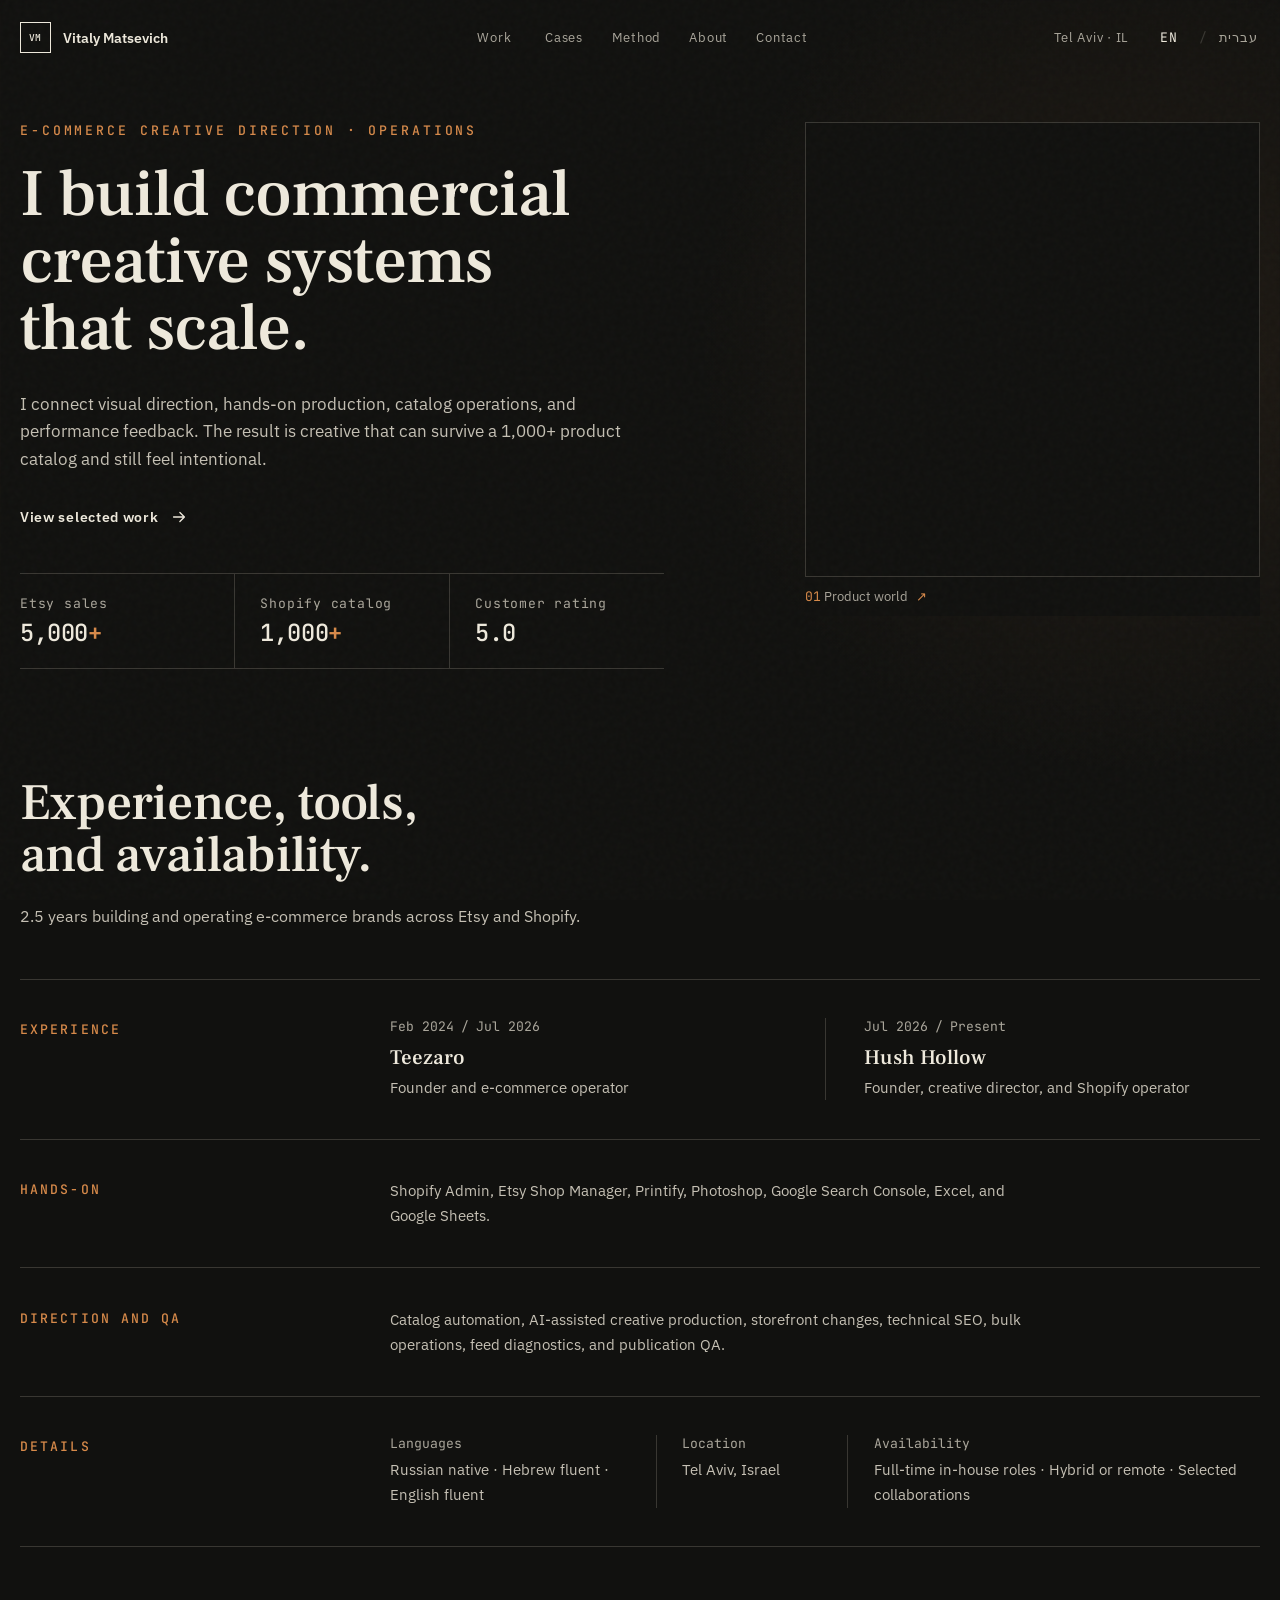
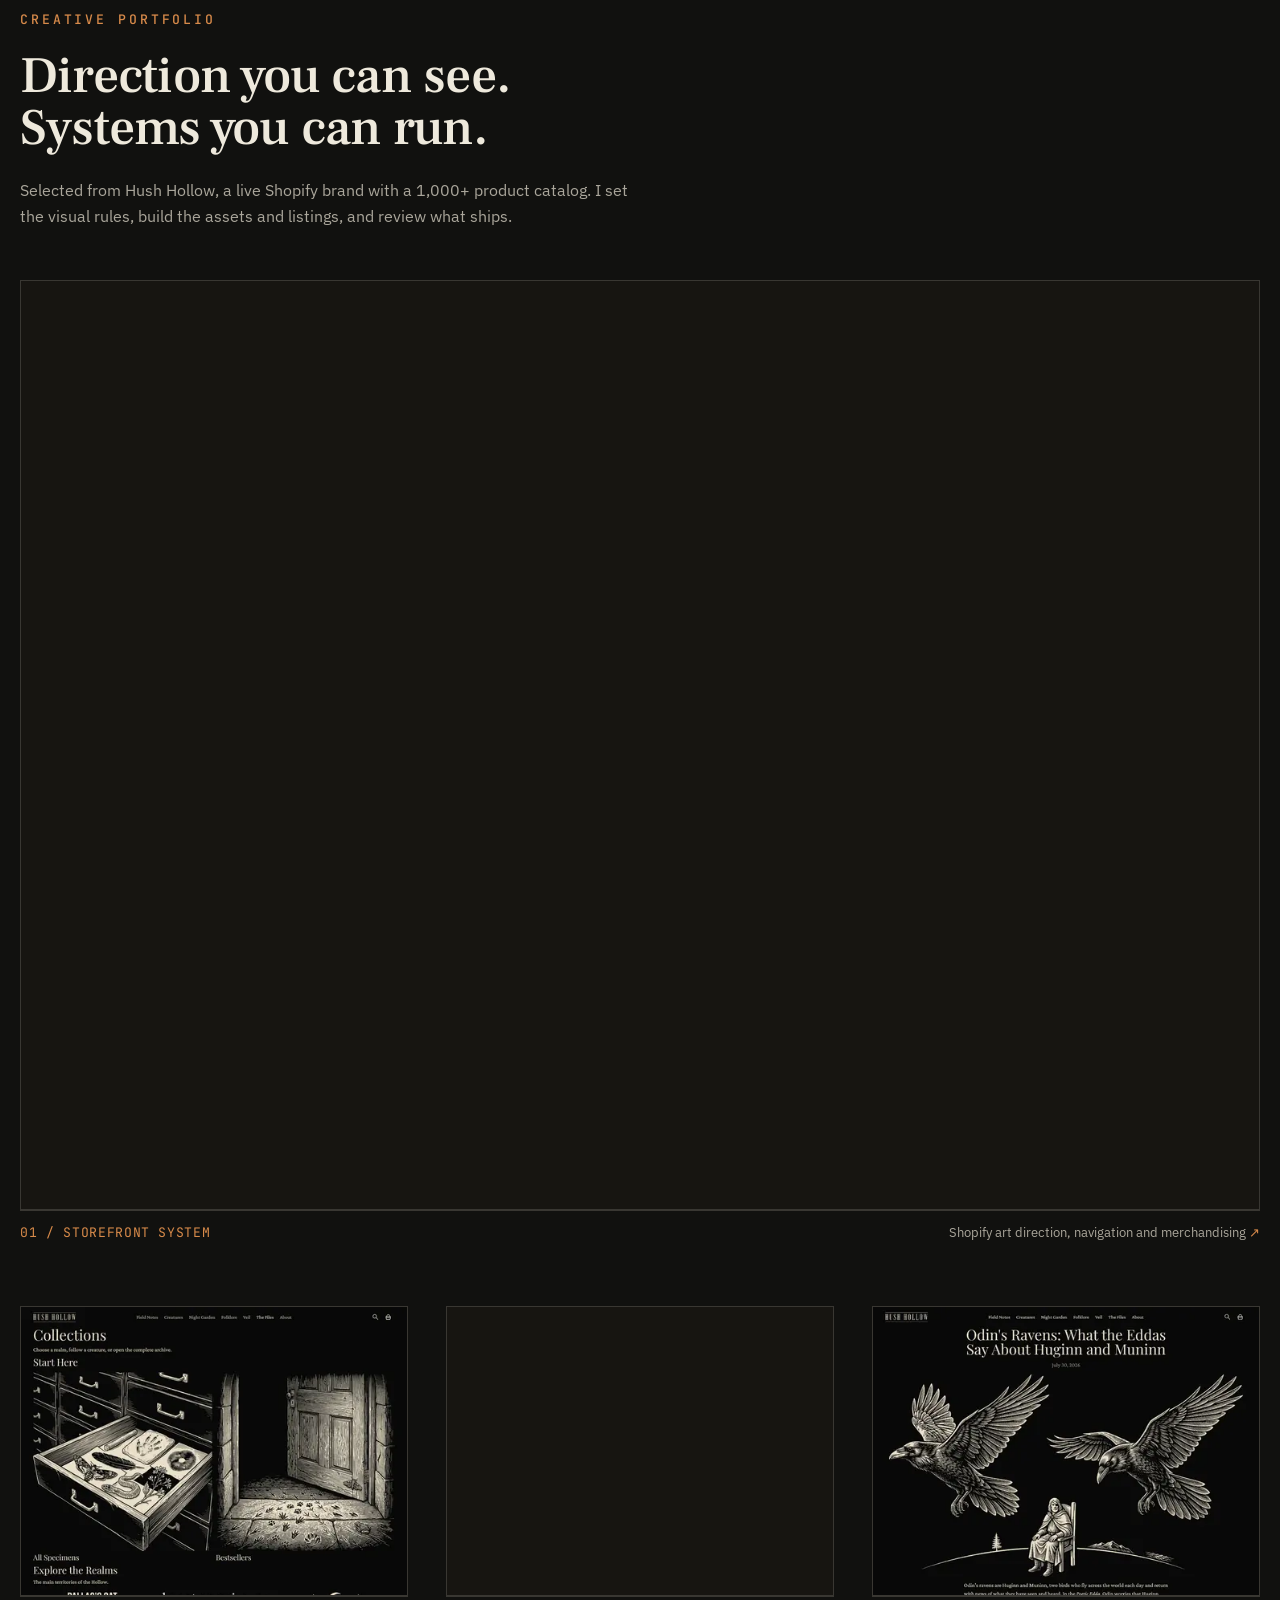
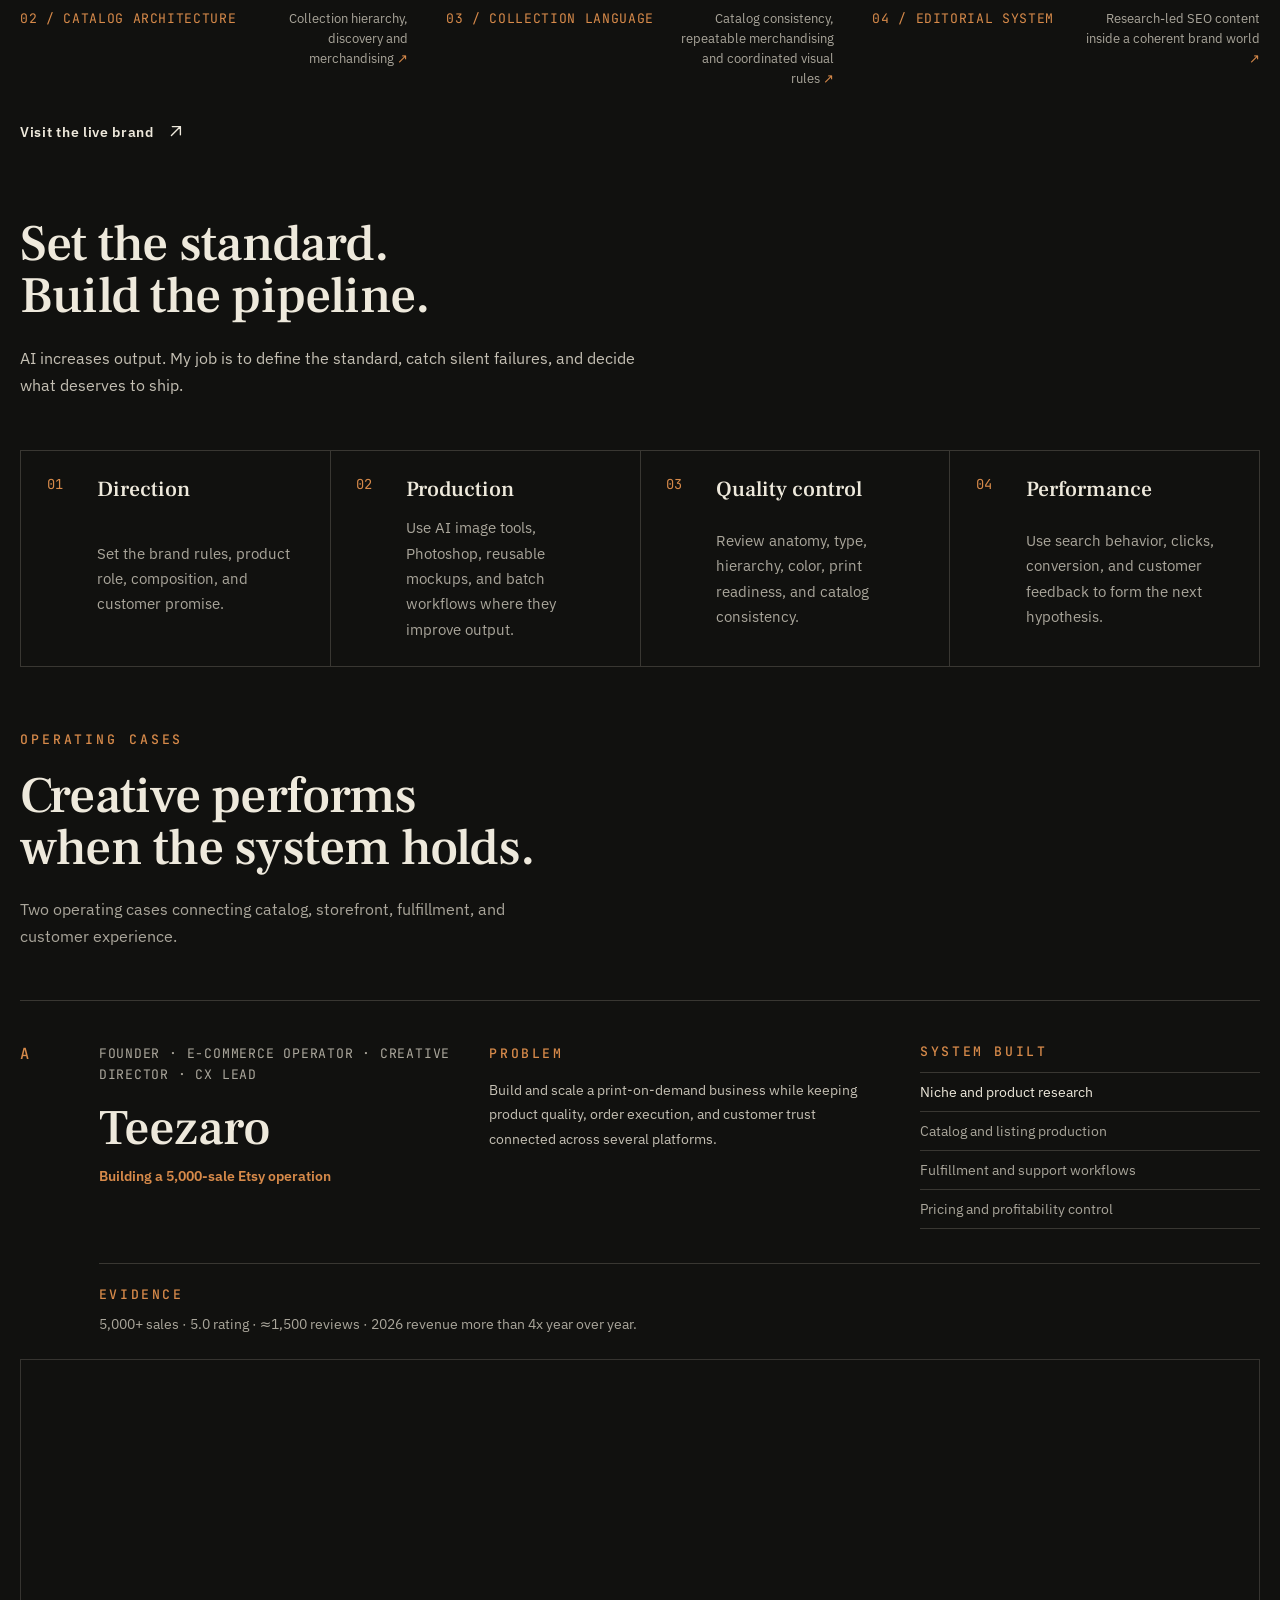
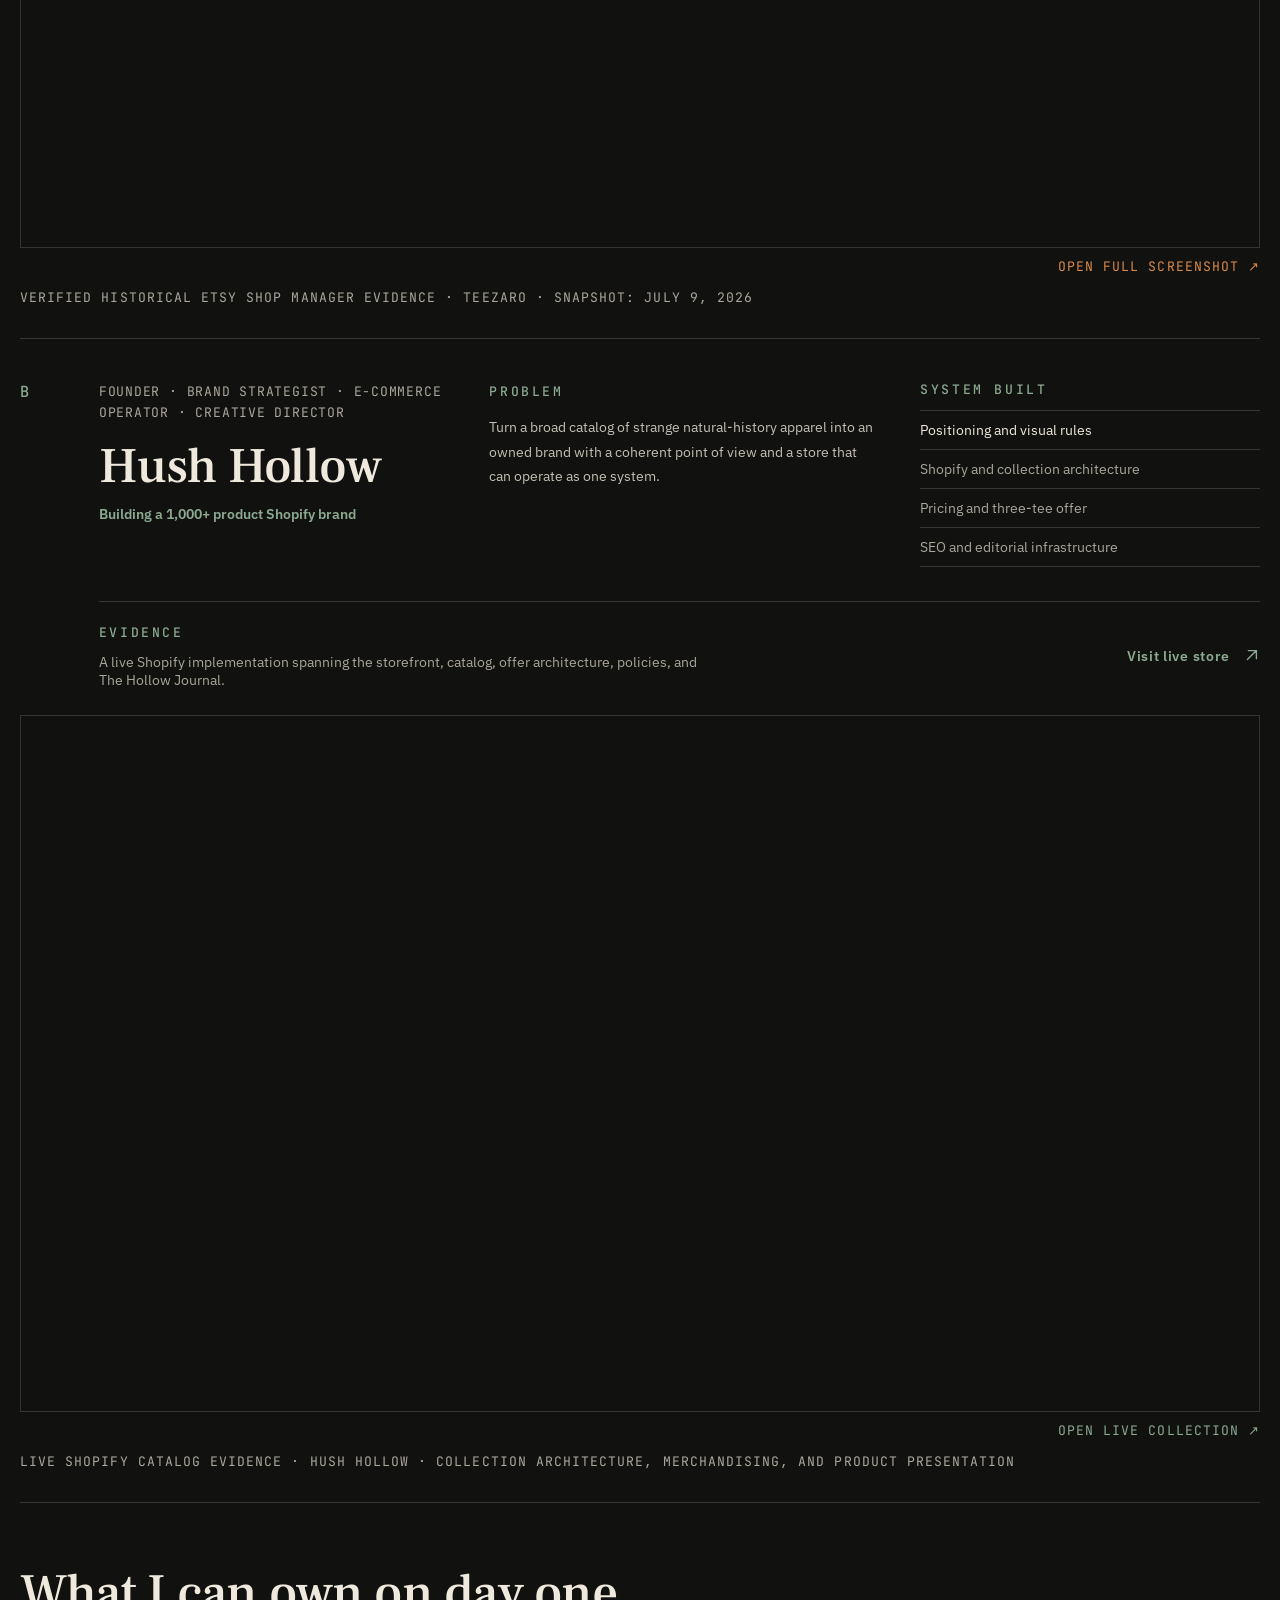
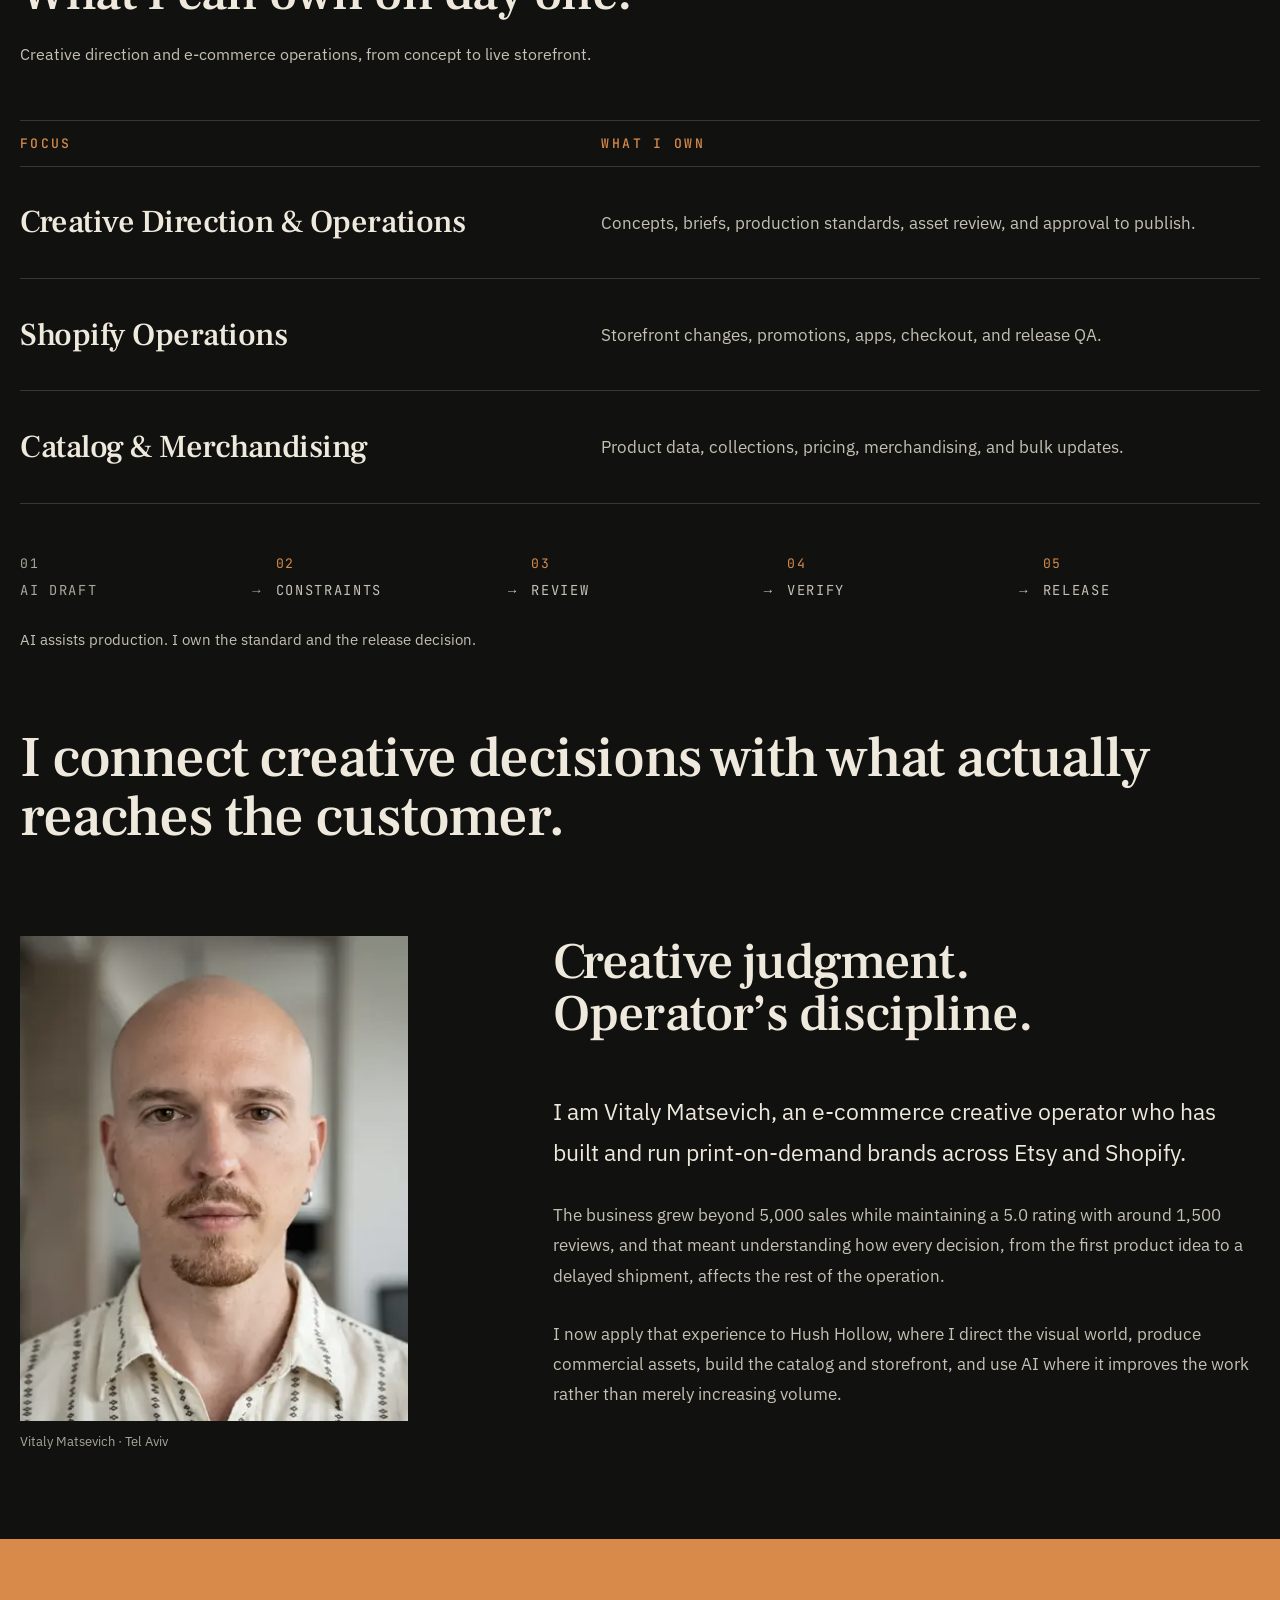
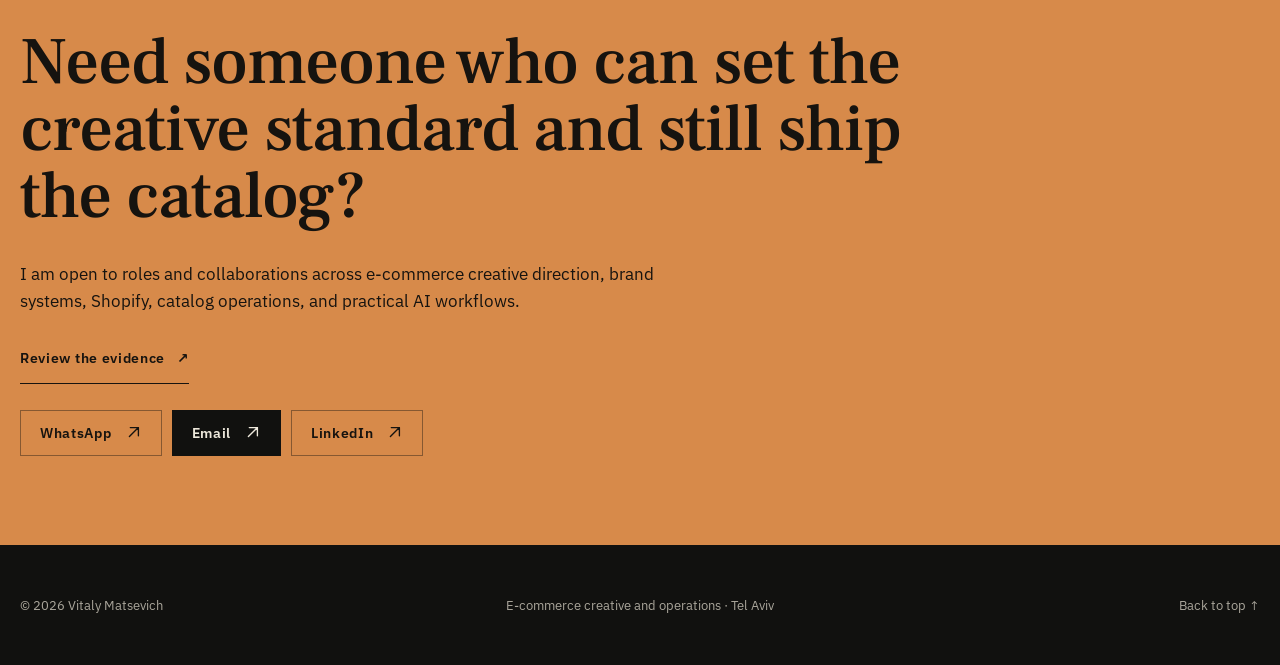
==== index.html @ f8f0139f "Serve AVIF for the wide screenshots and close the remaining rung gaps The two wide Shopify screensho" ====
<!DOCTYPE html>
<html lang="en">
  <head>
    <meta charset="utf-8">
    <meta name="viewport" content="width=device-width, initial-scale=1">
    <title>Vitaly Matsevich | Shopify, E-commerce &amp; Creative Operations</title>
    <meta name="description" content="Portfolio of Vitaly Matsevich: e-commerce creative direction, visual production, Shopify catalog systems, and operations backed by 5,000+ Etsy sales.">
    <meta name="author" content="Vitaly Matsevich">
    <meta name="robots" content="index,follow,max-image-preview:large">
    <meta name="theme-color" content="#11110f">
    <meta property="og:type" content="website">
    <meta property="og:site_name" content="Vitaly Matsevich">
    <meta property="og:locale" content="en_US">
    <meta property="og:locale:alternate" content="he_IL">
    <meta property="og:title" content="Vitaly Matsevich | Shopify, E-commerce &amp; Creative Operations">
    <meta property="og:description" content="Commercial creative direction, visual production, Shopify catalog systems, and proven e-commerce operations.">
    <meta property="og:url" content="https://vitalymatsevich.com/">
    <meta property="og:image" content="https://vitalymatsevich.com/assets/og-card.jpg">
    <meta property="og:image:type" content="image/jpeg">
    <meta property="og:image:width" content="1200">
    <meta property="og:image:height" content="630">
    <meta property="og:image:alt" content="Vitaly Matsevich, e-commerce creative operator in Tel Aviv. 5,000+ Etsy sales and a 1,000+ product Shopify catalog.">
    <meta name="twitter:card" content="summary_large_image">
    <meta name="twitter:title" content="Vitaly Matsevich | Shopify, E-commerce &amp; Creative Operations">
    <meta name="twitter:description" content="Commercial creative direction, visual production, Shopify catalog systems, and proven e-commerce operations.">
    <meta name="twitter:image" content="https://vitalymatsevich.com/assets/og-card.jpg">
    <meta name="twitter:image:alt" content="Vitaly Matsevich, e-commerce creative operator in Tel Aviv.">
    <link rel="canonical" href="https://vitalymatsevich.com/">
    <link rel="alternate" hreflang="en" href="https://vitalymatsevich.com/">
    <link rel="alternate" hreflang="he" href="https://vitalymatsevich.com/he/">
    <link rel="alternate" hreflang="x-default" href="https://vitalymatsevich.com/">
    <link rel="icon" href="favicon.svg" type="image/svg+xml">
    <link rel="apple-touch-icon" sizes="180x180" href="/apple-touch-icon.png">
    <link rel="preload" href="fonts/frank-ruhl-libre-latin.woff2" as="font" type="font/woff2" crossorigin>
    <link rel="preload" href="fonts/ibm-plex-sans-latin.woff2" as="font" type="font/woff2" crossorigin>
    <link rel="preload" href="fonts/jetbrains-mono-latin.woff2" as="font" type="font/woff2" crossorigin>
    <link rel="stylesheet" href="styles.min.css">
    <script type="application/ld+json">
      {
        "@context": "https://schema.org",
        "@graph": [
          {
            "@type": "Person",
            "@id": "https://vitalymatsevich.com/#person",
            "name": "Vitaly Matsevich",
            "url": "https://vitalymatsevich.com/",
            "jobTitle": "E-commerce Creative and Operations Lead",
            "image": "https://vitalymatsevich.com/assets/vitaly-matsevich.jpg",
            "address": { "@type": "PostalAddress", "addressLocality": "Tel Aviv", "addressCountry": "IL" },
            "email": "mailto:vitalymatsevich@gmail.com",
            "sameAs": ["https://www.linkedin.com/in/vitaly-matsevich/"],
            "worksFor": { "@id": "https://thehushhollow.com/#organization" },
            "knowsAbout": ["E-commerce creative direction", "E-commerce operations", "Shopify", "Etsy", "Visual production", "Adobe Creative Suite", "AI image tools", "Conversion rate optimization", "Catalog systems", "SEO content systems"]
          },
          {
            "@type": "Organization",
            "@id": "https://thehushhollow.com/#organization",
            "name": "Hush Hollow",
            "url": "https://thehushhollow.com/",
            "founder": { "@id": "https://vitalymatsevich.com/#person" }
          },
          {
            "@type": "WebSite",
            "@id": "https://vitalymatsevich.com/#website",
            "url": "https://vitalymatsevich.com/",
            "name": "Vitaly Matsevich",
            "inLanguage": "en",
            "publisher": { "@id": "https://vitalymatsevich.com/#person" }
          },
          {
            "@type": "ProfilePage",
            "@id": "https://vitalymatsevich.com/#webpage",
            "url": "https://vitalymatsevich.com/",
            "name": "Vitaly Matsevich | Shopify, E-commerce & Creative Operations",
            "description": "Portfolio spanning e-commerce creative direction, visual production, Shopify catalog systems, and operations.",
            "inLanguage": "en",
            "isPartOf": { "@id": "https://vitalymatsevich.com/#website" },
            "mainEntity": { "@id": "https://vitalymatsevich.com/#person" }
          }
        ]
      }
    </script>
  </head>
  <body>
    <a class="skip-link" href="#main">Skip to content</a>

    <header class="site-header" data-header>
      <a class="identity" href="#top" aria-label="Vitaly Matsevich, home">
        <span class="identity-mark" aria-hidden="true">VM</span>
        <span>Vitaly Matsevich</span>
      </a>
      <nav class="site-nav" aria-label="Main navigation">
        <a href="#work">Work</a>
        <a href="#cases">Cases</a>
        <a class="nav-secondary" href="#method">Method</a>
        <a class="nav-secondary" href="#about">About</a>
        <a href="#contact">Contact</a>
      </nav>
      <div class="header-end">
        <span class="location">Tel Aviv · IL</span>
        <nav class="lang-switch" aria-label="Language">
          <a href="/" lang="en" aria-current="true">EN</a>
          <span aria-hidden="true">/</span>
          <a href="/he/" lang="he">עברית</a>
        </nav>
      </div>
    </header>

    <main id="main">
      <section class="hero" id="top" aria-labelledby="hero-title">
        <div class="hero-copy">
          <p class="role-line">E-commerce creative direction · Operations</p>
          <h1 id="hero-title">
            <span>I build commercial</span>
            <span>creative systems</span>
            <span>that scale.</span>
          </h1>
          <p class="hero-lede">
            I connect visual direction, hands-on production, catalog operations, and performance feedback. The result is creative that can survive a 1,000+ product catalog and still feel intentional.
          </p>
          <a class="text-action" href="#work">
            View selected work
            <svg viewBox="0 0 20 20" aria-hidden="true"><path d="M4 10h11M11 5l5 5-5 5"/></svg>
          </a>
          <dl class="proof-strip">
            <div><dt>Etsy sales</dt><dd>5,000<span>+</span></dd></div>
            <div><dt>Shopify catalog</dt><dd>1,000<span>+</span></dd></div>
            <div><dt>Customer rating</dt><dd>5.0</dd></div>
          </dl>
        </div>

        <div class="hero-visual">
          <figure class="hero-work hero-work--primary">
            <a href="https://thehushhollow.com/products/fox-and-raven-moonlit-wreath" target="_blank" rel="noopener noreferrer" aria-label="View Fox and Raven: Moonlit Wreath on Hush Hollow">
              <picture>
                <source media="(max-width: 680px)" type="image/avif" srcset="assets/fox-raven-480.avif 480w, assets/fox-raven-640.avif 640w, assets/fox-raven-768.avif 768w" sizes="76vw">
                <img src="assets/fox-raven.webp" srcset="assets/fox-raven-480.webp 480w, assets/fox-raven-640.webp 640w, assets/fox-raven-768.webp 768w, assets/fox-raven-960.webp 960w, assets/fox-raven-1080.webp 1080w, assets/fox-raven-1440.webp 1440w, assets/fox-raven.webp 1920w" sizes="(max-width: 680px) 76vw, (max-width: 1180px) 69vw, 520px" alt="Fox and raven natural-history shirt artwork presented on a garment mockup" width="1920" height="1920" decoding="async" fetchpriority="high">
              </picture>
            </a>
            <figcaption><span>01</span> Product world <span class="external-cue" aria-hidden="true">↗</span></figcaption>
          </figure>
        </div>

      </section>

      <section class="profile-snapshot" id="profile" aria-labelledby="profile-title">
        <div class="snapshot-heading">
          <h2 id="profile-title"><span>Experience, tools,</span><span>and availability.</span></h2>
          <p>2.5 years building and operating e-commerce brands across Etsy and Shopify.</p>
        </div>
        <div class="snapshot-grid">
          <article class="snapshot-block snapshot-block--timeline">
            <h3>Experience</h3>
            <ol class="snapshot-timeline">
              <li><span class="snapshot-dates"><time datetime="2024-02">Feb 2024</time><span aria-hidden="true">/</span><time datetime="2026-07">Jul 2026</time></span><strong>Teezaro</strong><p>Founder and e-commerce operator</p></li>
              <li><span class="snapshot-dates"><time datetime="2026-07">Jul 2026</time><span aria-hidden="true">/</span><span>Present</span></span><strong>Hush Hollow</strong><p>Founder, creative director, and Shopify operator</p></li>
            </ol>
          </article>
          <article class="snapshot-block snapshot-block--hands">
            <h3>Hands-on</h3>
            <p>Shopify Admin, Etsy Shop Manager, Printify, Photoshop, Google Search Console, Excel, and Google Sheets.</p>
          </article>
          <article class="snapshot-block snapshot-block--qa">
            <h3>Direction and QA</h3>
            <p>Catalog automation, AI-assisted creative production, storefront changes, technical SEO, bulk operations, feed diagnostics, and publication QA.</p>
          </article>
          <article class="snapshot-block snapshot-block--details">
            <h3>Details</h3>
            <dl>
              <div><dt>Languages</dt><dd>Russian native · Hebrew fluent · English fluent</dd></div>
              <div><dt>Location</dt><dd>Tel Aviv, Israel</dd></div>
              <div><dt>Availability</dt><dd>Full-time in-house roles · Hybrid or remote · Selected collaborations</dd></div>
            </dl>
          </article>
        </div>
      </section>

      <section class="creative-section" id="work" aria-labelledby="creative-title">
        <div class="section-intro">
          <p>Creative portfolio</p>
          <h2 id="creative-title"><span>Direction you can see.</span><span>Systems you can run.</span></h2>
          <p>Selected from Hush Hollow, a live Shopify brand with a 1,000+ product catalog. I set the visual rules, build the assets and listings, and review what ships.</p>
        </div>

        <div class="creative-gallery">
          <figure class="creative-piece creative-piece--storefront">
            <a href="https://thehushhollow.com/" target="_blank" rel="noopener noreferrer" aria-label="Open the live Hush Hollow storefront">
              <picture>
                <source media="(max-width: 680px)" srcset="assets/hush-storefront-mobile-430.webp 430w, assets/hush-storefront-mobile-640.webp 640w, assets/hush-storefront-mobile.webp 860w" sizes="calc(100vw - 28px)">
                <source type="image/avif" srcset="assets/hush-hollow-homepage-480.avif 480w, assets/hush-hollow-homepage-640.avif 640w, assets/hush-hollow-homepage-768.avif 768w, assets/hush-hollow-homepage-960.avif 960w, assets/hush-hollow-homepage-1280.avif 1280w, assets/hush-hollow-homepage-1440.avif 1440w, assets/hush-hollow-homepage-1600.avif 1600w, assets/hush-hollow-homepage.avif 2000w" sizes="(max-width: 680px) calc(100vw - 28px), (max-width: 1040px) calc(100vw - 32px), min(calc(100vw - 40px), 1460px)">
                <img src="assets/hush-hollow-homepage.webp" srcset="assets/hush-hollow-homepage-480.webp 480w, assets/hush-hollow-homepage-640.webp 640w, assets/hush-hollow-homepage-768.webp 768w, assets/hush-hollow-homepage-960.webp 960w, assets/hush-hollow-homepage-1280.webp 1280w, assets/hush-hollow-homepage-1440.webp 1440w, assets/hush-hollow-homepage-1600.webp 1600w, assets/hush-hollow-homepage.webp 2000w" sizes="(max-width: 680px) calc(100vw - 28px), (max-width: 1040px) calc(100vw - 32px), min(calc(100vw - 40px), 1460px)" alt="Hush Hollow homepage showing dark woodland art direction, illustrated collections, and the Archive Set offer" width="2000" height="1500" loading="lazy" decoding="async">
              </picture>
            </a>
            <figcaption><span class="creative-caption-label">01 / Storefront system</span><span class="creative-caption-copy">Shopify art direction, navigation and merchandising <span class="external-cue" aria-hidden="true">↗</span></span></figcaption>
          </figure>
          <figure class="creative-piece creative-piece--collections">
            <a href="https://thehushhollow.com/collections" target="_blank" rel="noopener noreferrer" aria-label="Open the Hush Hollow collections directory">
              <img src="assets/hush-collections.webp" srcset="assets/hush-collections-480.webp 480w, assets/hush-collections-640.webp 640w, assets/hush-collections-768.webp 768w, assets/hush-collections-960.webp 960w, assets/hush-collections-1080.webp 1080w, assets/hush-collections-1280.webp 1280w, assets/hush-collections.webp 2000w" sizes="(max-width: 680px) calc(100vw - 28px), (max-width: 1040px) calc((100vw - 60px) / 2), min(31vw, 470px)" alt="Hush Hollow collections directory with an illustrated specimen drawer and a doorway leading into animal tracks" width="2000" height="1500" loading="lazy" decoding="async">
            </a>
            <figcaption><span class="creative-caption-label">02 / Catalog architecture</span><span class="creative-caption-copy">Collection hierarchy, discovery and merchandising <span class="external-cue" aria-hidden="true">↗</span></span></figcaption>
          </figure>
          <figure class="creative-piece creative-piece--pagan">
            <a href="https://thehushhollow.com/collections/pagan-shirts" target="_blank" rel="noopener noreferrer" aria-label="Open the Hush Hollow Pagan Shirts collection">
              <picture>
                <source type="image/avif" srcset="assets/hush-pagan-shirts-480.avif 480w, assets/hush-pagan-shirts-640.avif 640w, assets/hush-pagan-shirts-768.avif 768w, assets/hush-pagan-shirts-960.avif 960w, assets/hush-pagan-shirts-1280.avif 1280w, assets/hush-pagan-shirts-1440.avif 1440w, assets/hush-pagan-shirts-1600.avif 1600w, assets/hush-pagan-shirts.avif 2000w" sizes="(max-width: 680px) calc(100vw - 28px), (max-width: 1040px) calc((100vw - 60px) / 2), min(31vw, 470px)">
                <source type="image/webp" srcset="assets/hush-pagan-shirts-480.webp 480w, assets/hush-pagan-shirts-640.webp 640w, assets/hush-pagan-shirts-768.webp 768w, assets/hush-pagan-shirts-960.webp 960w, assets/hush-pagan-shirts-1280.webp 1280w, assets/hush-pagan-shirts-1440.webp 1440w, assets/hush-pagan-shirts-1600.webp 1600w, assets/hush-pagan-shirts.webp 2000w" sizes="(max-width: 680px) calc(100vw - 28px), (max-width: 1040px) calc((100vw - 60px) / 2), min(31vw, 470px)">
                <img src="assets/hush-pagan-shirts.webp" alt="Hush Hollow Pagan Shirts collection page showing a coordinated catalog of field-guide apparel designs" width="2000" height="1500" loading="lazy" decoding="async">
              </picture>
            </a>
            <figcaption><span class="creative-caption-label">03 / Collection language</span><span class="creative-caption-copy">Catalog consistency, repeatable merchandising and coordinated visual rules <span class="external-cue" aria-hidden="true">↗</span></span></figcaption>
          </figure>
          <figure class="creative-piece creative-piece--journal">
            <a href="https://thehushhollow.com/blogs/journal/odins-ravens-huginn-muninn" target="_blank" rel="noopener noreferrer" aria-label="Read Odin's Ravens in The Hollow Journal">
              <img src="assets/hush-journal-odins-ravens.webp" srcset="assets/hush-journal-odins-ravens-480.webp 480w, assets/hush-journal-odins-ravens-640.webp 640w, assets/hush-journal-odins-ravens-768.webp 768w, assets/hush-journal-odins-ravens-960.webp 960w, assets/hush-journal-odins-ravens-1080.webp 1080w, assets/hush-journal-odins-ravens-1280.webp 1280w, assets/hush-journal-odins-ravens-1600.webp 1600w, assets/hush-journal-odins-ravens.webp 2000w" sizes="(max-width: 680px) calc(100vw - 28px), (max-width: 1040px) calc(100vw - 32px), min(31vw, 470px)" alt="The Hollow Journal article about Odin's ravens, illustrated with Huginn and Muninn flying above Odin" width="2000" height="1500" loading="lazy" decoding="async">
            </a>
            <figcaption><span class="creative-caption-label">04 / Editorial system</span><span class="creative-caption-copy">Research-led SEO content inside a coherent brand world <span class="external-cue" aria-hidden="true">↗</span></span></figcaption>
          </figure>
        </div>

        <a class="project-link gallery-link" href="https://thehushhollow.com/" target="_blank" rel="noopener noreferrer">
          Visit the live brand
          <svg viewBox="0 0 20 20" aria-hidden="true"><path d="M7 4h9v9M16 4 6 14"></path></svg>
        </a>
      </section>

      <section class="creative-system" id="method" aria-labelledby="creative-system-title">
        <div class="creative-system-heading">
          <h2 id="creative-system-title"><span>Set the standard.</span><span>Build the pipeline.</span></h2>
          <p>AI increases output. My job is to define the standard, catch silent failures, and decide what deserves to ship.</p>
        </div>
        <ol class="creative-system-track">
          <li><span>01</span><strong>Direction</strong><p>Set the brand rules, product role, composition, and customer promise.</p></li>
          <li><span>02</span><strong>Production</strong><p>Use AI image tools, Photoshop, reusable mockups, and batch workflows where they improve output.</p></li>
          <li><span>03</span><strong>Quality control</strong><p>Review anatomy, type, hierarchy, color, print readiness, and catalog consistency.</p></li>
          <li><span>04</span><strong>Performance</strong><p>Use search behavior, clicks, conversion, and customer feedback to form the next hypothesis.</p></li>
        </ol>
      </section>

      <section class="work-section" id="cases" aria-labelledby="work-title">
        <div class="section-intro">
          <p>Operating cases</p>
          <h2 id="work-title"><span>Creative performs</span><span>when the system holds.</span></h2>
          <p>Two operating cases connecting catalog, storefront, fulfillment, and customer experience.</p>
        </div>
        <div class="projects">
          <article class="project project--copper">
            <div class="project-index" aria-hidden="true">A</div>
            <div class="project-heading">
              <p>Founder · E-commerce operator · Creative director · CX lead</p>
              <h3>Teezaro</h3>
              <strong>Building a 5,000-sale Etsy operation</strong>
            </div>
            <p class="project-summary"><span class="field-label">Problem</span>Build and scale a print-on-demand business while keeping product quality, order execution, and customer trust connected across several platforms.</p>
            <div class="project-system">
              <span class="field-label">System built</span>
              <ul class="outcomes">
                <li>Niche and product research</li>
                <li>Catalog and listing production</li>
                <li>Fulfillment and support workflows</li>
                <li>Pricing and profitability control</li>
              </ul>
            </div>
            <div class="project-foot">
              <p><span class="field-label">Evidence</span>5,000+ sales · 5.0 rating · ≈1,500 reviews · 2026 revenue more than 4x year over year.</p>
            </div>
            <figure class="project-evidence">
              <a class="project-evidence-link" href="assets/teezaro-evidence.png" target="_blank" rel="noopener noreferrer" aria-label="Open the full-size Etsy evidence screenshot in a new tab">
                <picture>
                  <source
                    type="image/webp"
                    srcset="assets/teezaro-evidence-640.webp 640w, assets/teezaro-evidence-1280.webp 1280w, assets/teezaro-evidence-1920.webp 1920w"
                    sizes="(max-width: 680px) calc(100vw - 28px), (max-width: 1040px) calc(100vw - 32px), min(calc(100vw - 40px), 1460px)">
                  <img src="assets/teezaro-evidence.png" alt="Teezaro Etsy Shop Manager showing 5,056 sales, a 5.0 rating from about 1,500 reviews, and year-to-date growth in views, visits, orders and revenue." width="2800" height="1100" loading="lazy" decoding="async">
                </picture>
                <span class="project-evidence-view" aria-hidden="true">Open full screenshot ↗</span>
              </a>
              <figcaption>Verified historical Etsy Shop Manager evidence · Teezaro · Snapshot: July 9, 2026</figcaption>
            </figure>
          </article>

          <article class="project project--forest">
            <div class="project-index" aria-hidden="true">B</div>
            <div class="project-heading">
              <p>Founder · Brand strategist · E-commerce operator · Creative director</p>
              <h3>Hush Hollow</h3>
              <strong>Building a 1,000+ product Shopify brand</strong>
            </div>
            <p class="project-summary"><span class="field-label">Problem</span>Turn a broad catalog of strange natural-history apparel into an owned brand with a coherent point of view and a store that can operate as one system.</p>
            <div class="project-system">
              <span class="field-label">System built</span>
              <ul class="outcomes">
                <li>Positioning and visual rules</li>
                <li>Shopify and collection architecture</li>
                <li>Pricing and three-tee offer</li>
                <li>SEO and editorial infrastructure</li>
              </ul>
            </div>
            <div class="project-foot">
              <p><span class="field-label">Evidence</span>A live Shopify implementation spanning the storefront, catalog, offer architecture, policies, and The Hollow Journal.</p>
              <a class="project-link" href="https://thehushhollow.com/" target="_blank" rel="noopener noreferrer">
                Visit live store
                <svg viewBox="0 0 20 20" aria-hidden="true"><path d="M7 4h9v9M16 4 6 14"></path></svg>
              </a>
            </div>
            <figure class="project-evidence project-evidence--hush">
              <a class="project-evidence-link" href="https://thehushhollow.com/collections/pagan-shirts" target="_blank" rel="noopener noreferrer" aria-label="Open the live Hush Hollow Pagan Shirts collection in a new tab">
                <picture>
                  <source type="image/avif" srcset="assets/hush-pagan-shirts-480.avif 480w, assets/hush-pagan-shirts-640.avif 640w, assets/hush-pagan-shirts-768.avif 768w, assets/hush-pagan-shirts-960.avif 960w, assets/hush-pagan-shirts-1280.avif 1280w, assets/hush-pagan-shirts-1440.avif 1440w, assets/hush-pagan-shirts-1600.avif 1600w, assets/hush-pagan-shirts.avif 2000w" sizes="(max-width: 680px) calc(100vw - 28px), (max-width: 1040px) calc(100vw - 32px), min(calc(100vw - 40px), 1460px)">
                <source type="image/webp" srcset="assets/hush-pagan-shirts-480.webp 480w, assets/hush-pagan-shirts-640.webp 640w, assets/hush-pagan-shirts-768.webp 768w, assets/hush-pagan-shirts-960.webp 960w, assets/hush-pagan-shirts-1280.webp 1280w, assets/hush-pagan-shirts-1440.webp 1440w, assets/hush-pagan-shirts-1600.webp 1600w, assets/hush-pagan-shirts.webp 2000w" sizes="(max-width: 680px) calc(100vw - 28px), (max-width: 1040px) calc(100vw - 32px), min(calc(100vw - 40px), 1460px)">
                  <img src="assets/hush-pagan-shirts.webp" alt="Live Hush Hollow Pagan Shirts collection showing a coordinated product catalog and collection merchandising" width="2000" height="1500" loading="lazy" decoding="async">
                </picture>
                <span class="project-evidence-view" aria-hidden="true">Open live collection ↗</span>
              </a>
              <figcaption>Live Shopify catalog evidence · Hush Hollow · Collection architecture, merchandising, and product presentation</figcaption>
            </figure>
          </article>
        </div>
      </section>

      <section class="role-fit" id="role-fit" aria-labelledby="role-fit-title">
        <div class="role-fit-heading">
          <h2 id="role-fit-title">What I can own on day one.</h2>
          <p>Creative direction and e-commerce operations, from concept to live storefront.</p>
        </div>

        <div class="role-fit-table" role="table" aria-label="Areas of focus and responsibilities">
          <div class="role-fit-row role-fit-row--header" role="row">
            <span role="columnheader">Focus</span>
            <span role="columnheader">What I own</span>
          </div>
          <div class="role-fit-row" role="row">
            <div role="rowheader"><h3>Creative Direction &amp; Operations</h3></div>
            <p role="cell">Concepts, briefs, production standards, asset review, and approval to publish.</p>
          </div>
          <div class="role-fit-row" role="row">
            <div role="rowheader"><h3>Shopify Operations</h3></div>
            <p role="cell">Storefront changes, promotions, apps, checkout, and release QA.</p>
          </div>
          <div class="role-fit-row" role="row">
            <div role="rowheader"><h3>Catalog &amp; Merchandising</h3></div>
            <p role="cell">Product data, collections, pricing, merchandising, and bulk updates.</p>
          </div>
        </div>

        <div class="role-fit-process" aria-label="AI-assisted production process">
          <ol>
            <li><span>01</span>AI draft</li>
            <li><span>02</span>Constraints</li>
            <li><span>03</span>Review</li>
            <li><span>04</span>Verify</li>
            <li><span>05</span>Release</li>
          </ol>
          <p>AI assists production. I own the standard and the release decision.</p>
        </div>

        <p class="role-fit-statement">I connect creative decisions with what actually reaches the customer.</p>
      </section>

      <section class="about-section" id="about" aria-labelledby="about-title">
        <div class="about-title">
          <h2 id="about-title"><span>Creative judgment.</span><span>Operator’s discipline.</span></h2>
        </div>
        <figure class="portrait">
          <img src="assets/vitaly-matsevich.webp" srcset="assets/vitaly-matsevich-480.webp 480w, assets/vitaly-matsevich-640.webp 640w, assets/vitaly-matsevich-768.webp 768w, assets/vitaly-matsevich.webp 1024w" sizes="(max-width: 680px) 76vw, (max-width: 1040px) 52vw, 36vw" alt="Portrait of Vitaly Matsevich" width="1024" height="1024" loading="lazy" decoding="async">
          <figcaption>Vitaly Matsevich · Tel Aviv</figcaption>
        </figure>
        <div class="about-copy">
          <p>I am Vitaly Matsevich, an e-commerce creative operator who has built and run print-on-demand brands across Etsy and Shopify.</p>
          <p>The business grew beyond 5,000 sales while maintaining a 5.0 rating with around 1,500 reviews, and that meant understanding how every decision, from the first product idea to a delayed shipment, affects the rest of the operation.</p>
          <p>I now apply that experience to Hush Hollow, where I direct the visual world, produce commercial assets, build the catalog and storefront, and use AI where it improves the work rather than merely increasing volume.</p>
        </div>
      </section>

      <section class="contact-section" id="contact" aria-labelledby="contact-title">
        <h2 id="contact-title">Need someone who can set the creative standard and still ship the catalog?</h2>
        <p>I am open to roles and collaborations across e-commerce creative direction, brand systems, Shopify, catalog operations, and practical AI workflows.</p>
        <a class="contact-action" href="#cases">Review the evidence <span aria-hidden="true">↗</span></a>
        <div class="contact-links">
          <a class="primary-action primary-action--quiet" href="https://wa.me/972584443909?text=Hi%20Vitaly%2C%20I%20found%20your%20portfolio" target="_blank" rel="noopener noreferrer">
            WhatsApp
            <svg viewBox="0 0 20 20" aria-hidden="true"><path d="M7 4h9v9M16 4 6 14"></path></svg>
          </a>
          <a class="primary-action" href="mailto:vitalymatsevich@gmail.com">
            Email
            <svg viewBox="0 0 20 20" aria-hidden="true"><path d="M7 4h9v9M16 4 6 14"></path></svg>
          </a>
          <a class="primary-action primary-action--quiet" href="https://www.linkedin.com/in/vitaly-matsevich/" target="_blank" rel="noopener noreferrer">
            LinkedIn
            <svg viewBox="0 0 20 20" aria-hidden="true"><path d="M7 4h9v9M16 4 6 14"></path></svg>
          </a>
        </div>
      </section>
    </main>

    <footer>
      <span>© <span data-year>2026</span> Vitaly Matsevich</span>
      <span>E-commerce creative and operations · Tel Aviv</span>
      <a href="#top">Back to top ↑</a>
    </footer>

    <script src="app.js" defer></script>
  </body>
</html>
---- styles.min.css ----
@font-face{font-family:"Frank Ruhl Libre";font-style:normal;font-weight:500 600;font-display:swap;src:url("fonts/frank-ruhl-libre-latin.woff2") format("woff2");unicode-range:U+0000-00FF,U+0131,U+0152-0153,U+02BB-02BC,U+02C6,U+02DA,U+02DC,U+0304,U+0308,U+0329,U+2000-206F,U+20AC,U+2122,U+2191,U+2193,U+2212,U+2215,U+FEFF,U+FFFD}@font-face{font-family:"Frank Ruhl Libre";font-style:normal;font-weight:500 600;font-display:swap;src:url("fonts/frank-ruhl-libre-hebrew.woff2") format("woff2");unicode-range:U+0307-0308,U+0590-05FF,U+200C-2010,U+20AA,U+25CC,U+FB1D-FB4F}@font-face{font-family:"IBM Plex Sans";font-style:normal;font-weight:400 600;font-stretch:100%;font-display:swap;src:url("fonts/ibm-plex-sans-latin.woff2") format("woff2");unicode-range:U+0000-00FF,U+0131,U+0152-0153,U+02BB-02BC,U+02C6,U+02DA,U+02DC,U+0304,U+0308,U+0329,U+2000-206F,U+20AC,U+2122,U+2191,U+2193,U+2212,U+2215,U+FEFF,U+FFFD}@font-face{font-family:"JetBrains Mono";font-style:normal;font-weight:400 500;font-display:swap;src:url("fonts/jetbrains-mono-latin.woff2") format("woff2");unicode-range:U+0000-00FF,U+0131,U+0152-0153,U+02BB-02BC,U+02C6,U+02DA,U+02DC,U+0304,U+0308,U+0329,U+2000-206F,U+20AC,U+2122,U+2191,U+2193,U+2212,U+2215,U+FEFF,U+FFFD}@font-face{font-family:"IBM Plex Sans Hebrew";font-style:normal;font-weight:400;font-display:swap;src:url("fonts/ibm-plex-sans-hebrew-400-hebrew.woff2") format("woff2");unicode-range:U+0307-0308,U+0590-05FF,U+200C-2010,U+20AA,U+25CC,U+FB1D-FB4F}@font-face{font-family:"IBM Plex Sans Hebrew";font-style:normal;font-weight:400;font-display:swap;src:url("fonts/ibm-plex-sans-hebrew-400-latin.woff2") format("woff2");unicode-range:U+0000-00FF,U+0131,U+0152-0153,U+02BB-02BC,U+02C6,U+02DA,U+02DC,U+0304,U+0308,U+0329,U+2000-206F,U+20AC,U+2122,U+2191,U+2193,U+2212,U+2215,U+FEFF,U+FFFD}@font-face{font-family:"IBM Plex Sans Hebrew";font-style:normal;font-weight:500;font-display:swap;src:url("fonts/ibm-plex-sans-hebrew-500-hebrew.woff2") format("woff2");unicode-range:U+0307-0308,U+0590-05FF,U+200C-2010,U+20AA,U+25CC,U+FB1D-FB4F}@font-face{font-family:"IBM Plex Sans Hebrew";font-style:normal;font-weight:500;font-display:swap;src:url("fonts/ibm-plex-sans-hebrew-500-latin.woff2") format("woff2");unicode-range:U+0000-00FF,U+0131,U+0152-0153,U+02BB-02BC,U+02C6,U+02DA,U+02DC,U+0304,U+0308,U+0329,U+2000-206F,U+20AC,U+2122,U+2191,U+2193,U+2212,U+2215,U+FEFF,U+FFFD}@font-face{font-family:"IBM Plex Sans Hebrew";font-style:normal;font-weight:600;font-display:swap;src:url("fonts/ibm-plex-sans-hebrew-600-hebrew.woff2") format("woff2");unicode-range:U+0307-0308,U+0590-05FF,U+200C-2010,U+20AA,U+25CC,U+FB1D-FB4F}@font-face{font-family:"IBM Plex Sans Hebrew";font-style:normal;font-weight:600;font-display:swap;src:url("fonts/ibm-plex-sans-hebrew-600-latin.woff2") format("woff2");unicode-range:U+0000-00FF,U+0131,U+0152-0153,U+02BB-02BC,U+02C6,U+02DA,U+02DC,U+0304,U+0308,U+0329,U+2000-206F,U+20AC,U+2122,U+2191,U+2193,U+2212,U+2215,U+FEFF,U+FFFD}:root{color-scheme:dark;--ink:#11110f;--ink-raised:#191917;--paper:#eee9dc;--paper-dim:#c5c0b4;--muted:#aaa69b;--line:#393732;--signal:#d78a4a;--signal-dark:#6f3c1d;--forest:#8ba990;--blue:#8d9fbd;--plum:#b39aae;--ease-out:cubic-bezier(0.23, 1, 0.32, 1);--content:min(100% - 40px, 1460px);--font-display:"Frank Ruhl Libre",Georgia,serif;--font-body:"IBM Plex Sans",system-ui,sans-serif;--font-mono:"JetBrains Mono",ui-monospace,monospace;--t-micro:0.82rem;--t-note:0.86rem;--t-dense:0.96rem;--t-body:1.04rem;--space-section:clamp(58px, 5vw, 80px);--space-section-compact:clamp(50px, 5vw, 72px);--space-heading-content:clamp(32px, 4vw, 52px);--space-section-mobile:42px;--space-section-mobile-supporting:48px;--space-section-mobile-major:56px}*{box-sizing:border-box}html{scroll-behavior:smooth;background:var(--ink)}body{margin:0;color:var(--paper);background:radial-gradient(circle at 88% 4%,rgba(215,138,74,.08),transparent 27rem),var(--ink);font-family:var(--font-body);-webkit-font-smoothing:antialiased}body::before{position:fixed;inset:0;z-index:20;pointer-events:none;content:"";opacity:.025;background-image:url("data:image/svg+xml,%3Csvg viewBox='0 0 180 180' xmlns='http://www.w3.org/2000/svg'%3E%3Cfilter id='n'%3E%3CfeTurbulence type='fractalNoise' baseFrequency='.9' numOctaves='2' stitchTiles='stitch'/%3E%3C/filter%3E%3Crect width='100%25' height='100%25' filter='url(%23n)'/%3E%3C/svg%3E")}a{color:inherit}a:focus-visible{outline:3px solid var(--signal);outline-offset:5px}.skip-link{position:fixed;top:12px;inset-inline-start:12px;z-index:100;padding:12px 18px;color:var(--ink);background:var(--paper);transform:translateY(-160%);transition:transform 160ms var(--ease-out)}.skip-link:focus{transform:translateY(0)}.site-header{position:fixed;top:0;left:50%;z-index:10;display:grid;grid-template-columns:1fr auto 1fr;align-items:center;width:var(--content);min-height:76px;border-bottom:1px solid transparent;transform:translateX(-50%);transition:border-color .2s ease,background-color .2s ease}.site-header[data-scrolled]{border-color:var(--line);background:rgba(17,17,15,.92);backdrop-filter:blur(14px)}.identity{display:inline-flex;gap:12px;align-items:center;min-height:44px;min-width:44px;width:max-content;font-size:.9rem;font-weight:600;text-decoration:none}.identity-mark{display:grid;width:31px;height:31px;place-items:center;border:1px solid var(--paper);font-family:var(--font-mono);font-size:.6rem;font-weight:500;letter-spacing:.02em}.site-nav{display:flex;gap:clamp(18px,2vw,34px)}.location,.site-nav a{color:var(--muted);font-size:.8rem;letter-spacing:.06em;text-decoration:none;transition:color 160ms ease}.site-nav a{display:inline-flex;align-items:center;justify-content:center;min-height:44px;min-width:44px}.location{justify-self:end}.header-end{display:flex;gap:18px;align-items:center;justify-self:end}main{overflow-x:clip}section[id]{scroll-margin-top:76px}.hero{display:grid;grid-template-columns:minmax(0,0.92fr) minmax(400px,0.58fr);grid-template-rows:1fr;gap:clamp(32px,5vw,84px);width:var(--content);min-height:0;margin:0 auto;padding-top:88px}.hero-copy{align-self:start;min-width:0;max-width:900px;padding-block:34px 44px;padding-inline:0 clamp(28px,6vw,96px)}.about-title>p,.contact-section>p:first-child,.creative-system-heading>p:first-child,.role-fit-heading>p:first-child,.role-line,.section-intro>p:first-child,.snapshot-heading>p:first-child{margin:0 0 22px;color:var(--signal);font-family:var(--font-mono);font-size:var(--t-micro);font-weight:500;letter-spacing:.22em;text-transform:uppercase}h1,h2,h3,p{text-wrap:pretty}h1{max-width:1040px;margin:0;font-family:var(--font-display);font-size:clamp(3.4rem, 5.2vw, 5rem);font-weight:500;letter-spacing:-.015em;line-height:1.01}h1 span{display:block}.hero-lede{max-width:680px;margin:28px 0 22px;color:var(--paper-dim);font-size:clamp(1rem, 1.3vw, 1.2rem);line-height:1.65}.contact-action,.primary-action,.project-link,.text-action{display:inline-flex;gap:12px;align-items:center;min-height:44px;font-size:var(--t-note);font-weight:600;letter-spacing:.05em;text-decoration:none;transition:transform 140ms var(--ease-out),color 160ms ease}.primary-action svg,.project-link svg,.text-action svg{width:18px;fill:none;stroke:currentColor;stroke-linecap:round;stroke-linejoin:round;stroke-width:1.5;transition:transform 180ms var(--ease-out)}.contact-action:active,.primary-action:active,.project-link:active,.text-action:active{transform:scale(.97)}.hero-visual{align-self:start;width:min(100%,520px);margin:34px 0 28px auto}[dir=rtl] .hero-visual{margin-inline:auto 0}.hero-work{margin:0;background:var(--ink)}.creative-piece>a,.hero-work>a{display:block;color:inherit}.hero-work>a{border:1px solid var(--line);transition:border-color 220ms ease}.creative-piece picture{display:block}.creative-piece>a:focus-visible,.hero-work>a:focus-visible{outline:2px solid var(--signal);outline-offset:-2px}.hero-work--primary{width:100%}.hero-work img{display:block;width:100%;height:auto;filter:saturate(.82) contrast(1.04);transition:filter 220ms ease}.creative-piece figcaption,.hero-work figcaption{color:var(--muted);font-family:var(--font-body);font-size:var(--t-micro);line-height:1.5}.hero-work figcaption{padding:10px 0}.hero-work figcaption .external-cue{display:inline-block;margin-inline-start:5px;transition:transform 180ms var(--ease-out)}.creative-piece .creative-caption-label,.creative-piece .external-cue,.hero-work figcaption span{color:var(--signal);font-family:var(--font-mono)}.proof-strip{display:grid;grid-template-columns:repeat(3,minmax(0,1fr));margin:34px 0 0;border-top:1px solid var(--line);border-bottom:1px solid var(--line)}.proof-strip div{display:flex;flex-direction:column;justify-content:center;min-height:94px;padding:18px clamp(16px,2vw,32px);border-inline-end:1px solid var(--line)}.proof-strip div:first-child{padding-inline-start:0}.proof-strip div:last-child{border-inline-end:0;padding-inline-end:0}.proof-strip dt{color:var(--muted);font-family:var(--font-mono);font-size:var(--t-micro);letter-spacing:.06em;overflow-wrap:anywhere}.proof-strip dd{margin:5px 0 0;font-family:var(--font-mono);font-size:clamp(1.3rem, 1.85vw, 2.1rem);font-weight:500;letter-spacing:-.02em;font-variant-numeric:tabular-nums}.proof-strip dd span{color:var(--signal)}.about-section,.creative-section,.creative-system,.profile-snapshot,.role-fit,.work-section{width:var(--content);margin:0 auto;padding:var(--space-section) 0 0}.profile-snapshot{padding-top:clamp(44px,5vw,64px)}.snapshot-heading{max-width:900px}.snapshot-heading h2{max-width:760px;margin:0;font-family:var(--font-display);font-size:clamp(2.4rem, 4vw, 4.7rem);font-weight:500;letter-spacing:-.015em;line-height:1.02}.snapshot-heading h2 span{display:block}.snapshot-heading>p:not(:first-child){max-width:620px;margin:22px 0 0;color:var(--paper-dim);font-size:1rem;line-height:1.7}.snapshot-grid{margin-top:clamp(30px,4vw,48px);border-top:1px solid var(--line)}.snapshot-block{display:grid;grid-template-columns:minmax(180px,0.26fr) minmax(0,0.74fr);gap:clamp(28px,5vw,76px);align-items:start;min-width:0;padding:clamp(26px,3vw,40px) 0;border-bottom:1px solid var(--line)}.snapshot-block h3{margin:3px 0 0;color:var(--signal);font-family:var(--font-mono);font-size:var(--t-micro);font-weight:500;letter-spacing:.16em;text-transform:uppercase}.snapshot-block dd,.snapshot-block>p,.snapshot-timeline p{color:var(--paper-dim);font-size:var(--t-dense);line-height:1.65}.snapshot-block>p{max-width:72ch;margin:0}.snapshot-timeline{display:grid;grid-template-columns:repeat(2,minmax(0,1fr));margin:0;padding:0;list-style:none}.snapshot-timeline li+li{margin-top:0;padding-top:0;padding-inline-start:clamp(22px,3vw,42px);border-top:0;border-inline-start:1px solid var(--line)}.snapshot-timeline li:first-child{padding-inline-end:clamp(22px,3vw,42px)}.snapshot-dates{display:flex;gap:7px;align-items:center;color:var(--muted);font-family:var(--font-mono);font-size:var(--t-micro);direction:ltr}.snapshot-timeline strong{display:block;margin-top:9px;font-family:var(--font-display);font-size:1.3rem;font-weight:500}.snapshot-timeline p{margin:4px 0 0}.snapshot-block dl{margin:0}.snapshot-block dl div+div{margin-top:18px;padding-top:18px;border-top:1px solid var(--line)}.snapshot-block--details dl{display:grid;grid-template-columns:1fr 0.72fr 1.55fr;gap:0}.snapshot-block--details dl div+div{margin-top:0;padding-top:0;border-top:0}.snapshot-block--details dl div:nth-child(2){padding-inline-start:clamp(18px,2vw,28px);border-inline-start:1px solid var(--line)}.snapshot-block--details dl div:nth-child(3){grid-column:auto;padding-top:0;padding-inline-start:clamp(18px,2vw,28px);border-top:0;border-inline-start:1px solid var(--line)}.snapshot-block dt{margin-bottom:5px;color:var(--muted);font-family:var(--font-mono);font-size:var(--t-micro)}.snapshot-block dd{margin:0}.about-section{padding-bottom:clamp(72px,7vw,104px)}.section-intro{max-width:900px;margin-inline-start:0;margin-bottom:var(--space-heading-content)}.section-intro>p:first-child{padding-top:0}.about-title h2,.creative-system-heading h2,.section-intro h2{max-width:800px;margin:0;font-family:var(--font-display);font-size:clamp(2.4rem, 4vw, 4.7rem);font-weight:500;letter-spacing:-.015em;line-height:1.02}.creative-system-heading h2 span,.section-intro h2 span{display:block}.section-intro h2{max-width:720px}[lang=en] .about-title h2 span,[lang=en] .creative-system-heading h2 span,[lang=en] .section-intro h2 span{white-space:nowrap}.section-intro>p:last-child{max-width:620px;margin:22px 0 0;color:var(--muted);font-size:1rem;line-height:1.65}.creative-gallery{display:grid;grid-template-columns:repeat(3,minmax(0,1fr));gap:clamp(38px,4vw,58px) clamp(24px,3vw,44px);align-items:start}.creative-piece--storefront{grid-column:1/-1}.creative-piece--storefront>a{aspect-ratio:2/1}.creative-piece--storefront img{object-fit:cover;object-position:top}.creative-piece{margin:0;background:0 0}.creative-piece>a{display:grid;aspect-ratio:4/3;overflow:hidden;place-items:center;border:1px solid var(--line);background:#171511;transition:border-color 220ms ease}.creative-piece img{display:block;width:100%;height:100%;object-fit:contain;filter:saturate(.98) contrast(1.02);transition:filter 220ms ease}.creative-piece picture{width:100%;height:100%}.creative-piece figcaption{display:flex;gap:22px;justify-content:space-between;min-height:44px;padding:12px 0 0;border-top:1px solid var(--line)}.creative-caption-label{flex:0 0 auto;letter-spacing:.05em;text-transform:uppercase}.creative-caption-copy{min-width:0;text-align:end}.external-cue{display:inline-block;transition:transform 180ms var(--ease-out)}.gallery-link{margin-top:22px}.creative-system{display:block}.creative-system-heading{max-width:820px}.creative-system-heading h2{max-width:720px}.creative-system-heading>p:last-child{max-width:620px;margin:22px 0 0;color:var(--paper-dim);font-size:1rem;line-height:1.7}.creative-system-track{display:grid;grid-template-columns:repeat(4,minmax(0,1fr));column-gap:0;row-gap:0;margin:0;margin-top:var(--space-heading-content);padding:0;border-top:1px solid var(--line);border-inline-start:1px solid var(--line);list-style:none}.creative-system-track li{display:grid;grid-template-columns:36px 1fr;gap:12px 14px;align-items:start;min-height:164px;padding:24px clamp(20px,2vw,32px);border-inline-end:1px solid var(--line);border-bottom:1px solid var(--line)}.creative-system-track span{color:var(--signal);font-family:var(--font-mono);font-size:var(--t-note)}.creative-system-track strong{font-family:var(--font-display);font-size:1.35rem;font-weight:500}.creative-system-track p{grid-column:2;margin:0;color:var(--muted);font-size:var(--t-dense);line-height:1.65}.projects{border-top:1px solid var(--line)}.project{--project-color:var(--signal);position:relative;isolation:isolate;display:grid;grid-template-columns:48px minmax(250px,0.9fr) minmax(260px,1fr) minmax(230px,0.85fr);column-gap:clamp(20px,2.4vw,36px);padding:42px 0 30px;border-bottom:1px solid var(--line);transition:background-color 220ms ease}.project--forest{--project-color:var(--forest)}.project--blue{--project-color:var(--blue)}.project--plum{--project-color:var(--plum)}.project::before{position:absolute;top:0;bottom:0;left:50%;z-index:-1;width:100vw;background:rgba(255,255,255,.018);content:"";opacity:0;transform:translateX(-50%);transition:opacity 220ms ease}.project-index{color:var(--project-color);font-family:var(--font-mono);font-size:var(--t-dense);font-weight:500}.project-heading p{margin:0 0 18px;color:var(--muted);font-family:var(--font-mono);font-size:var(--t-micro);letter-spacing:.06em;line-height:1.6;text-transform:uppercase}.project-heading h3{margin:0 0 10px;font-family:var(--font-display);font-size:clamp(2.2rem, 3.9vw, 4.4rem);font-weight:500;letter-spacing:-.015em;line-height:1.04}.project-heading strong{color:var(--project-color);font-size:.9rem;font-weight:600}.project-summary{max-width:390px;margin:0;color:var(--paper-dim);font-size:.9rem;line-height:1.7}.project-system{margin-top:0}.outcomes{margin:10px 0 0;padding:0;list-style:none}.outcomes li{padding:10px 0;border-bottom:1px solid var(--line);color:var(--muted);font-size:var(--t-note)}.outcomes li:first-child{color:var(--paper);border-top:1px solid var(--line)}.project-foot{grid-column:2/-1;display:flex;align-items:center;justify-content:space-between;margin-top:34px;padding-top:22px;border-top:1px solid var(--line)}.project-foot p{max-width:600px;margin:0;color:var(--muted);font-size:var(--t-note)}.field-label{display:block;margin-bottom:12px;color:var(--project-color,var(--signal));font-family:var(--font-mono);font-size:var(--t-micro);font-weight:500;letter-spacing:.2em;text-transform:uppercase}.project-link{color:var(--project-color)}.project-evidence{grid-column:1/-1;width:100%;margin:26px 0 0}.project-evidence-link{display:block;color:inherit;text-decoration:none;cursor:zoom-in}.project-evidence-link picture{display:block}.project-evidence img{display:block;width:100%;height:auto;border:1px solid var(--line);filter:saturate(.78) contrast(1.04);transition:border-color 160ms ease,filter 160ms ease}.project-evidence-view{display:flex;justify-content:flex-end;margin-top:10px;color:var(--project-color);font-family:var(--font-mono);font-size:var(--t-micro);letter-spacing:.08em;text-transform:uppercase}.project-evidence figcaption{margin-top:12px;color:var(--muted);font-family:var(--font-mono);font-size:var(--t-micro);letter-spacing:.08em;line-height:1.6;text-transform:uppercase}.project-evidence--hush .project-evidence-link{cursor:pointer}.project-evidence--hush picture{aspect-ratio:16/9;overflow:hidden}.project-evidence--hush img{height:100%;object-fit:cover;object-position:top}.role-fit{padding-bottom:clamp(10px,2vw,28px)}.role-fit-heading{max-width:900px;margin-inline-start:0}.role-fit-heading h2{max-width:760px;margin:0;font-family:var(--font-display);font-size:clamp(2.4rem, 4vw, 4.7rem);font-weight:500;letter-spacing:-.015em;line-height:1.02}.role-fit-heading>p:last-child{max-width:620px;margin:22px 0 0;color:var(--paper-dim);font-size:1rem;line-height:1.7}.role-fit-table{margin-top:var(--space-heading-content);border-top:1px solid var(--line)}.role-fit-row{display:grid;grid-template-columns:minmax(260px,0.44fr) minmax(0,0.56fr);gap:clamp(28px,5vw,90px);align-items:center;padding:clamp(28px,3vw,42px) 0;border-bottom:1px solid var(--line)}.role-fit-row--header{padding:14px 0}.role-fit-row--header span{color:var(--signal);font-family:var(--font-mono);font-size:var(--t-micro);font-weight:500;letter-spacing:.18em;text-transform:uppercase}.role-fit-row h3{margin:0;font-family:var(--font-display);font-size:clamp(1.65rem, 2.5vw, 2.9rem);font-weight:500;letter-spacing:-.015em;line-height:1.08}.role-fit-row p{margin:0;color:var(--paper-dim);font-size:clamp(1rem, 1.35vw, 1.22rem);line-height:1.62}.role-fit-process{margin-top:clamp(34px,4vw,56px)}.role-fit-process ol{display:grid;grid-template-columns:repeat(5,minmax(0,1fr));gap:clamp(18px,3vw,48px);margin:0;padding:0;list-style:none}.role-fit-process li{position:relative;color:var(--paper-dim);font-family:var(--font-mono);font-size:var(--t-note);letter-spacing:.12em;text-transform:uppercase}.role-fit-process li:first-child{color:var(--muted)}.role-fit-process li:not(:last-child)::after{position:absolute;inset-inline-end:calc(clamp(18px,3vw,48px) * -0.65);color:var(--line-strong);content:"→"}[dir=rtl] .role-fit-process li:not(:last-child)::after{content:"←"}.role-fit-process li span{display:block;margin-bottom:9px;color:var(--signal);font-size:var(--t-micro)}.role-fit-process li:first-child span{color:var(--muted)}.role-fit-process>p{margin:28px 0 0;color:var(--paper-dim);font-size:var(--t-dense);line-height:1.65}.role-fit-process li:first-child{--process-index:0}.role-fit-process li:nth-child(2){--process-index:1}.role-fit-process li:nth-child(3){--process-index:2}.role-fit-process li:nth-child(4){--process-index:3}.role-fit-process li:nth-child(5){--process-index:4}@keyframes process-step-enter{from{opacity:.24;transform:translateY(12px)}to{opacity:1;transform:translateY(0)}}@keyframes process-note-enter{from{opacity:0;transform:translateY(8px)}to{opacity:1;transform:translateY(0)}}@media (prefers-reduced-motion:no-preference){.motion-ready .role-fit-process li{opacity:.24;transform:translateY(12px)}.motion-ready .role-fit-process>p{opacity:0;transform:translateY(8px)}.motion-ready .role-fit-process.is-active li{animation:process-step-enter 720ms var(--ease-out) both;animation-delay:calc(var(--process-index) * 160ms)}.motion-ready .role-fit-process.is-active>p{animation:process-note-enter .6s var(--ease-out) .9s both}}.role-fit-statement{max-width:1160px;margin:clamp(44px,6vw,78px) 0 0;font-family:var(--font-display);font-size:clamp(2.3rem, 4.5vw, 5.2rem);font-weight:500;letter-spacing:-.02em;line-height:1.02}.work-section .section-intro{max-width:900px;margin-inline-start:0}.about-title h2 span{display:block}.about-section{display:grid;grid-template-columns:repeat(12,minmax(0,1fr));column-gap:clamp(28px,3vw,48px);row-gap:clamp(28px,3vw,44px);align-items:start}.about-title{grid-column:6/-1;grid-row:1}.about-copy{grid-column:6/-1;grid-row:2;max-width:760px}.portrait{grid-column:1/5;grid-row:1/span 2;align-self:start;margin:0}.portrait img{display:block;width:100%;height:auto;aspect-ratio:4/5;object-fit:cover;object-position:50% 42%;filter:saturate(.74) contrast(1.04)}.portrait figcaption{margin-top:12px;color:var(--muted);font-size:var(--t-micro)}.about-copy p{margin:0 0 28px;color:var(--paper-dim);font-size:clamp(1rem, 1.35vw, 1.25rem);line-height:1.75}.about-copy p:first-child{color:var(--paper);font-size:clamp(1.25rem, 1.8vw, 1.7rem)}.contact-section{width:100%;padding:clamp(64px,7vw,92px) max(20px,calc((100vw - 1460px)/ 2));color:#16130f;background:var(--signal)}.contact-section>p:first-child{color:#462611}.contact-section h2{max-width:1040px;margin:0;font-family:var(--font-display);font-size:clamp(2.7rem, 5.2vw, 5.3rem);font-weight:500;letter-spacing:-.015em;line-height:1.01}.contact-section>p:not(:first-child){max-width:680px;margin:30px 0 24px;font-size:1.04rem;line-height:1.65}.contact-action{padding-bottom:7px;border-bottom:1px solid currentColor}.primary-action{margin-top:26px;padding:14px 20px;color:var(--paper);background:var(--ink)}.contact-links{display:flex;flex-wrap:wrap;gap:10px}.primary-action--quiet{padding:13px 19px;color:#16130f;background:0 0;border:1px solid rgba(22,19,15,.42)}@media (hover:hover) and (pointer:fine){.primary-action--quiet:hover{border-color:#16130f;background:rgba(22,19,15,.07)}}.contact-section a:focus-visible{outline-color:var(--ink)}footer{display:grid;grid-template-columns:1fr 1fr 1fr;width:var(--content);min-height:120px;margin:0 auto;align-items:center;color:var(--muted);font-size:var(--t-micro)}footer span:nth-child(2){text-align:center}footer a{display:inline-flex;align-items:center;min-height:44px;justify-self:end;text-decoration:none}@media (hover:hover) and (pointer:fine){.project:hover::before{opacity:1}.project-link:hover{color:var(--paper)}.project-evidence-link:hover img{border-color:var(--project-color);filter:saturate(.92) contrast(1.04)}.hero-work>a:hover{border-color:var(--signal)}.hero-work>a:hover img{filter:saturate(.96) contrast(1.06) brightness(1.04)}.hero-work>a:hover+figcaption .external-cue{transform:translate(3px,-3px)}.creative-piece>a:hover{border-color:var(--signal)}.creative-piece>a:hover img{filter:saturate(1.04) contrast(1.05) brightness(1.06)}.creative-piece>a:hover+figcaption .external-cue{transform:translate(3px,-3px)}}@media (max-width:1180px){.hero{grid-template-columns:minmax(0,1fr) minmax(330px,0.72fr);gap:clamp(24px,3vw,40px)}.hero-copy{padding-inline-end:clamp(12px,2vw,28px)}.hero-visual{width:min(100%,460px)}}@media (max-width:860px){.hero{grid-template-columns:1fr;grid-template-rows:auto auto;min-height:auto}.hero-copy{padding-inline-end:0}.hero-visual{width:min(76vw,480px);margin:12px auto 44px}}@media (max-width:820px){.site-header{grid-template-columns:auto 1fr auto;column-gap:clamp(12px,3.6vw,16px);min-height:64px}.site-nav{gap:clamp(6px,2.4vw,10px);min-width:0}.identity>span:last-child,.location,.site-nav .nav-secondary{display:none}.lang-switch [aria-current=true],.lang-switch span{display:none}.lang-switch{gap:0}.snapshot-timeline li:first-child{padding-inline-end:12px}.snapshot-timeline li+li{padding-inline-start:12px}.snapshot-dates{gap:4px}.snapshot-block--details dl{grid-template-columns:repeat(2,minmax(0,1fr));row-gap:18px}.snapshot-block--details dl div:nth-child(3){grid-column:1/-1;padding-top:18px;padding-inline-start:0;border-top:1px solid var(--line);border-inline-start:0}}@media (max-width:1040px){:root{--content:min(100% - 32px, 920px)}.proof-strip{grid-column:1}.creative-gallery{grid-template-columns:repeat(2,minmax(0,1fr))}.creative-piece--journal,.creative-piece--storefront{grid-column:1/-1}.creative-piece--journal>a{aspect-ratio:2/1}.creative-piece--journal img{object-fit:cover;object-position:top}.snapshot-block{grid-template-columns:minmax(150px,0.24fr) minmax(0,0.76fr);gap:clamp(24px,4vw,44px)}.project{grid-template-columns:54px 1fr 1fr}.project-heading{grid-column:2/-1}.project-summary{grid-column:2;margin-top:42px}.project-system{grid-column:3;margin-top:42px}.project-foot{grid-column:2/-1}.about-section,.creative-system{grid-template-columns:1fr}.creative-system-track{grid-template-columns:repeat(2,minmax(0,1fr))}.about-section{row-gap:32px}.about-copy,.about-title,.portrait{grid-column:1;grid-row:auto}.portrait{width:min(52vw,360px);margin:0}.portrait img{height:auto}.about-copy{padding-top:0}.creative-system{gap:40px}}@media (max-width:680px){:root{--content:calc(100% - 28px)}.hero{padding-top:64px}.hero-copy{padding:36px 0 24px}h1{font-size:clamp(2.5rem, 10.4vw, 2.9rem)}h1 span{display:block}.hero-lede{font-size:.97rem}.hero-visual{width:100%;margin:8px auto 28px}.hero-work--primary{width:100%}.proof-strip div{min-height:88px;padding:12px 10px}.proof-strip div:first-child{padding-inline-start:0}.proof-strip div:last-child{padding-inline-end:0;border-inline-end:0}.proof-strip dd{font-size:1rem}.proof-strip dt{font-size:var(--t-micro);line-height:1.35}.about-section,.creative-section,.creative-system,.profile-snapshot,.role-fit,.work-section{padding:var(--space-section-mobile) 0 0}.creative-system{padding-top:var(--space-section-mobile-supporting)}.creative-section,.work-section{padding-top:var(--space-section-mobile-major)}.about-section{padding-bottom:52px}.section-intro{display:block;margin-inline-start:0;margin-bottom:38px}.role-fit-heading,.snapshot-heading{display:block;margin-inline-start:0}.role-fit-heading>p:first-child,.snapshot-heading>p:first-child{padding-top:0}.role-fit-heading>p:last-child,.snapshot-heading>p:not(:first-child){margin-top:24px}.role-fit-heading h2,.snapshot-heading h2{font-size:2.4rem}.snapshot-grid{margin-top:38px}.snapshot-block{display:block;min-height:auto;padding:24px 0}.snapshot-block h3{margin:0 0 22px}.snapshot-timeline{grid-template-columns:1fr}.snapshot-timeline li:first-child{padding-inline-end:0}.snapshot-timeline li+li{margin-top:24px;padding-top:24px;padding-inline-start:0;border-top:1px solid var(--line);border-inline-start:0}.snapshot-block--details dl{display:block}.snapshot-block--details dl div+div{margin-top:18px;padding-top:18px;padding-inline-start:0;border-top:1px solid var(--line);border-inline-start:0}.snapshot-block--details dl div:nth-child(2),.snapshot-block--details dl div:nth-child(3){grid-column:auto;padding-inline-start:0;border-inline-start:0}.creative-system-heading>p:first-child,.creative-system-heading>p:last-child,.section-intro>p:first-child,.section-intro>p:last-child{padding-top:0}.section-intro>p:last-child{margin-top:24px}.creative-gallery{grid-template-columns:1fr}.creative-piece--journal,.creative-piece--storefront{grid-column:auto}.creative-piece>a{aspect-ratio:1/1}.creative-piece--storefront>a{aspect-ratio:43/90}.creative-piece--collections>a,.creative-piece--journal>a,.creative-piece--pagan>a{aspect-ratio:4/3}.creative-piece--journal img{object-fit:contain}.creative-piece--storefront{width:100%}.creative-piece figcaption{display:block}.creative-piece figcaption .creative-caption-label{display:block;margin-bottom:4px}.creative-caption-copy{display:block;text-align:start}.creative-system-track li{grid-template-columns:36px 1fr;gap:14px;min-height:auto;padding:22px 16px}.creative-system-heading{display:block}.creative-system-heading>p:last-child{margin-top:24px}.creative-system-track{grid-template-columns:1fr}.creative-system-track p{grid-column:2}.project{display:grid;grid-template-columns:34px 1fr;padding:34px 0 26px}.project-evidence,.project-foot,.project-heading,.project-summary,.project-system{grid-column:2}.project-evidence{grid-column:1/-1}.project-heading p{min-height:auto;margin-bottom:22px}.project-heading h3{font-size:2rem}.project-summary,.project-system{margin-top:28px}.project-foot{align-items:flex-start;flex-direction:column;gap:24px;margin-top:30px}.role-fit-table{margin-top:38px}.role-fit-row--header{position:absolute;width:1px;height:1px;padding:0;overflow:hidden;clip:rect(0 0 0 0);clip-path:inset(50%);white-space:nowrap;border:0}.role-fit-row{grid-template-columns:1fr;gap:12px;padding:24px 0}.role-fit-row h3{font-size:2rem}.role-fit-process{margin-top:34px}.role-fit-process ol{grid-template-columns:repeat(2,minmax(0,1fr));gap:24px 18px}.role-fit-process li:not(:last-child)::after,[dir=rtl] .role-fit-process li:not(:last-child)::after{content:none}.role-fit-statement{margin-top:42px;font-size:2.45rem}[lang=en] .about-title h2 span,[lang=en] .creative-system-heading h2 span,[lang=en] .section-intro h2 span{white-space:normal}.about-section{gap:18px}.portrait{width:min(76vw,330px);margin:0 auto}.portrait img{height:auto}.about-copy{padding-top:0}.contact-section{padding-inline:14px}.contact-section h2{font-size:2.35rem}footer{grid-template-columns:1fr auto}footer span:nth-child(2){display:none}}@media (prefers-reduced-motion:reduce){html{scroll-behavior:auto}*,::after,::before{scroll-behavior:auto!important;animation-duration:0s!important;animation-delay:0s!important;animation-iteration-count:1!important;transition-duration:0s!important}}[lang=he]{--font-body:"IBM Plex Sans Hebrew",system-ui,sans-serif}[lang=he] .about-title>p,[lang=he] .contact-section>p:first-child,[lang=he] .creative-caption-label,[lang=he] .creative-system-heading>p:first-child,[lang=he] .creative-system-track span,[lang=he] .field-label,[lang=he] .hero-work figcaption span,[lang=he] .project-evidence figcaption,[lang=he] .project-evidence-view,[lang=he] .project-heading p,[lang=he] .proof-strip dt,[lang=he] .role-fit-heading>p:first-child,[lang=he] .role-fit-process li,[lang=he] .role-fit-row--header span,[lang=he] .role-line,[lang=he] .section-intro>p:first-child,[lang=he] .snapshot-block h3,[lang=he] .snapshot-dates,[lang=he] .snapshot-heading>p:first-child{font-family:var(--font-body);font-weight:600;letter-spacing:normal;text-transform:none}[lang=he] .contact-action,[lang=he] .location,[lang=he] .primary-action,[lang=he] .project-link,[lang=he] .site-nav a,[lang=he] .text-action{letter-spacing:normal}[lang=he] .creative-system-track span,[lang=he] .hero-work figcaption span,[lang=he] .project-index,[lang=he] .proof-strip dd{font-family:var(--font-mono)}[lang=he] .snapshot-dates{direction:rtl}[lang=he] .proof-strip dd{direction:ltr;text-align:right}[lang=he] h1{line-height:1.18}[lang=he] .about-title h2,[lang=he] .contact-section h2,[lang=he] .project-heading h3,[lang=he] .role-fit-heading h2,[lang=he] .role-fit-row h3,[lang=he] .role-fit-statement,[lang=he] .section-intro h2,[lang=he] .snapshot-heading h2{line-height:1.2}[dir=rtl] .primary-action svg,[dir=rtl] .project-link svg,[dir=rtl] .text-action svg{transform:scaleX(-1)}.lang-switch{display:inline-flex;gap:8px;align-items:center;justify-self:end;color:var(--muted);font-family:var(--font-mono);font-size:var(--t-micro);letter-spacing:.06em}.lang-switch a{display:inline-flex;align-items:center;justify-content:center;min-width:44px;min-height:44px;text-decoration:none;transition:color 160ms ease}.lang-switch [aria-current=true]{color:var(--paper)}.lang-switch span{color:var(--line)}[lang=he] .lang-switch{font-family:var(--font-mono)}@media (hover:hover) and (pointer:fine){.lang-switch a:hover,.site-nav a:hover{color:var(--paper)}.primary-action:hover svg,.project-link:hover svg,.text-action:hover svg{transform:translateX(4px)}[dir=rtl] .primary-action:hover svg,[dir=rtl] .project-link:hover svg,[dir=rtl] .text-action:hover svg{transform:scaleX(-1) translateX(4px)}}
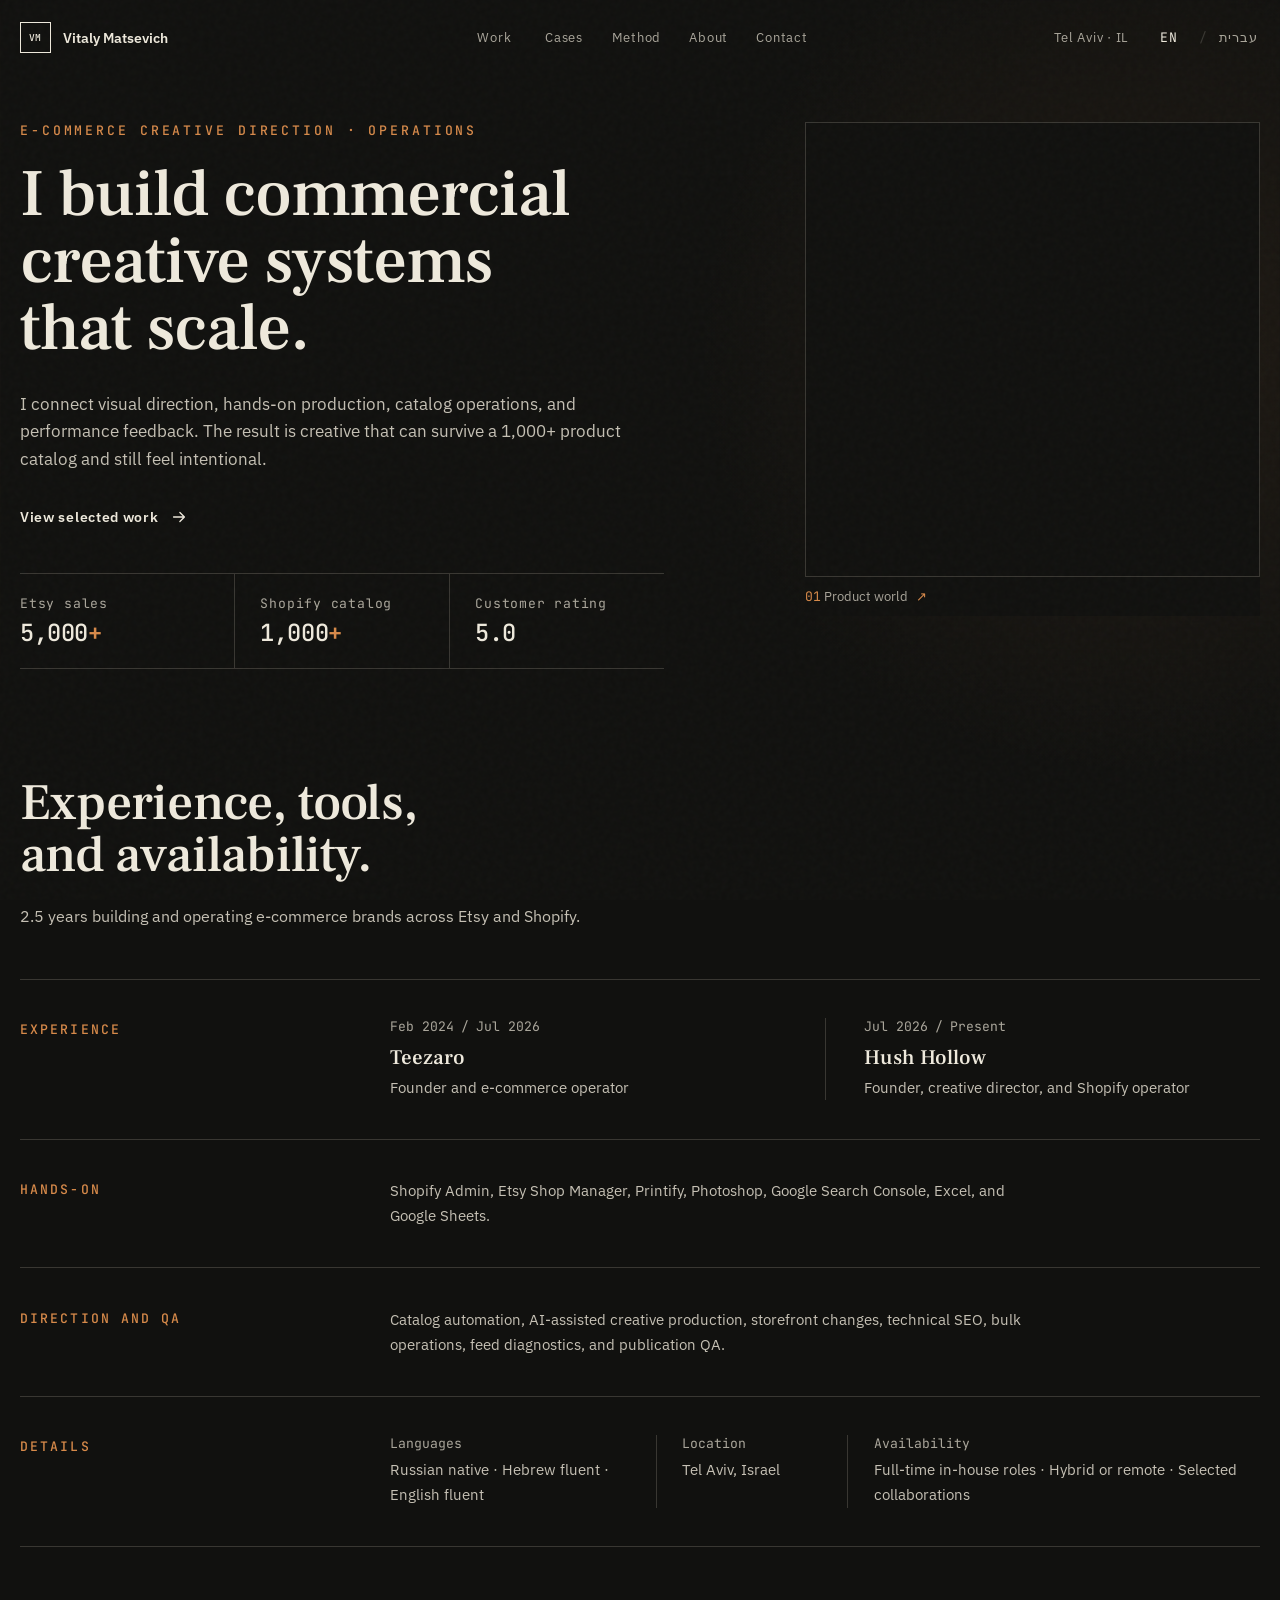
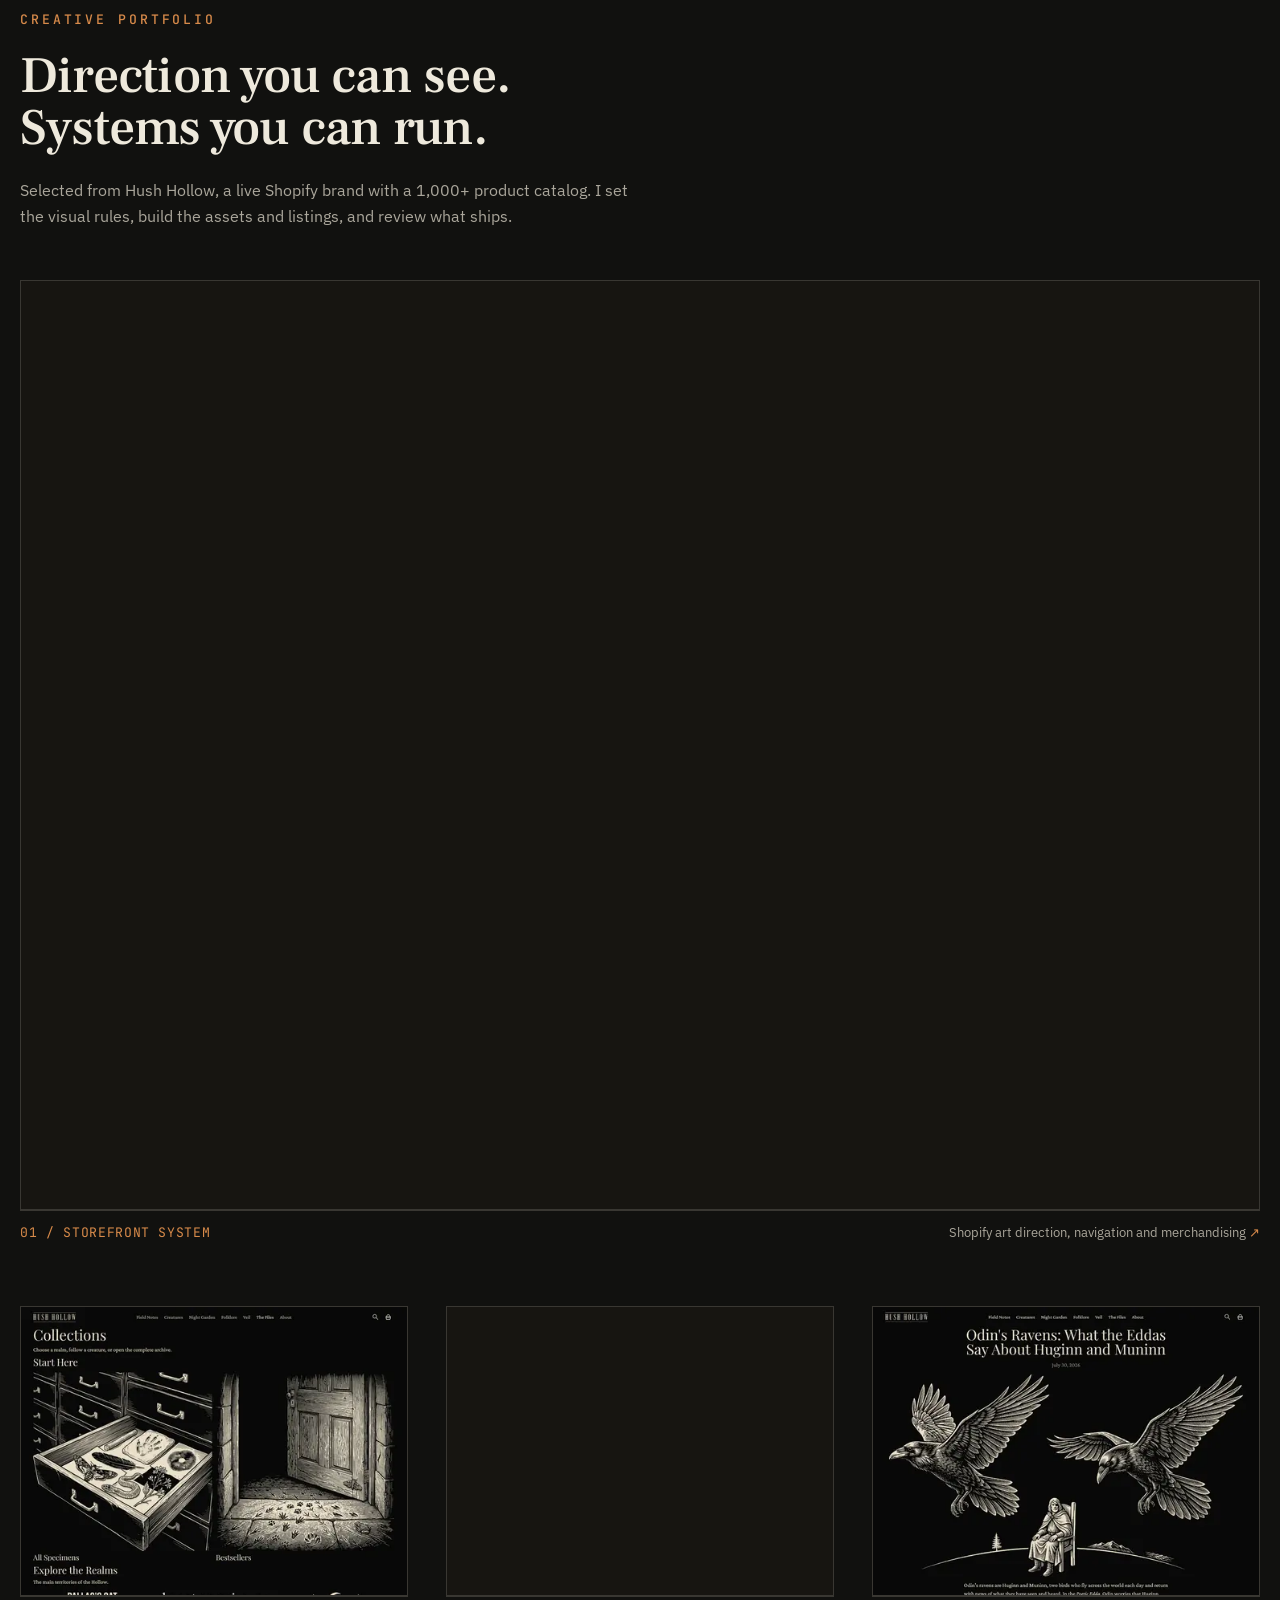
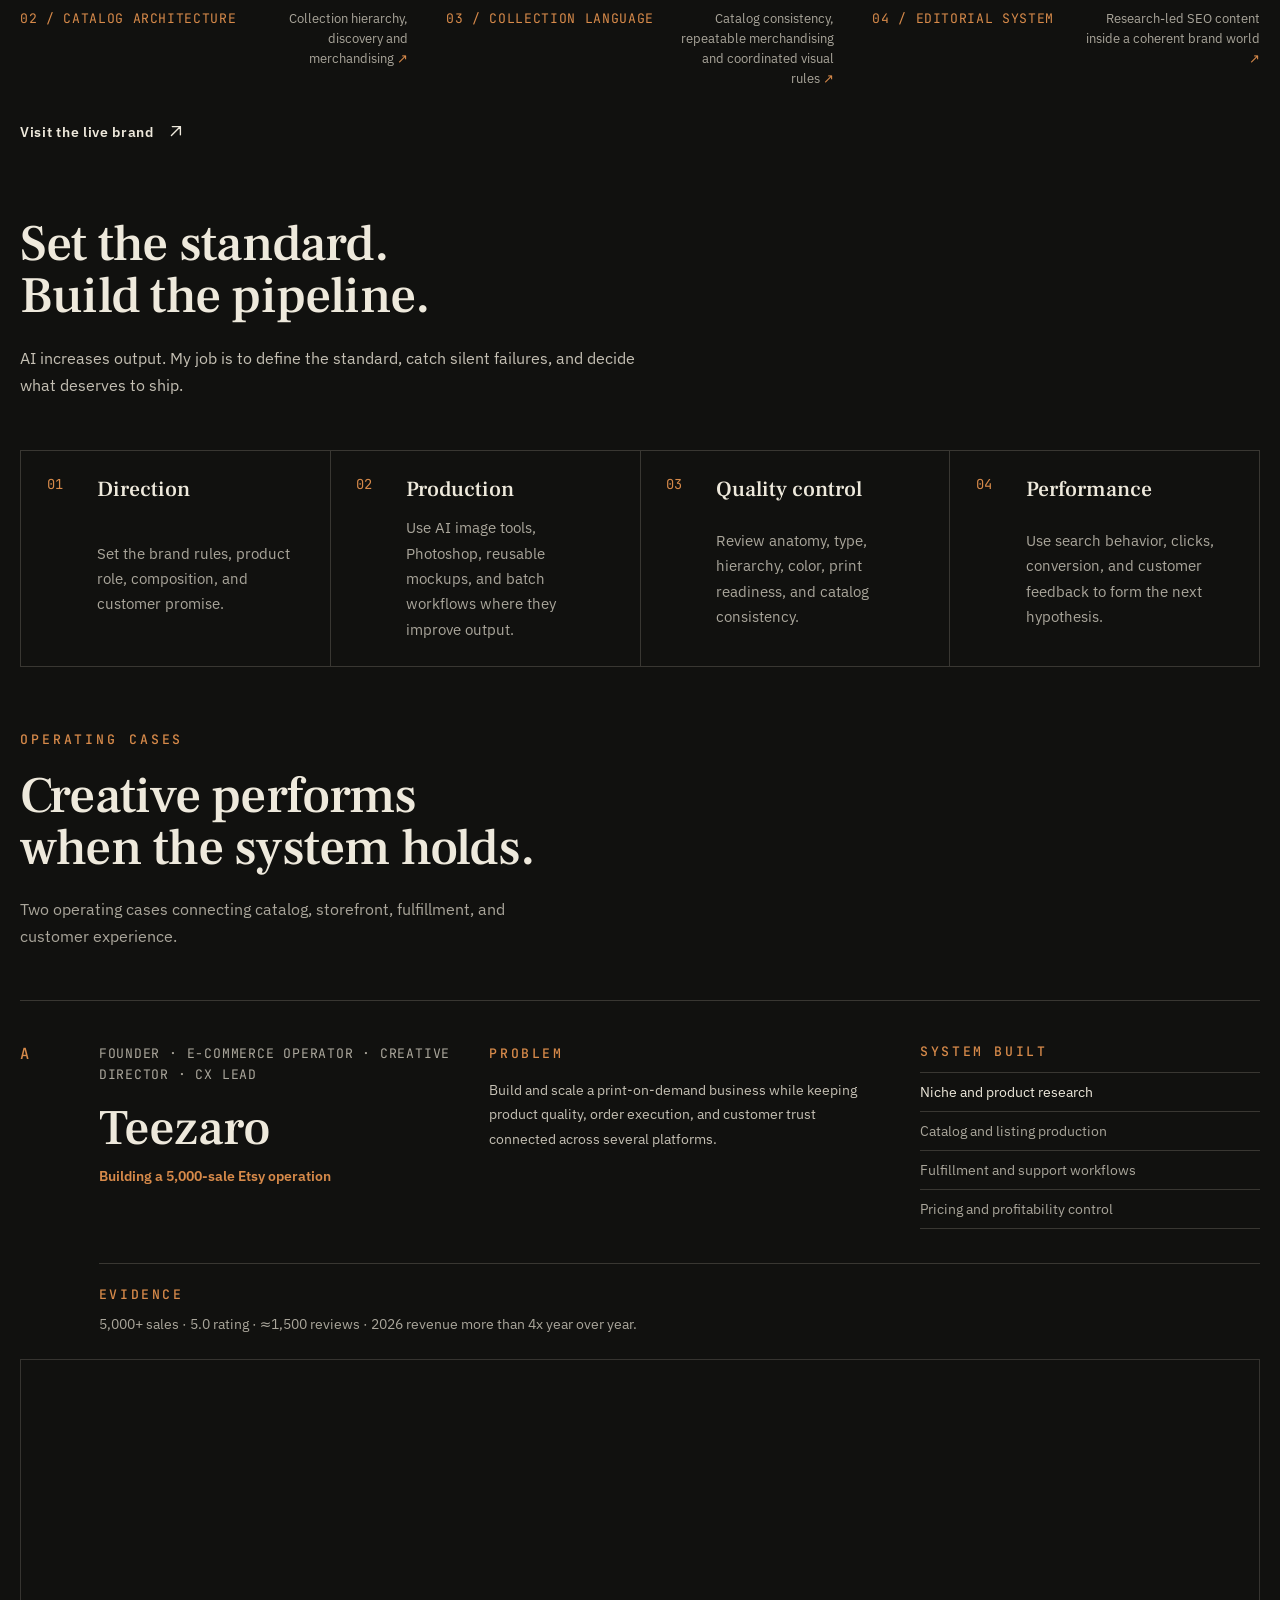
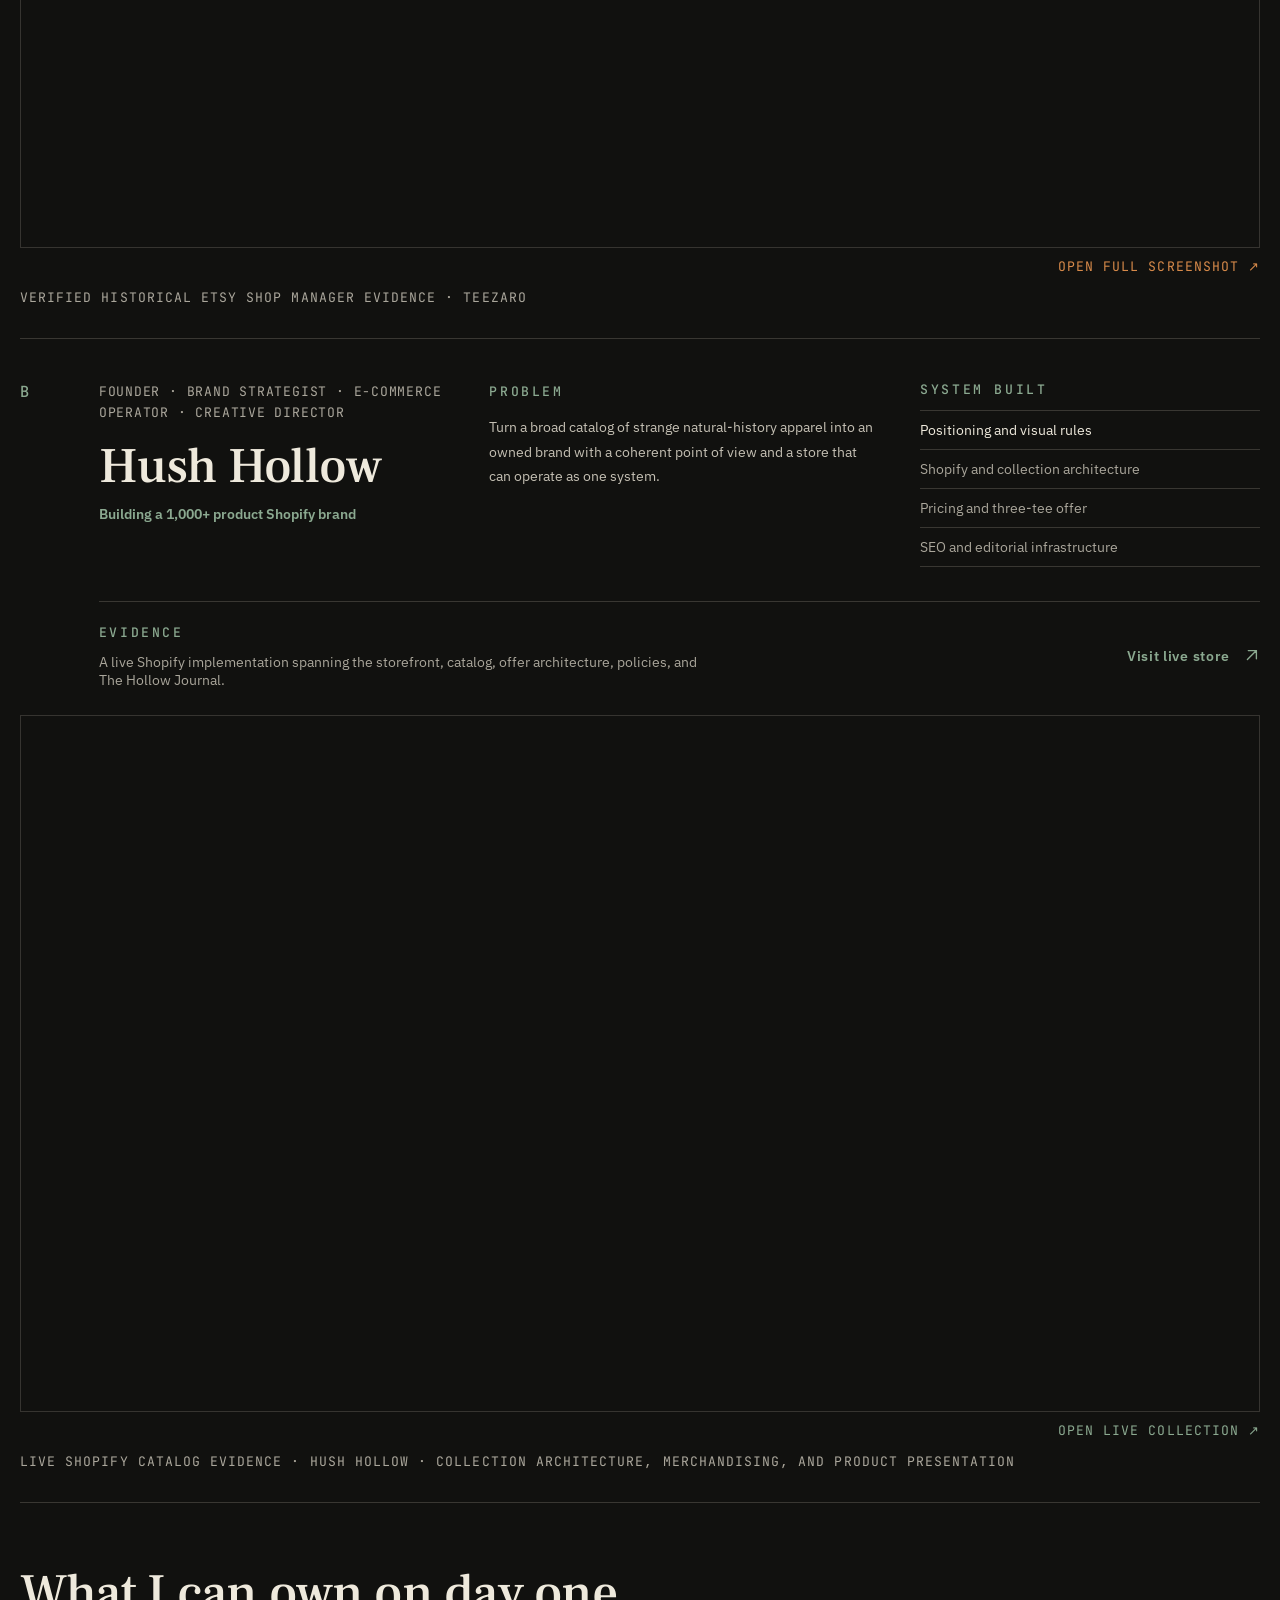
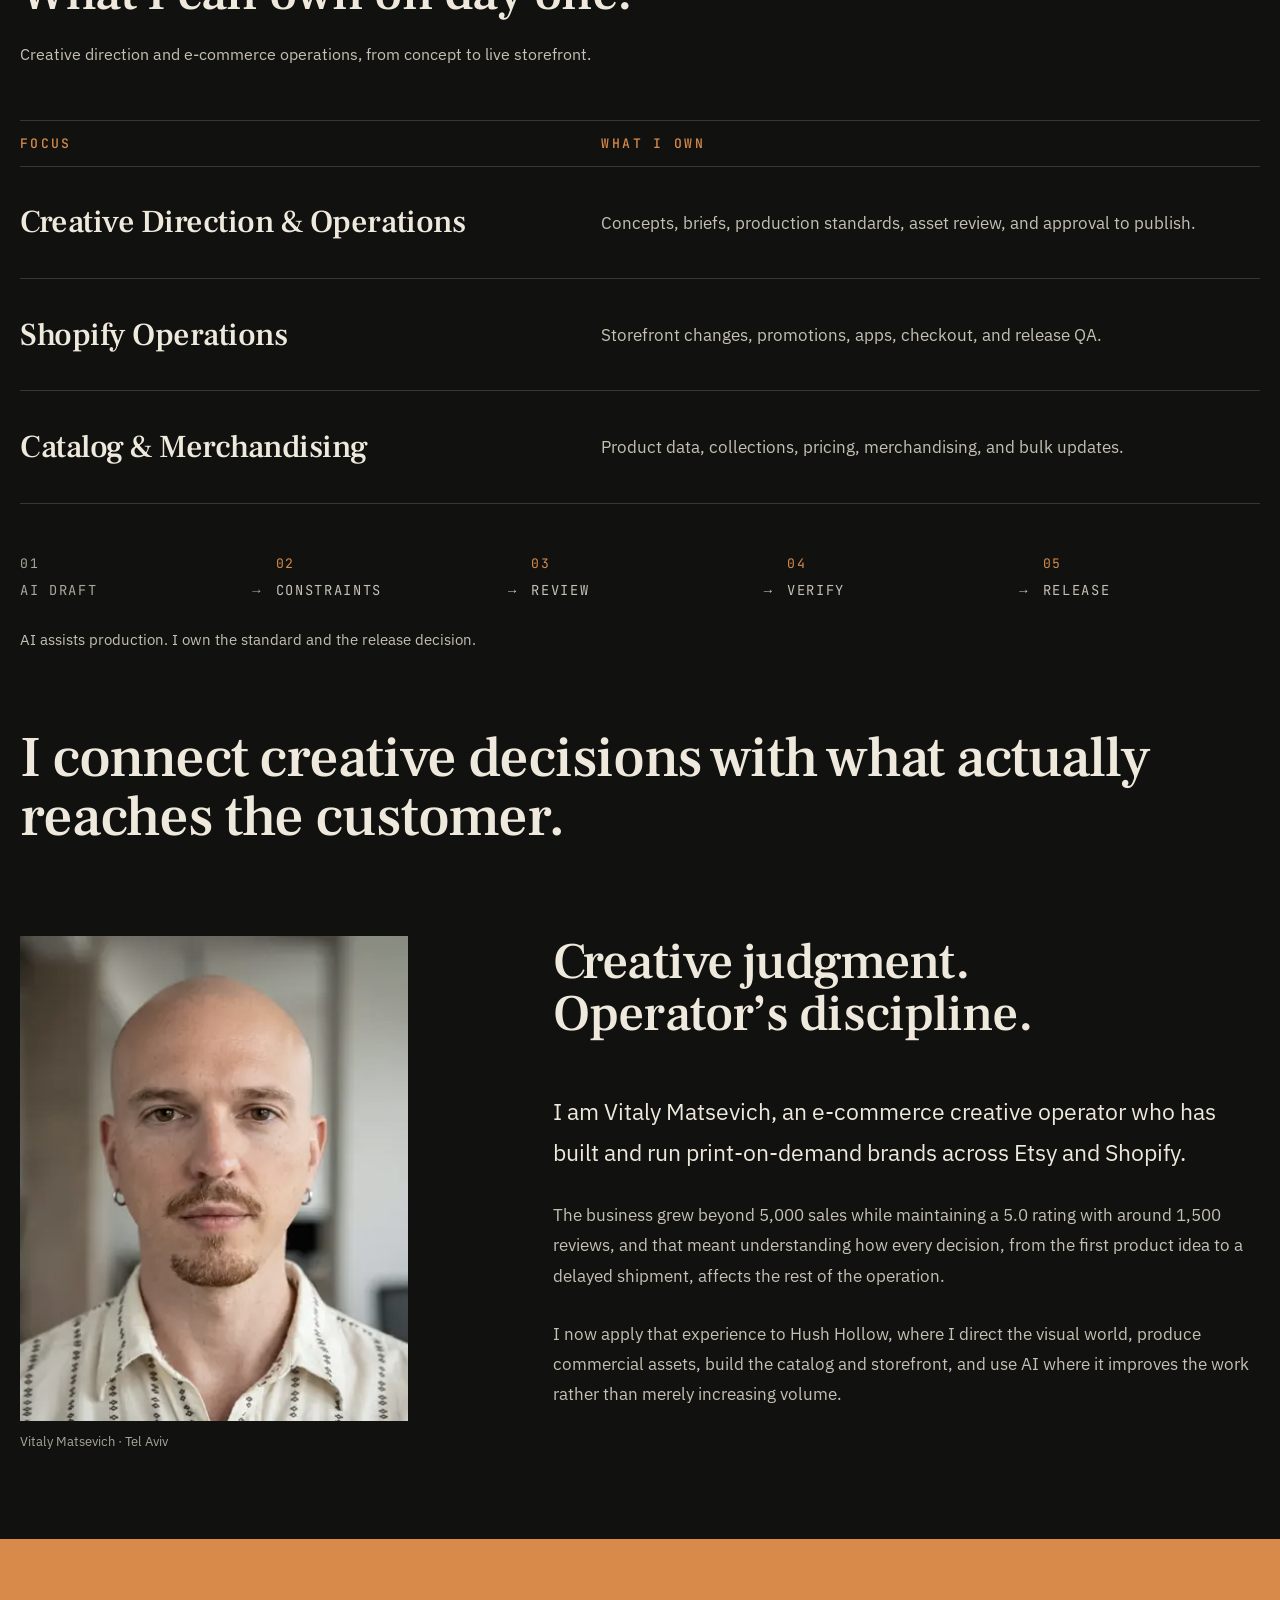
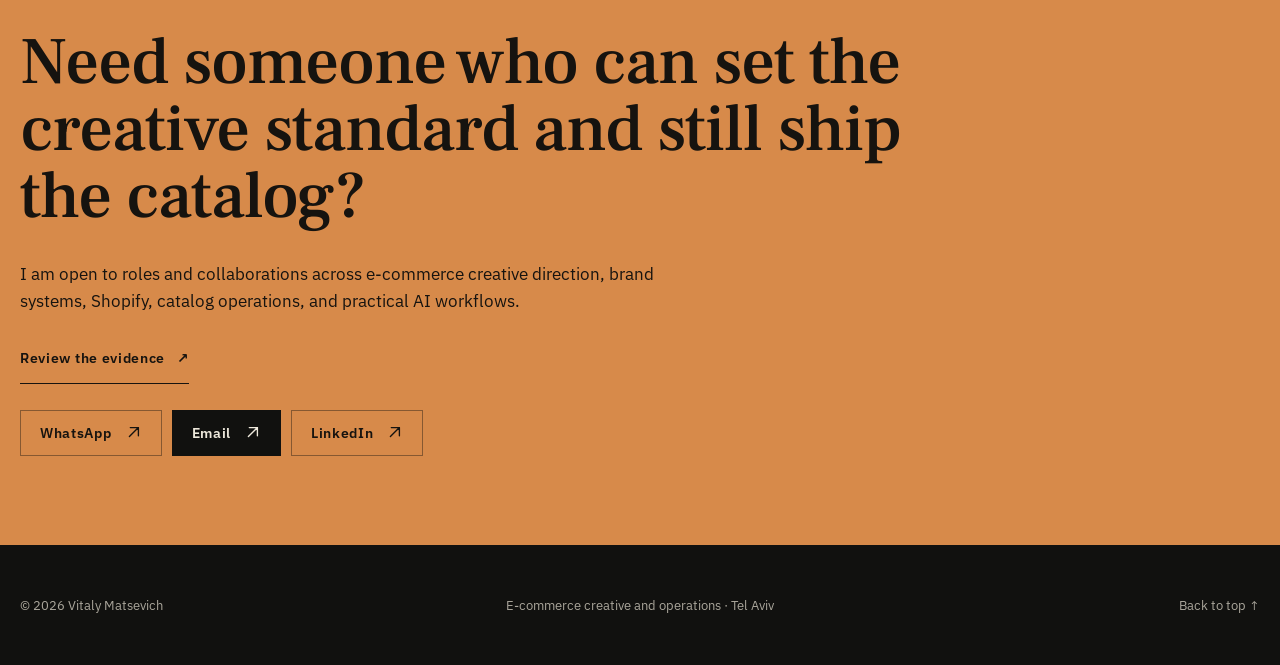
==== commit e95b6754: "Show a readable Etsy evidence capture on phones The evidence figure rendered the desktop Shop Manage" ====
--- a/index.html
+++ b/index.html
@@ -267,6 +267,11 @@
               <a class="project-evidence-link" href="assets/teezaro-evidence.png" target="_blank" rel="noopener noreferrer" aria-label="Open the full-size Etsy evidence screenshot in a new tab">
                 <picture>
                   <source
+                    media="(max-width: 680px)"
+                    type="image/webp"
+                    srcset="assets/teezaro-evidence-mobile-480.webp 480w, assets/teezaro-evidence-mobile-640.webp 640w, assets/teezaro-evidence-mobile-768.webp 768w, assets/teezaro-evidence-mobile-960.webp 960w, assets/teezaro-evidence-mobile-1200.webp 1200w, assets/teezaro-evidence-mobile.webp 1440w"
+                    sizes="calc(100vw - 28px)">
+                  <source
                     type="image/webp"
                     srcset="assets/teezaro-evidence-640.webp 640w, assets/teezaro-evidence-1280.webp 1280w, assets/teezaro-evidence-1920.webp 1920w"
                     sizes="(max-width: 680px) calc(100vw - 28px), (max-width: 1040px) calc(100vw - 32px), min(calc(100vw - 40px), 1460px)">
@@ -274,7 +279,7 @@
                 </picture>
                 <span class="project-evidence-view" aria-hidden="true">Open full screenshot ↗</span>
               </a>
-              <figcaption>Verified historical Etsy Shop Manager evidence · Teezaro · Snapshot: July 9, 2026</figcaption>
+              <figcaption>Verified historical Etsy Shop Manager evidence · Teezaro</figcaption>
             </figure>
           </article>
 
--- a/styles.min.css
+++ b/styles.min.css
@@ -1 +1 @@
-@font-face{font-family:"Frank Ruhl Libre";font-style:normal;font-weight:500 600;font-display:swap;src:url("fonts/frank-ruhl-libre-latin.woff2") format("woff2");unicode-range:U+0000-00FF,U+0131,U+0152-0153,U+02BB-02BC,U+02C6,U+02DA,U+02DC,U+0304,U+0308,U+0329,U+2000-206F,U+20AC,U+2122,U+2191,U+2193,U+2212,U+2215,U+FEFF,U+FFFD}@font-face{font-family:"Frank Ruhl Libre";font-style:normal;font-weight:500 600;font-display:swap;src:url("fonts/frank-ruhl-libre-hebrew.woff2") format("woff2");unicode-range:U+0307-0308,U+0590-05FF,U+200C-2010,U+20AA,U+25CC,U+FB1D-FB4F}@font-face{font-family:"IBM Plex Sans";font-style:normal;font-weight:400 600;font-stretch:100%;font-display:swap;src:url("fonts/ibm-plex-sans-latin.woff2") format("woff2");unicode-range:U+0000-00FF,U+0131,U+0152-0153,U+02BB-02BC,U+02C6,U+02DA,U+02DC,U+0304,U+0308,U+0329,U+2000-206F,U+20AC,U+2122,U+2191,U+2193,U+2212,U+2215,U+FEFF,U+FFFD}@font-face{font-family:"JetBrains Mono";font-style:normal;font-weight:400 500;font-display:swap;src:url("fonts/jetbrains-mono-latin.woff2") format("woff2");unicode-range:U+0000-00FF,U+0131,U+0152-0153,U+02BB-02BC,U+02C6,U+02DA,U+02DC,U+0304,U+0308,U+0329,U+2000-206F,U+20AC,U+2122,U+2191,U+2193,U+2212,U+2215,U+FEFF,U+FFFD}@font-face{font-family:"IBM Plex Sans Hebrew";font-style:normal;font-weight:400;font-display:swap;src:url("fonts/ibm-plex-sans-hebrew-400-hebrew.woff2") format("woff2");unicode-range:U+0307-0308,U+0590-05FF,U+200C-2010,U+20AA,U+25CC,U+FB1D-FB4F}@font-face{font-family:"IBM Plex Sans Hebrew";font-style:normal;font-weight:400;font-display:swap;src:url("fonts/ibm-plex-sans-hebrew-400-latin.woff2") format("woff2");unicode-range:U+0000-00FF,U+0131,U+0152-0153,U+02BB-02BC,U+02C6,U+02DA,U+02DC,U+0304,U+0308,U+0329,U+2000-206F,U+20AC,U+2122,U+2191,U+2193,U+2212,U+2215,U+FEFF,U+FFFD}@font-face{font-family:"IBM Plex Sans Hebrew";font-style:normal;font-weight:500;font-display:swap;src:url("fonts/ibm-plex-sans-hebrew-500-hebrew.woff2") format("woff2");unicode-range:U+0307-0308,U+0590-05FF,U+200C-2010,U+20AA,U+25CC,U+FB1D-FB4F}@font-face{font-family:"IBM Plex Sans Hebrew";font-style:normal;font-weight:500;font-display:swap;src:url("fonts/ibm-plex-sans-hebrew-500-latin.woff2") format("woff2");unicode-range:U+0000-00FF,U+0131,U+0152-0153,U+02BB-02BC,U+02C6,U+02DA,U+02DC,U+0304,U+0308,U+0329,U+2000-206F,U+20AC,U+2122,U+2191,U+2193,U+2212,U+2215,U+FEFF,U+FFFD}@font-face{font-family:"IBM Plex Sans Hebrew";font-style:normal;font-weight:600;font-display:swap;src:url("fonts/ibm-plex-sans-hebrew-600-hebrew.woff2") format("woff2");unicode-range:U+0307-0308,U+0590-05FF,U+200C-2010,U+20AA,U+25CC,U+FB1D-FB4F}@font-face{font-family:"IBM Plex Sans Hebrew";font-style:normal;font-weight:600;font-display:swap;src:url("fonts/ibm-plex-sans-hebrew-600-latin.woff2") format("woff2");unicode-range:U+0000-00FF,U+0131,U+0152-0153,U+02BB-02BC,U+02C6,U+02DA,U+02DC,U+0304,U+0308,U+0329,U+2000-206F,U+20AC,U+2122,U+2191,U+2193,U+2212,U+2215,U+FEFF,U+FFFD}:root{color-scheme:dark;--ink:#11110f;--ink-raised:#191917;--paper:#eee9dc;--paper-dim:#c5c0b4;--muted:#aaa69b;--line:#393732;--signal:#d78a4a;--signal-dark:#6f3c1d;--forest:#8ba990;--blue:#8d9fbd;--plum:#b39aae;--ease-out:cubic-bezier(0.23, 1, 0.32, 1);--content:min(100% - 40px, 1460px);--font-display:"Frank Ruhl Libre",Georgia,serif;--font-body:"IBM Plex Sans",system-ui,sans-serif;--font-mono:"JetBrains Mono",ui-monospace,monospace;--t-micro:0.82rem;--t-note:0.86rem;--t-dense:0.96rem;--t-body:1.04rem;--space-section:clamp(58px, 5vw, 80px);--space-section-compact:clamp(50px, 5vw, 72px);--space-heading-content:clamp(32px, 4vw, 52px);--space-section-mobile:42px;--space-section-mobile-supporting:48px;--space-section-mobile-major:56px}*{box-sizing:border-box}html{scroll-behavior:smooth;background:var(--ink)}body{margin:0;color:var(--paper);background:radial-gradient(circle at 88% 4%,rgba(215,138,74,.08),transparent 27rem),var(--ink);font-family:var(--font-body);-webkit-font-smoothing:antialiased}body::before{position:fixed;inset:0;z-index:20;pointer-events:none;content:"";opacity:.025;background-image:url("data:image/svg+xml,%3Csvg viewBox='0 0 180 180' xmlns='http://www.w3.org/2000/svg'%3E%3Cfilter id='n'%3E%3CfeTurbulence type='fractalNoise' baseFrequency='.9' numOctaves='2' stitchTiles='stitch'/%3E%3C/filter%3E%3Crect width='100%25' height='100%25' filter='url(%23n)'/%3E%3C/svg%3E")}a{color:inherit}a:focus-visible{outline:3px solid var(--signal);outline-offset:5px}.skip-link{position:fixed;top:12px;inset-inline-start:12px;z-index:100;padding:12px 18px;color:var(--ink);background:var(--paper);transform:translateY(-160%);transition:transform 160ms var(--ease-out)}.skip-link:focus{transform:translateY(0)}.site-header{position:fixed;top:0;left:50%;z-index:10;display:grid;grid-template-columns:1fr auto 1fr;align-items:center;width:var(--content);min-height:76px;border-bottom:1px solid transparent;transform:translateX(-50%);transition:border-color .2s ease,background-color .2s ease}.site-header[data-scrolled]{border-color:var(--line);background:rgba(17,17,15,.92);backdrop-filter:blur(14px)}.identity{display:inline-flex;gap:12px;align-items:center;min-height:44px;min-width:44px;width:max-content;font-size:.9rem;font-weight:600;text-decoration:none}.identity-mark{display:grid;width:31px;height:31px;place-items:center;border:1px solid var(--paper);font-family:var(--font-mono);font-size:.6rem;font-weight:500;letter-spacing:.02em}.site-nav{display:flex;gap:clamp(18px,2vw,34px)}.location,.site-nav a{color:var(--muted);font-size:.8rem;letter-spacing:.06em;text-decoration:none;transition:color 160ms ease}.site-nav a{display:inline-flex;align-items:center;justify-content:center;min-height:44px;min-width:44px}.location{justify-self:end}.header-end{display:flex;gap:18px;align-items:center;justify-self:end}main{overflow-x:clip}section[id]{scroll-margin-top:76px}.hero{display:grid;grid-template-columns:minmax(0,0.92fr) minmax(400px,0.58fr);grid-template-rows:1fr;gap:clamp(32px,5vw,84px);width:var(--content);min-height:0;margin:0 auto;padding-top:88px}.hero-copy{align-self:start;min-width:0;max-width:900px;padding-block:34px 44px;padding-inline:0 clamp(28px,6vw,96px)}.about-title>p,.contact-section>p:first-child,.creative-system-heading>p:first-child,.role-fit-heading>p:first-child,.role-line,.section-intro>p:first-child,.snapshot-heading>p:first-child{margin:0 0 22px;color:var(--signal);font-family:var(--font-mono);font-size:var(--t-micro);font-weight:500;letter-spacing:.22em;text-transform:uppercase}h1,h2,h3,p{text-wrap:pretty}h1{max-width:1040px;margin:0;font-family:var(--font-display);font-size:clamp(3.4rem, 5.2vw, 5rem);font-weight:500;letter-spacing:-.015em;line-height:1.01}h1 span{display:block}.hero-lede{max-width:680px;margin:28px 0 22px;color:var(--paper-dim);font-size:clamp(1rem, 1.3vw, 1.2rem);line-height:1.65}.contact-action,.primary-action,.project-link,.text-action{display:inline-flex;gap:12px;align-items:center;min-height:44px;font-size:var(--t-note);font-weight:600;letter-spacing:.05em;text-decoration:none;transition:transform 140ms var(--ease-out),color 160ms ease}.primary-action svg,.project-link svg,.text-action svg{width:18px;fill:none;stroke:currentColor;stroke-linecap:round;stroke-linejoin:round;stroke-width:1.5;transition:transform 180ms var(--ease-out)}.contact-action:active,.primary-action:active,.project-link:active,.text-action:active{transform:scale(.97)}.hero-visual{align-self:start;width:min(100%,520px);margin:34px 0 28px auto}[dir=rtl] .hero-visual{margin-inline:auto 0}.hero-work{margin:0;background:var(--ink)}.creative-piece>a,.hero-work>a{display:block;color:inherit}.hero-work>a{border:1px solid var(--line);transition:border-color 220ms ease}.creative-piece picture{display:block}.creative-piece>a:focus-visible,.hero-work>a:focus-visible{outline:2px solid var(--signal);outline-offset:-2px}.hero-work--primary{width:100%}.hero-work img{display:block;width:100%;height:auto;filter:saturate(.82) contrast(1.04);transition:filter 220ms ease}.creative-piece figcaption,.hero-work figcaption{color:var(--muted);font-family:var(--font-body);font-size:var(--t-micro);line-height:1.5}.hero-work figcaption{padding:10px 0}.hero-work figcaption .external-cue{display:inline-block;margin-inline-start:5px;transition:transform 180ms var(--ease-out)}.creative-piece .creative-caption-label,.creative-piece .external-cue,.hero-work figcaption span{color:var(--signal);font-family:var(--font-mono)}.proof-strip{display:grid;grid-template-columns:repeat(3,minmax(0,1fr));margin:34px 0 0;border-top:1px solid var(--line);border-bottom:1px solid var(--line)}.proof-strip div{display:flex;flex-direction:column;justify-content:center;min-height:94px;padding:18px clamp(16px,2vw,32px);border-inline-end:1px solid var(--line)}.proof-strip div:first-child{padding-inline-start:0}.proof-strip div:last-child{border-inline-end:0;padding-inline-end:0}.proof-strip dt{color:var(--muted);font-family:var(--font-mono);font-size:var(--t-micro);letter-spacing:.06em;overflow-wrap:anywhere}.proof-strip dd{margin:5px 0 0;font-family:var(--font-mono);font-size:clamp(1.3rem, 1.85vw, 2.1rem);font-weight:500;letter-spacing:-.02em;font-variant-numeric:tabular-nums}.proof-strip dd span{color:var(--signal)}.about-section,.creative-section,.creative-system,.profile-snapshot,.role-fit,.work-section{width:var(--content);margin:0 auto;padding:var(--space-section) 0 0}.profile-snapshot{padding-top:clamp(44px,5vw,64px)}.snapshot-heading{max-width:900px}.snapshot-heading h2{max-width:760px;margin:0;font-family:var(--font-display);font-size:clamp(2.4rem, 4vw, 4.7rem);font-weight:500;letter-spacing:-.015em;line-height:1.02}.snapshot-heading h2 span{display:block}.snapshot-heading>p:not(:first-child){max-width:620px;margin:22px 0 0;color:var(--paper-dim);font-size:1rem;line-height:1.7}.snapshot-grid{margin-top:clamp(30px,4vw,48px);border-top:1px solid var(--line)}.snapshot-block{display:grid;grid-template-columns:minmax(180px,0.26fr) minmax(0,0.74fr);gap:clamp(28px,5vw,76px);align-items:start;min-width:0;padding:clamp(26px,3vw,40px) 0;border-bottom:1px solid var(--line)}.snapshot-block h3{margin:3px 0 0;color:var(--signal);font-family:var(--font-mono);font-size:var(--t-micro);font-weight:500;letter-spacing:.16em;text-transform:uppercase}.snapshot-block dd,.snapshot-block>p,.snapshot-timeline p{color:var(--paper-dim);font-size:var(--t-dense);line-height:1.65}.snapshot-block>p{max-width:72ch;margin:0}.snapshot-timeline{display:grid;grid-template-columns:repeat(2,minmax(0,1fr));margin:0;padding:0;list-style:none}.snapshot-timeline li+li{margin-top:0;padding-top:0;padding-inline-start:clamp(22px,3vw,42px);border-top:0;border-inline-start:1px solid var(--line)}.snapshot-timeline li:first-child{padding-inline-end:clamp(22px,3vw,42px)}.snapshot-dates{display:flex;gap:7px;align-items:center;color:var(--muted);font-family:var(--font-mono);font-size:var(--t-micro);direction:ltr}.snapshot-timeline strong{display:block;margin-top:9px;font-family:var(--font-display);font-size:1.3rem;font-weight:500}.snapshot-timeline p{margin:4px 0 0}.snapshot-block dl{margin:0}.snapshot-block dl div+div{margin-top:18px;padding-top:18px;border-top:1px solid var(--line)}.snapshot-block--details dl{display:grid;grid-template-columns:1fr 0.72fr 1.55fr;gap:0}.snapshot-block--details dl div+div{margin-top:0;padding-top:0;border-top:0}.snapshot-block--details dl div:nth-child(2){padding-inline-start:clamp(18px,2vw,28px);border-inline-start:1px solid var(--line)}.snapshot-block--details dl div:nth-child(3){grid-column:auto;padding-top:0;padding-inline-start:clamp(18px,2vw,28px);border-top:0;border-inline-start:1px solid var(--line)}.snapshot-block dt{margin-bottom:5px;color:var(--muted);font-family:var(--font-mono);font-size:var(--t-micro)}.snapshot-block dd{margin:0}.about-section{padding-bottom:clamp(72px,7vw,104px)}.section-intro{max-width:900px;margin-inline-start:0;margin-bottom:var(--space-heading-content)}.section-intro>p:first-child{padding-top:0}.about-title h2,.creative-system-heading h2,.section-intro h2{max-width:800px;margin:0;font-family:var(--font-display);font-size:clamp(2.4rem, 4vw, 4.7rem);font-weight:500;letter-spacing:-.015em;line-height:1.02}.creative-system-heading h2 span,.section-intro h2 span{display:block}.section-intro h2{max-width:720px}[lang=en] .about-title h2 span,[lang=en] .creative-system-heading h2 span,[lang=en] .section-intro h2 span{white-space:nowrap}.section-intro>p:last-child{max-width:620px;margin:22px 0 0;color:var(--muted);font-size:1rem;line-height:1.65}.creative-gallery{display:grid;grid-template-columns:repeat(3,minmax(0,1fr));gap:clamp(38px,4vw,58px) clamp(24px,3vw,44px);align-items:start}.creative-piece--storefront{grid-column:1/-1}.creative-piece--storefront>a{aspect-ratio:2/1}.creative-piece--storefront img{object-fit:cover;object-position:top}.creative-piece{margin:0;background:0 0}.creative-piece>a{display:grid;aspect-ratio:4/3;overflow:hidden;place-items:center;border:1px solid var(--line);background:#171511;transition:border-color 220ms ease}.creative-piece img{display:block;width:100%;height:100%;object-fit:contain;filter:saturate(.98) contrast(1.02);transition:filter 220ms ease}.creative-piece picture{width:100%;height:100%}.creative-piece figcaption{display:flex;gap:22px;justify-content:space-between;min-height:44px;padding:12px 0 0;border-top:1px solid var(--line)}.creative-caption-label{flex:0 0 auto;letter-spacing:.05em;text-transform:uppercase}.creative-caption-copy{min-width:0;text-align:end}.external-cue{display:inline-block;transition:transform 180ms var(--ease-out)}.gallery-link{margin-top:22px}.creative-system{display:block}.creative-system-heading{max-width:820px}.creative-system-heading h2{max-width:720px}.creative-system-heading>p:last-child{max-width:620px;margin:22px 0 0;color:var(--paper-dim);font-size:1rem;line-height:1.7}.creative-system-track{display:grid;grid-template-columns:repeat(4,minmax(0,1fr));column-gap:0;row-gap:0;margin:0;margin-top:var(--space-heading-content);padding:0;border-top:1px solid var(--line);border-inline-start:1px solid var(--line);list-style:none}.creative-system-track li{display:grid;grid-template-columns:36px 1fr;gap:12px 14px;align-items:start;min-height:164px;padding:24px clamp(20px,2vw,32px);border-inline-end:1px solid var(--line);border-bottom:1px solid var(--line)}.creative-system-track span{color:var(--signal);font-family:var(--font-mono);font-size:var(--t-note)}.creative-system-track strong{font-family:var(--font-display);font-size:1.35rem;font-weight:500}.creative-system-track p{grid-column:2;margin:0;color:var(--muted);font-size:var(--t-dense);line-height:1.65}.projects{border-top:1px solid var(--line)}.project{--project-color:var(--signal);position:relative;isolation:isolate;display:grid;grid-template-columns:48px minmax(250px,0.9fr) minmax(260px,1fr) minmax(230px,0.85fr);column-gap:clamp(20px,2.4vw,36px);padding:42px 0 30px;border-bottom:1px solid var(--line);transition:background-color 220ms ease}.project--forest{--project-color:var(--forest)}.project--blue{--project-color:var(--blue)}.project--plum{--project-color:var(--plum)}.project::before{position:absolute;top:0;bottom:0;left:50%;z-index:-1;width:100vw;background:rgba(255,255,255,.018);content:"";opacity:0;transform:translateX(-50%);transition:opacity 220ms ease}.project-index{color:var(--project-color);font-family:var(--font-mono);font-size:var(--t-dense);font-weight:500}.project-heading p{margin:0 0 18px;color:var(--muted);font-family:var(--font-mono);font-size:var(--t-micro);letter-spacing:.06em;line-height:1.6;text-transform:uppercase}.project-heading h3{margin:0 0 10px;font-family:var(--font-display);font-size:clamp(2.2rem, 3.9vw, 4.4rem);font-weight:500;letter-spacing:-.015em;line-height:1.04}.project-heading strong{color:var(--project-color);font-size:.9rem;font-weight:600}.project-summary{max-width:390px;margin:0;color:var(--paper-dim);font-size:.9rem;line-height:1.7}.project-system{margin-top:0}.outcomes{margin:10px 0 0;padding:0;list-style:none}.outcomes li{padding:10px 0;border-bottom:1px solid var(--line);color:var(--muted);font-size:var(--t-note)}.outcomes li:first-child{color:var(--paper);border-top:1px solid var(--line)}.project-foot{grid-column:2/-1;display:flex;align-items:center;justify-content:space-between;margin-top:34px;padding-top:22px;border-top:1px solid var(--line)}.project-foot p{max-width:600px;margin:0;color:var(--muted);font-size:var(--t-note)}.field-label{display:block;margin-bottom:12px;color:var(--project-color,var(--signal));font-family:var(--font-mono);font-size:var(--t-micro);font-weight:500;letter-spacing:.2em;text-transform:uppercase}.project-link{color:var(--project-color)}.project-evidence{grid-column:1/-1;width:100%;margin:26px 0 0}.project-evidence-link{display:block;color:inherit;text-decoration:none;cursor:zoom-in}.project-evidence-link picture{display:block}.project-evidence img{display:block;width:100%;height:auto;border:1px solid var(--line);filter:saturate(.78) contrast(1.04);transition:border-color 160ms ease,filter 160ms ease}.project-evidence-view{display:flex;justify-content:flex-end;margin-top:10px;color:var(--project-color);font-family:var(--font-mono);font-size:var(--t-micro);letter-spacing:.08em;text-transform:uppercase}.project-evidence figcaption{margin-top:12px;color:var(--muted);font-family:var(--font-mono);font-size:var(--t-micro);letter-spacing:.08em;line-height:1.6;text-transform:uppercase}.project-evidence--hush .project-evidence-link{cursor:pointer}.project-evidence--hush picture{aspect-ratio:16/9;overflow:hidden}.project-evidence--hush img{height:100%;object-fit:cover;object-position:top}.role-fit{padding-bottom:clamp(10px,2vw,28px)}.role-fit-heading{max-width:900px;margin-inline-start:0}.role-fit-heading h2{max-width:760px;margin:0;font-family:var(--font-display);font-size:clamp(2.4rem, 4vw, 4.7rem);font-weight:500;letter-spacing:-.015em;line-height:1.02}.role-fit-heading>p:last-child{max-width:620px;margin:22px 0 0;color:var(--paper-dim);font-size:1rem;line-height:1.7}.role-fit-table{margin-top:var(--space-heading-content);border-top:1px solid var(--line)}.role-fit-row{display:grid;grid-template-columns:minmax(260px,0.44fr) minmax(0,0.56fr);gap:clamp(28px,5vw,90px);align-items:center;padding:clamp(28px,3vw,42px) 0;border-bottom:1px solid var(--line)}.role-fit-row--header{padding:14px 0}.role-fit-row--header span{color:var(--signal);font-family:var(--font-mono);font-size:var(--t-micro);font-weight:500;letter-spacing:.18em;text-transform:uppercase}.role-fit-row h3{margin:0;font-family:var(--font-display);font-size:clamp(1.65rem, 2.5vw, 2.9rem);font-weight:500;letter-spacing:-.015em;line-height:1.08}.role-fit-row p{margin:0;color:var(--paper-dim);font-size:clamp(1rem, 1.35vw, 1.22rem);line-height:1.62}.role-fit-process{margin-top:clamp(34px,4vw,56px)}.role-fit-process ol{display:grid;grid-template-columns:repeat(5,minmax(0,1fr));gap:clamp(18px,3vw,48px);margin:0;padding:0;list-style:none}.role-fit-process li{position:relative;color:var(--paper-dim);font-family:var(--font-mono);font-size:var(--t-note);letter-spacing:.12em;text-transform:uppercase}.role-fit-process li:first-child{color:var(--muted)}.role-fit-process li:not(:last-child)::after{position:absolute;inset-inline-end:calc(clamp(18px,3vw,48px) * -0.65);color:var(--line-strong);content:"→"}[dir=rtl] .role-fit-process li:not(:last-child)::after{content:"←"}.role-fit-process li span{display:block;margin-bottom:9px;color:var(--signal);font-size:var(--t-micro)}.role-fit-process li:first-child span{color:var(--muted)}.role-fit-process>p{margin:28px 0 0;color:var(--paper-dim);font-size:var(--t-dense);line-height:1.65}.role-fit-process li:first-child{--process-index:0}.role-fit-process li:nth-child(2){--process-index:1}.role-fit-process li:nth-child(3){--process-index:2}.role-fit-process li:nth-child(4){--process-index:3}.role-fit-process li:nth-child(5){--process-index:4}@keyframes process-step-enter{from{opacity:.24;transform:translateY(12px)}to{opacity:1;transform:translateY(0)}}@keyframes process-note-enter{from{opacity:0;transform:translateY(8px)}to{opacity:1;transform:translateY(0)}}@media (prefers-reduced-motion:no-preference){.motion-ready .role-fit-process li{opacity:.24;transform:translateY(12px)}.motion-ready .role-fit-process>p{opacity:0;transform:translateY(8px)}.motion-ready .role-fit-process.is-active li{animation:process-step-enter 720ms var(--ease-out) both;animation-delay:calc(var(--process-index) * 160ms)}.motion-ready .role-fit-process.is-active>p{animation:process-note-enter .6s var(--ease-out) .9s both}}.role-fit-statement{max-width:1160px;margin:clamp(44px,6vw,78px) 0 0;font-family:var(--font-display);font-size:clamp(2.3rem, 4.5vw, 5.2rem);font-weight:500;letter-spacing:-.02em;line-height:1.02}.work-section .section-intro{max-width:900px;margin-inline-start:0}.about-title h2 span{display:block}.about-section{display:grid;grid-template-columns:repeat(12,minmax(0,1fr));column-gap:clamp(28px,3vw,48px);row-gap:clamp(28px,3vw,44px);align-items:start}.about-title{grid-column:6/-1;grid-row:1}.about-copy{grid-column:6/-1;grid-row:2;max-width:760px}.portrait{grid-column:1/5;grid-row:1/span 2;align-self:start;margin:0}.portrait img{display:block;width:100%;height:auto;aspect-ratio:4/5;object-fit:cover;object-position:50% 42%;filter:saturate(.74) contrast(1.04)}.portrait figcaption{margin-top:12px;color:var(--muted);font-size:var(--t-micro)}.about-copy p{margin:0 0 28px;color:var(--paper-dim);font-size:clamp(1rem, 1.35vw, 1.25rem);line-height:1.75}.about-copy p:first-child{color:var(--paper);font-size:clamp(1.25rem, 1.8vw, 1.7rem)}.contact-section{width:100%;padding:clamp(64px,7vw,92px) max(20px,calc((100vw - 1460px)/ 2));color:#16130f;background:var(--signal)}.contact-section>p:first-child{color:#462611}.contact-section h2{max-width:1040px;margin:0;font-family:var(--font-display);font-size:clamp(2.7rem, 5.2vw, 5.3rem);font-weight:500;letter-spacing:-.015em;line-height:1.01}.contact-section>p:not(:first-child){max-width:680px;margin:30px 0 24px;font-size:1.04rem;line-height:1.65}.contact-action{padding-bottom:7px;border-bottom:1px solid currentColor}.primary-action{margin-top:26px;padding:14px 20px;color:var(--paper);background:var(--ink)}.contact-links{display:flex;flex-wrap:wrap;gap:10px}.primary-action--quiet{padding:13px 19px;color:#16130f;background:0 0;border:1px solid rgba(22,19,15,.42)}@media (hover:hover) and (pointer:fine){.primary-action--quiet:hover{border-color:#16130f;background:rgba(22,19,15,.07)}}.contact-section a:focus-visible{outline-color:var(--ink)}footer{display:grid;grid-template-columns:1fr 1fr 1fr;width:var(--content);min-height:120px;margin:0 auto;align-items:center;color:var(--muted);font-size:var(--t-micro)}footer span:nth-child(2){text-align:center}footer a{display:inline-flex;align-items:center;min-height:44px;justify-self:end;text-decoration:none}@media (hover:hover) and (pointer:fine){.project:hover::before{opacity:1}.project-link:hover{color:var(--paper)}.project-evidence-link:hover img{border-color:var(--project-color);filter:saturate(.92) contrast(1.04)}.hero-work>a:hover{border-color:var(--signal)}.hero-work>a:hover img{filter:saturate(.96) contrast(1.06) brightness(1.04)}.hero-work>a:hover+figcaption .external-cue{transform:translate(3px,-3px)}.creative-piece>a:hover{border-color:var(--signal)}.creative-piece>a:hover img{filter:saturate(1.04) contrast(1.05) brightness(1.06)}.creative-piece>a:hover+figcaption .external-cue{transform:translate(3px,-3px)}}@media (max-width:1180px){.hero{grid-template-columns:minmax(0,1fr) minmax(330px,0.72fr);gap:clamp(24px,3vw,40px)}.hero-copy{padding-inline-end:clamp(12px,2vw,28px)}.hero-visual{width:min(100%,460px)}}@media (max-width:860px){.hero{grid-template-columns:1fr;grid-template-rows:auto auto;min-height:auto}.hero-copy{padding-inline-end:0}.hero-visual{width:min(76vw,480px);margin:12px auto 44px}}@media (max-width:820px){.site-header{grid-template-columns:auto 1fr auto;column-gap:clamp(12px,3.6vw,16px);min-height:64px}.site-nav{gap:clamp(6px,2.4vw,10px);min-width:0}.identity>span:last-child,.location,.site-nav .nav-secondary{display:none}.lang-switch [aria-current=true],.lang-switch span{display:none}.lang-switch{gap:0}.snapshot-timeline li:first-child{padding-inline-end:12px}.snapshot-timeline li+li{padding-inline-start:12px}.snapshot-dates{gap:4px}.snapshot-block--details dl{grid-template-columns:repeat(2,minmax(0,1fr));row-gap:18px}.snapshot-block--details dl div:nth-child(3){grid-column:1/-1;padding-top:18px;padding-inline-start:0;border-top:1px solid var(--line);border-inline-start:0}}@media (max-width:1040px){:root{--content:min(100% - 32px, 920px)}.proof-strip{grid-column:1}.creative-gallery{grid-template-columns:repeat(2,minmax(0,1fr))}.creative-piece--journal,.creative-piece--storefront{grid-column:1/-1}.creative-piece--journal>a{aspect-ratio:2/1}.creative-piece--journal img{object-fit:cover;object-position:top}.snapshot-block{grid-template-columns:minmax(150px,0.24fr) minmax(0,0.76fr);gap:clamp(24px,4vw,44px)}.project{grid-template-columns:54px 1fr 1fr}.project-heading{grid-column:2/-1}.project-summary{grid-column:2;margin-top:42px}.project-system{grid-column:3;margin-top:42px}.project-foot{grid-column:2/-1}.about-section,.creative-system{grid-template-columns:1fr}.creative-system-track{grid-template-columns:repeat(2,minmax(0,1fr))}.about-section{row-gap:32px}.about-copy,.about-title,.portrait{grid-column:1;grid-row:auto}.portrait{width:min(52vw,360px);margin:0}.portrait img{height:auto}.about-copy{padding-top:0}.creative-system{gap:40px}}@media (max-width:680px){:root{--content:calc(100% - 28px)}.hero{padding-top:64px}.hero-copy{padding:36px 0 24px}h1{font-size:clamp(2.5rem, 10.4vw, 2.9rem)}h1 span{display:block}.hero-lede{font-size:.97rem}.hero-visual{width:100%;margin:8px auto 28px}.hero-work--primary{width:100%}.proof-strip div{min-height:88px;padding:12px 10px}.proof-strip div:first-child{padding-inline-start:0}.proof-strip div:last-child{padding-inline-end:0;border-inline-end:0}.proof-strip dd{font-size:1rem}.proof-strip dt{font-size:var(--t-micro);line-height:1.35}.about-section,.creative-section,.creative-system,.profile-snapshot,.role-fit,.work-section{padding:var(--space-section-mobile) 0 0}.creative-system{padding-top:var(--space-section-mobile-supporting)}.creative-section,.work-section{padding-top:var(--space-section-mobile-major)}.about-section{padding-bottom:52px}.section-intro{display:block;margin-inline-start:0;margin-bottom:38px}.role-fit-heading,.snapshot-heading{display:block;margin-inline-start:0}.role-fit-heading>p:first-child,.snapshot-heading>p:first-child{padding-top:0}.role-fit-heading>p:last-child,.snapshot-heading>p:not(:first-child){margin-top:24px}.role-fit-heading h2,.snapshot-heading h2{font-size:2.4rem}.snapshot-grid{margin-top:38px}.snapshot-block{display:block;min-height:auto;padding:24px 0}.snapshot-block h3{margin:0 0 22px}.snapshot-timeline{grid-template-columns:1fr}.snapshot-timeline li:first-child{padding-inline-end:0}.snapshot-timeline li+li{margin-top:24px;padding-top:24px;padding-inline-start:0;border-top:1px solid var(--line);border-inline-start:0}.snapshot-block--details dl{display:block}.snapshot-block--details dl div+div{margin-top:18px;padding-top:18px;padding-inline-start:0;border-top:1px solid var(--line);border-inline-start:0}.snapshot-block--details dl div:nth-child(2),.snapshot-block--details dl div:nth-child(3){grid-column:auto;padding-inline-start:0;border-inline-start:0}.creative-system-heading>p:first-child,.creative-system-heading>p:last-child,.section-intro>p:first-child,.section-intro>p:last-child{padding-top:0}.section-intro>p:last-child{margin-top:24px}.creative-gallery{grid-template-columns:1fr}.creative-piece--journal,.creative-piece--storefront{grid-column:auto}.creative-piece>a{aspect-ratio:1/1}.creative-piece--storefront>a{aspect-ratio:43/90}.creative-piece--collections>a,.creative-piece--journal>a,.creative-piece--pagan>a{aspect-ratio:4/3}.creative-piece--journal img{object-fit:contain}.creative-piece--storefront{width:100%}.creative-piece figcaption{display:block}.creative-piece figcaption .creative-caption-label{display:block;margin-bottom:4px}.creative-caption-copy{display:block;text-align:start}.creative-system-track li{grid-template-columns:36px 1fr;gap:14px;min-height:auto;padding:22px 16px}.creative-system-heading{display:block}.creative-system-heading>p:last-child{margin-top:24px}.creative-system-track{grid-template-columns:1fr}.creative-system-track p{grid-column:2}.project{display:grid;grid-template-columns:34px 1fr;padding:34px 0 26px}.project-evidence,.project-foot,.project-heading,.project-summary,.project-system{grid-column:2}.project-evidence{grid-column:1/-1}.project-heading p{min-height:auto;margin-bottom:22px}.project-heading h3{font-size:2rem}.project-summary,.project-system{margin-top:28px}.project-foot{align-items:flex-start;flex-direction:column;gap:24px;margin-top:30px}.role-fit-table{margin-top:38px}.role-fit-row--header{position:absolute;width:1px;height:1px;padding:0;overflow:hidden;clip:rect(0 0 0 0);clip-path:inset(50%);white-space:nowrap;border:0}.role-fit-row{grid-template-columns:1fr;gap:12px;padding:24px 0}.role-fit-row h3{font-size:2rem}.role-fit-process{margin-top:34px}.role-fit-process ol{grid-template-columns:repeat(2,minmax(0,1fr));gap:24px 18px}.role-fit-process li:not(:last-child)::after,[dir=rtl] .role-fit-process li:not(:last-child)::after{content:none}.role-fit-statement{margin-top:42px;font-size:2.45rem}[lang=en] .about-title h2 span,[lang=en] .creative-system-heading h2 span,[lang=en] .section-intro h2 span{white-space:normal}.about-section{gap:18px}.portrait{width:min(76vw,330px);margin:0 auto}.portrait img{height:auto}.about-copy{padding-top:0}.contact-section{padding-inline:14px}.contact-section h2{font-size:2.35rem}footer{grid-template-columns:1fr auto}footer span:nth-child(2){display:none}}@media (prefers-reduced-motion:reduce){html{scroll-behavior:auto}*,::after,::before{scroll-behavior:auto!important;animation-duration:0s!important;animation-delay:0s!important;animation-iteration-count:1!important;transition-duration:0s!important}}[lang=he]{--font-body:"IBM Plex Sans Hebrew",system-ui,sans-serif}[lang=he] .about-title>p,[lang=he] .contact-section>p:first-child,[lang=he] .creative-caption-label,[lang=he] .creative-system-heading>p:first-child,[lang=he] .creative-system-track span,[lang=he] .field-label,[lang=he] .hero-work figcaption span,[lang=he] .project-evidence figcaption,[lang=he] .project-evidence-view,[lang=he] .project-heading p,[lang=he] .proof-strip dt,[lang=he] .role-fit-heading>p:first-child,[lang=he] .role-fit-process li,[lang=he] .role-fit-row--header span,[lang=he] .role-line,[lang=he] .section-intro>p:first-child,[lang=he] .snapshot-block h3,[lang=he] .snapshot-dates,[lang=he] .snapshot-heading>p:first-child{font-family:var(--font-body);font-weight:600;letter-spacing:normal;text-transform:none}[lang=he] .contact-action,[lang=he] .location,[lang=he] .primary-action,[lang=he] .project-link,[lang=he] .site-nav a,[lang=he] .text-action{letter-spacing:normal}[lang=he] .creative-system-track span,[lang=he] .hero-work figcaption span,[lang=he] .project-index,[lang=he] .proof-strip dd{font-family:var(--font-mono)}[lang=he] .snapshot-dates{direction:rtl}[lang=he] .proof-strip dd{direction:ltr;text-align:right}[lang=he] h1{line-height:1.18}[lang=he] .about-title h2,[lang=he] .contact-section h2,[lang=he] .project-heading h3,[lang=he] .role-fit-heading h2,[lang=he] .role-fit-row h3,[lang=he] .role-fit-statement,[lang=he] .section-intro h2,[lang=he] .snapshot-heading h2{line-height:1.2}[dir=rtl] .primary-action svg,[dir=rtl] .project-link svg,[dir=rtl] .text-action svg{transform:scaleX(-1)}.lang-switch{display:inline-flex;gap:8px;align-items:center;justify-self:end;color:var(--muted);font-family:var(--font-mono);font-size:var(--t-micro);letter-spacing:.06em}.lang-switch a{display:inline-flex;align-items:center;justify-content:center;min-width:44px;min-height:44px;text-decoration:none;transition:color 160ms ease}.lang-switch [aria-current=true]{color:var(--paper)}.lang-switch span{color:var(--line)}[lang=he] .lang-switch{font-family:var(--font-mono)}@media (hover:hover) and (pointer:fine){.lang-switch a:hover,.site-nav a:hover{color:var(--paper)}.primary-action:hover svg,.project-link:hover svg,.text-action:hover svg{transform:translateX(4px)}[dir=rtl] .primary-action:hover svg,[dir=rtl] .project-link:hover svg,[dir=rtl] .text-action:hover svg{transform:scaleX(-1) translateX(4px)}}+@font-face{font-family:"Frank Ruhl Libre";font-style:normal;font-weight:500 600;font-display:swap;src:url("fonts/frank-ruhl-libre-latin.woff2") format("woff2");unicode-range:U+0000-00FF,U+0131,U+0152-0153,U+02BB-02BC,U+02C6,U+02DA,U+02DC,U+0304,U+0308,U+0329,U+2000-206F,U+20AC,U+2122,U+2191,U+2193,U+2212,U+2215,U+FEFF,U+FFFD}@font-face{font-family:"Frank Ruhl Libre";font-style:normal;font-weight:500 600;font-display:swap;src:url("fonts/frank-ruhl-libre-hebrew.woff2") format("woff2");unicode-range:U+0307-0308,U+0590-05FF,U+200C-2010,U+20AA,U+25CC,U+FB1D-FB4F}@font-face{font-family:"IBM Plex Sans";font-style:normal;font-weight:400 600;font-stretch:100%;font-display:swap;src:url("fonts/ibm-plex-sans-latin.woff2") format("woff2");unicode-range:U+0000-00FF,U+0131,U+0152-0153,U+02BB-02BC,U+02C6,U+02DA,U+02DC,U+0304,U+0308,U+0329,U+2000-206F,U+20AC,U+2122,U+2191,U+2193,U+2212,U+2215,U+FEFF,U+FFFD}@font-face{font-family:"JetBrains Mono";font-style:normal;font-weight:400 500;font-display:swap;src:url("fonts/jetbrains-mono-latin.woff2") format("woff2");unicode-range:U+0000-00FF,U+0131,U+0152-0153,U+02BB-02BC,U+02C6,U+02DA,U+02DC,U+0304,U+0308,U+0329,U+2000-206F,U+20AC,U+2122,U+2191,U+2193,U+2212,U+2215,U+FEFF,U+FFFD}@font-face{font-family:"IBM Plex Sans Hebrew";font-style:normal;font-weight:400;font-display:swap;src:url("fonts/ibm-plex-sans-hebrew-400-hebrew.woff2") format("woff2");unicode-range:U+0307-0308,U+0590-05FF,U+200C-2010,U+20AA,U+25CC,U+FB1D-FB4F}@font-face{font-family:"IBM Plex Sans Hebrew";font-style:normal;font-weight:400;font-display:swap;src:url("fonts/ibm-plex-sans-hebrew-400-latin.woff2") format("woff2");unicode-range:U+0000-00FF,U+0131,U+0152-0153,U+02BB-02BC,U+02C6,U+02DA,U+02DC,U+0304,U+0308,U+0329,U+2000-206F,U+20AC,U+2122,U+2191,U+2193,U+2212,U+2215,U+FEFF,U+FFFD}@font-face{font-family:"IBM Plex Sans Hebrew";font-style:normal;font-weight:500;font-display:swap;src:url("fonts/ibm-plex-sans-hebrew-500-hebrew.woff2") format("woff2");unicode-range:U+0307-0308,U+0590-05FF,U+200C-2010,U+20AA,U+25CC,U+FB1D-FB4F}@font-face{font-family:"IBM Plex Sans Hebrew";font-style:normal;font-weight:500;font-display:swap;src:url("fonts/ibm-plex-sans-hebrew-500-latin.woff2") format("woff2");unicode-range:U+0000-00FF,U+0131,U+0152-0153,U+02BB-02BC,U+02C6,U+02DA,U+02DC,U+0304,U+0308,U+0329,U+2000-206F,U+20AC,U+2122,U+2191,U+2193,U+2212,U+2215,U+FEFF,U+FFFD}@font-face{font-family:"IBM Plex Sans Hebrew";font-style:normal;font-weight:600;font-display:swap;src:url("fonts/ibm-plex-sans-hebrew-600-hebrew.woff2") format("woff2");unicode-range:U+0307-0308,U+0590-05FF,U+200C-2010,U+20AA,U+25CC,U+FB1D-FB4F}@font-face{font-family:"IBM Plex Sans Hebrew";font-style:normal;font-weight:600;font-display:swap;src:url("fonts/ibm-plex-sans-hebrew-600-latin.woff2") format("woff2");unicode-range:U+0000-00FF,U+0131,U+0152-0153,U+02BB-02BC,U+02C6,U+02DA,U+02DC,U+0304,U+0308,U+0329,U+2000-206F,U+20AC,U+2122,U+2191,U+2193,U+2212,U+2215,U+FEFF,U+FFFD}:root{color-scheme:dark;--ink:#11110f;--ink-raised:#191917;--paper:#eee9dc;--paper-dim:#c5c0b4;--muted:#aaa69b;--line:#393732;--signal:#d78a4a;--signal-dark:#6f3c1d;--forest:#8ba990;--blue:#8d9fbd;--plum:#b39aae;--ease-out:cubic-bezier(0.23, 1, 0.32, 1);--content:min(100% - 40px, 1460px);--font-display:"Frank Ruhl Libre",Georgia,serif;--font-body:"IBM Plex Sans",system-ui,sans-serif;--font-mono:"JetBrains Mono",ui-monospace,monospace;--t-micro:0.82rem;--t-note:0.86rem;--t-dense:0.96rem;--t-body:1.04rem;--space-section:clamp(58px, 5vw, 80px);--space-section-compact:clamp(50px, 5vw, 72px);--space-heading-content:clamp(32px, 4vw, 52px);--space-section-mobile:42px;--space-section-mobile-supporting:48px;--space-section-mobile-major:56px}*{box-sizing:border-box}html{scroll-behavior:smooth;background:var(--ink)}body{margin:0;color:var(--paper);background:radial-gradient(circle at 88% 4%,rgba(215,138,74,.08),transparent 27rem),var(--ink);font-family:var(--font-body);-webkit-font-smoothing:antialiased}body::before{position:fixed;inset:0;z-index:20;pointer-events:none;content:"";opacity:.025;background-image:url("data:image/svg+xml,%3Csvg viewBox='0 0 180 180' xmlns='http://www.w3.org/2000/svg'%3E%3Cfilter id='n'%3E%3CfeTurbulence type='fractalNoise' baseFrequency='.9' numOctaves='2' stitchTiles='stitch'/%3E%3C/filter%3E%3Crect width='100%25' height='100%25' filter='url(%23n)'/%3E%3C/svg%3E")}a{color:inherit}a:focus-visible{outline:3px solid var(--signal);outline-offset:5px}.skip-link{position:fixed;top:12px;inset-inline-start:12px;z-index:100;padding:12px 18px;color:var(--ink);background:var(--paper);transform:translateY(-160%);transition:transform 160ms var(--ease-out)}.skip-link:focus{transform:translateY(0)}.site-header{position:fixed;top:0;left:50%;z-index:10;display:grid;grid-template-columns:1fr auto 1fr;align-items:center;width:var(--content);min-height:76px;border-bottom:1px solid transparent;transform:translateX(-50%);transition:border-color .2s ease,background-color .2s ease}.site-header[data-scrolled]{border-color:var(--line);background:rgba(17,17,15,.92);backdrop-filter:blur(14px)}.identity{display:inline-flex;gap:12px;align-items:center;min-height:44px;min-width:44px;width:max-content;font-size:.9rem;font-weight:600;text-decoration:none}.identity-mark{display:grid;width:31px;height:31px;place-items:center;border:1px solid var(--paper);font-family:var(--font-mono);font-size:.6rem;font-weight:500;letter-spacing:.02em}.site-nav{display:flex;gap:clamp(18px,2vw,34px)}.location,.site-nav a{color:var(--muted);font-size:.8rem;letter-spacing:.06em;text-decoration:none;transition:color 160ms ease}.site-nav a{display:inline-flex;align-items:center;justify-content:center;min-height:44px;min-width:44px}.location{justify-self:end}.header-end{display:flex;gap:18px;align-items:center;justify-self:end}main{overflow-x:clip}section[id]{scroll-margin-top:76px}.hero{display:grid;grid-template-columns:minmax(0,0.92fr) minmax(400px,0.58fr);grid-template-rows:1fr;gap:clamp(32px,5vw,84px);width:var(--content);min-height:0;margin:0 auto;padding-top:88px}.hero-copy{align-self:start;min-width:0;max-width:900px;padding-block:34px 44px;padding-inline:0 clamp(28px,6vw,96px)}.about-title>p,.contact-section>p:first-child,.creative-system-heading>p:first-child,.role-fit-heading>p:first-child,.role-line,.section-intro>p:first-child,.snapshot-heading>p:first-child{margin:0 0 22px;color:var(--signal);font-family:var(--font-mono);font-size:var(--t-micro);font-weight:500;letter-spacing:.22em;text-transform:uppercase}h1,h2,h3,p{text-wrap:pretty}h1{max-width:1040px;margin:0;font-family:var(--font-display);font-size:clamp(3.4rem, 5.2vw, 5rem);font-weight:500;letter-spacing:-.015em;line-height:1.01}h1 span{display:block}.hero-lede{max-width:680px;margin:28px 0 22px;color:var(--paper-dim);font-size:clamp(1rem, 1.3vw, 1.2rem);line-height:1.65}.contact-action,.primary-action,.project-link,.text-action{display:inline-flex;gap:12px;align-items:center;min-height:44px;font-size:var(--t-note);font-weight:600;letter-spacing:.05em;text-decoration:none;transition:transform 140ms var(--ease-out),color 160ms ease}.primary-action svg,.project-link svg,.text-action svg{width:18px;fill:none;stroke:currentColor;stroke-linecap:round;stroke-linejoin:round;stroke-width:1.5;transition:transform 180ms var(--ease-out)}.contact-action:active,.primary-action:active,.project-link:active,.text-action:active{transform:scale(.97)}.hero-visual{align-self:start;width:min(100%,520px);margin:34px 0 28px auto}[dir=rtl] .hero-visual{margin-inline:auto 0}.hero-work{margin:0;background:var(--ink)}.creative-piece>a,.hero-work>a{display:block;color:inherit}.hero-work>a{border:1px solid var(--line);transition:border-color 220ms ease}.creative-piece picture{display:block}.creative-piece>a:focus-visible,.hero-work>a:focus-visible{outline:2px solid var(--signal);outline-offset:-2px}.hero-work--primary{width:100%}.hero-work img{display:block;width:100%;height:auto;filter:saturate(.82) contrast(1.04);transition:filter 220ms ease}.creative-piece figcaption,.hero-work figcaption{color:var(--muted);font-family:var(--font-body);font-size:var(--t-micro);line-height:1.5}.hero-work figcaption{padding:10px 0}.hero-work figcaption .external-cue{display:inline-block;margin-inline-start:5px;transition:transform 180ms var(--ease-out)}.creative-piece .creative-caption-label,.creative-piece .external-cue,.hero-work figcaption span{color:var(--signal);font-family:var(--font-mono)}.proof-strip{display:grid;grid-template-columns:repeat(3,minmax(0,1fr));margin:34px 0 0;border-top:1px solid var(--line);border-bottom:1px solid var(--line)}.proof-strip div{display:flex;flex-direction:column;justify-content:center;min-height:94px;padding:18px clamp(16px,2vw,32px);border-inline-end:1px solid var(--line)}.proof-strip div:first-child{padding-inline-start:0}.proof-strip div:last-child{border-inline-end:0;padding-inline-end:0}.proof-strip dt{color:var(--muted);font-family:var(--font-mono);font-size:var(--t-micro);letter-spacing:.06em;overflow-wrap:anywhere}.proof-strip dd{margin:5px 0 0;font-family:var(--font-mono);font-size:clamp(1.3rem, 1.85vw, 2.1rem);font-weight:500;letter-spacing:-.02em;font-variant-numeric:tabular-nums}.proof-strip dd span{color:var(--signal)}.about-section,.creative-section,.creative-system,.profile-snapshot,.role-fit,.work-section{width:var(--content);margin:0 auto;padding:var(--space-section) 0 0}.profile-snapshot{padding-top:clamp(44px,5vw,64px)}.snapshot-heading{max-width:900px}.snapshot-heading h2{max-width:760px;margin:0;font-family:var(--font-display);font-size:clamp(2.4rem, 4vw, 4.7rem);font-weight:500;letter-spacing:-.015em;line-height:1.02}.snapshot-heading h2 span{display:block}.snapshot-heading>p:not(:first-child){max-width:620px;margin:22px 0 0;color:var(--paper-dim);font-size:1rem;line-height:1.7}.snapshot-grid{margin-top:clamp(30px,4vw,48px);border-top:1px solid var(--line)}.snapshot-block{display:grid;grid-template-columns:minmax(180px,0.26fr) minmax(0,0.74fr);gap:clamp(28px,5vw,76px);align-items:start;min-width:0;padding:clamp(26px,3vw,40px) 0;border-bottom:1px solid var(--line)}.snapshot-block h3{margin:3px 0 0;color:var(--signal);font-family:var(--font-mono);font-size:var(--t-micro);font-weight:500;letter-spacing:.16em;text-transform:uppercase}.snapshot-block dd,.snapshot-block>p,.snapshot-timeline p{color:var(--paper-dim);font-size:var(--t-dense);line-height:1.65}.snapshot-block>p{max-width:72ch;margin:0}.snapshot-timeline{display:grid;grid-template-columns:repeat(2,minmax(0,1fr));margin:0;padding:0;list-style:none}.snapshot-timeline li+li{margin-top:0;padding-top:0;padding-inline-start:clamp(22px,3vw,42px);border-top:0;border-inline-start:1px solid var(--line)}.snapshot-timeline li:first-child{padding-inline-end:clamp(22px,3vw,42px)}.snapshot-dates{display:flex;gap:7px;align-items:center;color:var(--muted);font-family:var(--font-mono);font-size:var(--t-micro);direction:ltr}.snapshot-timeline strong{display:block;margin-top:9px;font-family:var(--font-display);font-size:1.3rem;font-weight:500}.snapshot-timeline p{margin:4px 0 0}.snapshot-block dl{margin:0}.snapshot-block dl div+div{margin-top:18px;padding-top:18px;border-top:1px solid var(--line)}.snapshot-block--details dl{display:grid;grid-template-columns:1fr 0.72fr 1.55fr;gap:0}.snapshot-block--details dl div+div{margin-top:0;padding-top:0;border-top:0}.snapshot-block--details dl div:nth-child(2){padding-inline-start:clamp(18px,2vw,28px);border-inline-start:1px solid var(--line)}.snapshot-block--details dl div:nth-child(3){grid-column:auto;padding-top:0;padding-inline-start:clamp(18px,2vw,28px);border-top:0;border-inline-start:1px solid var(--line)}.snapshot-block dt{margin-bottom:5px;color:var(--muted);font-family:var(--font-mono);font-size:var(--t-micro)}.snapshot-block dd{margin:0}.about-section{padding-bottom:clamp(72px,7vw,104px)}.section-intro{max-width:900px;margin-inline-start:0;margin-bottom:var(--space-heading-content)}.section-intro>p:first-child{padding-top:0}.about-title h2,.creative-system-heading h2,.section-intro h2{max-width:800px;margin:0;font-family:var(--font-display);font-size:clamp(2.4rem, 4vw, 4.7rem);font-weight:500;letter-spacing:-.015em;line-height:1.02}.creative-system-heading h2 span,.section-intro h2 span{display:block}.section-intro h2{max-width:720px}[lang=en] .about-title h2 span,[lang=en] .creative-system-heading h2 span,[lang=en] .section-intro h2 span{white-space:nowrap}.section-intro>p:last-child{max-width:620px;margin:22px 0 0;color:var(--muted);font-size:1rem;line-height:1.65}.creative-gallery{display:grid;grid-template-columns:repeat(3,minmax(0,1fr));gap:clamp(38px,4vw,58px) clamp(24px,3vw,44px);align-items:start}.creative-piece--storefront{grid-column:1/-1}.creative-piece--storefront>a{aspect-ratio:2/1}.creative-piece--storefront img{object-fit:cover;object-position:top}.creative-piece{margin:0;background:0 0}.creative-piece>a{display:grid;aspect-ratio:4/3;overflow:hidden;place-items:center;border:1px solid var(--line);background:#171511;transition:border-color 220ms ease}.creative-piece img{display:block;width:100%;height:100%;object-fit:contain;filter:saturate(.98) contrast(1.02);transition:filter 220ms ease}.creative-piece picture{width:100%;height:100%}.creative-piece figcaption{display:flex;gap:22px;justify-content:space-between;min-height:44px;padding:12px 0 0;border-top:1px solid var(--line)}.creative-caption-label{flex:0 0 auto;letter-spacing:.05em;text-transform:uppercase}.creative-caption-copy{min-width:0;text-align:end}.external-cue{display:inline-block;transition:transform 180ms var(--ease-out)}.gallery-link{margin-top:22px}.creative-system{display:block}.creative-system-heading{max-width:820px}.creative-system-heading h2{max-width:720px}.creative-system-heading>p:last-child{max-width:620px;margin:22px 0 0;color:var(--paper-dim);font-size:1rem;line-height:1.7}.creative-system-track{display:grid;grid-template-columns:repeat(4,minmax(0,1fr));column-gap:0;row-gap:0;margin:0;margin-top:var(--space-heading-content);padding:0;border-top:1px solid var(--line);border-inline-start:1px solid var(--line);list-style:none}.creative-system-track li{display:grid;grid-template-columns:36px 1fr;gap:12px 14px;align-items:start;min-height:164px;padding:24px clamp(20px,2vw,32px);border-inline-end:1px solid var(--line);border-bottom:1px solid var(--line)}.creative-system-track span{color:var(--signal);font-family:var(--font-mono);font-size:var(--t-note)}.creative-system-track strong{font-family:var(--font-display);font-size:1.35rem;font-weight:500}.creative-system-track p{grid-column:2;margin:0;color:var(--muted);font-size:var(--t-dense);line-height:1.65}.projects{border-top:1px solid var(--line)}.project{--project-color:var(--signal);position:relative;isolation:isolate;display:grid;grid-template-columns:48px minmax(250px,0.9fr) minmax(260px,1fr) minmax(230px,0.85fr);column-gap:clamp(20px,2.4vw,36px);padding:42px 0 30px;border-bottom:1px solid var(--line);transition:background-color 220ms ease}.project--forest{--project-color:var(--forest)}.project--blue{--project-color:var(--blue)}.project--plum{--project-color:var(--plum)}.project::before{position:absolute;top:0;bottom:0;left:50%;z-index:-1;width:100vw;background:rgba(255,255,255,.018);content:"";opacity:0;transform:translateX(-50%);transition:opacity 220ms ease}.project-index{color:var(--project-color);font-family:var(--font-mono);font-size:var(--t-dense);font-weight:500}.project-heading p{margin:0 0 18px;color:var(--muted);font-family:var(--font-mono);font-size:var(--t-micro);letter-spacing:.06em;line-height:1.6;text-transform:uppercase}.project-heading h3{margin:0 0 10px;font-family:var(--font-display);font-size:clamp(2.2rem, 3.9vw, 4.4rem);font-weight:500;letter-spacing:-.015em;line-height:1.04}.project-heading strong{color:var(--project-color);font-size:.9rem;font-weight:600}.project-summary{max-width:390px;margin:0;color:var(--paper-dim);font-size:.9rem;line-height:1.7}.project-system{margin-top:0}.outcomes{margin:10px 0 0;padding:0;list-style:none}.outcomes li{padding:10px 0;border-bottom:1px solid var(--line);color:var(--muted);font-size:var(--t-note)}.outcomes li:first-child{color:var(--paper);border-top:1px solid var(--line)}.project-foot{grid-column:2/-1;display:flex;align-items:center;justify-content:space-between;margin-top:34px;padding-top:22px;border-top:1px solid var(--line)}.project-foot p{max-width:600px;margin:0;color:var(--muted);font-size:var(--t-note)}.field-label{display:block;margin-bottom:12px;color:var(--project-color,var(--signal));font-family:var(--font-mono);font-size:var(--t-micro);font-weight:500;letter-spacing:.2em;text-transform:uppercase}.project-link{color:var(--project-color)}.project-evidence{grid-column:1/-1;width:100%;margin:26px 0 0}.project-evidence-link{display:block;color:inherit;text-decoration:none;cursor:zoom-in}.project-evidence-link picture{display:block}.project-evidence img{display:block;width:100%;height:auto;border:1px solid var(--line);filter:saturate(.78) contrast(1.04);transition:border-color 160ms ease,filter 160ms ease}.project-evidence-view{display:flex;justify-content:flex-end;margin-top:10px;color:var(--project-color);font-family:var(--font-mono);font-size:var(--t-micro);letter-spacing:.08em;text-transform:uppercase}.project-evidence figcaption{margin-top:12px;color:var(--muted);font-family:var(--font-mono);font-size:var(--t-micro);letter-spacing:.08em;line-height:1.6;text-transform:uppercase}.project-evidence--hush .project-evidence-link{cursor:pointer}.project-evidence--hush picture{aspect-ratio:16/9;overflow:hidden}.project-evidence--hush img{height:100%;object-fit:cover;object-position:top}.role-fit{padding-bottom:clamp(10px,2vw,28px)}.role-fit-heading{max-width:900px;margin-inline-start:0}.role-fit-heading h2{max-width:760px;margin:0;font-family:var(--font-display);font-size:clamp(2.4rem, 4vw, 4.7rem);font-weight:500;letter-spacing:-.015em;line-height:1.02}.role-fit-heading>p:last-child{max-width:620px;margin:22px 0 0;color:var(--paper-dim);font-size:1rem;line-height:1.7}.role-fit-table{margin-top:var(--space-heading-content);border-top:1px solid var(--line)}.role-fit-row{display:grid;grid-template-columns:minmax(260px,0.44fr) minmax(0,0.56fr);gap:clamp(28px,5vw,90px);align-items:center;padding:clamp(28px,3vw,42px) 0;border-bottom:1px solid var(--line)}.role-fit-row--header{padding:14px 0}.role-fit-row--header span{color:var(--signal);font-family:var(--font-mono);font-size:var(--t-micro);font-weight:500;letter-spacing:.18em;text-transform:uppercase}.role-fit-row h3{margin:0;font-family:var(--font-display);font-size:clamp(1.65rem, 2.5vw, 2.9rem);font-weight:500;letter-spacing:-.015em;line-height:1.08}.role-fit-row p{margin:0;color:var(--paper-dim);font-size:clamp(1rem, 1.35vw, 1.22rem);line-height:1.62}.role-fit-process{margin-top:clamp(34px,4vw,56px)}.role-fit-process ol{display:grid;grid-template-columns:repeat(5,minmax(0,1fr));gap:clamp(18px,3vw,48px);margin:0;padding:0;list-style:none}.role-fit-process li{position:relative;color:var(--paper-dim);font-family:var(--font-mono);font-size:var(--t-note);letter-spacing:.12em;text-transform:uppercase}.role-fit-process li:first-child{color:var(--muted)}.role-fit-process li:not(:last-child)::after{position:absolute;inset-inline-end:calc(clamp(18px,3vw,48px) * -0.65);color:var(--line-strong);content:"→"}[dir=rtl] .role-fit-process li:not(:last-child)::after{content:"←"}.role-fit-process li span{display:block;margin-bottom:9px;color:var(--signal);font-size:var(--t-micro)}.role-fit-process li:first-child span{color:var(--muted)}.role-fit-process>p{margin:28px 0 0;color:var(--paper-dim);font-size:var(--t-dense);line-height:1.65}.role-fit-process li:first-child{--process-index:0}.role-fit-process li:nth-child(2){--process-index:1}.role-fit-process li:nth-child(3){--process-index:2}.role-fit-process li:nth-child(4){--process-index:3}.role-fit-process li:nth-child(5){--process-index:4}@keyframes process-step-enter{from{opacity:.24;transform:translateY(12px)}to{opacity:1;transform:translateY(0)}}@keyframes process-note-enter{from{opacity:0;transform:translateY(8px)}to{opacity:1;transform:translateY(0)}}@media (prefers-reduced-motion:no-preference){.motion-ready .role-fit-process li{opacity:.24;transform:translateY(12px)}.motion-ready .role-fit-process>p{opacity:0;transform:translateY(8px)}.motion-ready .role-fit-process.is-active li{animation:process-step-enter 720ms var(--ease-out) both;animation-delay:calc(var(--process-index) * 160ms)}.motion-ready .role-fit-process.is-active>p{animation:process-note-enter .6s var(--ease-out) .9s both}}.role-fit-statement{max-width:1160px;margin:clamp(44px,6vw,78px) 0 0;font-family:var(--font-display);font-size:clamp(2.3rem, 4.5vw, 5.2rem);font-weight:500;letter-spacing:-.02em;line-height:1.02}.work-section .section-intro{max-width:900px;margin-inline-start:0}.about-title h2 span{display:block}.about-section{display:grid;grid-template-columns:repeat(12,minmax(0,1fr));column-gap:clamp(28px,3vw,48px);row-gap:clamp(28px,3vw,44px);align-items:start}.about-title{grid-column:6/-1;grid-row:1}.about-copy{grid-column:6/-1;grid-row:2;max-width:760px}.portrait{grid-column:1/5;grid-row:1/span 2;align-self:start;margin:0}.portrait img{display:block;width:100%;height:auto;aspect-ratio:4/5;object-fit:cover;object-position:50% 42%;filter:saturate(.74) contrast(1.04)}.portrait figcaption{margin-top:12px;color:var(--muted);font-size:var(--t-micro)}.about-copy p{margin:0 0 28px;color:var(--paper-dim);font-size:clamp(1rem, 1.35vw, 1.25rem);line-height:1.75}.about-copy p:first-child{color:var(--paper);font-size:clamp(1.25rem, 1.8vw, 1.7rem)}.contact-section{width:100%;padding:clamp(64px,7vw,92px) max(20px,calc((100vw - 1460px)/ 2));color:#16130f;background:var(--signal)}.contact-section>p:first-child{color:#462611}.contact-section h2{max-width:1040px;margin:0;font-family:var(--font-display);font-size:clamp(2.7rem, 5.2vw, 5.3rem);font-weight:500;letter-spacing:-.015em;line-height:1.01}.contact-section>p:not(:first-child){max-width:680px;margin:30px 0 24px;font-size:1.04rem;line-height:1.65}.contact-action{padding-bottom:7px;border-bottom:1px solid currentColor}.primary-action{margin-top:26px;padding:14px 20px;color:var(--paper);background:var(--ink)}.contact-links{display:flex;flex-wrap:wrap;gap:10px}.primary-action--quiet{padding:13px 19px;color:#16130f;background:0 0;border:1px solid rgba(22,19,15,.42)}@media (hover:hover) and (pointer:fine){.primary-action--quiet:hover{border-color:#16130f;background:rgba(22,19,15,.07)}}.contact-section a:focus-visible{outline-color:var(--ink)}footer{display:grid;grid-template-columns:1fr 1fr 1fr;width:var(--content);min-height:120px;margin:0 auto;align-items:center;color:var(--muted);font-size:var(--t-micro)}footer span:nth-child(2){text-align:center}footer a{display:inline-flex;align-items:center;min-height:44px;justify-self:end;text-decoration:none}@media (hover:hover) and (pointer:fine){.project:hover::before{opacity:1}.project-link:hover{color:var(--paper)}.project-evidence-link:hover img{border-color:var(--project-color);filter:saturate(.92) contrast(1.04)}.hero-work>a:hover{border-color:var(--signal)}.hero-work>a:hover img{filter:saturate(.96) contrast(1.06) brightness(1.04)}.hero-work>a:hover+figcaption .external-cue{transform:translate(3px,-3px)}.creative-piece>a:hover{border-color:var(--signal)}.creative-piece>a:hover img{filter:saturate(1.04) contrast(1.05) brightness(1.06)}.creative-piece>a:hover+figcaption .external-cue{transform:translate(3px,-3px)}}@media (max-width:1180px){.hero{grid-template-columns:minmax(0,1fr) minmax(330px,0.72fr);gap:clamp(24px,3vw,40px)}.hero-copy{padding-inline-end:clamp(12px,2vw,28px)}.hero-visual{width:min(100%,460px)}}@media (max-width:860px){.hero{grid-template-columns:1fr;grid-template-rows:auto auto;min-height:auto}.hero-copy{padding-inline-end:0}.hero-visual{width:min(76vw,480px);margin:12px auto 44px}}@media (max-width:820px){.site-header{grid-template-columns:auto 1fr auto;column-gap:clamp(12px,3.6vw,16px);min-height:64px}.site-nav{gap:clamp(6px,2.4vw,10px);min-width:0}.identity>span:last-child,.location,.site-nav .nav-secondary{display:none}.lang-switch [aria-current=true],.lang-switch span{display:none}.lang-switch{gap:0}.snapshot-timeline li:first-child{padding-inline-end:12px}.snapshot-timeline li+li{padding-inline-start:12px}.snapshot-dates{gap:4px}.snapshot-block--details dl{grid-template-columns:repeat(2,minmax(0,1fr));row-gap:18px}.snapshot-block--details dl div:nth-child(3){grid-column:1/-1;padding-top:18px;padding-inline-start:0;border-top:1px solid var(--line);border-inline-start:0}}@media (max-width:1040px){:root{--content:min(100% - 32px, 920px)}.proof-strip{grid-column:1}.creative-gallery{grid-template-columns:repeat(2,minmax(0,1fr))}.creative-piece--journal,.creative-piece--storefront{grid-column:1/-1}.creative-piece--journal>a{aspect-ratio:2/1}.creative-piece--journal img{object-fit:cover;object-position:top}.snapshot-block{grid-template-columns:minmax(150px,0.24fr) minmax(0,0.76fr);gap:clamp(24px,4vw,44px)}.project{grid-template-columns:54px 1fr 1fr}.project-heading{grid-column:2/-1}.project-summary{grid-column:2;margin-top:42px}.project-system{grid-column:3;margin-top:42px}.project-foot{grid-column:2/-1}.about-section,.creative-system{grid-template-columns:1fr}.creative-system-track{grid-template-columns:repeat(2,minmax(0,1fr))}.about-section{row-gap:32px}.about-copy,.about-title,.portrait{grid-column:1;grid-row:auto}.portrait{width:min(52vw,360px);margin:0}.portrait img{height:auto}.about-copy{padding-top:0}.creative-system{gap:40px}}@media (max-width:680px){:root{--content:calc(100% - 28px)}.project-evidence:not(.project-evidence--hush) img{aspect-ratio:1440/2556}.hero{padding-top:64px}.hero-copy{padding:36px 0 24px}h1{font-size:clamp(2.5rem, 10.4vw, 2.9rem)}h1 span{display:block}.hero-lede{font-size:.97rem}.hero-visual{width:100%;margin:8px auto 28px}.hero-work--primary{width:100%}.proof-strip div{min-height:88px;padding:12px 10px}.proof-strip div:first-child{padding-inline-start:0}.proof-strip div:last-child{padding-inline-end:0;border-inline-end:0}.proof-strip dd{font-size:1rem}.proof-strip dt{font-size:var(--t-micro);line-height:1.35}.about-section,.creative-section,.creative-system,.profile-snapshot,.role-fit,.work-section{padding:var(--space-section-mobile) 0 0}.creative-system{padding-top:var(--space-section-mobile-supporting)}.creative-section,.work-section{padding-top:var(--space-section-mobile-major)}.about-section{padding-bottom:52px}.section-intro{display:block;margin-inline-start:0;margin-bottom:38px}.role-fit-heading,.snapshot-heading{display:block;margin-inline-start:0}.role-fit-heading>p:first-child,.snapshot-heading>p:first-child{padding-top:0}.role-fit-heading>p:last-child,.snapshot-heading>p:not(:first-child){margin-top:24px}.role-fit-heading h2,.snapshot-heading h2{font-size:2.4rem}.snapshot-grid{margin-top:38px}.snapshot-block{display:block;min-height:auto;padding:24px 0}.snapshot-block h3{margin:0 0 22px}.snapshot-timeline{grid-template-columns:1fr}.snapshot-timeline li:first-child{padding-inline-end:0}.snapshot-timeline li+li{margin-top:24px;padding-top:24px;padding-inline-start:0;border-top:1px solid var(--line);border-inline-start:0}.snapshot-block--details dl{display:block}.snapshot-block--details dl div+div{margin-top:18px;padding-top:18px;padding-inline-start:0;border-top:1px solid var(--line);border-inline-start:0}.snapshot-block--details dl div:nth-child(2),.snapshot-block--details dl div:nth-child(3){grid-column:auto;padding-inline-start:0;border-inline-start:0}.creative-system-heading>p:first-child,.creative-system-heading>p:last-child,.section-intro>p:first-child,.section-intro>p:last-child{padding-top:0}.section-intro>p:last-child{margin-top:24px}.creative-gallery{grid-template-columns:1fr}.creative-piece--journal,.creative-piece--storefront{grid-column:auto}.creative-piece>a{aspect-ratio:1/1}.creative-piece--storefront>a{aspect-ratio:43/90}.creative-piece--collections>a,.creative-piece--journal>a,.creative-piece--pagan>a{aspect-ratio:4/3}.creative-piece--journal img{object-fit:contain}.creative-piece--storefront{width:100%}.creative-piece figcaption{display:block}.creative-piece figcaption .creative-caption-label{display:block;margin-bottom:4px}.creative-caption-copy{display:block;text-align:start}.creative-system-track li{grid-template-columns:36px 1fr;gap:14px;min-height:auto;padding:22px 16px}.creative-system-heading{display:block}.creative-system-heading>p:last-child{margin-top:24px}.creative-system-track{grid-template-columns:1fr}.creative-system-track p{grid-column:2}.project{display:grid;grid-template-columns:34px 1fr;padding:34px 0 26px}.project-evidence,.project-foot,.project-heading,.project-summary,.project-system{grid-column:2}.project-evidence{grid-column:1/-1}.project-heading p{min-height:auto;margin-bottom:22px}.project-heading h3{font-size:2rem}.project-summary,.project-system{margin-top:28px}.project-foot{align-items:flex-start;flex-direction:column;gap:24px;margin-top:30px}.role-fit-table{margin-top:38px}.role-fit-row--header{position:absolute;width:1px;height:1px;padding:0;overflow:hidden;clip:rect(0 0 0 0);clip-path:inset(50%);white-space:nowrap;border:0}.role-fit-row{grid-template-columns:1fr;gap:12px;padding:24px 0}.role-fit-row h3{font-size:2rem}.role-fit-process{margin-top:34px}.role-fit-process ol{grid-template-columns:repeat(2,minmax(0,1fr));gap:24px 18px}.role-fit-process li:not(:last-child)::after,[dir=rtl] .role-fit-process li:not(:last-child)::after{content:none}.role-fit-statement{margin-top:42px;font-size:2.45rem}[lang=en] .about-title h2 span,[lang=en] .creative-system-heading h2 span,[lang=en] .section-intro h2 span{white-space:normal}.about-section{gap:18px}.portrait{width:min(76vw,330px);margin:0 auto}.portrait img{height:auto}.about-copy{padding-top:0}.contact-section{padding-inline:14px}.contact-section h2{font-size:2.35rem}footer{grid-template-columns:1fr auto}footer span:nth-child(2){display:none}}@media (prefers-reduced-motion:reduce){html{scroll-behavior:auto}*,::after,::before{scroll-behavior:auto!important;animation-duration:0s!important;animation-delay:0s!important;animation-iteration-count:1!important;transition-duration:0s!important}}[lang=he]{--font-body:"IBM Plex Sans Hebrew",system-ui,sans-serif}[lang=he] .about-title>p,[lang=he] .contact-section>p:first-child,[lang=he] .creative-caption-label,[lang=he] .creative-system-heading>p:first-child,[lang=he] .creative-system-track span,[lang=he] .field-label,[lang=he] .hero-work figcaption span,[lang=he] .project-evidence figcaption,[lang=he] .project-evidence-view,[lang=he] .project-heading p,[lang=he] .proof-strip dt,[lang=he] .role-fit-heading>p:first-child,[lang=he] .role-fit-process li,[lang=he] .role-fit-row--header span,[lang=he] .role-line,[lang=he] .section-intro>p:first-child,[lang=he] .snapshot-block h3,[lang=he] .snapshot-dates,[lang=he] .snapshot-heading>p:first-child{font-family:var(--font-body);font-weight:600;letter-spacing:normal;text-transform:none}[lang=he] .contact-action,[lang=he] .location,[lang=he] .primary-action,[lang=he] .project-link,[lang=he] .site-nav a,[lang=he] .text-action{letter-spacing:normal}[lang=he] .creative-system-track span,[lang=he] .hero-work figcaption span,[lang=he] .project-index,[lang=he] .proof-strip dd{font-family:var(--font-mono)}[lang=he] .snapshot-dates{direction:rtl}[lang=he] .proof-strip dd{direction:ltr;text-align:right}[lang=he] h1{line-height:1.18}[lang=he] .about-title h2,[lang=he] .contact-section h2,[lang=he] .project-heading h3,[lang=he] .role-fit-heading h2,[lang=he] .role-fit-row h3,[lang=he] .role-fit-statement,[lang=he] .section-intro h2,[lang=he] .snapshot-heading h2{line-height:1.2}[dir=rtl] .primary-action svg,[dir=rtl] .project-link svg,[dir=rtl] .text-action svg{transform:scaleX(-1)}.lang-switch{display:inline-flex;gap:8px;align-items:center;justify-self:end;color:var(--muted);font-family:var(--font-mono);font-size:var(--t-micro);letter-spacing:.06em}.lang-switch a{display:inline-flex;align-items:center;justify-content:center;min-width:44px;min-height:44px;text-decoration:none;transition:color 160ms ease}.lang-switch [aria-current=true]{color:var(--paper)}.lang-switch span{color:var(--line)}[lang=he] .lang-switch{font-family:var(--font-mono)}@media (hover:hover) and (pointer:fine){.lang-switch a:hover,.site-nav a:hover{color:var(--paper)}.primary-action:hover svg,.project-link:hover svg,.text-action:hover svg{transform:translateX(4px)}[dir=rtl] .primary-action:hover svg,[dir=rtl] .project-link:hover svg,[dir=rtl] .text-action:hover svg{transform:scaleX(-1) translateX(4px)}}
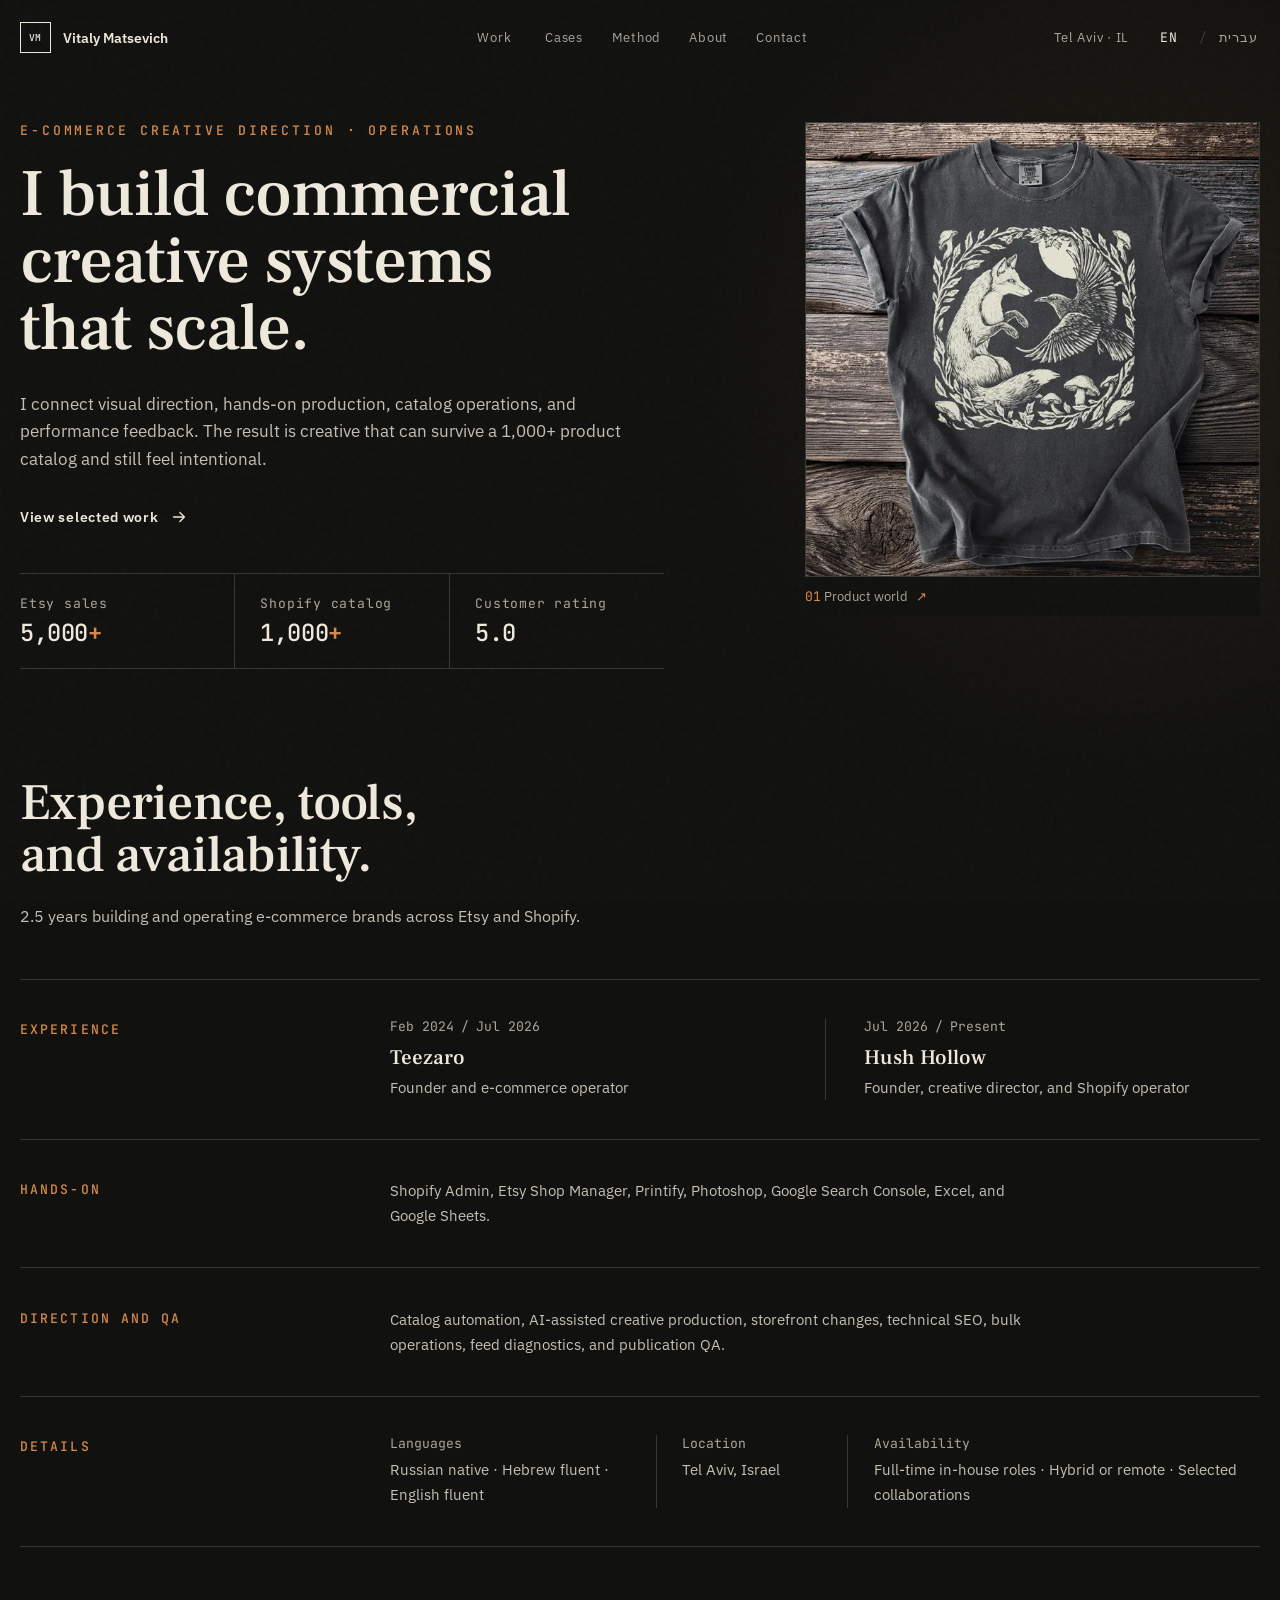
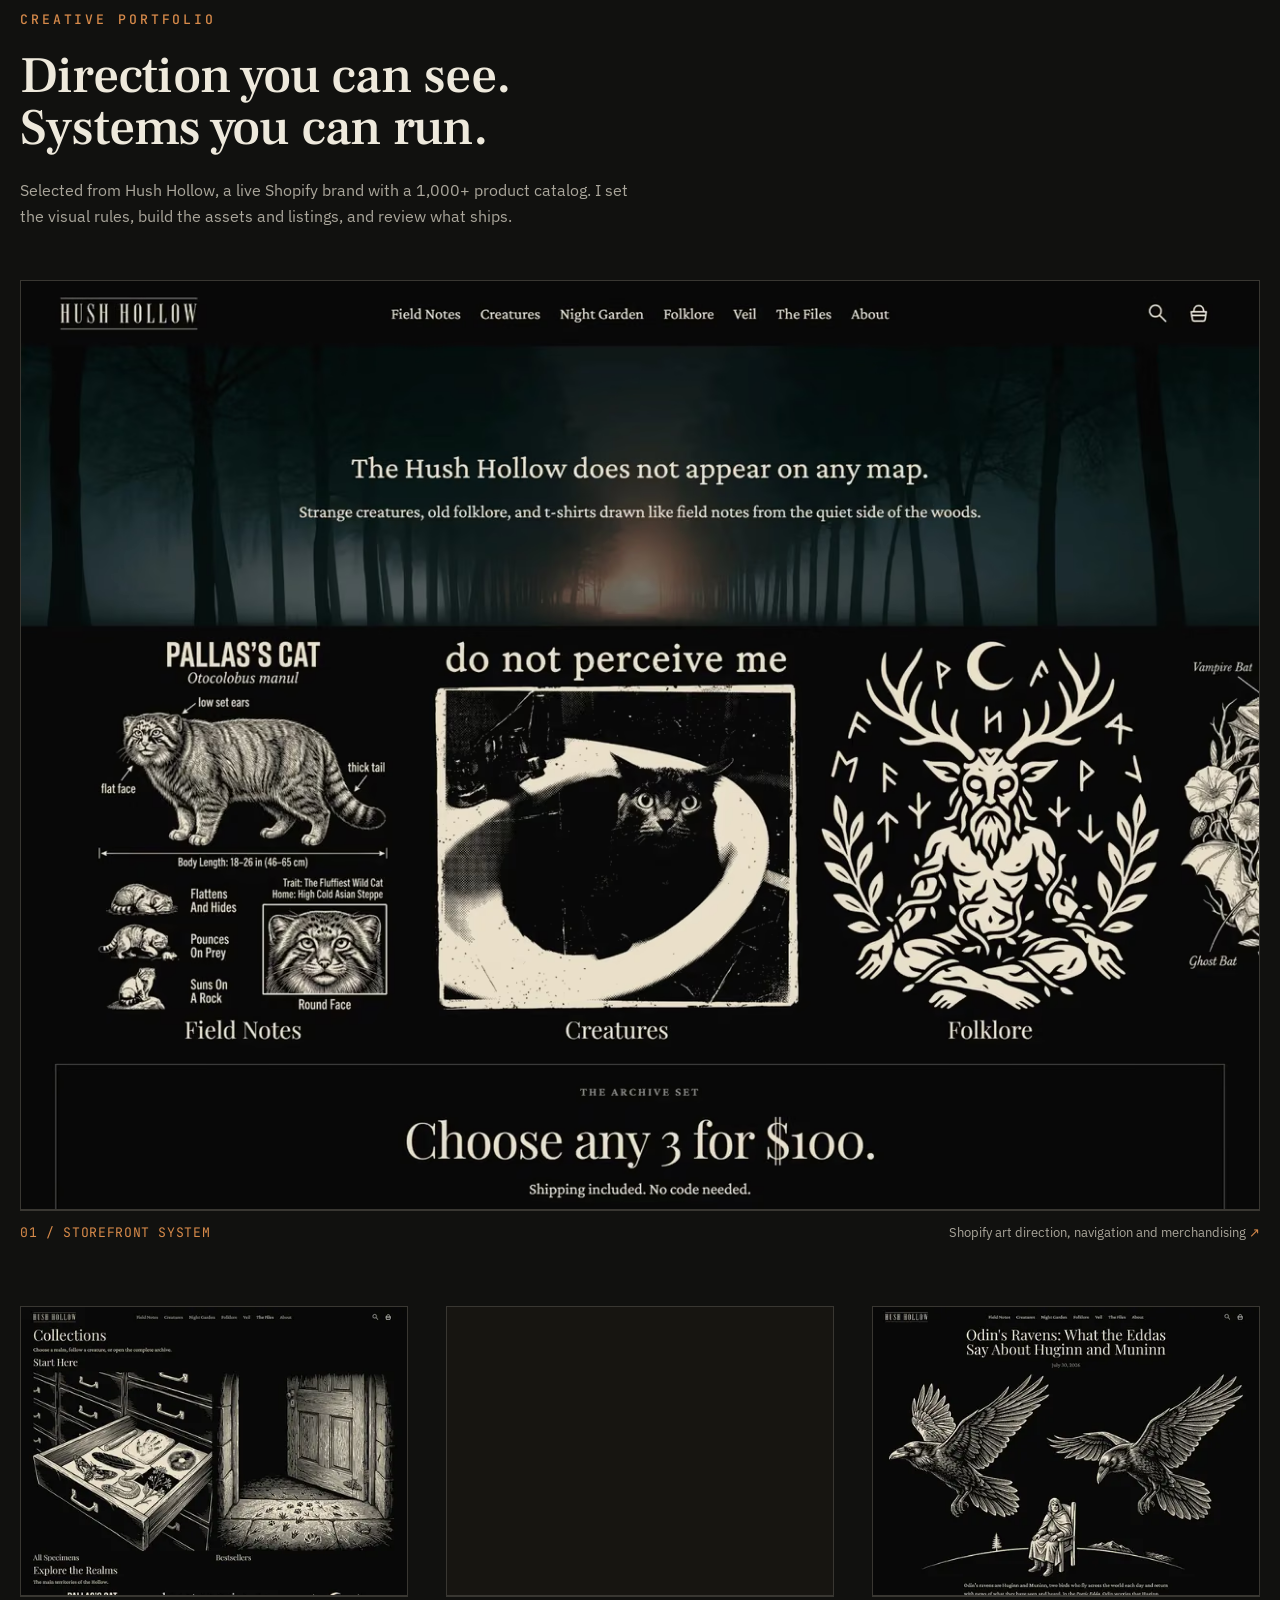
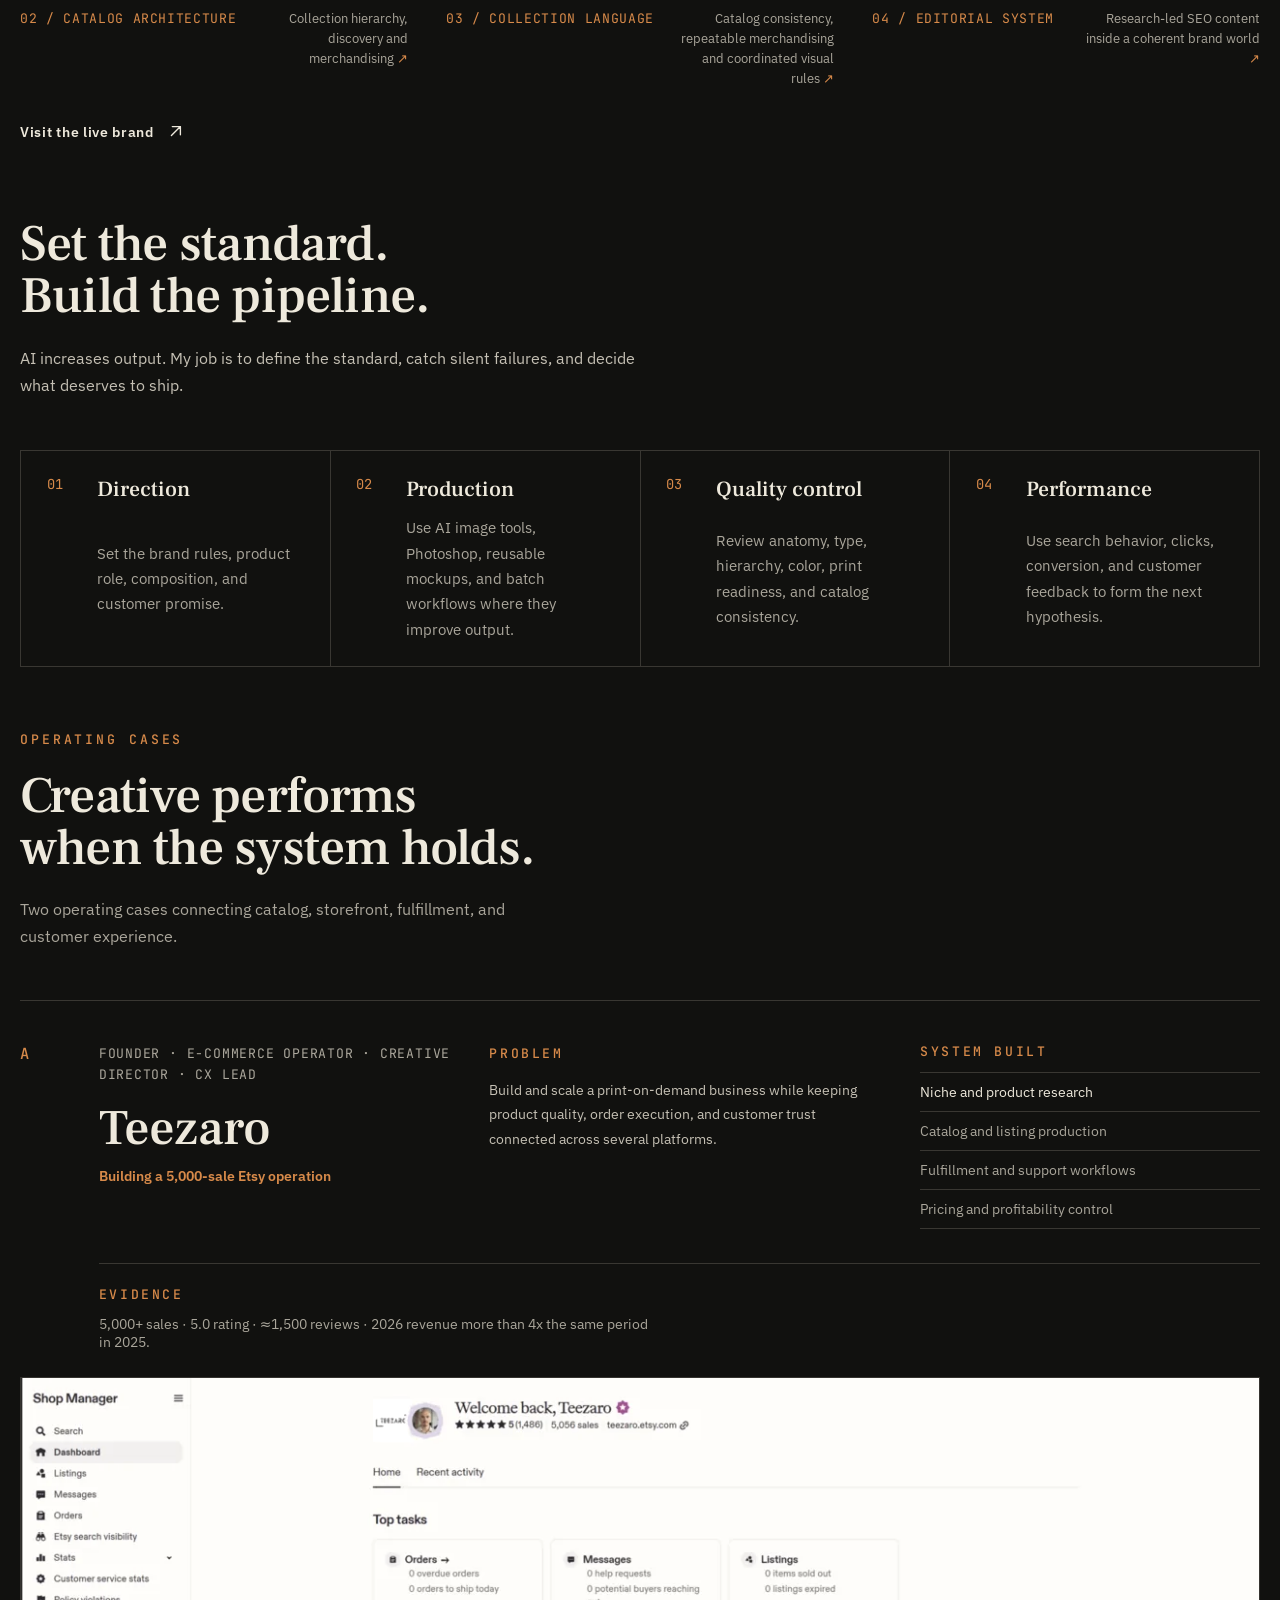
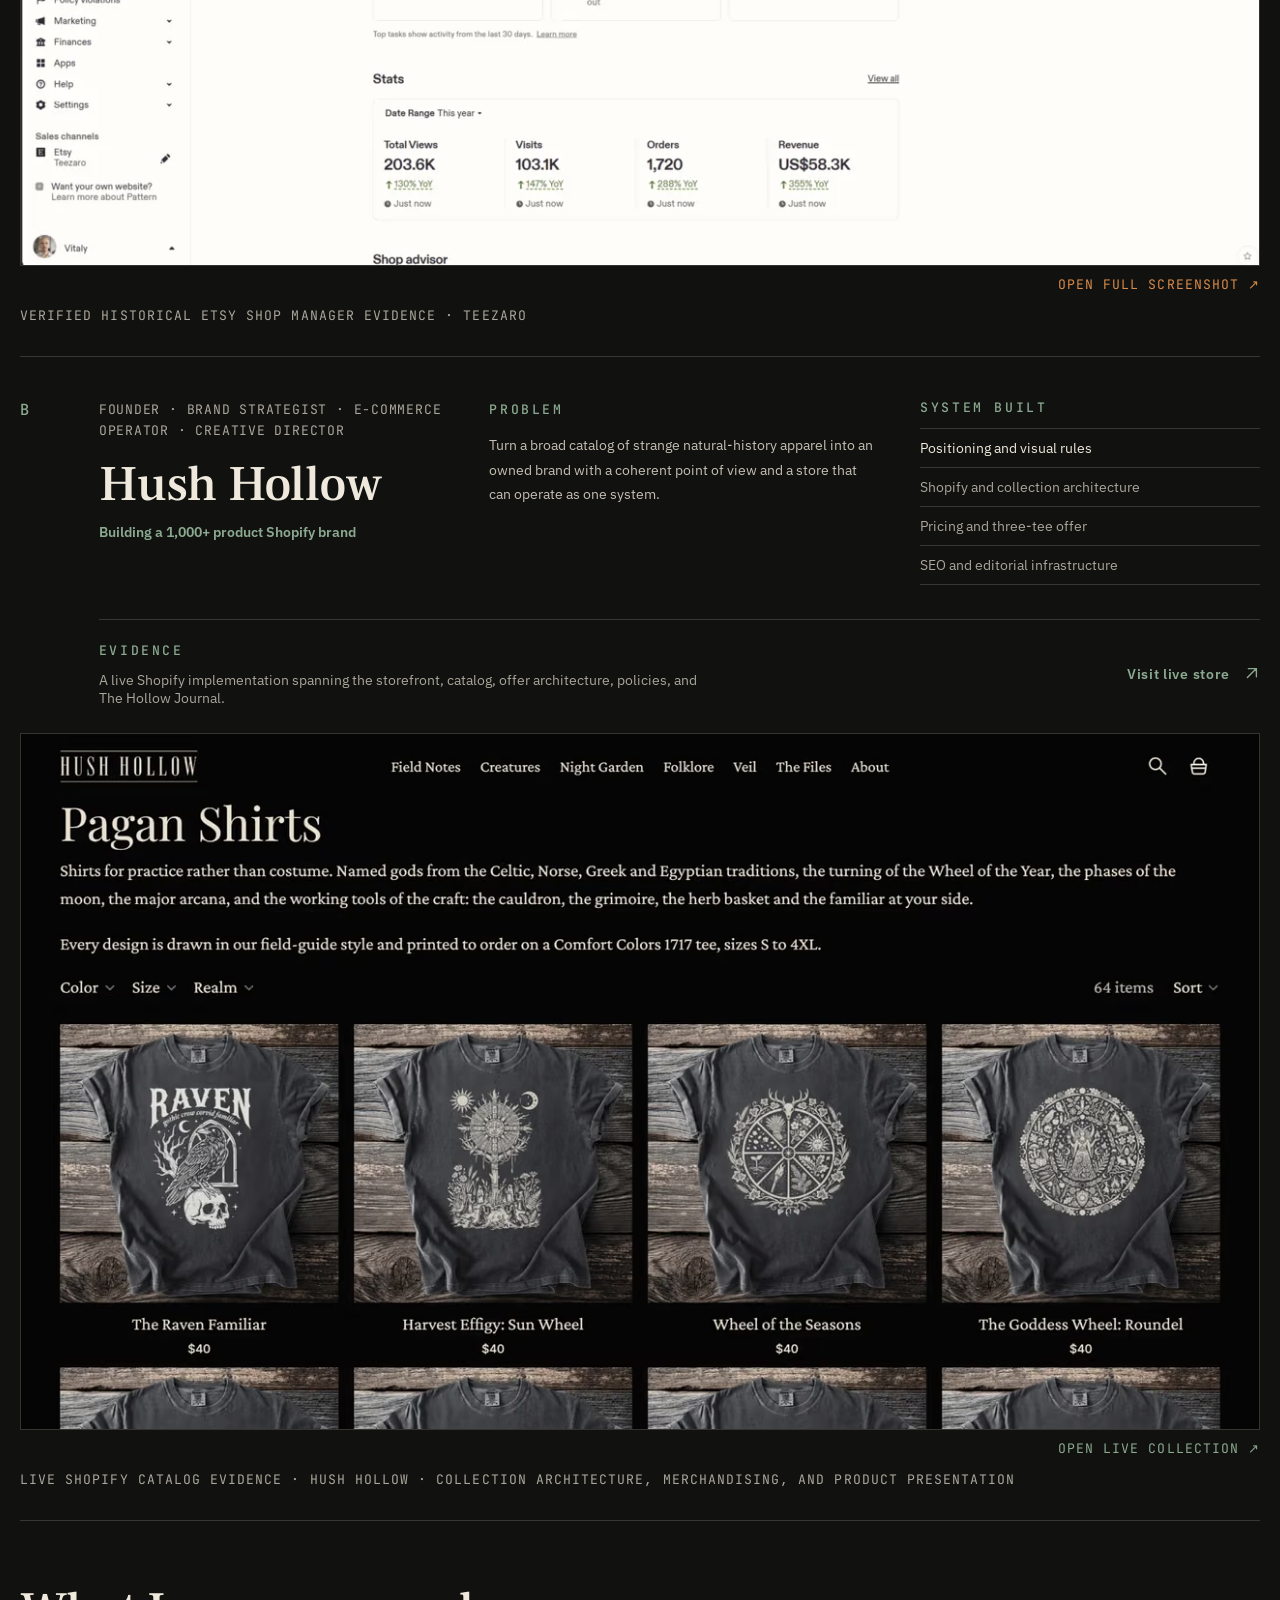
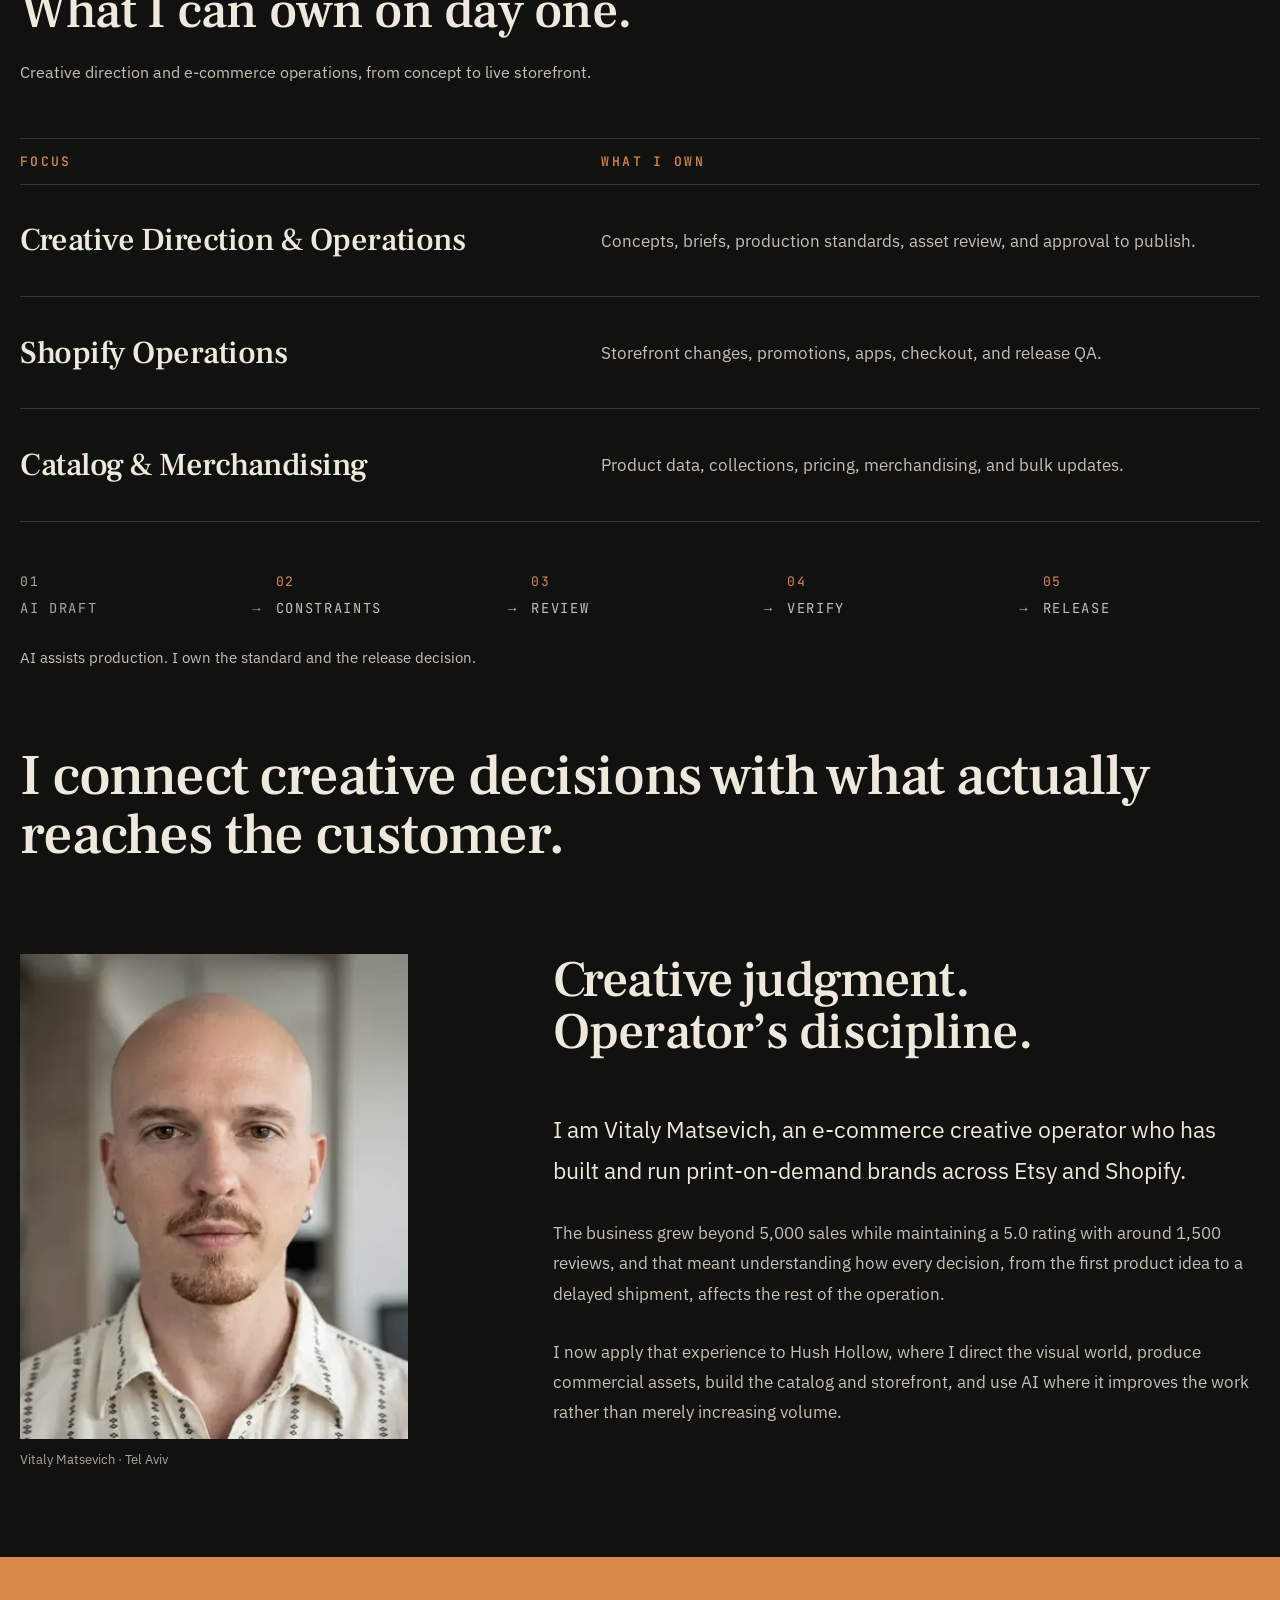
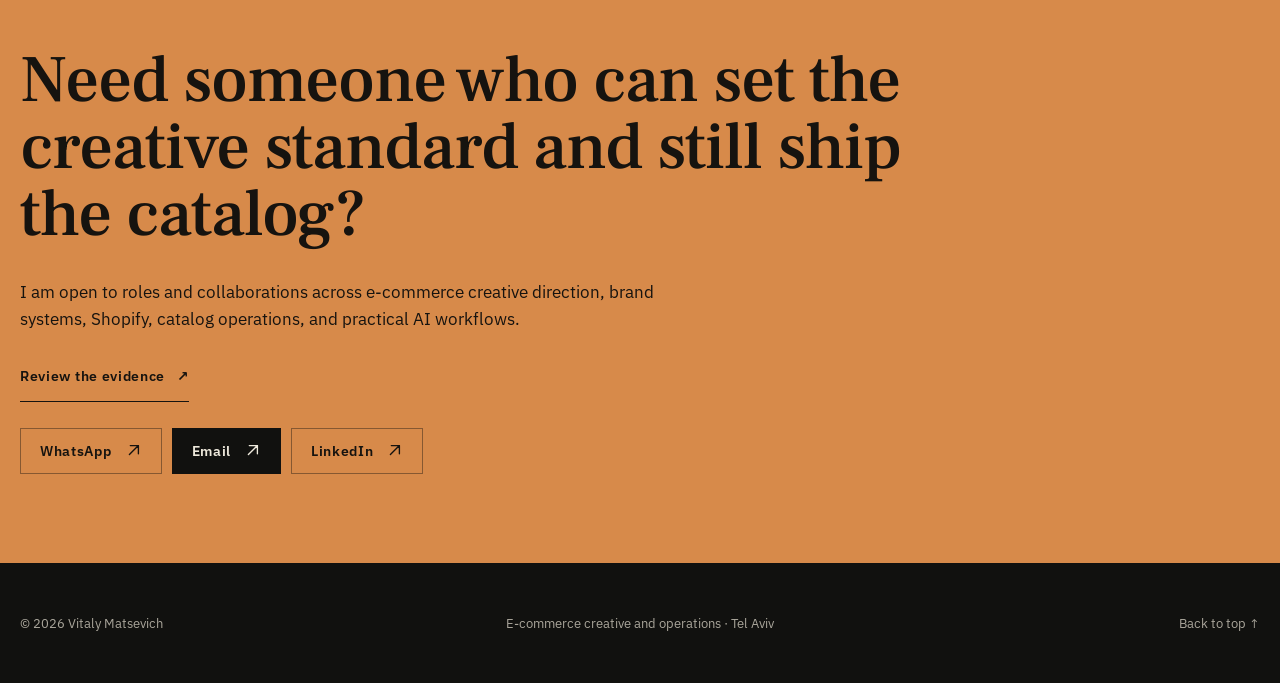
==== commit c6fbccd7: "Correct the AVIF rationale and tighten the growth claim Codex reviewed the branch and caught a measu" ====
--- a/index.html
+++ b/index.html
@@ -261,7 +261,7 @@
               </ul>
             </div>
             <div class="project-foot">
-              <p><span class="field-label">Evidence</span>5,000+ sales · 5.0 rating · ≈1,500 reviews · 2026 revenue more than 4x year over year.</p>
+              <p><span class="field-label">Evidence</span>5,000+ sales · 5.0 rating · ≈1,500 reviews · 2026 revenue more than 4x the same period in 2025.</p>
             </div>
             <figure class="project-evidence">
               <a class="project-evidence-link" href="assets/teezaro-evidence.png" target="_blank" rel="noopener noreferrer" aria-label="Open the full-size Etsy evidence screenshot in a new tab">
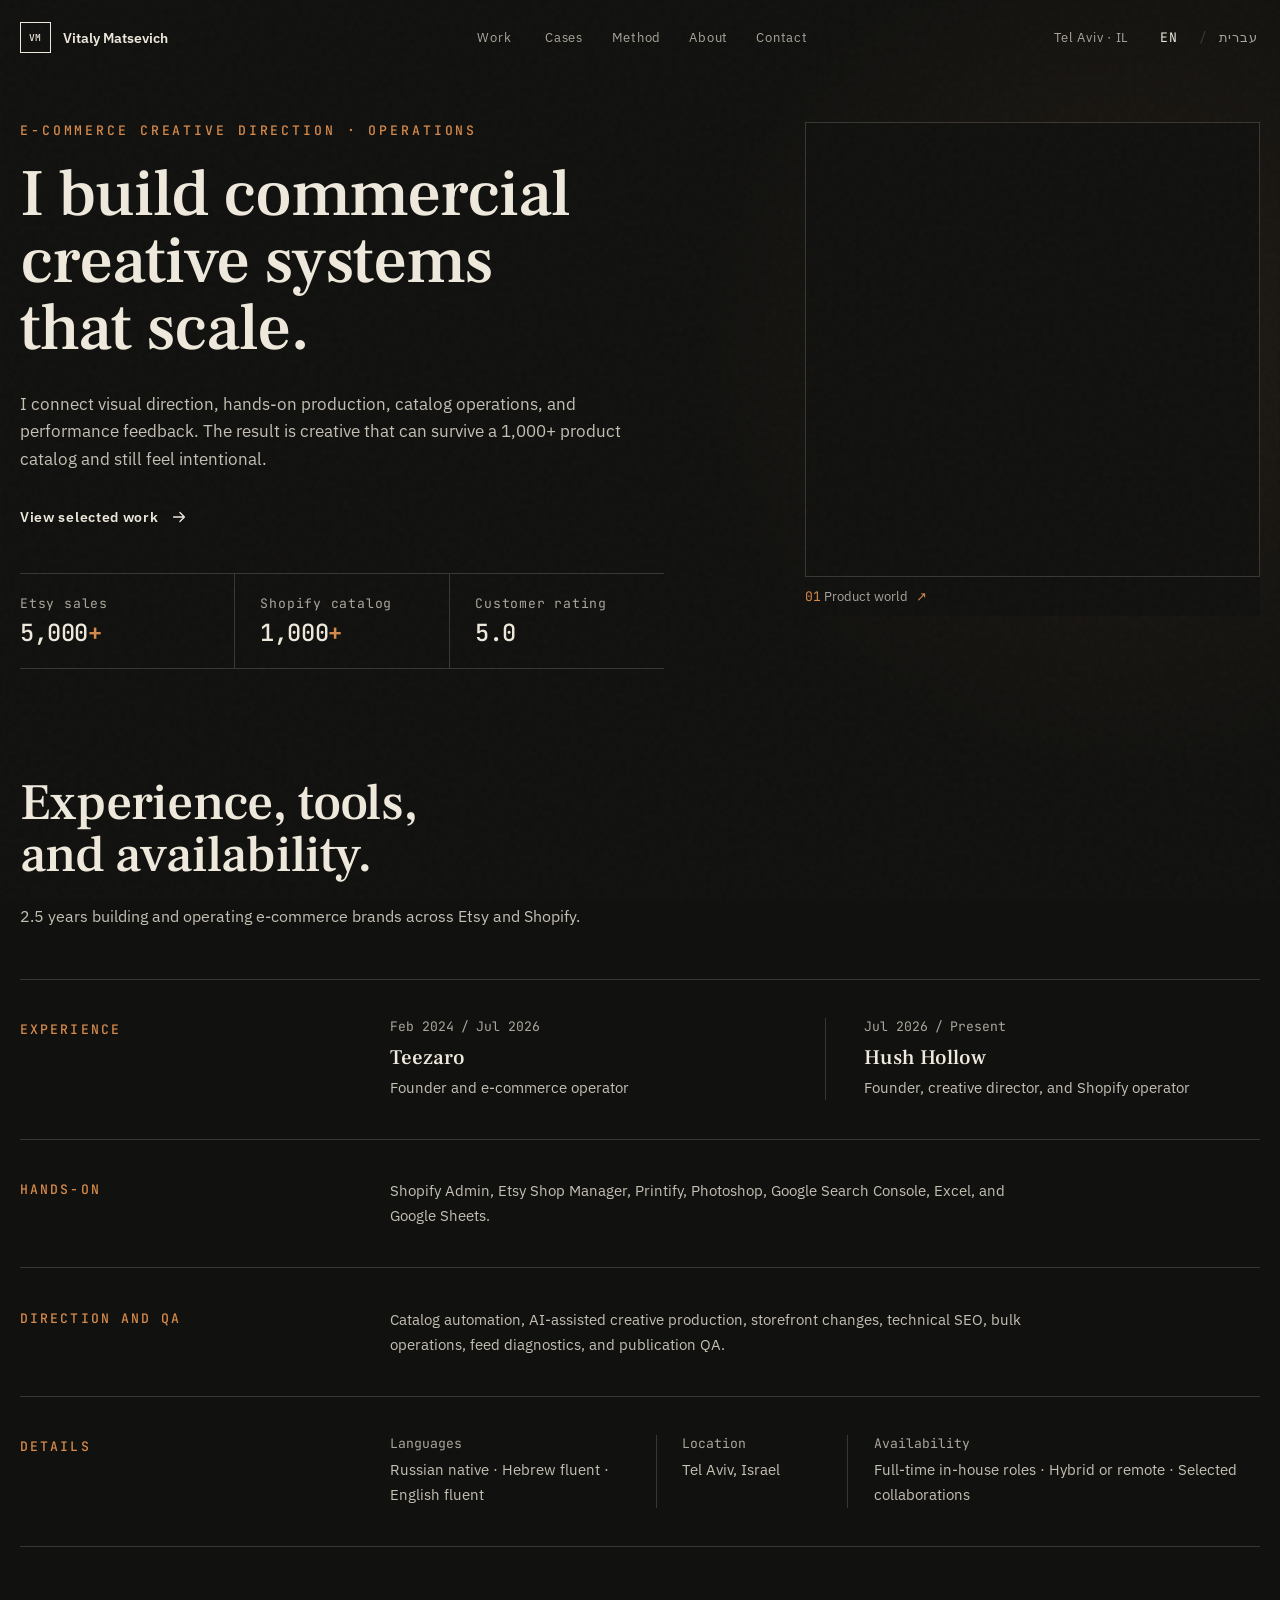
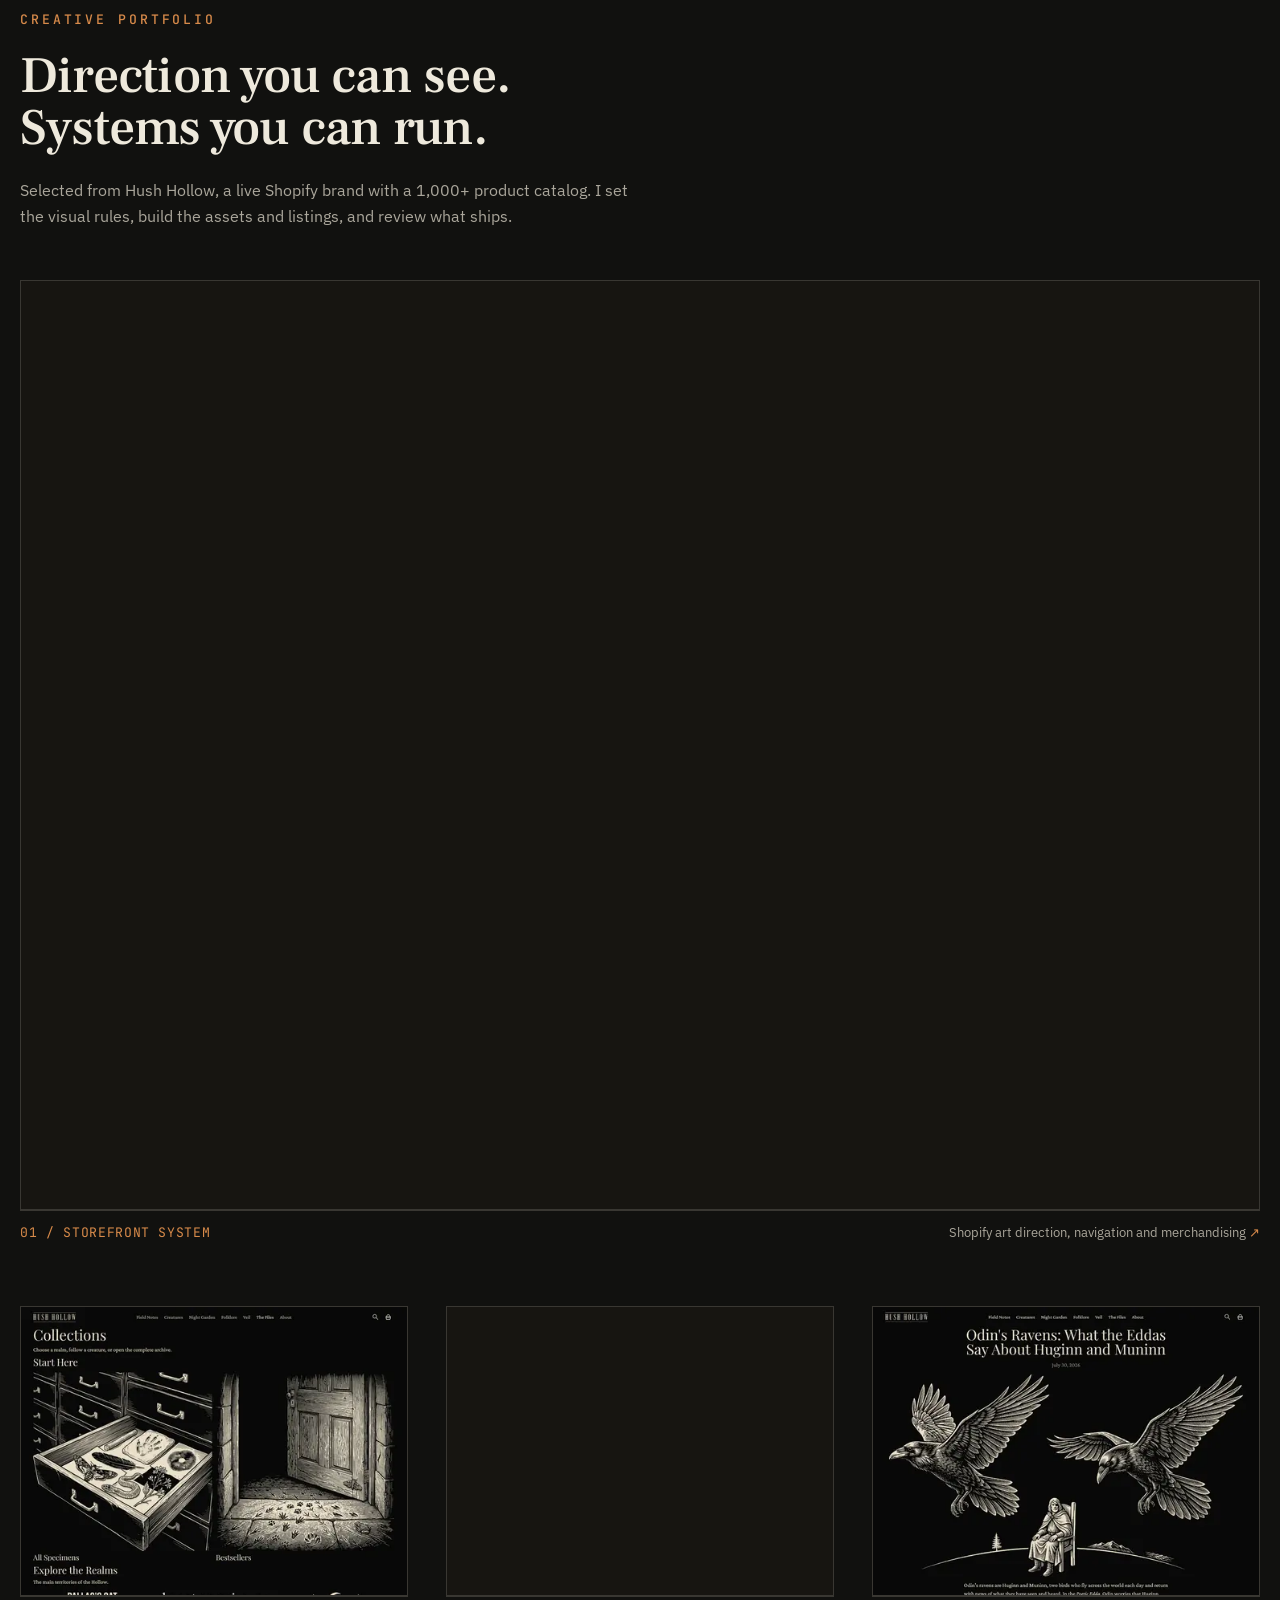
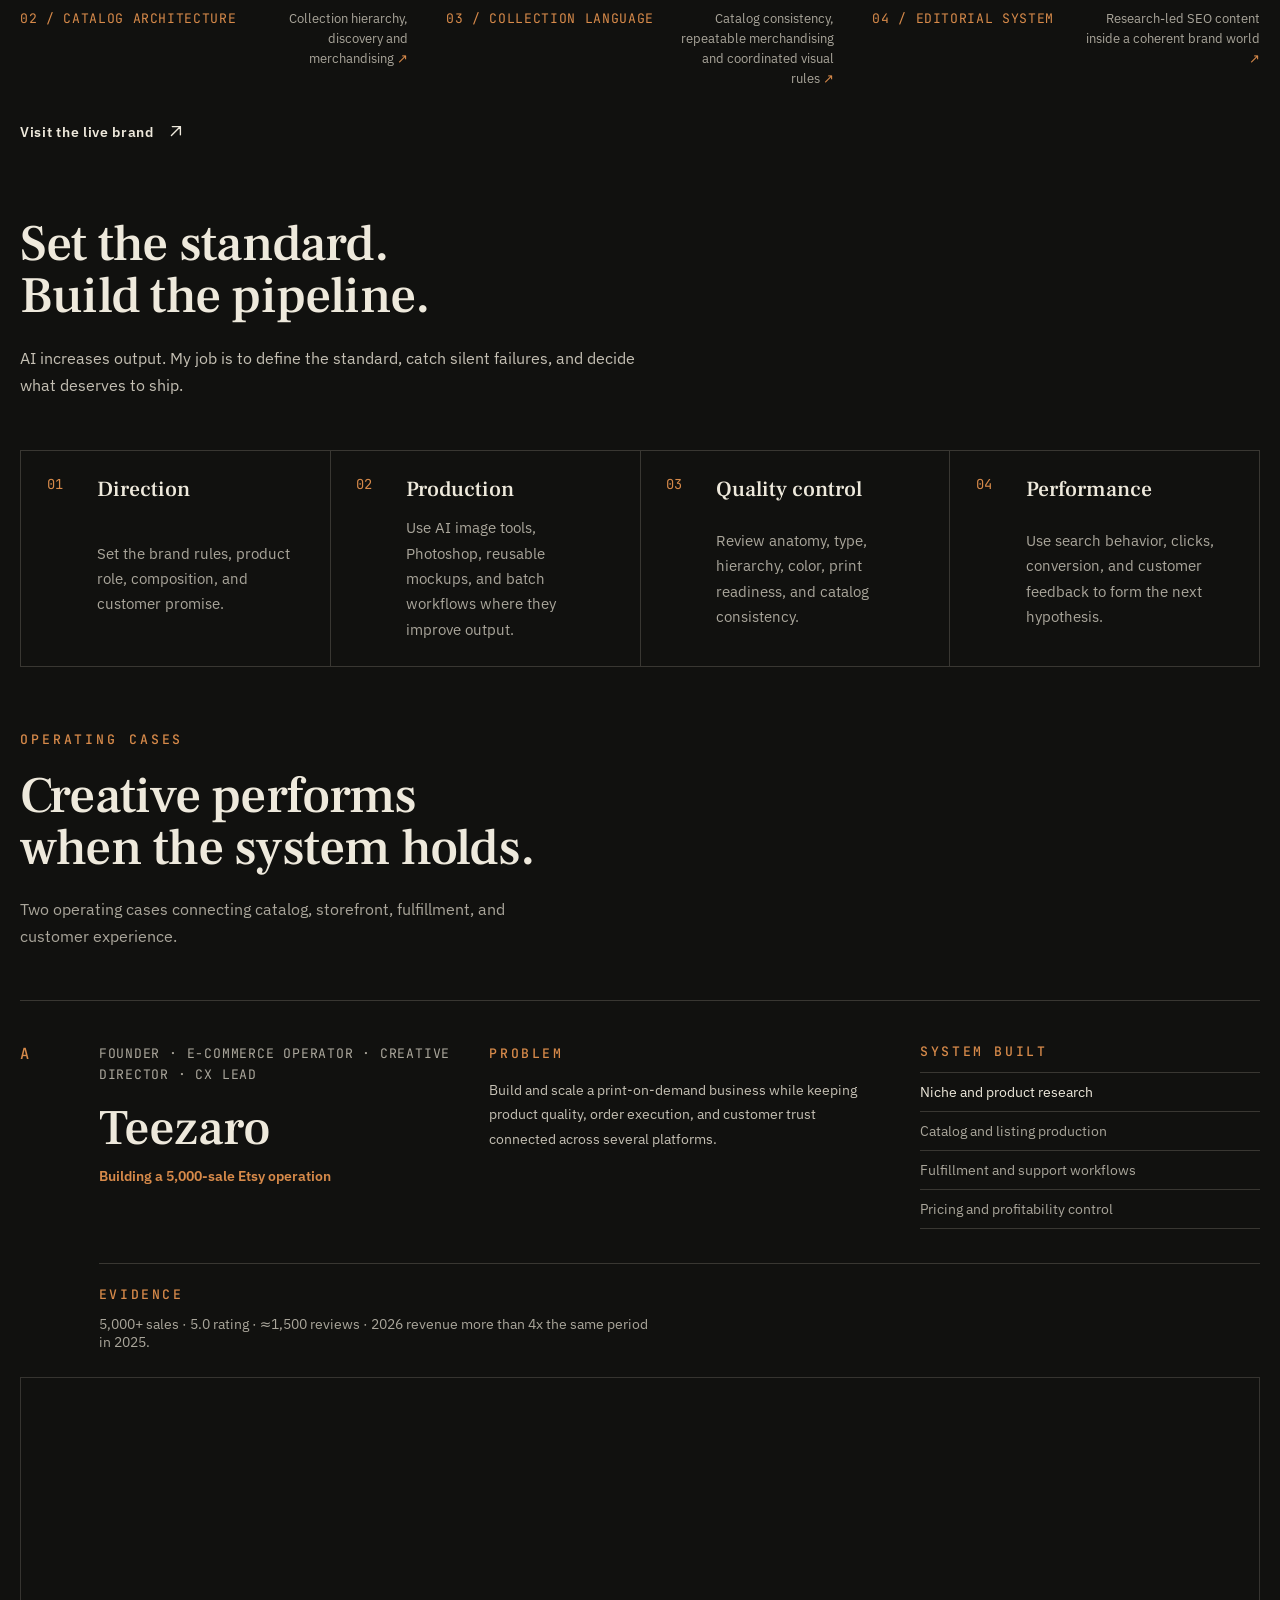
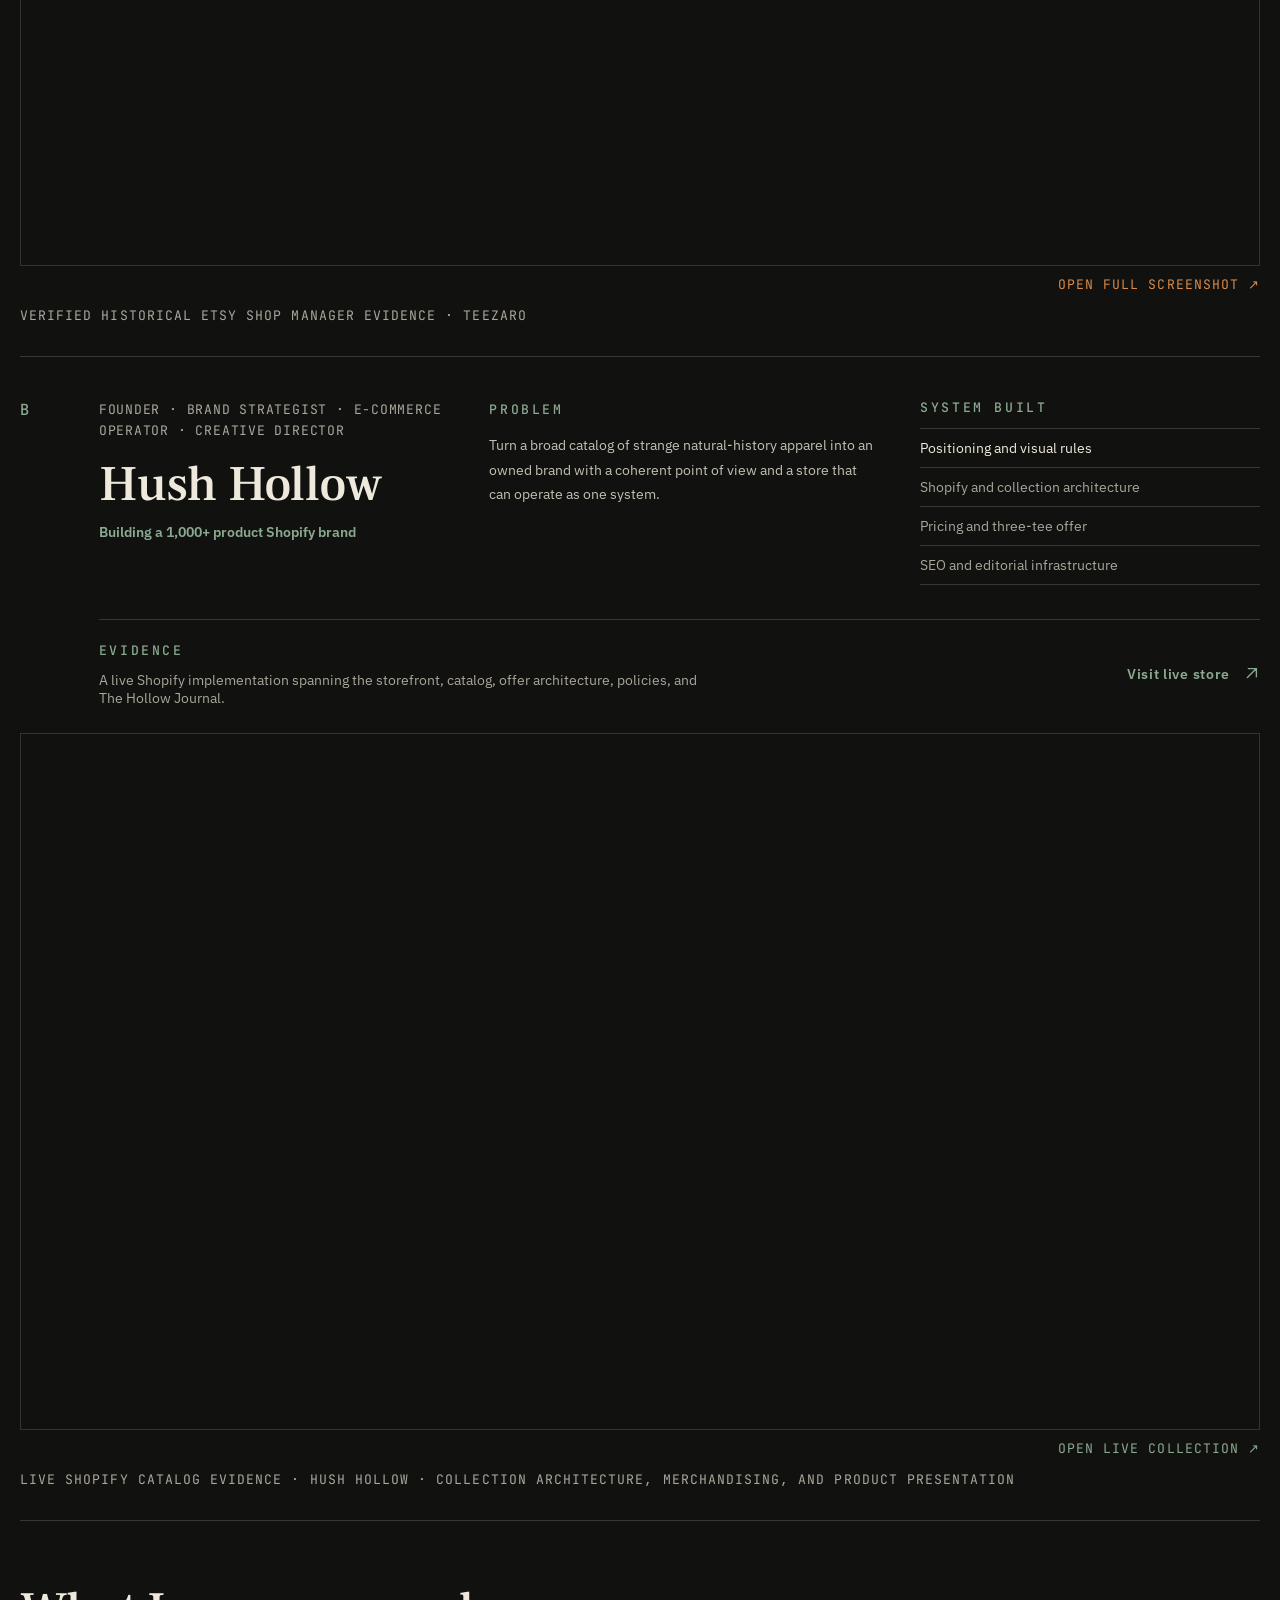
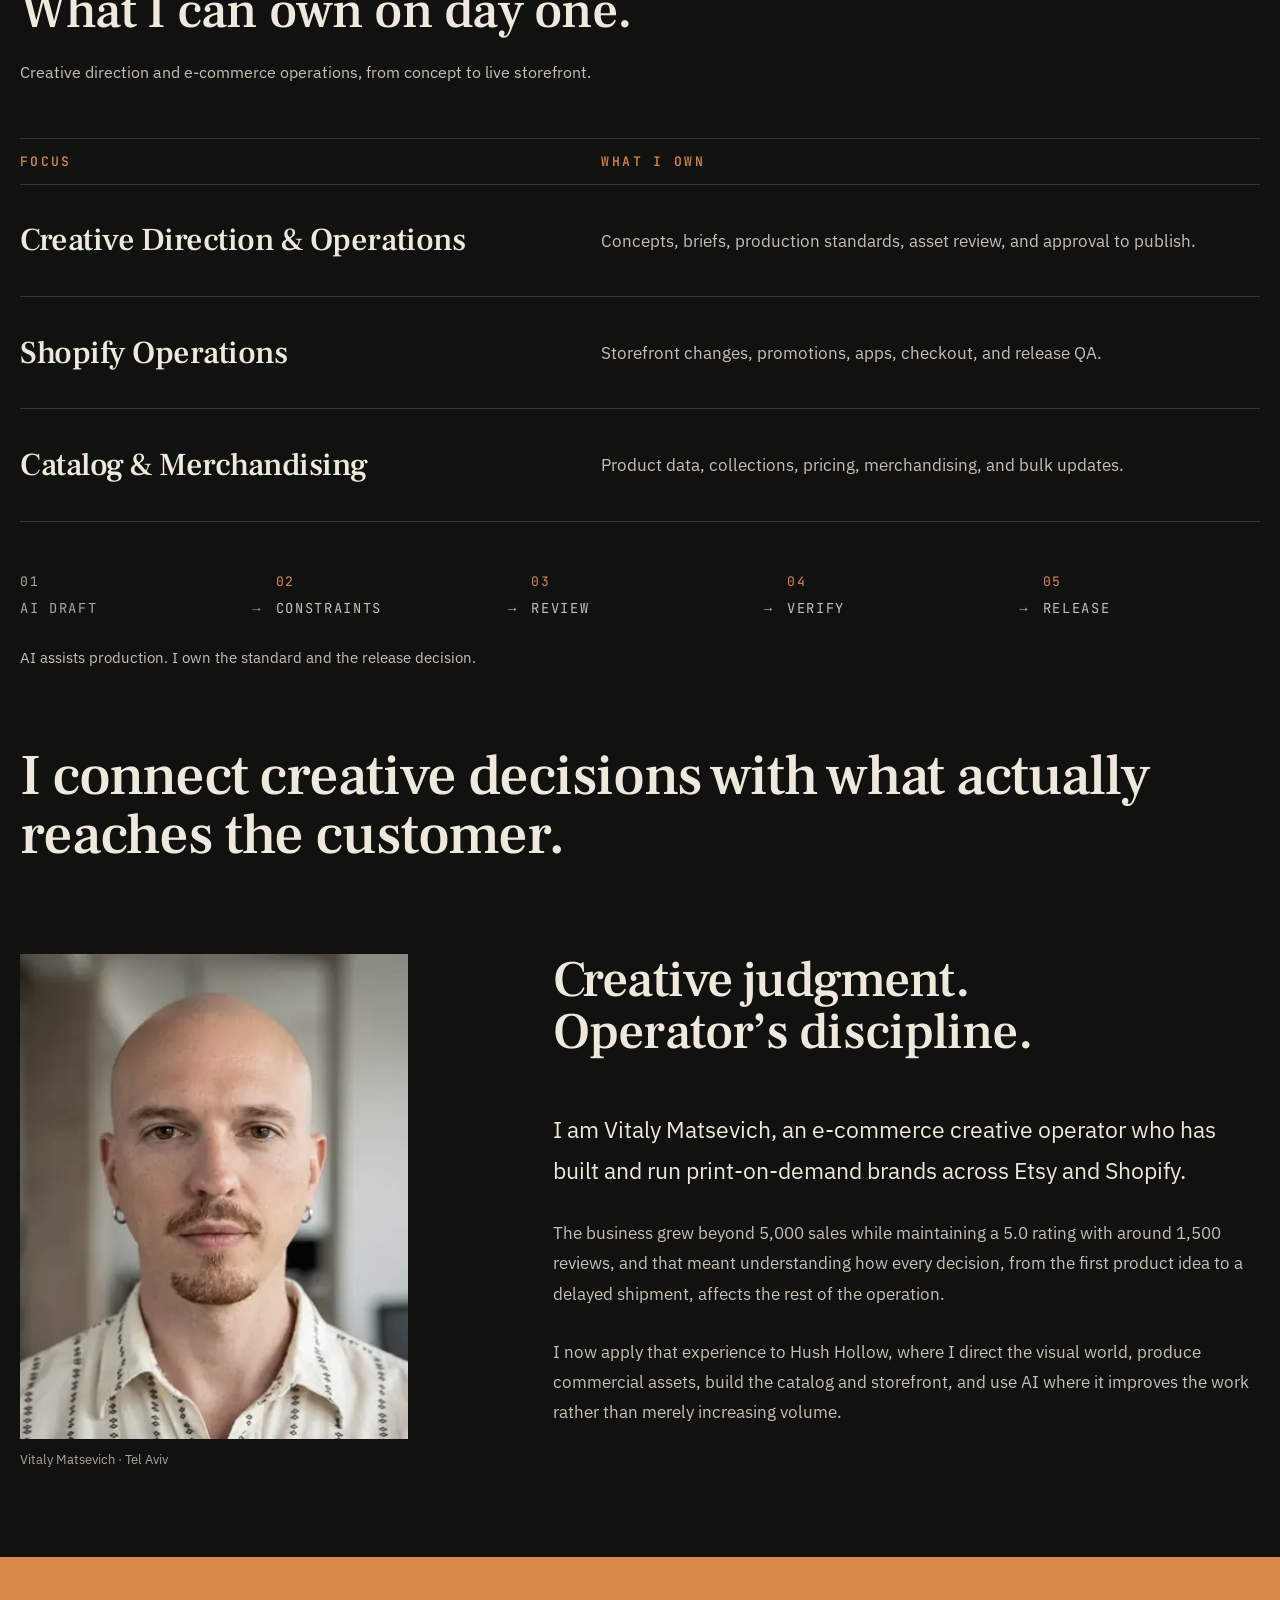
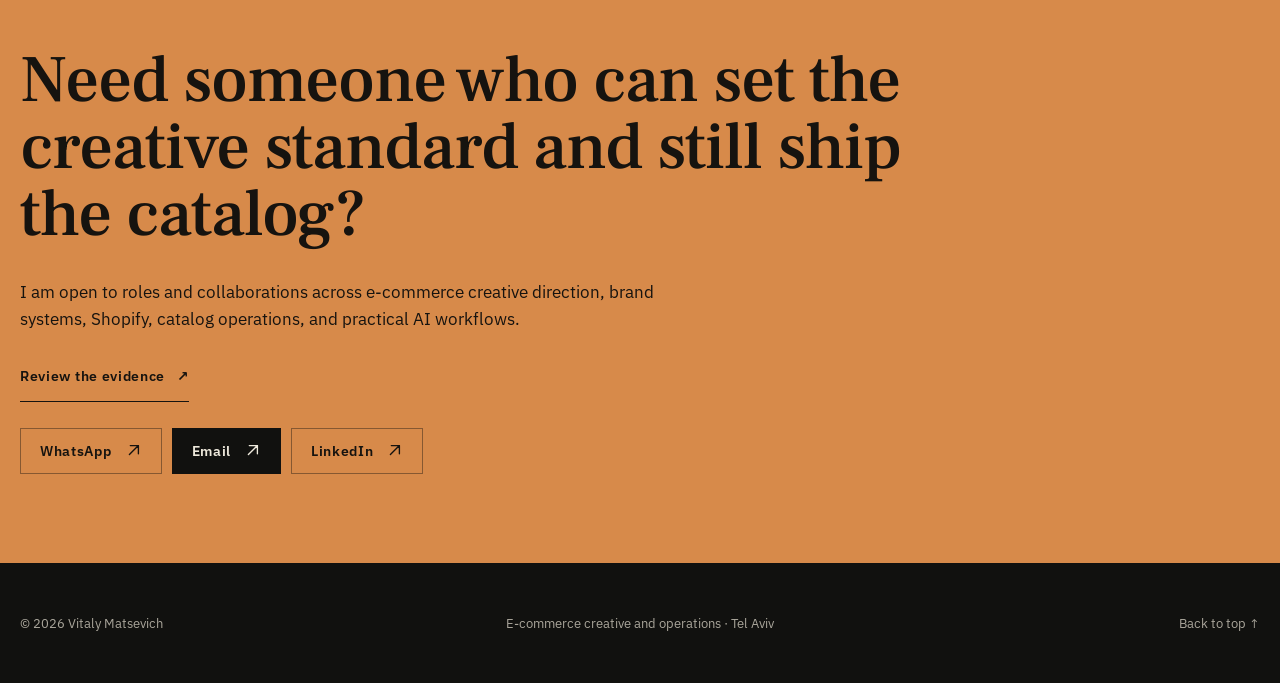
==== commit 79d81b66: "Point the full screenshot link at the capture actually on screen Codex caught the last inconsistency" ====
--- a/index.html
+++ b/index.html
@@ -264,7 +264,7 @@
               <p><span class="field-label">Evidence</span>5,000+ sales · 5.0 rating · ≈1,500 reviews · 2026 revenue more than 4x the same period in 2025.</p>
             </div>
             <figure class="project-evidence">
-              <a class="project-evidence-link" href="assets/teezaro-evidence.png" target="_blank" rel="noopener noreferrer" aria-label="Open the full-size Etsy evidence screenshot in a new tab">
+              <a class="project-evidence-link" href="assets/teezaro-evidence.png" data-evidence-mobile="assets/teezaro-evidence-mobile.png" target="_blank" rel="noopener noreferrer" aria-label="Open the full-size Etsy evidence screenshot in a new tab">
                 <picture>
                   <source
                     media="(max-width: 680px)"
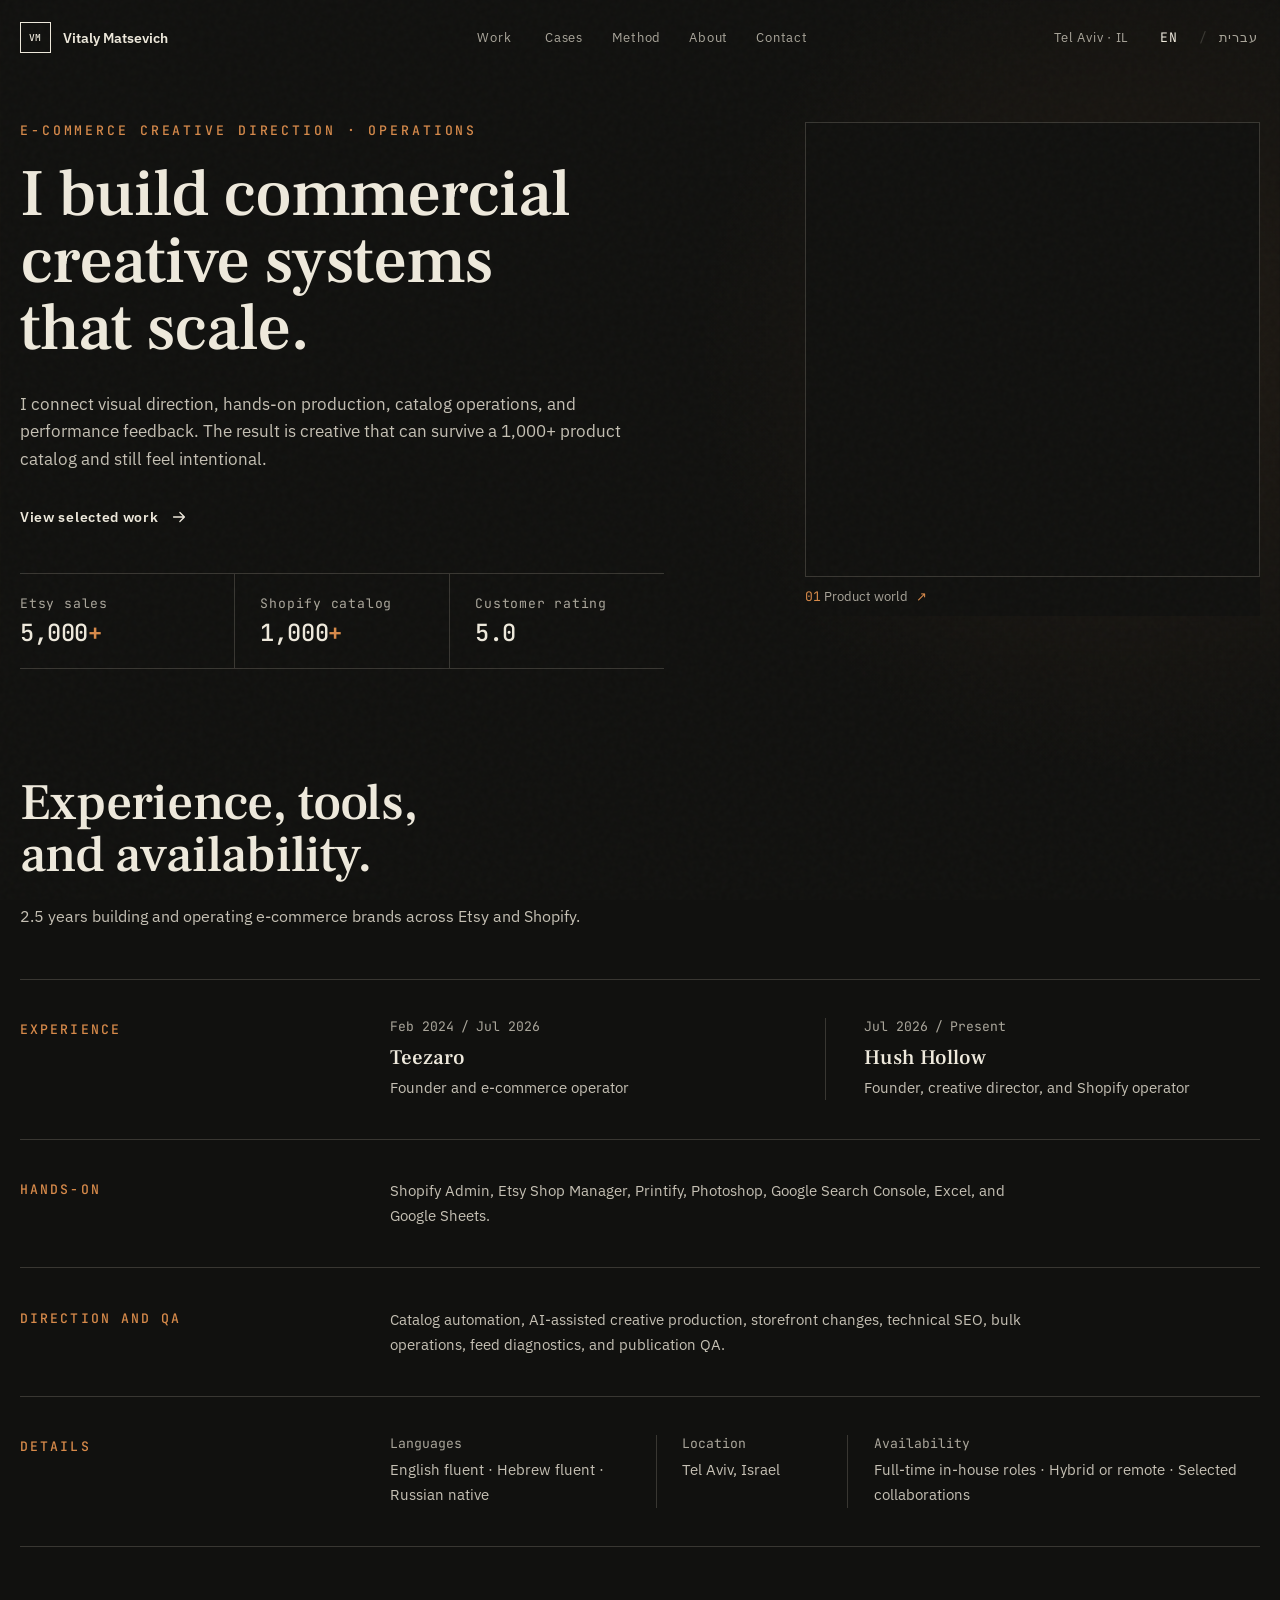
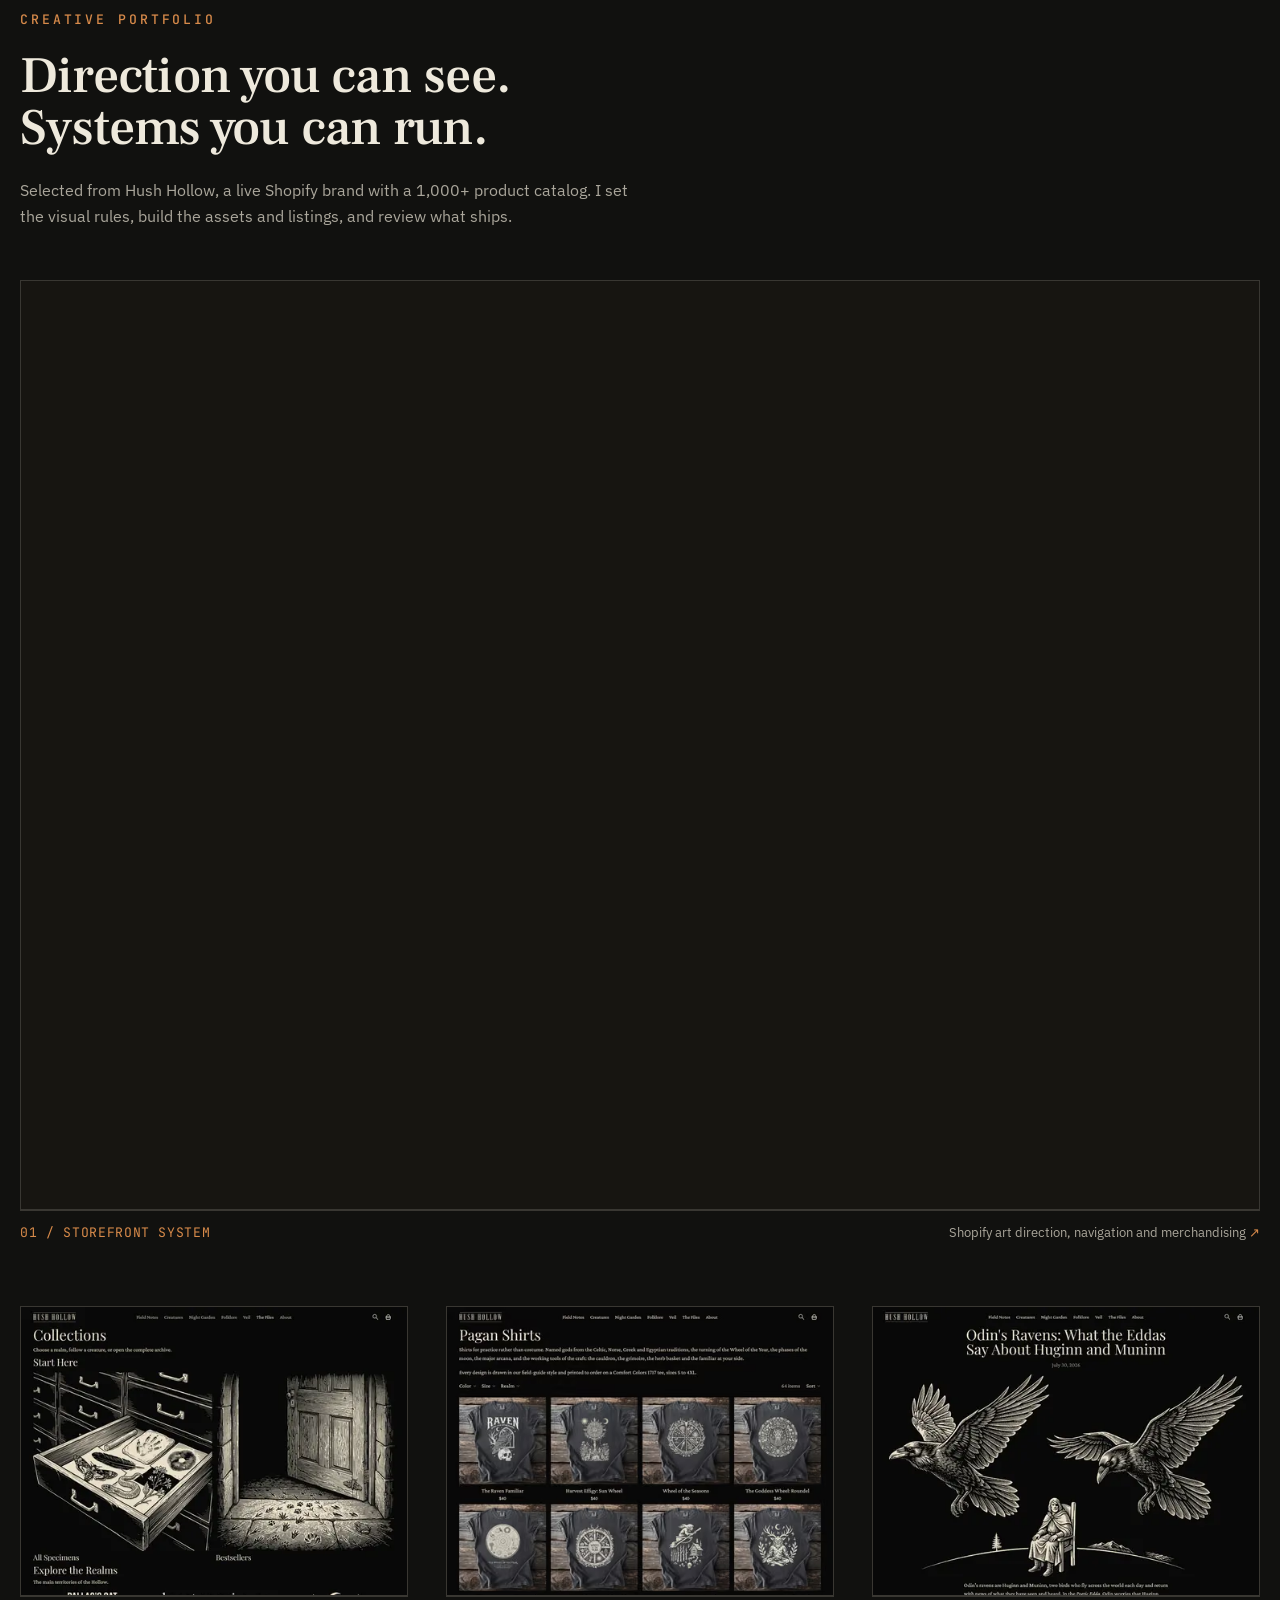
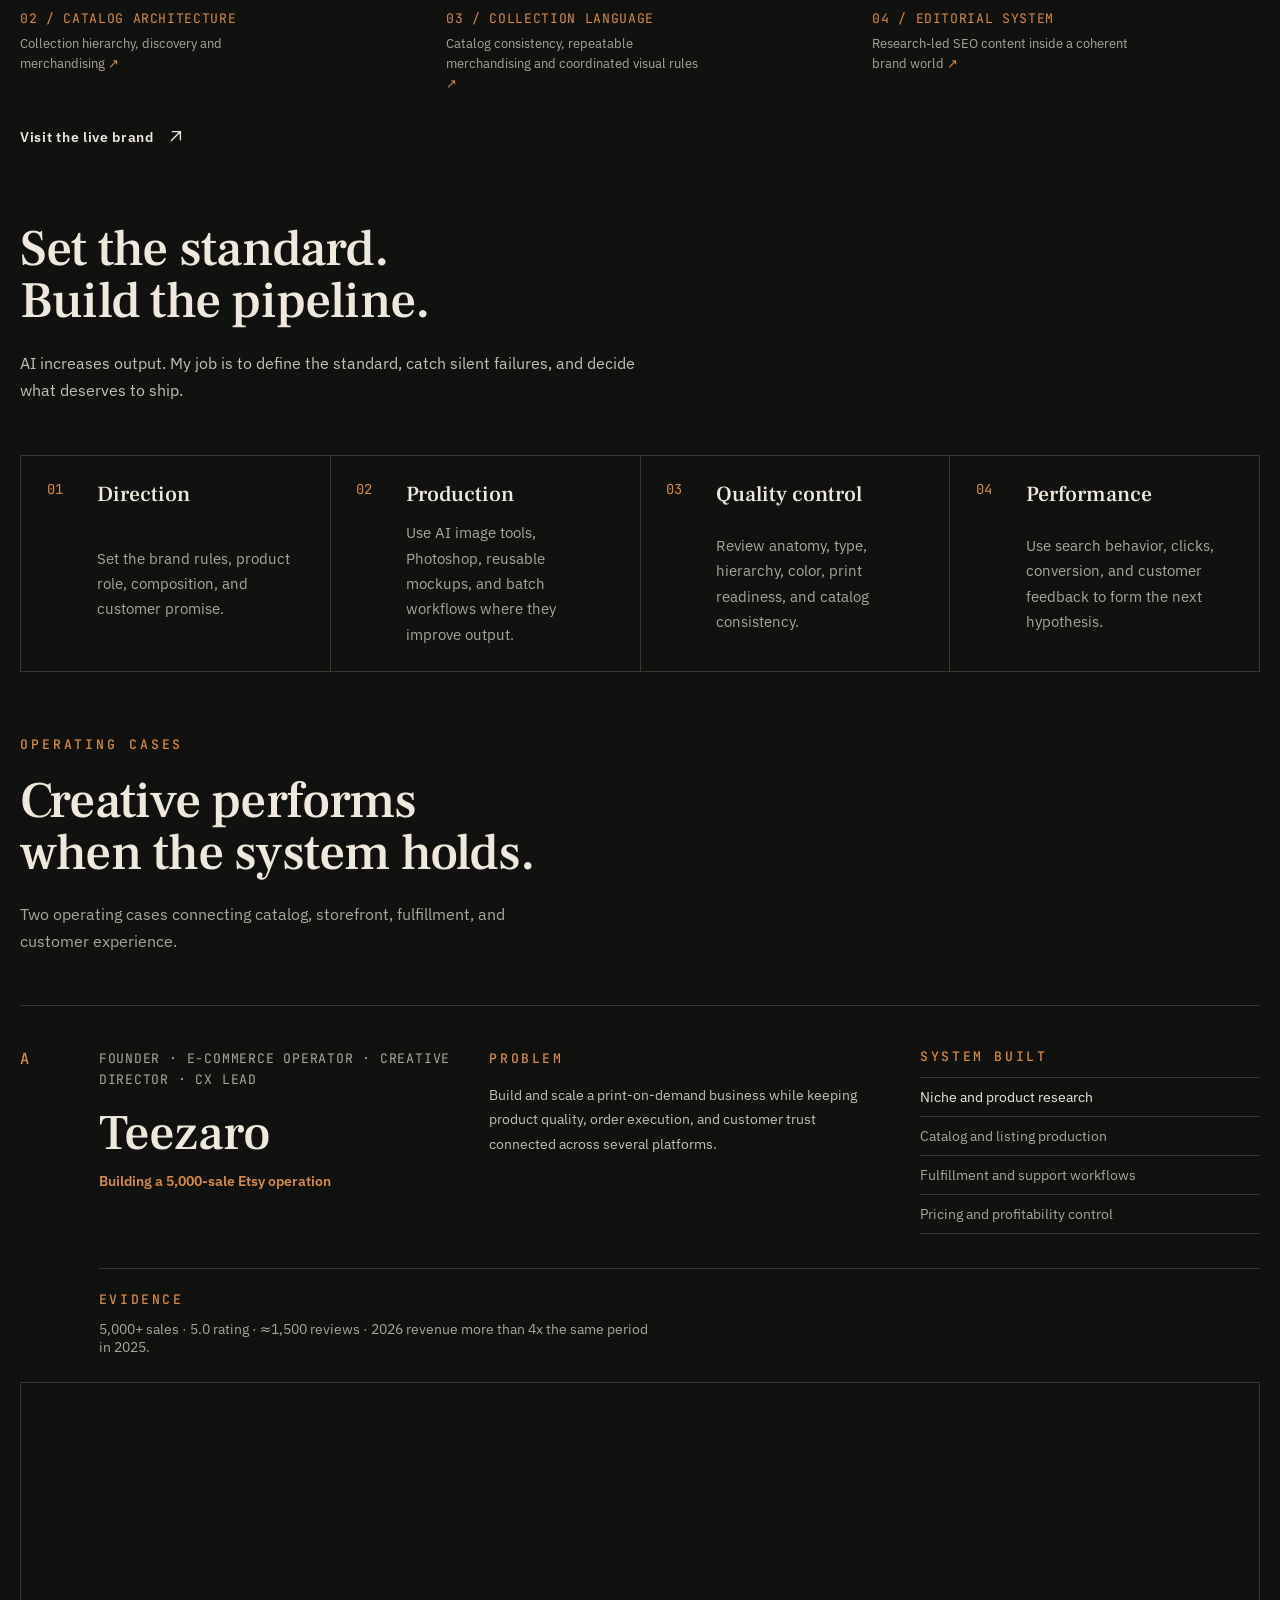
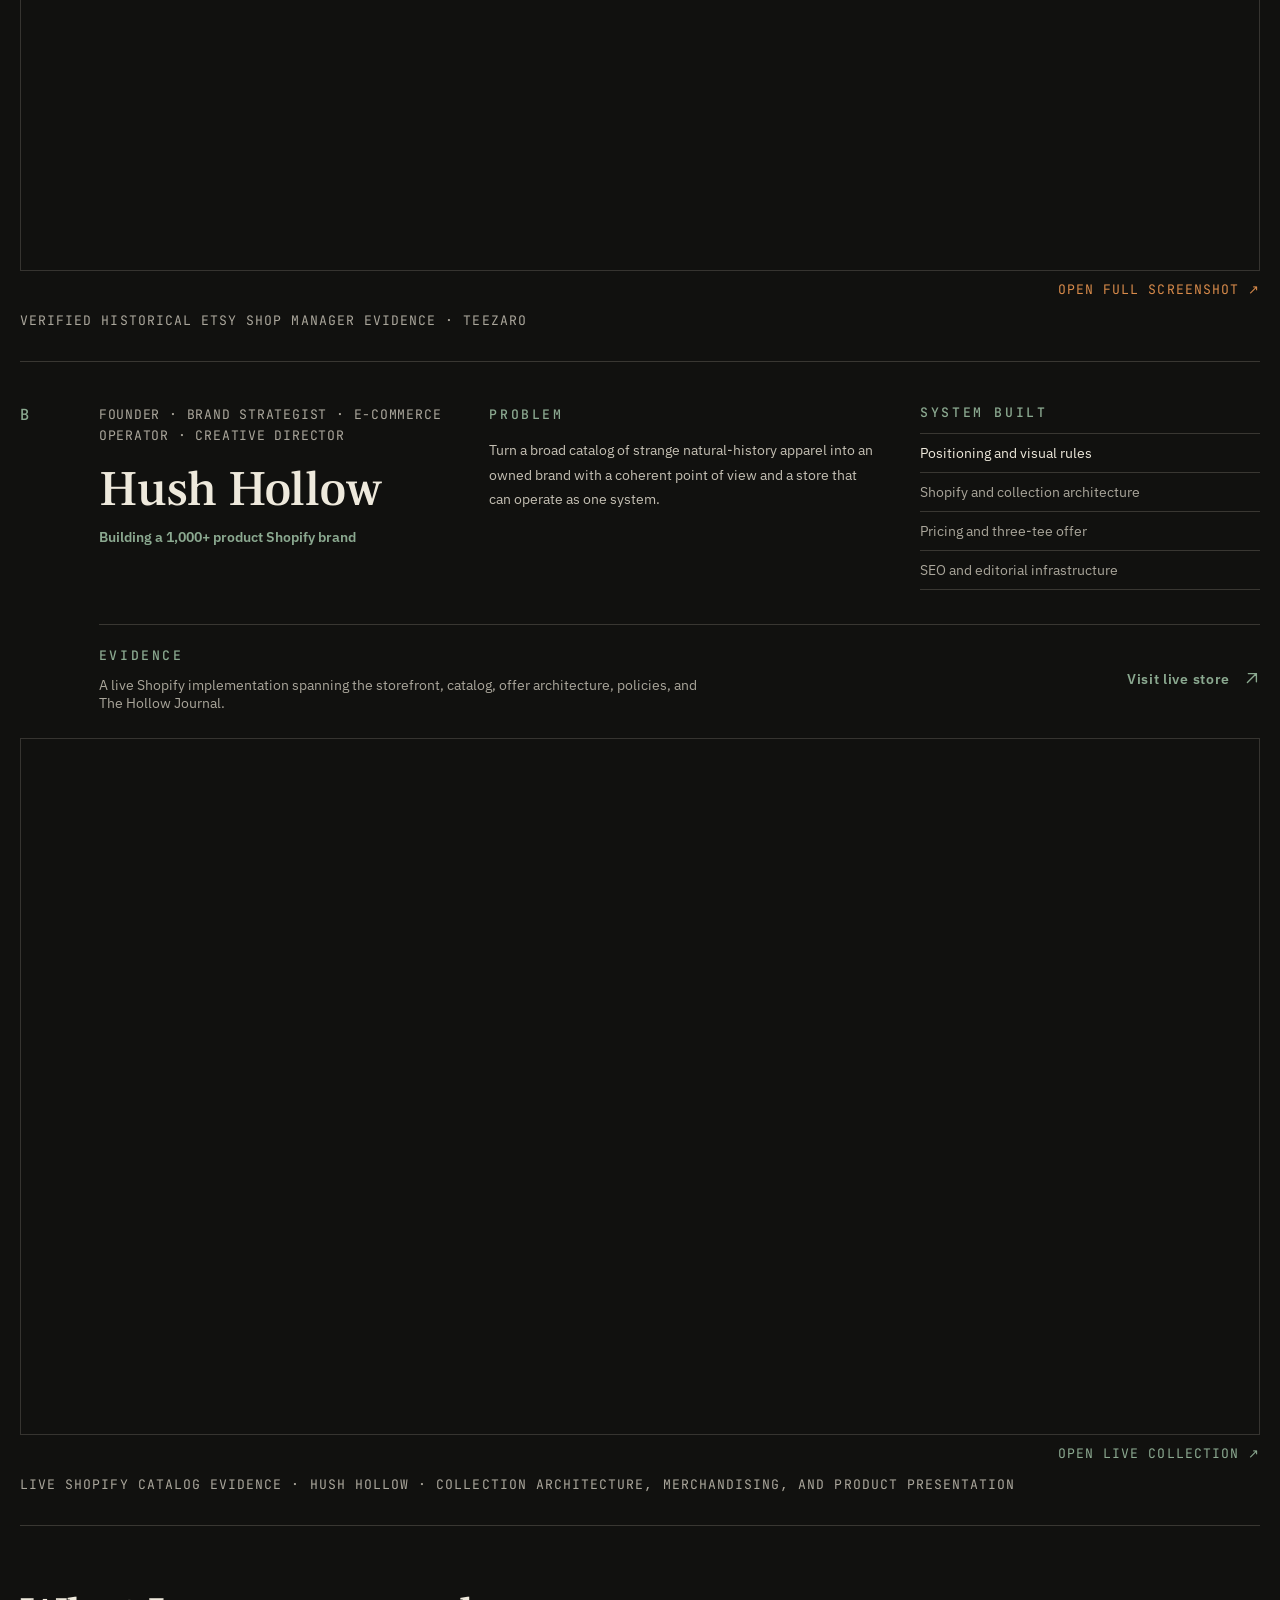
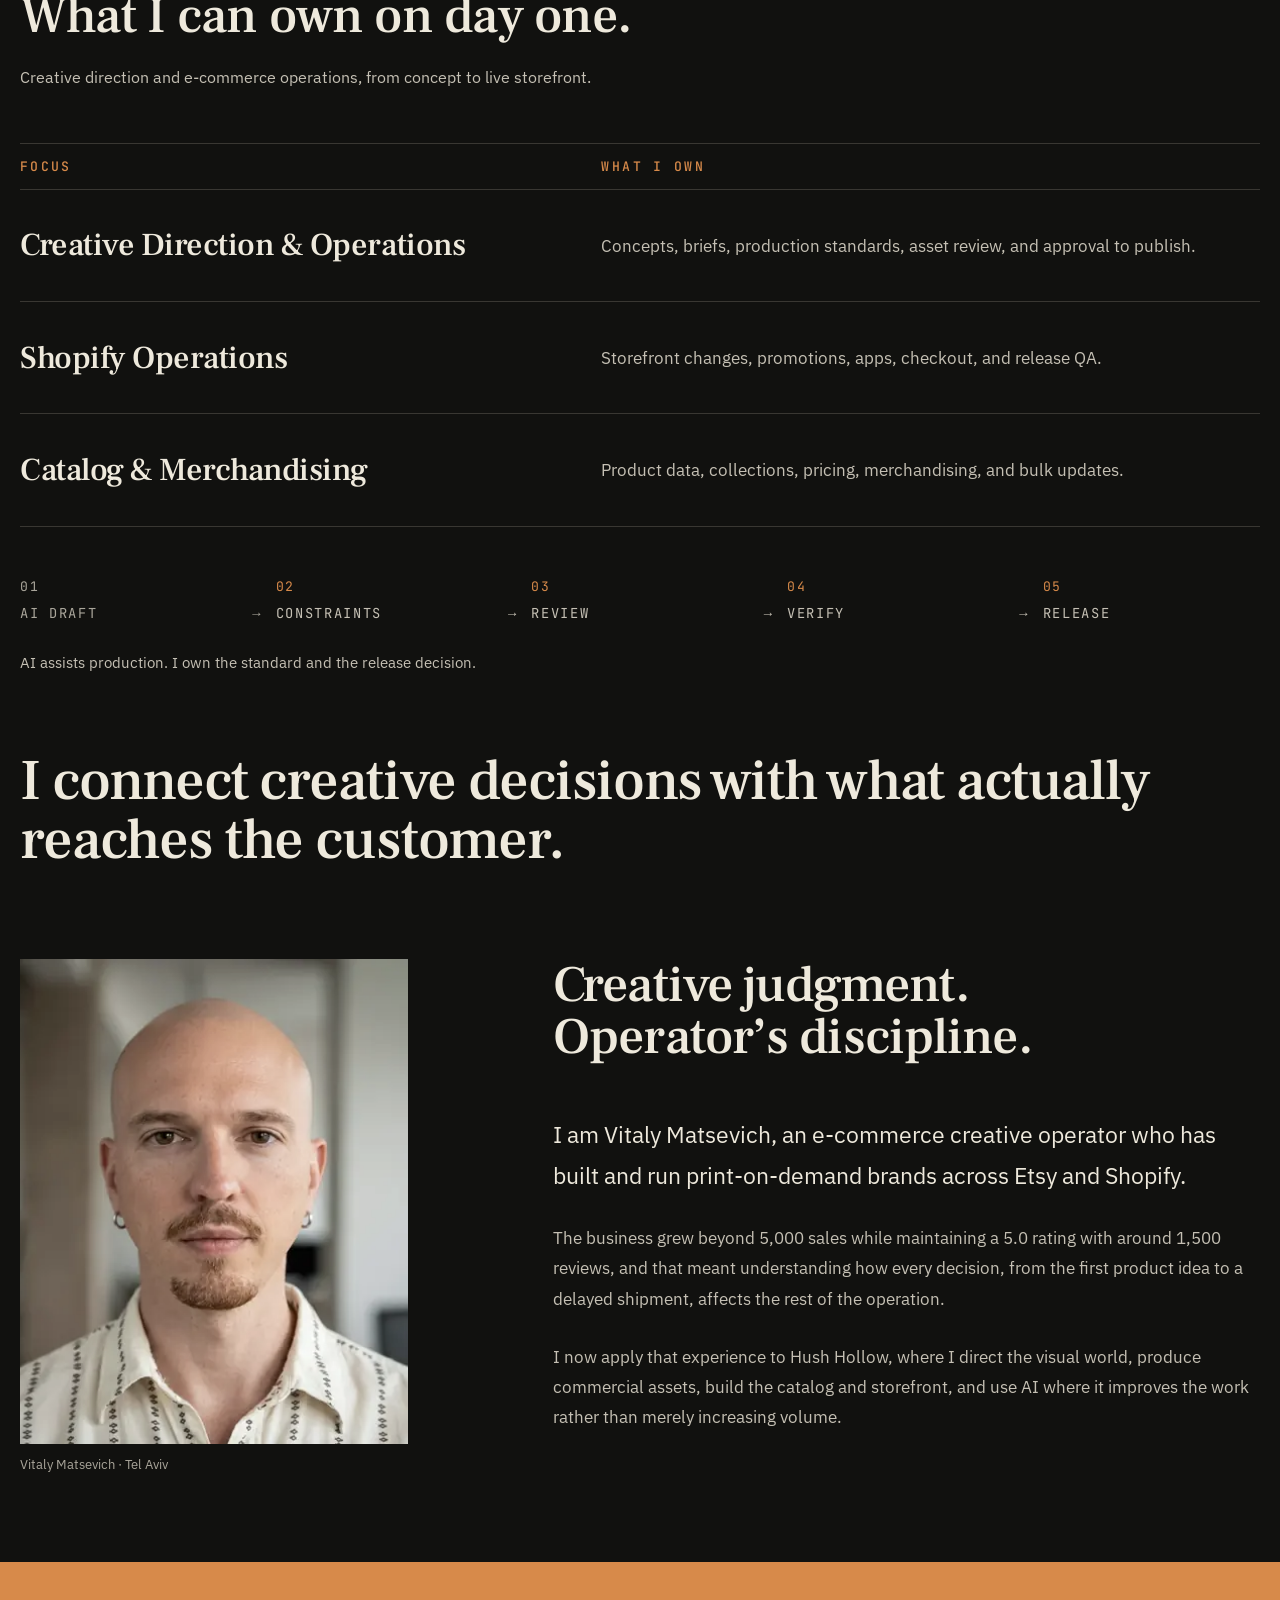
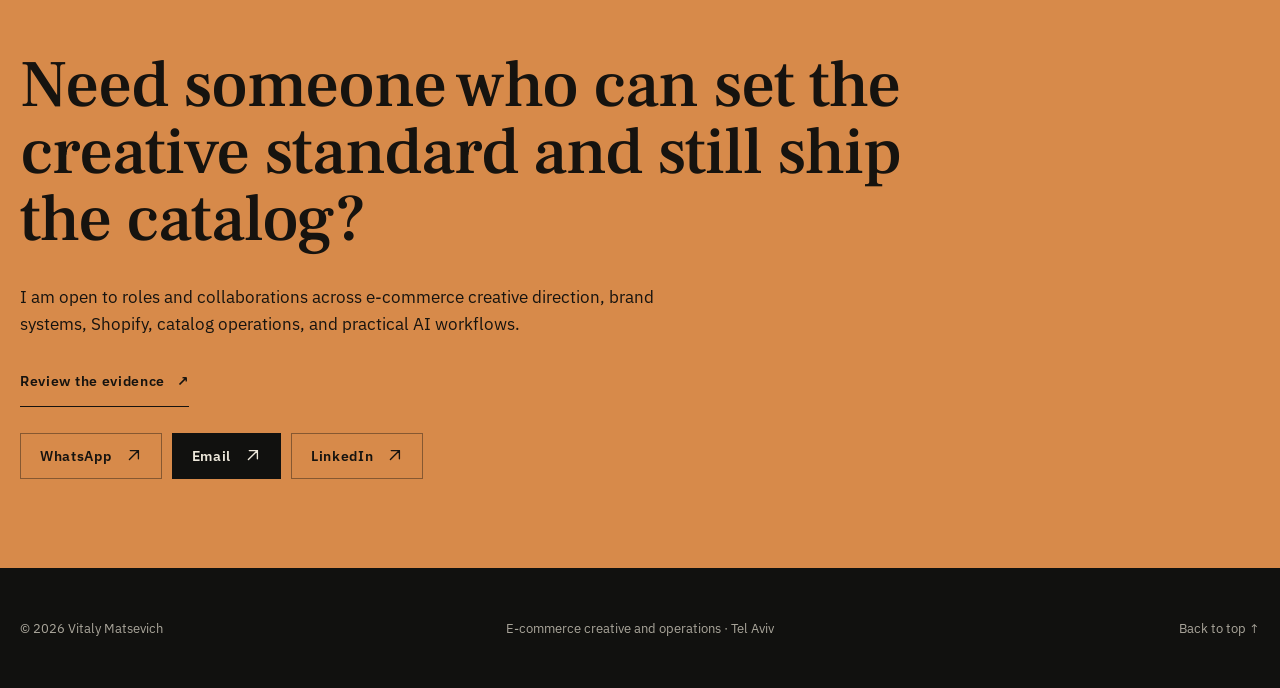
==== commit 4a48bae0: "Improve portfolio gallery consistency and mobile images" ====
--- a/index.html
+++ b/index.html
@@ -133,7 +133,8 @@
           <figure class="hero-work hero-work--primary">
             <a href="https://thehushhollow.com/products/fox-and-raven-moonlit-wreath" target="_blank" rel="noopener noreferrer" aria-label="View Fox and Raven: Moonlit Wreath on Hush Hollow">
               <picture>
-                <source media="(max-width: 680px)" type="image/avif" srcset="assets/fox-raven-480.avif 480w, assets/fox-raven-640.avif 640w, assets/fox-raven-768.avif 768w" sizes="76vw">
+                <source media="(max-width: 680px)" type="image/avif" srcset="assets/fox-raven-480.avif">
+                <source media="(max-width: 680px)" type="image/webp" srcset="assets/fox-raven-480.webp">
                 <img src="assets/fox-raven.webp" srcset="assets/fox-raven-480.webp 480w, assets/fox-raven-640.webp 640w, assets/fox-raven-768.webp 768w, assets/fox-raven-960.webp 960w, assets/fox-raven-1080.webp 1080w, assets/fox-raven-1440.webp 1440w, assets/fox-raven.webp 1920w" sizes="(max-width: 680px) 76vw, (max-width: 1180px) 69vw, 520px" alt="Fox and raven natural-history shirt artwork presented on a garment mockup" width="1920" height="1920" decoding="async" fetchpriority="high">
               </picture>
             </a>
@@ -167,7 +168,7 @@
           <article class="snapshot-block snapshot-block--details">
             <h3>Details</h3>
             <dl>
-              <div><dt>Languages</dt><dd>Russian native · Hebrew fluent · English fluent</dd></div>
+              <div><dt>Languages</dt><dd>English fluent · Hebrew fluent · Russian native</dd></div>
               <div><dt>Location</dt><dd>Tel Aviv, Israel</dd></div>
               <div><dt>Availability</dt><dd>Full-time in-house roles · Hybrid or remote · Selected collaborations</dd></div>
             </dl>
@@ -186,7 +187,8 @@
           <figure class="creative-piece creative-piece--storefront">
             <a href="https://thehushhollow.com/" target="_blank" rel="noopener noreferrer" aria-label="Open the live Hush Hollow storefront">
               <picture>
-                <source media="(max-width: 680px)" srcset="assets/hush-storefront-mobile-430.webp 430w, assets/hush-storefront-mobile-640.webp 640w, assets/hush-storefront-mobile.webp 860w" sizes="calc(100vw - 28px)">
+                <source media="(max-width: 680px)" type="image/avif" srcset="assets/hush-storefront-mobile-430.avif">
+                <source media="(max-width: 680px)" type="image/webp" srcset="assets/hush-storefront-mobile-430.webp">
                 <source type="image/avif" srcset="assets/hush-hollow-homepage-480.avif 480w, assets/hush-hollow-homepage-640.avif 640w, assets/hush-hollow-homepage-768.avif 768w, assets/hush-hollow-homepage-960.avif 960w, assets/hush-hollow-homepage-1280.avif 1280w, assets/hush-hollow-homepage-1440.avif 1440w, assets/hush-hollow-homepage-1600.avif 1600w, assets/hush-hollow-homepage.avif 2000w" sizes="(max-width: 680px) calc(100vw - 28px), (max-width: 1040px) calc(100vw - 32px), min(calc(100vw - 40px), 1460px)">
                 <img src="assets/hush-hollow-homepage.webp" srcset="assets/hush-hollow-homepage-480.webp 480w, assets/hush-hollow-homepage-640.webp 640w, assets/hush-hollow-homepage-768.webp 768w, assets/hush-hollow-homepage-960.webp 960w, assets/hush-hollow-homepage-1280.webp 1280w, assets/hush-hollow-homepage-1440.webp 1440w, assets/hush-hollow-homepage-1600.webp 1600w, assets/hush-hollow-homepage.webp 2000w" sizes="(max-width: 680px) calc(100vw - 28px), (max-width: 1040px) calc(100vw - 32px), min(calc(100vw - 40px), 1460px)" alt="Hush Hollow homepage showing dark woodland art direction, illustrated collections, and the Archive Set offer" width="2000" height="1500" loading="lazy" decoding="async">
               </picture>
@@ -195,13 +197,19 @@
           </figure>
           <figure class="creative-piece creative-piece--collections">
             <a href="https://thehushhollow.com/collections" target="_blank" rel="noopener noreferrer" aria-label="Open the Hush Hollow collections directory">
-              <img src="assets/hush-collections.webp" srcset="assets/hush-collections-480.webp 480w, assets/hush-collections-640.webp 640w, assets/hush-collections-768.webp 768w, assets/hush-collections-960.webp 960w, assets/hush-collections-1080.webp 1080w, assets/hush-collections-1280.webp 1280w, assets/hush-collections.webp 2000w" sizes="(max-width: 680px) calc(100vw - 28px), (max-width: 1040px) calc((100vw - 60px) / 2), min(31vw, 470px)" alt="Hush Hollow collections directory with an illustrated specimen drawer and a doorway leading into animal tracks" width="2000" height="1500" loading="lazy" decoding="async">
+              <picture>
+                <source media="(max-width: 680px)" type="image/avif" srcset="assets/hush-collections-480.avif">
+                <source media="(max-width: 680px)" type="image/webp" srcset="assets/hush-collections-480.webp">
+                <img src="assets/hush-collections.webp" srcset="assets/hush-collections-480.webp 480w, assets/hush-collections-640.webp 640w, assets/hush-collections-768.webp 768w, assets/hush-collections-960.webp 960w, assets/hush-collections-1080.webp 1080w, assets/hush-collections-1280.webp 1280w, assets/hush-collections.webp 2000w" sizes="(max-width: 1040px) calc((100vw - 60px) / 2), min(31vw, 470px)" alt="Hush Hollow collections directory with an illustrated specimen drawer and a doorway leading into animal tracks" width="2000" height="1500" loading="lazy" decoding="async">
+              </picture>
             </a>
             <figcaption><span class="creative-caption-label">02 / Catalog architecture</span><span class="creative-caption-copy">Collection hierarchy, discovery and merchandising <span class="external-cue" aria-hidden="true">↗</span></span></figcaption>
           </figure>
           <figure class="creative-piece creative-piece--pagan">
             <a href="https://thehushhollow.com/collections/pagan-shirts" target="_blank" rel="noopener noreferrer" aria-label="Open the Hush Hollow Pagan Shirts collection">
               <picture>
+                <source media="(max-width: 680px)" type="image/avif" srcset="assets/hush-pagan-shirts-480.avif">
+                <source media="(max-width: 680px)" type="image/webp" srcset="assets/hush-pagan-shirts-480.webp">
                 <source type="image/avif" srcset="assets/hush-pagan-shirts-480.avif 480w, assets/hush-pagan-shirts-640.avif 640w, assets/hush-pagan-shirts-768.avif 768w, assets/hush-pagan-shirts-960.avif 960w, assets/hush-pagan-shirts-1280.avif 1280w, assets/hush-pagan-shirts-1440.avif 1440w, assets/hush-pagan-shirts-1600.avif 1600w, assets/hush-pagan-shirts.avif 2000w" sizes="(max-width: 680px) calc(100vw - 28px), (max-width: 1040px) calc((100vw - 60px) / 2), min(31vw, 470px)">
                 <source type="image/webp" srcset="assets/hush-pagan-shirts-480.webp 480w, assets/hush-pagan-shirts-640.webp 640w, assets/hush-pagan-shirts-768.webp 768w, assets/hush-pagan-shirts-960.webp 960w, assets/hush-pagan-shirts-1280.webp 1280w, assets/hush-pagan-shirts-1440.webp 1440w, assets/hush-pagan-shirts-1600.webp 1600w, assets/hush-pagan-shirts.webp 2000w" sizes="(max-width: 680px) calc(100vw - 28px), (max-width: 1040px) calc((100vw - 60px) / 2), min(31vw, 470px)">
                 <img src="assets/hush-pagan-shirts.webp" alt="Hush Hollow Pagan Shirts collection page showing a coordinated catalog of field-guide apparel designs" width="2000" height="1500" loading="lazy" decoding="async">
@@ -211,7 +219,11 @@
           </figure>
           <figure class="creative-piece creative-piece--journal">
             <a href="https://thehushhollow.com/blogs/journal/odins-ravens-huginn-muninn" target="_blank" rel="noopener noreferrer" aria-label="Read Odin's Ravens in The Hollow Journal">
-              <img src="assets/hush-journal-odins-ravens.webp" srcset="assets/hush-journal-odins-ravens-480.webp 480w, assets/hush-journal-odins-ravens-640.webp 640w, assets/hush-journal-odins-ravens-768.webp 768w, assets/hush-journal-odins-ravens-960.webp 960w, assets/hush-journal-odins-ravens-1080.webp 1080w, assets/hush-journal-odins-ravens-1280.webp 1280w, assets/hush-journal-odins-ravens-1600.webp 1600w, assets/hush-journal-odins-ravens.webp 2000w" sizes="(max-width: 680px) calc(100vw - 28px), (max-width: 1040px) calc(100vw - 32px), min(31vw, 470px)" alt="The Hollow Journal article about Odin's ravens, illustrated with Huginn and Muninn flying above Odin" width="2000" height="1500" loading="lazy" decoding="async">
+              <picture>
+                <source media="(max-width: 680px)" type="image/avif" srcset="assets/hush-journal-odins-ravens-480.avif">
+                <source media="(max-width: 680px)" type="image/webp" srcset="assets/hush-journal-odins-ravens-480.webp">
+                <img src="assets/hush-journal-odins-ravens.webp" srcset="assets/hush-journal-odins-ravens-480.webp 480w, assets/hush-journal-odins-ravens-640.webp 640w, assets/hush-journal-odins-ravens-768.webp 768w, assets/hush-journal-odins-ravens-960.webp 960w, assets/hush-journal-odins-ravens-1080.webp 1080w, assets/hush-journal-odins-ravens-1280.webp 1280w, assets/hush-journal-odins-ravens-1600.webp 1600w, assets/hush-journal-odins-ravens.webp 2000w" sizes="(max-width: 1040px) calc(100vw - 32px), min(31vw, 470px)" alt="The Hollow Journal article about Odin's ravens, illustrated with Huginn and Muninn flying above Odin" width="2000" height="1500" loading="lazy" decoding="async">
+              </picture>
             </a>
             <figcaption><span class="creative-caption-label">04 / Editorial system</span><span class="creative-caption-copy">Research-led SEO content inside a coherent brand world <span class="external-cue" aria-hidden="true">↗</span></span></figcaption>
           </figure>
--- a/styles.min.css
+++ b/styles.min.css
@@ -1 +1 @@
-@font-face{font-family:"Frank Ruhl Libre";font-style:normal;font-weight:500 600;font-display:swap;src:url("fonts/frank-ruhl-libre-latin.woff2") format("woff2");unicode-range:U+0000-00FF,U+0131,U+0152-0153,U+02BB-02BC,U+02C6,U+02DA,U+02DC,U+0304,U+0308,U+0329,U+2000-206F,U+20AC,U+2122,U+2191,U+2193,U+2212,U+2215,U+FEFF,U+FFFD}@font-face{font-family:"Frank Ruhl Libre";font-style:normal;font-weight:500 600;font-display:swap;src:url("fonts/frank-ruhl-libre-hebrew.woff2") format("woff2");unicode-range:U+0307-0308,U+0590-05FF,U+200C-2010,U+20AA,U+25CC,U+FB1D-FB4F}@font-face{font-family:"IBM Plex Sans";font-style:normal;font-weight:400 600;font-stretch:100%;font-display:swap;src:url("fonts/ibm-plex-sans-latin.woff2") format("woff2");unicode-range:U+0000-00FF,U+0131,U+0152-0153,U+02BB-02BC,U+02C6,U+02DA,U+02DC,U+0304,U+0308,U+0329,U+2000-206F,U+20AC,U+2122,U+2191,U+2193,U+2212,U+2215,U+FEFF,U+FFFD}@font-face{font-family:"JetBrains Mono";font-style:normal;font-weight:400 500;font-display:swap;src:url("fonts/jetbrains-mono-latin.woff2") format("woff2");unicode-range:U+0000-00FF,U+0131,U+0152-0153,U+02BB-02BC,U+02C6,U+02DA,U+02DC,U+0304,U+0308,U+0329,U+2000-206F,U+20AC,U+2122,U+2191,U+2193,U+2212,U+2215,U+FEFF,U+FFFD}@font-face{font-family:"IBM Plex Sans Hebrew";font-style:normal;font-weight:400;font-display:swap;src:url("fonts/ibm-plex-sans-hebrew-400-hebrew.woff2") format("woff2");unicode-range:U+0307-0308,U+0590-05FF,U+200C-2010,U+20AA,U+25CC,U+FB1D-FB4F}@font-face{font-family:"IBM Plex Sans Hebrew";font-style:normal;font-weight:400;font-display:swap;src:url("fonts/ibm-plex-sans-hebrew-400-latin.woff2") format("woff2");unicode-range:U+0000-00FF,U+0131,U+0152-0153,U+02BB-02BC,U+02C6,U+02DA,U+02DC,U+0304,U+0308,U+0329,U+2000-206F,U+20AC,U+2122,U+2191,U+2193,U+2212,U+2215,U+FEFF,U+FFFD}@font-face{font-family:"IBM Plex Sans Hebrew";font-style:normal;font-weight:500;font-display:swap;src:url("fonts/ibm-plex-sans-hebrew-500-hebrew.woff2") format("woff2");unicode-range:U+0307-0308,U+0590-05FF,U+200C-2010,U+20AA,U+25CC,U+FB1D-FB4F}@font-face{font-family:"IBM Plex Sans Hebrew";font-style:normal;font-weight:500;font-display:swap;src:url("fonts/ibm-plex-sans-hebrew-500-latin.woff2") format("woff2");unicode-range:U+0000-00FF,U+0131,U+0152-0153,U+02BB-02BC,U+02C6,U+02DA,U+02DC,U+0304,U+0308,U+0329,U+2000-206F,U+20AC,U+2122,U+2191,U+2193,U+2212,U+2215,U+FEFF,U+FFFD}@font-face{font-family:"IBM Plex Sans Hebrew";font-style:normal;font-weight:600;font-display:swap;src:url("fonts/ibm-plex-sans-hebrew-600-hebrew.woff2") format("woff2");unicode-range:U+0307-0308,U+0590-05FF,U+200C-2010,U+20AA,U+25CC,U+FB1D-FB4F}@font-face{font-family:"IBM Plex Sans Hebrew";font-style:normal;font-weight:600;font-display:swap;src:url("fonts/ibm-plex-sans-hebrew-600-latin.woff2") format("woff2");unicode-range:U+0000-00FF,U+0131,U+0152-0153,U+02BB-02BC,U+02C6,U+02DA,U+02DC,U+0304,U+0308,U+0329,U+2000-206F,U+20AC,U+2122,U+2191,U+2193,U+2212,U+2215,U+FEFF,U+FFFD}:root{color-scheme:dark;--ink:#11110f;--ink-raised:#191917;--paper:#eee9dc;--paper-dim:#c5c0b4;--muted:#aaa69b;--line:#393732;--signal:#d78a4a;--signal-dark:#6f3c1d;--forest:#8ba990;--blue:#8d9fbd;--plum:#b39aae;--ease-out:cubic-bezier(0.23, 1, 0.32, 1);--content:min(100% - 40px, 1460px);--font-display:"Frank Ruhl Libre",Georgia,serif;--font-body:"IBM Plex Sans",system-ui,sans-serif;--font-mono:"JetBrains Mono",ui-monospace,monospace;--t-micro:0.82rem;--t-note:0.86rem;--t-dense:0.96rem;--t-body:1.04rem;--space-section:clamp(58px, 5vw, 80px);--space-section-compact:clamp(50px, 5vw, 72px);--space-heading-content:clamp(32px, 4vw, 52px);--space-section-mobile:42px;--space-section-mobile-supporting:48px;--space-section-mobile-major:56px}*{box-sizing:border-box}html{scroll-behavior:smooth;background:var(--ink)}body{margin:0;color:var(--paper);background:radial-gradient(circle at 88% 4%,rgba(215,138,74,.08),transparent 27rem),var(--ink);font-family:var(--font-body);-webkit-font-smoothing:antialiased}body::before{position:fixed;inset:0;z-index:20;pointer-events:none;content:"";opacity:.025;background-image:url("data:image/svg+xml,%3Csvg viewBox='0 0 180 180' xmlns='http://www.w3.org/2000/svg'%3E%3Cfilter id='n'%3E%3CfeTurbulence type='fractalNoise' baseFrequency='.9' numOctaves='2' stitchTiles='stitch'/%3E%3C/filter%3E%3Crect width='100%25' height='100%25' filter='url(%23n)'/%3E%3C/svg%3E")}a{color:inherit}a:focus-visible{outline:3px solid var(--signal);outline-offset:5px}.skip-link{position:fixed;top:12px;inset-inline-start:12px;z-index:100;padding:12px 18px;color:var(--ink);background:var(--paper);transform:translateY(-160%);transition:transform 160ms var(--ease-out)}.skip-link:focus{transform:translateY(0)}.site-header{position:fixed;top:0;left:50%;z-index:10;display:grid;grid-template-columns:1fr auto 1fr;align-items:center;width:var(--content);min-height:76px;border-bottom:1px solid transparent;transform:translateX(-50%);transition:border-color .2s ease,background-color .2s ease}.site-header[data-scrolled]{border-color:var(--line);background:rgba(17,17,15,.92);backdrop-filter:blur(14px)}.identity{display:inline-flex;gap:12px;align-items:center;min-height:44px;min-width:44px;width:max-content;font-size:.9rem;font-weight:600;text-decoration:none}.identity-mark{display:grid;width:31px;height:31px;place-items:center;border:1px solid var(--paper);font-family:var(--font-mono);font-size:.6rem;font-weight:500;letter-spacing:.02em}.site-nav{display:flex;gap:clamp(18px,2vw,34px)}.location,.site-nav a{color:var(--muted);font-size:.8rem;letter-spacing:.06em;text-decoration:none;transition:color 160ms ease}.site-nav a{display:inline-flex;align-items:center;justify-content:center;min-height:44px;min-width:44px}.location{justify-self:end}.header-end{display:flex;gap:18px;align-items:center;justify-self:end}main{overflow-x:clip}section[id]{scroll-margin-top:76px}.hero{display:grid;grid-template-columns:minmax(0,0.92fr) minmax(400px,0.58fr);grid-template-rows:1fr;gap:clamp(32px,5vw,84px);width:var(--content);min-height:0;margin:0 auto;padding-top:88px}.hero-copy{align-self:start;min-width:0;max-width:900px;padding-block:34px 44px;padding-inline:0 clamp(28px,6vw,96px)}.about-title>p,.contact-section>p:first-child,.creative-system-heading>p:first-child,.role-fit-heading>p:first-child,.role-line,.section-intro>p:first-child,.snapshot-heading>p:first-child{margin:0 0 22px;color:var(--signal);font-family:var(--font-mono);font-size:var(--t-micro);font-weight:500;letter-spacing:.22em;text-transform:uppercase}h1,h2,h3,p{text-wrap:pretty}h1{max-width:1040px;margin:0;font-family:var(--font-display);font-size:clamp(3.4rem, 5.2vw, 5rem);font-weight:500;letter-spacing:-.015em;line-height:1.01}h1 span{display:block}.hero-lede{max-width:680px;margin:28px 0 22px;color:var(--paper-dim);font-size:clamp(1rem, 1.3vw, 1.2rem);line-height:1.65}.contact-action,.primary-action,.project-link,.text-action{display:inline-flex;gap:12px;align-items:center;min-height:44px;font-size:var(--t-note);font-weight:600;letter-spacing:.05em;text-decoration:none;transition:transform 140ms var(--ease-out),color 160ms ease}.primary-action svg,.project-link svg,.text-action svg{width:18px;fill:none;stroke:currentColor;stroke-linecap:round;stroke-linejoin:round;stroke-width:1.5;transition:transform 180ms var(--ease-out)}.contact-action:active,.primary-action:active,.project-link:active,.text-action:active{transform:scale(.97)}.hero-visual{align-self:start;width:min(100%,520px);margin:34px 0 28px auto}[dir=rtl] .hero-visual{margin-inline:auto 0}.hero-work{margin:0;background:var(--ink)}.creative-piece>a,.hero-work>a{display:block;color:inherit}.hero-work>a{border:1px solid var(--line);transition:border-color 220ms ease}.creative-piece picture{display:block}.creative-piece>a:focus-visible,.hero-work>a:focus-visible{outline:2px solid var(--signal);outline-offset:-2px}.hero-work--primary{width:100%}.hero-work img{display:block;width:100%;height:auto;filter:saturate(.82) contrast(1.04);transition:filter 220ms ease}.creative-piece figcaption,.hero-work figcaption{color:var(--muted);font-family:var(--font-body);font-size:var(--t-micro);line-height:1.5}.hero-work figcaption{padding:10px 0}.hero-work figcaption .external-cue{display:inline-block;margin-inline-start:5px;transition:transform 180ms var(--ease-out)}.creative-piece .creative-caption-label,.creative-piece .external-cue,.hero-work figcaption span{color:var(--signal);font-family:var(--font-mono)}.proof-strip{display:grid;grid-template-columns:repeat(3,minmax(0,1fr));margin:34px 0 0;border-top:1px solid var(--line);border-bottom:1px solid var(--line)}.proof-strip div{display:flex;flex-direction:column;justify-content:center;min-height:94px;padding:18px clamp(16px,2vw,32px);border-inline-end:1px solid var(--line)}.proof-strip div:first-child{padding-inline-start:0}.proof-strip div:last-child{border-inline-end:0;padding-inline-end:0}.proof-strip dt{color:var(--muted);font-family:var(--font-mono);font-size:var(--t-micro);letter-spacing:.06em;overflow-wrap:anywhere}.proof-strip dd{margin:5px 0 0;font-family:var(--font-mono);font-size:clamp(1.3rem, 1.85vw, 2.1rem);font-weight:500;letter-spacing:-.02em;font-variant-numeric:tabular-nums}.proof-strip dd span{color:var(--signal)}.about-section,.creative-section,.creative-system,.profile-snapshot,.role-fit,.work-section{width:var(--content);margin:0 auto;padding:var(--space-section) 0 0}.profile-snapshot{padding-top:clamp(44px,5vw,64px)}.snapshot-heading{max-width:900px}.snapshot-heading h2{max-width:760px;margin:0;font-family:var(--font-display);font-size:clamp(2.4rem, 4vw, 4.7rem);font-weight:500;letter-spacing:-.015em;line-height:1.02}.snapshot-heading h2 span{display:block}.snapshot-heading>p:not(:first-child){max-width:620px;margin:22px 0 0;color:var(--paper-dim);font-size:1rem;line-height:1.7}.snapshot-grid{margin-top:clamp(30px,4vw,48px);border-top:1px solid var(--line)}.snapshot-block{display:grid;grid-template-columns:minmax(180px,0.26fr) minmax(0,0.74fr);gap:clamp(28px,5vw,76px);align-items:start;min-width:0;padding:clamp(26px,3vw,40px) 0;border-bottom:1px solid var(--line)}.snapshot-block h3{margin:3px 0 0;color:var(--signal);font-family:var(--font-mono);font-size:var(--t-micro);font-weight:500;letter-spacing:.16em;text-transform:uppercase}.snapshot-block dd,.snapshot-block>p,.snapshot-timeline p{color:var(--paper-dim);font-size:var(--t-dense);line-height:1.65}.snapshot-block>p{max-width:72ch;margin:0}.snapshot-timeline{display:grid;grid-template-columns:repeat(2,minmax(0,1fr));margin:0;padding:0;list-style:none}.snapshot-timeline li+li{margin-top:0;padding-top:0;padding-inline-start:clamp(22px,3vw,42px);border-top:0;border-inline-start:1px solid var(--line)}.snapshot-timeline li:first-child{padding-inline-end:clamp(22px,3vw,42px)}.snapshot-dates{display:flex;gap:7px;align-items:center;color:var(--muted);font-family:var(--font-mono);font-size:var(--t-micro);direction:ltr}.snapshot-timeline strong{display:block;margin-top:9px;font-family:var(--font-display);font-size:1.3rem;font-weight:500}.snapshot-timeline p{margin:4px 0 0}.snapshot-block dl{margin:0}.snapshot-block dl div+div{margin-top:18px;padding-top:18px;border-top:1px solid var(--line)}.snapshot-block--details dl{display:grid;grid-template-columns:1fr 0.72fr 1.55fr;gap:0}.snapshot-block--details dl div+div{margin-top:0;padding-top:0;border-top:0}.snapshot-block--details dl div:nth-child(2){padding-inline-start:clamp(18px,2vw,28px);border-inline-start:1px solid var(--line)}.snapshot-block--details dl div:nth-child(3){grid-column:auto;padding-top:0;padding-inline-start:clamp(18px,2vw,28px);border-top:0;border-inline-start:1px solid var(--line)}.snapshot-block dt{margin-bottom:5px;color:var(--muted);font-family:var(--font-mono);font-size:var(--t-micro)}.snapshot-block dd{margin:0}.about-section{padding-bottom:clamp(72px,7vw,104px)}.section-intro{max-width:900px;margin-inline-start:0;margin-bottom:var(--space-heading-content)}.section-intro>p:first-child{padding-top:0}.about-title h2,.creative-system-heading h2,.section-intro h2{max-width:800px;margin:0;font-family:var(--font-display);font-size:clamp(2.4rem, 4vw, 4.7rem);font-weight:500;letter-spacing:-.015em;line-height:1.02}.creative-system-heading h2 span,.section-intro h2 span{display:block}.section-intro h2{max-width:720px}[lang=en] .about-title h2 span,[lang=en] .creative-system-heading h2 span,[lang=en] .section-intro h2 span{white-space:nowrap}.section-intro>p:last-child{max-width:620px;margin:22px 0 0;color:var(--muted);font-size:1rem;line-height:1.65}.creative-gallery{display:grid;grid-template-columns:repeat(3,minmax(0,1fr));gap:clamp(38px,4vw,58px) clamp(24px,3vw,44px);align-items:start}.creative-piece--storefront{grid-column:1/-1}.creative-piece--storefront>a{aspect-ratio:2/1}.creative-piece--storefront img{object-fit:cover;object-position:top}.creative-piece{margin:0;background:0 0}.creative-piece>a{display:grid;aspect-ratio:4/3;overflow:hidden;place-items:center;border:1px solid var(--line);background:#171511;transition:border-color 220ms ease}.creative-piece img{display:block;width:100%;height:100%;object-fit:contain;filter:saturate(.98) contrast(1.02);transition:filter 220ms ease}.creative-piece picture{width:100%;height:100%}.creative-piece figcaption{display:flex;gap:22px;justify-content:space-between;min-height:44px;padding:12px 0 0;border-top:1px solid var(--line)}.creative-caption-label{flex:0 0 auto;letter-spacing:.05em;text-transform:uppercase}.creative-caption-copy{min-width:0;text-align:end}.external-cue{display:inline-block;transition:transform 180ms var(--ease-out)}.gallery-link{margin-top:22px}.creative-system{display:block}.creative-system-heading{max-width:820px}.creative-system-heading h2{max-width:720px}.creative-system-heading>p:last-child{max-width:620px;margin:22px 0 0;color:var(--paper-dim);font-size:1rem;line-height:1.7}.creative-system-track{display:grid;grid-template-columns:repeat(4,minmax(0,1fr));column-gap:0;row-gap:0;margin:0;margin-top:var(--space-heading-content);padding:0;border-top:1px solid var(--line);border-inline-start:1px solid var(--line);list-style:none}.creative-system-track li{display:grid;grid-template-columns:36px 1fr;gap:12px 14px;align-items:start;min-height:164px;padding:24px clamp(20px,2vw,32px);border-inline-end:1px solid var(--line);border-bottom:1px solid var(--line)}.creative-system-track span{color:var(--signal);font-family:var(--font-mono);font-size:var(--t-note)}.creative-system-track strong{font-family:var(--font-display);font-size:1.35rem;font-weight:500}.creative-system-track p{grid-column:2;margin:0;color:var(--muted);font-size:var(--t-dense);line-height:1.65}.projects{border-top:1px solid var(--line)}.project{--project-color:var(--signal);position:relative;isolation:isolate;display:grid;grid-template-columns:48px minmax(250px,0.9fr) minmax(260px,1fr) minmax(230px,0.85fr);column-gap:clamp(20px,2.4vw,36px);padding:42px 0 30px;border-bottom:1px solid var(--line);transition:background-color 220ms ease}.project--forest{--project-color:var(--forest)}.project--blue{--project-color:var(--blue)}.project--plum{--project-color:var(--plum)}.project::before{position:absolute;top:0;bottom:0;left:50%;z-index:-1;width:100vw;background:rgba(255,255,255,.018);content:"";opacity:0;transform:translateX(-50%);transition:opacity 220ms ease}.project-index{color:var(--project-color);font-family:var(--font-mono);font-size:var(--t-dense);font-weight:500}.project-heading p{margin:0 0 18px;color:var(--muted);font-family:var(--font-mono);font-size:var(--t-micro);letter-spacing:.06em;line-height:1.6;text-transform:uppercase}.project-heading h3{margin:0 0 10px;font-family:var(--font-display);font-size:clamp(2.2rem, 3.9vw, 4.4rem);font-weight:500;letter-spacing:-.015em;line-height:1.04}.project-heading strong{color:var(--project-color);font-size:.9rem;font-weight:600}.project-summary{max-width:390px;margin:0;color:var(--paper-dim);font-size:.9rem;line-height:1.7}.project-system{margin-top:0}.outcomes{margin:10px 0 0;padding:0;list-style:none}.outcomes li{padding:10px 0;border-bottom:1px solid var(--line);color:var(--muted);font-size:var(--t-note)}.outcomes li:first-child{color:var(--paper);border-top:1px solid var(--line)}.project-foot{grid-column:2/-1;display:flex;align-items:center;justify-content:space-between;margin-top:34px;padding-top:22px;border-top:1px solid var(--line)}.project-foot p{max-width:600px;margin:0;color:var(--muted);font-size:var(--t-note)}.field-label{display:block;margin-bottom:12px;color:var(--project-color,var(--signal));font-family:var(--font-mono);font-size:var(--t-micro);font-weight:500;letter-spacing:.2em;text-transform:uppercase}.project-link{color:var(--project-color)}.project-evidence{grid-column:1/-1;width:100%;margin:26px 0 0}.project-evidence-link{display:block;color:inherit;text-decoration:none;cursor:zoom-in}.project-evidence-link picture{display:block}.project-evidence img{display:block;width:100%;height:auto;border:1px solid var(--line);filter:saturate(.78) contrast(1.04);transition:border-color 160ms ease,filter 160ms ease}.project-evidence-view{display:flex;justify-content:flex-end;margin-top:10px;color:var(--project-color);font-family:var(--font-mono);font-size:var(--t-micro);letter-spacing:.08em;text-transform:uppercase}.project-evidence figcaption{margin-top:12px;color:var(--muted);font-family:var(--font-mono);font-size:var(--t-micro);letter-spacing:.08em;line-height:1.6;text-transform:uppercase}.project-evidence--hush .project-evidence-link{cursor:pointer}.project-evidence--hush picture{aspect-ratio:16/9;overflow:hidden}.project-evidence--hush img{height:100%;object-fit:cover;object-position:top}.role-fit{padding-bottom:clamp(10px,2vw,28px)}.role-fit-heading{max-width:900px;margin-inline-start:0}.role-fit-heading h2{max-width:760px;margin:0;font-family:var(--font-display);font-size:clamp(2.4rem, 4vw, 4.7rem);font-weight:500;letter-spacing:-.015em;line-height:1.02}.role-fit-heading>p:last-child{max-width:620px;margin:22px 0 0;color:var(--paper-dim);font-size:1rem;line-height:1.7}.role-fit-table{margin-top:var(--space-heading-content);border-top:1px solid var(--line)}.role-fit-row{display:grid;grid-template-columns:minmax(260px,0.44fr) minmax(0,0.56fr);gap:clamp(28px,5vw,90px);align-items:center;padding:clamp(28px,3vw,42px) 0;border-bottom:1px solid var(--line)}.role-fit-row--header{padding:14px 0}.role-fit-row--header span{color:var(--signal);font-family:var(--font-mono);font-size:var(--t-micro);font-weight:500;letter-spacing:.18em;text-transform:uppercase}.role-fit-row h3{margin:0;font-family:var(--font-display);font-size:clamp(1.65rem, 2.5vw, 2.9rem);font-weight:500;letter-spacing:-.015em;line-height:1.08}.role-fit-row p{margin:0;color:var(--paper-dim);font-size:clamp(1rem, 1.35vw, 1.22rem);line-height:1.62}.role-fit-process{margin-top:clamp(34px,4vw,56px)}.role-fit-process ol{display:grid;grid-template-columns:repeat(5,minmax(0,1fr));gap:clamp(18px,3vw,48px);margin:0;padding:0;list-style:none}.role-fit-process li{position:relative;color:var(--paper-dim);font-family:var(--font-mono);font-size:var(--t-note);letter-spacing:.12em;text-transform:uppercase}.role-fit-process li:first-child{color:var(--muted)}.role-fit-process li:not(:last-child)::after{position:absolute;inset-inline-end:calc(clamp(18px,3vw,48px) * -0.65);color:var(--line-strong);content:"→"}[dir=rtl] .role-fit-process li:not(:last-child)::after{content:"←"}.role-fit-process li span{display:block;margin-bottom:9px;color:var(--signal);font-size:var(--t-micro)}.role-fit-process li:first-child span{color:var(--muted)}.role-fit-process>p{margin:28px 0 0;color:var(--paper-dim);font-size:var(--t-dense);line-height:1.65}.role-fit-process li:first-child{--process-index:0}.role-fit-process li:nth-child(2){--process-index:1}.role-fit-process li:nth-child(3){--process-index:2}.role-fit-process li:nth-child(4){--process-index:3}.role-fit-process li:nth-child(5){--process-index:4}@keyframes process-step-enter{from{opacity:.24;transform:translateY(12px)}to{opacity:1;transform:translateY(0)}}@keyframes process-note-enter{from{opacity:0;transform:translateY(8px)}to{opacity:1;transform:translateY(0)}}@media (prefers-reduced-motion:no-preference){.motion-ready .role-fit-process li{opacity:.24;transform:translateY(12px)}.motion-ready .role-fit-process>p{opacity:0;transform:translateY(8px)}.motion-ready .role-fit-process.is-active li{animation:process-step-enter 720ms var(--ease-out) both;animation-delay:calc(var(--process-index) * 160ms)}.motion-ready .role-fit-process.is-active>p{animation:process-note-enter .6s var(--ease-out) .9s both}}.role-fit-statement{max-width:1160px;margin:clamp(44px,6vw,78px) 0 0;font-family:var(--font-display);font-size:clamp(2.3rem, 4.5vw, 5.2rem);font-weight:500;letter-spacing:-.02em;line-height:1.02}.work-section .section-intro{max-width:900px;margin-inline-start:0}.about-title h2 span{display:block}.about-section{display:grid;grid-template-columns:repeat(12,minmax(0,1fr));column-gap:clamp(28px,3vw,48px);row-gap:clamp(28px,3vw,44px);align-items:start}.about-title{grid-column:6/-1;grid-row:1}.about-copy{grid-column:6/-1;grid-row:2;max-width:760px}.portrait{grid-column:1/5;grid-row:1/span 2;align-self:start;margin:0}.portrait img{display:block;width:100%;height:auto;aspect-ratio:4/5;object-fit:cover;object-position:50% 42%;filter:saturate(.74) contrast(1.04)}.portrait figcaption{margin-top:12px;color:var(--muted);font-size:var(--t-micro)}.about-copy p{margin:0 0 28px;color:var(--paper-dim);font-size:clamp(1rem, 1.35vw, 1.25rem);line-height:1.75}.about-copy p:first-child{color:var(--paper);font-size:clamp(1.25rem, 1.8vw, 1.7rem)}.contact-section{width:100%;padding:clamp(64px,7vw,92px) max(20px,calc((100vw - 1460px)/ 2));color:#16130f;background:var(--signal)}.contact-section>p:first-child{color:#462611}.contact-section h2{max-width:1040px;margin:0;font-family:var(--font-display);font-size:clamp(2.7rem, 5.2vw, 5.3rem);font-weight:500;letter-spacing:-.015em;line-height:1.01}.contact-section>p:not(:first-child){max-width:680px;margin:30px 0 24px;font-size:1.04rem;line-height:1.65}.contact-action{padding-bottom:7px;border-bottom:1px solid currentColor}.primary-action{margin-top:26px;padding:14px 20px;color:var(--paper);background:var(--ink)}.contact-links{display:flex;flex-wrap:wrap;gap:10px}.primary-action--quiet{padding:13px 19px;color:#16130f;background:0 0;border:1px solid rgba(22,19,15,.42)}@media (hover:hover) and (pointer:fine){.primary-action--quiet:hover{border-color:#16130f;background:rgba(22,19,15,.07)}}.contact-section a:focus-visible{outline-color:var(--ink)}footer{display:grid;grid-template-columns:1fr 1fr 1fr;width:var(--content);min-height:120px;margin:0 auto;align-items:center;color:var(--muted);font-size:var(--t-micro)}footer span:nth-child(2){text-align:center}footer a{display:inline-flex;align-items:center;min-height:44px;justify-self:end;text-decoration:none}@media (hover:hover) and (pointer:fine){.project:hover::before{opacity:1}.project-link:hover{color:var(--paper)}.project-evidence-link:hover img{border-color:var(--project-color);filter:saturate(.92) contrast(1.04)}.hero-work>a:hover{border-color:var(--signal)}.hero-work>a:hover img{filter:saturate(.96) contrast(1.06) brightness(1.04)}.hero-work>a:hover+figcaption .external-cue{transform:translate(3px,-3px)}.creative-piece>a:hover{border-color:var(--signal)}.creative-piece>a:hover img{filter:saturate(1.04) contrast(1.05) brightness(1.06)}.creative-piece>a:hover+figcaption .external-cue{transform:translate(3px,-3px)}}@media (max-width:1180px){.hero{grid-template-columns:minmax(0,1fr) minmax(330px,0.72fr);gap:clamp(24px,3vw,40px)}.hero-copy{padding-inline-end:clamp(12px,2vw,28px)}.hero-visual{width:min(100%,460px)}}@media (max-width:860px){.hero{grid-template-columns:1fr;grid-template-rows:auto auto;min-height:auto}.hero-copy{padding-inline-end:0}.hero-visual{width:min(76vw,480px);margin:12px auto 44px}}@media (max-width:820px){.site-header{grid-template-columns:auto 1fr auto;column-gap:clamp(12px,3.6vw,16px);min-height:64px}.site-nav{gap:clamp(6px,2.4vw,10px);min-width:0}.identity>span:last-child,.location,.site-nav .nav-secondary{display:none}.lang-switch [aria-current=true],.lang-switch span{display:none}.lang-switch{gap:0}.snapshot-timeline li:first-child{padding-inline-end:12px}.snapshot-timeline li+li{padding-inline-start:12px}.snapshot-dates{gap:4px}.snapshot-block--details dl{grid-template-columns:repeat(2,minmax(0,1fr));row-gap:18px}.snapshot-block--details dl div:nth-child(3){grid-column:1/-1;padding-top:18px;padding-inline-start:0;border-top:1px solid var(--line);border-inline-start:0}}@media (max-width:1040px){:root{--content:min(100% - 32px, 920px)}.proof-strip{grid-column:1}.creative-gallery{grid-template-columns:repeat(2,minmax(0,1fr))}.creative-piece--journal,.creative-piece--storefront{grid-column:1/-1}.creative-piece--journal>a{aspect-ratio:2/1}.creative-piece--journal img{object-fit:cover;object-position:top}.snapshot-block{grid-template-columns:minmax(150px,0.24fr) minmax(0,0.76fr);gap:clamp(24px,4vw,44px)}.project{grid-template-columns:54px 1fr 1fr}.project-heading{grid-column:2/-1}.project-summary{grid-column:2;margin-top:42px}.project-system{grid-column:3;margin-top:42px}.project-foot{grid-column:2/-1}.about-section,.creative-system{grid-template-columns:1fr}.creative-system-track{grid-template-columns:repeat(2,minmax(0,1fr))}.about-section{row-gap:32px}.about-copy,.about-title,.portrait{grid-column:1;grid-row:auto}.portrait{width:min(52vw,360px);margin:0}.portrait img{height:auto}.about-copy{padding-top:0}.creative-system{gap:40px}}@media (max-width:680px){:root{--content:calc(100% - 28px)}.project-evidence:not(.project-evidence--hush) img{aspect-ratio:1440/2556}.hero{padding-top:64px}.hero-copy{padding:36px 0 24px}h1{font-size:clamp(2.5rem, 10.4vw, 2.9rem)}h1 span{display:block}.hero-lede{font-size:.97rem}.hero-visual{width:100%;margin:8px auto 28px}.hero-work--primary{width:100%}.proof-strip div{min-height:88px;padding:12px 10px}.proof-strip div:first-child{padding-inline-start:0}.proof-strip div:last-child{padding-inline-end:0;border-inline-end:0}.proof-strip dd{font-size:1rem}.proof-strip dt{font-size:var(--t-micro);line-height:1.35}.about-section,.creative-section,.creative-system,.profile-snapshot,.role-fit,.work-section{padding:var(--space-section-mobile) 0 0}.creative-system{padding-top:var(--space-section-mobile-supporting)}.creative-section,.work-section{padding-top:var(--space-section-mobile-major)}.about-section{padding-bottom:52px}.section-intro{display:block;margin-inline-start:0;margin-bottom:38px}.role-fit-heading,.snapshot-heading{display:block;margin-inline-start:0}.role-fit-heading>p:first-child,.snapshot-heading>p:first-child{padding-top:0}.role-fit-heading>p:last-child,.snapshot-heading>p:not(:first-child){margin-top:24px}.role-fit-heading h2,.snapshot-heading h2{font-size:2.4rem}.snapshot-grid{margin-top:38px}.snapshot-block{display:block;min-height:auto;padding:24px 0}.snapshot-block h3{margin:0 0 22px}.snapshot-timeline{grid-template-columns:1fr}.snapshot-timeline li:first-child{padding-inline-end:0}.snapshot-timeline li+li{margin-top:24px;padding-top:24px;padding-inline-start:0;border-top:1px solid var(--line);border-inline-start:0}.snapshot-block--details dl{display:block}.snapshot-block--details dl div+div{margin-top:18px;padding-top:18px;padding-inline-start:0;border-top:1px solid var(--line);border-inline-start:0}.snapshot-block--details dl div:nth-child(2),.snapshot-block--details dl div:nth-child(3){grid-column:auto;padding-inline-start:0;border-inline-start:0}.creative-system-heading>p:first-child,.creative-system-heading>p:last-child,.section-intro>p:first-child,.section-intro>p:last-child{padding-top:0}.section-intro>p:last-child{margin-top:24px}.creative-gallery{grid-template-columns:1fr}.creative-piece--journal,.creative-piece--storefront{grid-column:auto}.creative-piece>a{aspect-ratio:1/1}.creative-piece--storefront>a{aspect-ratio:43/90}.creative-piece--collections>a,.creative-piece--journal>a,.creative-piece--pagan>a{aspect-ratio:4/3}.creative-piece--journal img{object-fit:contain}.creative-piece--storefront{width:100%}.creative-piece figcaption{display:block}.creative-piece figcaption .creative-caption-label{display:block;margin-bottom:4px}.creative-caption-copy{display:block;text-align:start}.creative-system-track li{grid-template-columns:36px 1fr;gap:14px;min-height:auto;padding:22px 16px}.creative-system-heading{display:block}.creative-system-heading>p:last-child{margin-top:24px}.creative-system-track{grid-template-columns:1fr}.creative-system-track p{grid-column:2}.project{display:grid;grid-template-columns:34px 1fr;padding:34px 0 26px}.project-evidence,.project-foot,.project-heading,.project-summary,.project-system{grid-column:2}.project-evidence{grid-column:1/-1}.project-heading p{min-height:auto;margin-bottom:22px}.project-heading h3{font-size:2rem}.project-summary,.project-system{margin-top:28px}.project-foot{align-items:flex-start;flex-direction:column;gap:24px;margin-top:30px}.role-fit-table{margin-top:38px}.role-fit-row--header{position:absolute;width:1px;height:1px;padding:0;overflow:hidden;clip:rect(0 0 0 0);clip-path:inset(50%);white-space:nowrap;border:0}.role-fit-row{grid-template-columns:1fr;gap:12px;padding:24px 0}.role-fit-row h3{font-size:2rem}.role-fit-process{margin-top:34px}.role-fit-process ol{grid-template-columns:repeat(2,minmax(0,1fr));gap:24px 18px}.role-fit-process li:not(:last-child)::after,[dir=rtl] .role-fit-process li:not(:last-child)::after{content:none}.role-fit-statement{margin-top:42px;font-size:2.45rem}[lang=en] .about-title h2 span,[lang=en] .creative-system-heading h2 span,[lang=en] .section-intro h2 span{white-space:normal}.about-section{gap:18px}.portrait{width:min(76vw,330px);margin:0 auto}.portrait img{height:auto}.about-copy{padding-top:0}.contact-section{padding-inline:14px}.contact-section h2{font-size:2.35rem}footer{grid-template-columns:1fr auto}footer span:nth-child(2){display:none}}@media (prefers-reduced-motion:reduce){html{scroll-behavior:auto}*,::after,::before{scroll-behavior:auto!important;animation-duration:0s!important;animation-delay:0s!important;animation-iteration-count:1!important;transition-duration:0s!important}}[lang=he]{--font-body:"IBM Plex Sans Hebrew",system-ui,sans-serif}[lang=he] .about-title>p,[lang=he] .contact-section>p:first-child,[lang=he] .creative-caption-label,[lang=he] .creative-system-heading>p:first-child,[lang=he] .creative-system-track span,[lang=he] .field-label,[lang=he] .hero-work figcaption span,[lang=he] .project-evidence figcaption,[lang=he] .project-evidence-view,[lang=he] .project-heading p,[lang=he] .proof-strip dt,[lang=he] .role-fit-heading>p:first-child,[lang=he] .role-fit-process li,[lang=he] .role-fit-row--header span,[lang=he] .role-line,[lang=he] .section-intro>p:first-child,[lang=he] .snapshot-block h3,[lang=he] .snapshot-dates,[lang=he] .snapshot-heading>p:first-child{font-family:var(--font-body);font-weight:600;letter-spacing:normal;text-transform:none}[lang=he] .contact-action,[lang=he] .location,[lang=he] .primary-action,[lang=he] .project-link,[lang=he] .site-nav a,[lang=he] .text-action{letter-spacing:normal}[lang=he] .creative-system-track span,[lang=he] .hero-work figcaption span,[lang=he] .project-index,[lang=he] .proof-strip dd{font-family:var(--font-mono)}[lang=he] .snapshot-dates{direction:rtl}[lang=he] .proof-strip dd{direction:ltr;text-align:right}[lang=he] h1{line-height:1.18}[lang=he] .about-title h2,[lang=he] .contact-section h2,[lang=he] .project-heading h3,[lang=he] .role-fit-heading h2,[lang=he] .role-fit-row h3,[lang=he] .role-fit-statement,[lang=he] .section-intro h2,[lang=he] .snapshot-heading h2{line-height:1.2}[dir=rtl] .primary-action svg,[dir=rtl] .project-link svg,[dir=rtl] .text-action svg{transform:scaleX(-1)}.lang-switch{display:inline-flex;gap:8px;align-items:center;justify-self:end;color:var(--muted);font-family:var(--font-mono);font-size:var(--t-micro);letter-spacing:.06em}.lang-switch a{display:inline-flex;align-items:center;justify-content:center;min-width:44px;min-height:44px;text-decoration:none;transition:color 160ms ease}.lang-switch [aria-current=true]{color:var(--paper)}.lang-switch span{color:var(--line)}[lang=he] .lang-switch{font-family:var(--font-mono)}@media (hover:hover) and (pointer:fine){.lang-switch a:hover,.site-nav a:hover{color:var(--paper)}.primary-action:hover svg,.project-link:hover svg,.text-action:hover svg{transform:translateX(4px)}[dir=rtl] .primary-action:hover svg,[dir=rtl] .project-link:hover svg,[dir=rtl] .text-action:hover svg{transform:scaleX(-1) translateX(4px)}}+@font-face{font-family:"Frank Ruhl Libre";font-style:normal;font-weight:500 600;font-display:swap;src:url("fonts/frank-ruhl-libre-latin.woff2") format("woff2");unicode-range:U+0000-00FF,U+0131,U+0152-0153,U+02BB-02BC,U+02C6,U+02DA,U+02DC,U+0304,U+0308,U+0329,U+2000-206F,U+20AC,U+2122,U+2191,U+2193,U+2212,U+2215,U+FEFF,U+FFFD}@font-face{font-family:"Frank Ruhl Libre";font-style:normal;font-weight:500 600;font-display:swap;src:url("fonts/frank-ruhl-libre-hebrew.woff2") format("woff2");unicode-range:U+0307-0308,U+0590-05FF,U+200C-2010,U+20AA,U+25CC,U+FB1D-FB4F}@font-face{font-family:"IBM Plex Sans";font-style:normal;font-weight:400 600;font-stretch:100%;font-display:swap;src:url("fonts/ibm-plex-sans-latin.woff2") format("woff2");unicode-range:U+0000-00FF,U+0131,U+0152-0153,U+02BB-02BC,U+02C6,U+02DA,U+02DC,U+0304,U+0308,U+0329,U+2000-206F,U+20AC,U+2122,U+2191,U+2193,U+2212,U+2215,U+FEFF,U+FFFD}@font-face{font-family:"JetBrains Mono";font-style:normal;font-weight:400 500;font-display:swap;src:url("fonts/jetbrains-mono-latin.woff2") format("woff2");unicode-range:U+0000-00FF,U+0131,U+0152-0153,U+02BB-02BC,U+02C6,U+02DA,U+02DC,U+0304,U+0308,U+0329,U+2000-206F,U+20AC,U+2122,U+2191,U+2193,U+2212,U+2215,U+FEFF,U+FFFD}@font-face{font-family:"IBM Plex Sans Hebrew";font-style:normal;font-weight:400;font-display:swap;src:url("fonts/ibm-plex-sans-hebrew-400-hebrew.woff2") format("woff2");unicode-range:U+0307-0308,U+0590-05FF,U+200C-2010,U+20AA,U+25CC,U+FB1D-FB4F}@font-face{font-family:"IBM Plex Sans Hebrew";font-style:normal;font-weight:400;font-display:swap;src:url("fonts/ibm-plex-sans-hebrew-400-latin.woff2") format("woff2");unicode-range:U+0000-00FF,U+0131,U+0152-0153,U+02BB-02BC,U+02C6,U+02DA,U+02DC,U+0304,U+0308,U+0329,U+2000-206F,U+20AC,U+2122,U+2191,U+2193,U+2212,U+2215,U+FEFF,U+FFFD}@font-face{font-family:"IBM Plex Sans Hebrew";font-style:normal;font-weight:500;font-display:swap;src:url("fonts/ibm-plex-sans-hebrew-500-hebrew.woff2") format("woff2");unicode-range:U+0307-0308,U+0590-05FF,U+200C-2010,U+20AA,U+25CC,U+FB1D-FB4F}@font-face{font-family:"IBM Plex Sans Hebrew";font-style:normal;font-weight:500;font-display:swap;src:url("fonts/ibm-plex-sans-hebrew-500-latin.woff2") format("woff2");unicode-range:U+0000-00FF,U+0131,U+0152-0153,U+02BB-02BC,U+02C6,U+02DA,U+02DC,U+0304,U+0308,U+0329,U+2000-206F,U+20AC,U+2122,U+2191,U+2193,U+2212,U+2215,U+FEFF,U+FFFD}@font-face{font-family:"IBM Plex Sans Hebrew";font-style:normal;font-weight:600;font-display:swap;src:url("fonts/ibm-plex-sans-hebrew-600-hebrew.woff2") format("woff2");unicode-range:U+0307-0308,U+0590-05FF,U+200C-2010,U+20AA,U+25CC,U+FB1D-FB4F}@font-face{font-family:"IBM Plex Sans Hebrew";font-style:normal;font-weight:600;font-display:swap;src:url("fonts/ibm-plex-sans-hebrew-600-latin.woff2") format("woff2");unicode-range:U+0000-00FF,U+0131,U+0152-0153,U+02BB-02BC,U+02C6,U+02DA,U+02DC,U+0304,U+0308,U+0329,U+2000-206F,U+20AC,U+2122,U+2191,U+2193,U+2212,U+2215,U+FEFF,U+FFFD}:root{color-scheme:dark;--ink:#11110f;--ink-raised:#191917;--paper:#eee9dc;--paper-dim:#c5c0b4;--muted:#aaa69b;--line:#393732;--signal:#d78a4a;--signal-dark:#6f3c1d;--forest:#8ba990;--blue:#8d9fbd;--plum:#b39aae;--ease-out:cubic-bezier(0.23, 1, 0.32, 1);--content:min(100% - 40px, 1460px);--font-display:"Frank Ruhl Libre",Georgia,serif;--font-body:"IBM Plex Sans",system-ui,sans-serif;--font-mono:"JetBrains Mono",ui-monospace,monospace;--t-micro:0.82rem;--t-note:0.86rem;--t-dense:0.96rem;--t-body:1.04rem;--space-section:clamp(58px, 5vw, 80px);--space-section-compact:clamp(50px, 5vw, 72px);--space-heading-content:clamp(32px, 4vw, 52px);--space-section-mobile:42px;--space-section-mobile-supporting:48px;--space-section-mobile-major:56px}*{box-sizing:border-box}html{scroll-behavior:smooth;background:var(--ink)}body{margin:0;color:var(--paper);background:radial-gradient(circle at 88% 4%,rgba(215,138,74,.08),transparent 27rem),var(--ink);font-family:var(--font-body);-webkit-font-smoothing:antialiased}body::before{position:fixed;inset:0;z-index:20;pointer-events:none;content:"";opacity:.025;background-image:url("data:image/svg+xml,%3Csvg viewBox='0 0 180 180' xmlns='http://www.w3.org/2000/svg'%3E%3Cfilter id='n'%3E%3CfeTurbulence type='fractalNoise' baseFrequency='.9' numOctaves='2' stitchTiles='stitch'/%3E%3C/filter%3E%3Crect width='100%25' height='100%25' filter='url(%23n)'/%3E%3C/svg%3E")}a{color:inherit}a:focus-visible{outline:3px solid var(--signal);outline-offset:5px}.skip-link{position:fixed;top:12px;inset-inline-start:12px;z-index:100;padding:12px 18px;color:var(--ink);background:var(--paper);transform:translateY(-160%);transition:transform 160ms var(--ease-out)}.skip-link:focus{transform:translateY(0)}.site-header{position:fixed;top:0;left:50%;z-index:10;display:grid;grid-template-columns:1fr auto 1fr;align-items:center;width:var(--content);min-height:76px;border-bottom:1px solid transparent;transform:translateX(-50%);transition:border-color .2s ease,background-color .2s ease}.site-header[data-scrolled]{border-color:var(--line);background:rgba(17,17,15,.92);backdrop-filter:blur(14px)}.identity{display:inline-flex;gap:12px;align-items:center;min-height:44px;min-width:44px;width:max-content;font-size:.9rem;font-weight:600;text-decoration:none}.identity-mark{display:grid;width:31px;height:31px;place-items:center;border:1px solid var(--paper);font-family:var(--font-mono);font-size:.6rem;font-weight:500;letter-spacing:.02em}.site-nav{display:flex;gap:clamp(18px,2vw,34px)}.location,.site-nav a{color:var(--muted);font-size:.8rem;letter-spacing:.06em;text-decoration:none;transition:color 160ms ease}.site-nav a{display:inline-flex;align-items:center;justify-content:center;min-height:44px;min-width:44px}.location{justify-self:end}.header-end{display:flex;gap:18px;align-items:center;justify-self:end}main{overflow-x:clip}section[id]{scroll-margin-top:76px}.hero{display:grid;grid-template-columns:minmax(0,0.92fr) minmax(400px,0.58fr);grid-template-rows:1fr;gap:clamp(32px,5vw,84px);width:var(--content);min-height:0;margin:0 auto;padding-top:88px}.hero-copy{align-self:start;min-width:0;max-width:900px;padding-block:34px 44px;padding-inline:0 clamp(28px,6vw,96px)}.about-title>p,.contact-section>p:first-child,.creative-system-heading>p:first-child,.role-fit-heading>p:first-child,.role-line,.section-intro>p:first-child,.snapshot-heading>p:first-child{margin:0 0 22px;color:var(--signal);font-family:var(--font-mono);font-size:var(--t-micro);font-weight:500;letter-spacing:.22em;text-transform:uppercase}h1,h2,h3,p{text-wrap:pretty}h1{max-width:1040px;margin:0;font-family:var(--font-display);font-size:clamp(3.4rem, 5.2vw, 5rem);font-weight:500;letter-spacing:-.015em;line-height:1.01}h1 span{display:block}.hero-lede{max-width:680px;margin:28px 0 22px;color:var(--paper-dim);font-size:clamp(1rem, 1.3vw, 1.2rem);line-height:1.65}.contact-action,.primary-action,.project-link,.text-action{display:inline-flex;gap:12px;align-items:center;min-height:44px;font-size:var(--t-note);font-weight:600;letter-spacing:.05em;text-decoration:none;transition:transform 140ms var(--ease-out),color 160ms ease}.primary-action svg,.project-link svg,.text-action svg{width:18px;fill:none;stroke:currentColor;stroke-linecap:round;stroke-linejoin:round;stroke-width:1.5;transition:transform 180ms var(--ease-out)}.contact-action:active,.primary-action:active,.project-link:active,.text-action:active{transform:scale(.97)}.hero-visual{align-self:start;width:min(100%,520px);margin:34px 0 28px auto}[dir=rtl] .hero-visual{margin-inline:auto 0}.hero-work{margin:0;background:var(--ink)}.creative-piece>a,.hero-work>a{display:block;color:inherit}.hero-work>a{border:1px solid var(--line);transition:border-color 220ms ease}.creative-piece picture{display:block}.creative-piece>a:focus-visible,.hero-work>a:focus-visible{outline:2px solid var(--signal);outline-offset:-2px}.hero-work--primary{width:100%}.hero-work img{display:block;width:100%;height:auto;filter:saturate(.82) contrast(1.04);transition:filter 220ms ease}.creative-piece figcaption,.hero-work figcaption{color:var(--muted);font-family:var(--font-body);font-size:var(--t-micro);line-height:1.5}.hero-work figcaption{padding:10px 0}.hero-work figcaption .external-cue{display:inline-block;margin-inline-start:5px;transition:transform 180ms var(--ease-out)}.creative-piece .creative-caption-label,.creative-piece .external-cue,.hero-work figcaption span{color:var(--signal);font-family:var(--font-mono)}.proof-strip{display:grid;grid-template-columns:repeat(3,minmax(0,1fr));margin:34px 0 0;border-top:1px solid var(--line);border-bottom:1px solid var(--line)}.proof-strip div{display:flex;flex-direction:column;justify-content:center;min-height:94px;padding:18px clamp(16px,2vw,32px);border-inline-end:1px solid var(--line)}.proof-strip div:first-child{padding-inline-start:0}.proof-strip div:last-child{border-inline-end:0;padding-inline-end:0}.proof-strip dt{color:var(--muted);font-family:var(--font-mono);font-size:var(--t-micro);letter-spacing:.06em;overflow-wrap:anywhere}.proof-strip dd{margin:5px 0 0;font-family:var(--font-mono);font-size:clamp(1.3rem, 1.85vw, 2.1rem);font-weight:500;letter-spacing:-.02em;font-variant-numeric:tabular-nums}.proof-strip dd span{color:var(--signal)}.about-section,.creative-section,.creative-system,.profile-snapshot,.role-fit,.work-section{width:var(--content);margin:0 auto;padding:var(--space-section) 0 0}.profile-snapshot{padding-top:clamp(44px,5vw,64px)}.snapshot-heading{max-width:900px}.snapshot-heading h2{max-width:760px;margin:0;font-family:var(--font-display);font-size:clamp(2.4rem, 4vw, 4.7rem);font-weight:500;letter-spacing:-.015em;line-height:1.02}.snapshot-heading h2 span{display:block}.snapshot-heading>p:not(:first-child){max-width:620px;margin:22px 0 0;color:var(--paper-dim);font-size:1rem;line-height:1.7}.snapshot-grid{margin-top:clamp(30px,4vw,48px);border-top:1px solid var(--line)}.snapshot-block{display:grid;grid-template-columns:minmax(180px,0.26fr) minmax(0,0.74fr);gap:clamp(28px,5vw,76px);align-items:start;min-width:0;padding:clamp(26px,3vw,40px) 0;border-bottom:1px solid var(--line)}.snapshot-block h3{margin:3px 0 0;color:var(--signal);font-family:var(--font-mono);font-size:var(--t-micro);font-weight:500;letter-spacing:.16em;text-transform:uppercase}.snapshot-block dd,.snapshot-block>p,.snapshot-timeline p{color:var(--paper-dim);font-size:var(--t-dense);line-height:1.65}.snapshot-block>p{max-width:72ch;margin:0}.snapshot-timeline{display:grid;grid-template-columns:repeat(2,minmax(0,1fr));margin:0;padding:0;list-style:none}.snapshot-timeline li+li{margin-top:0;padding-top:0;padding-inline-start:clamp(22px,3vw,42px);border-top:0;border-inline-start:1px solid var(--line)}.snapshot-timeline li:first-child{padding-inline-end:clamp(22px,3vw,42px)}.snapshot-dates{display:flex;gap:7px;align-items:center;color:var(--muted);font-family:var(--font-mono);font-size:var(--t-micro);direction:ltr}.snapshot-timeline strong{display:block;margin-top:9px;font-family:var(--font-display);font-size:1.3rem;font-weight:500}.snapshot-timeline p{margin:4px 0 0}.snapshot-block dl{margin:0}.snapshot-block dl div+div{margin-top:18px;padding-top:18px;border-top:1px solid var(--line)}.snapshot-block--details dl{display:grid;grid-template-columns:1fr 0.72fr 1.55fr;gap:0}.snapshot-block--details dl div+div{margin-top:0;padding-top:0;border-top:0}.snapshot-block--details dl div:nth-child(2){padding-inline-start:clamp(18px,2vw,28px);border-inline-start:1px solid var(--line)}.snapshot-block--details dl div:nth-child(3){grid-column:auto;padding-top:0;padding-inline-start:clamp(18px,2vw,28px);border-top:0;border-inline-start:1px solid var(--line)}.snapshot-block dt{margin-bottom:5px;color:var(--muted);font-family:var(--font-mono);font-size:var(--t-micro)}.snapshot-block dd{margin:0}.about-section{padding-bottom:clamp(72px,7vw,104px)}.section-intro{max-width:900px;margin-inline-start:0;margin-bottom:var(--space-heading-content)}.section-intro>p:first-child{padding-top:0}.about-title h2,.creative-system-heading h2,.section-intro h2{max-width:800px;margin:0;font-family:var(--font-display);font-size:clamp(2.4rem, 4vw, 4.7rem);font-weight:500;letter-spacing:-.015em;line-height:1.02}.creative-system-heading h2 span,.section-intro h2 span{display:block}.section-intro h2{max-width:720px}[lang=en] .about-title h2 span,[lang=en] .creative-system-heading h2 span,[lang=en] .section-intro h2 span{white-space:nowrap}.section-intro>p:last-child{max-width:620px;margin:22px 0 0;color:var(--muted);font-size:1rem;line-height:1.65}.creative-gallery{display:grid;grid-template-columns:repeat(3,minmax(0,1fr));gap:clamp(38px,4vw,58px) clamp(24px,3vw,44px);align-items:start}.creative-piece--storefront{grid-column:1/-1}.creative-piece--storefront>a{aspect-ratio:2/1}.creative-piece--storefront img{object-fit:cover;object-position:top}.creative-piece{margin:0;background:0 0}.creative-piece>a{display:grid;aspect-ratio:4/3;overflow:hidden;place-items:center;border:1px solid var(--line);background:#171511;transition:border-color 220ms ease}.creative-piece img{display:block;width:100%;height:100%;object-fit:contain;filter:saturate(.98) contrast(1.02);transition:filter 220ms ease}.creative-piece picture{width:100%;height:100%}.creative-piece figcaption{display:flex;gap:22px;justify-content:space-between;min-height:44px;padding:12px 0 0;border-top:1px solid var(--line)}.creative-caption-label{flex:0 0 auto;letter-spacing:.05em;text-transform:uppercase}.creative-caption-copy{min-width:0;text-align:end}.creative-piece:not(.creative-piece--storefront) figcaption{display:block}.creative-piece:not(.creative-piece--storefront) .creative-caption-copy,.creative-piece:not(.creative-piece--storefront) .creative-caption-label{display:block}.creative-piece:not(.creative-piece--storefront) .creative-caption-label{margin-bottom:5px}.creative-piece:not(.creative-piece--storefront) .creative-caption-copy{max-width:32ch;text-align:start}.external-cue{display:inline-block;transition:transform 180ms var(--ease-out)}.gallery-link{margin-top:22px}.creative-system{display:block}.creative-system-heading{max-width:820px}.creative-system-heading h2{max-width:720px}.creative-system-heading>p:last-child{max-width:620px;margin:22px 0 0;color:var(--paper-dim);font-size:1rem;line-height:1.7}.creative-system-track{display:grid;grid-template-columns:repeat(4,minmax(0,1fr));column-gap:0;row-gap:0;margin:0;margin-top:var(--space-heading-content);padding:0;border-top:1px solid var(--line);border-inline-start:1px solid var(--line);list-style:none}.creative-system-track li{display:grid;grid-template-columns:36px 1fr;gap:12px 14px;align-items:start;min-height:164px;padding:24px clamp(20px,2vw,32px);border-inline-end:1px solid var(--line);border-bottom:1px solid var(--line)}.creative-system-track span{color:var(--signal);font-family:var(--font-mono);font-size:var(--t-note)}.creative-system-track strong{font-family:var(--font-display);font-size:1.35rem;font-weight:500}.creative-system-track p{grid-column:2;margin:0;color:var(--muted);font-size:var(--t-dense);line-height:1.65}.projects{border-top:1px solid var(--line)}.project{--project-color:var(--signal);position:relative;isolation:isolate;display:grid;grid-template-columns:48px minmax(250px,0.9fr) minmax(260px,1fr) minmax(230px,0.85fr);column-gap:clamp(20px,2.4vw,36px);padding:42px 0 30px;border-bottom:1px solid var(--line);transition:background-color 220ms ease}.project--forest{--project-color:var(--forest)}.project--blue{--project-color:var(--blue)}.project--plum{--project-color:var(--plum)}.project::before{position:absolute;top:0;bottom:0;left:50%;z-index:-1;width:100vw;background:rgba(255,255,255,.018);content:"";opacity:0;transform:translateX(-50%);transition:opacity 220ms ease}.project-index{color:var(--project-color);font-family:var(--font-mono);font-size:var(--t-dense);font-weight:500}.project-heading p{margin:0 0 18px;color:var(--muted);font-family:var(--font-mono);font-size:var(--t-micro);letter-spacing:.06em;line-height:1.6;text-transform:uppercase}.project-heading h3{margin:0 0 10px;font-family:var(--font-display);font-size:clamp(2.2rem, 3.9vw, 4.4rem);font-weight:500;letter-spacing:-.015em;line-height:1.04}.project-heading strong{color:var(--project-color);font-size:.9rem;font-weight:600}.project-summary{max-width:390px;margin:0;color:var(--paper-dim);font-size:.9rem;line-height:1.7}.project-system{margin-top:0}.outcomes{margin:10px 0 0;padding:0;list-style:none}.outcomes li{padding:10px 0;border-bottom:1px solid var(--line);color:var(--muted);font-size:var(--t-note)}.outcomes li:first-child{color:var(--paper);border-top:1px solid var(--line)}.project-foot{grid-column:2/-1;display:flex;align-items:center;justify-content:space-between;margin-top:34px;padding-top:22px;border-top:1px solid var(--line)}.project-foot p{max-width:600px;margin:0;color:var(--muted);font-size:var(--t-note)}.field-label{display:block;margin-bottom:12px;color:var(--project-color,var(--signal));font-family:var(--font-mono);font-size:var(--t-micro);font-weight:500;letter-spacing:.2em;text-transform:uppercase}.project-link{color:var(--project-color)}.project-evidence{grid-column:1/-1;width:100%;margin:26px 0 0}.project-evidence-link{display:block;color:inherit;text-decoration:none;cursor:zoom-in}.project-evidence-link picture{display:block}.project-evidence img{display:block;width:100%;height:auto;border:1px solid var(--line);filter:saturate(.78) contrast(1.04);transition:border-color 160ms ease,filter 160ms ease}.project-evidence-view{display:flex;justify-content:flex-end;margin-top:10px;color:var(--project-color);font-family:var(--font-mono);font-size:var(--t-micro);letter-spacing:.08em;text-transform:uppercase}.project-evidence figcaption{margin-top:12px;color:var(--muted);font-family:var(--font-mono);font-size:var(--t-micro);letter-spacing:.08em;line-height:1.6;text-transform:uppercase}.project-evidence--hush .project-evidence-link{cursor:pointer}.project-evidence--hush picture{aspect-ratio:16/9;overflow:hidden}.project-evidence--hush img{height:100%;object-fit:cover;object-position:top}.role-fit{padding-bottom:clamp(10px,2vw,28px)}.role-fit-heading{max-width:900px;margin-inline-start:0}.role-fit-heading h2{max-width:760px;margin:0;font-family:var(--font-display);font-size:clamp(2.4rem, 4vw, 4.7rem);font-weight:500;letter-spacing:-.015em;line-height:1.02}.role-fit-heading>p:last-child{max-width:620px;margin:22px 0 0;color:var(--paper-dim);font-size:1rem;line-height:1.7}.role-fit-table{margin-top:var(--space-heading-content);border-top:1px solid var(--line)}.role-fit-row{display:grid;grid-template-columns:minmax(260px,0.44fr) minmax(0,0.56fr);gap:clamp(28px,5vw,90px);align-items:center;padding:clamp(28px,3vw,42px) 0;border-bottom:1px solid var(--line)}.role-fit-row--header{padding:14px 0}.role-fit-row--header span{color:var(--signal);font-family:var(--font-mono);font-size:var(--t-micro);font-weight:500;letter-spacing:.18em;text-transform:uppercase}.role-fit-row h3{margin:0;font-family:var(--font-display);font-size:clamp(1.65rem, 2.5vw, 2.9rem);font-weight:500;letter-spacing:-.015em;line-height:1.08}.role-fit-row p{margin:0;color:var(--paper-dim);font-size:clamp(1rem, 1.35vw, 1.22rem);line-height:1.62}.role-fit-process{margin-top:clamp(34px,4vw,56px)}.role-fit-process ol{display:grid;grid-template-columns:repeat(5,minmax(0,1fr));gap:clamp(18px,3vw,48px);margin:0;padding:0;list-style:none}.role-fit-process li{position:relative;color:var(--paper-dim);font-family:var(--font-mono);font-size:var(--t-note);letter-spacing:.12em;text-transform:uppercase}.role-fit-process li:first-child{color:var(--muted)}.role-fit-process li:not(:last-child)::after{position:absolute;inset-inline-end:calc(clamp(18px,3vw,48px) * -0.65);color:var(--line-strong);content:"→"}[dir=rtl] .role-fit-process li:not(:last-child)::after{content:"←"}.role-fit-process li span{display:block;margin-bottom:9px;color:var(--signal);font-size:var(--t-micro)}.role-fit-process li:first-child span{color:var(--muted)}.role-fit-process>p{margin:28px 0 0;color:var(--paper-dim);font-size:var(--t-dense);line-height:1.65}.role-fit-process li:first-child{--process-index:0}.role-fit-process li:nth-child(2){--process-index:1}.role-fit-process li:nth-child(3){--process-index:2}.role-fit-process li:nth-child(4){--process-index:3}.role-fit-process li:nth-child(5){--process-index:4}@keyframes process-step-enter{from{opacity:.24;transform:translateY(12px)}to{opacity:1;transform:translateY(0)}}@keyframes process-note-enter{from{opacity:0;transform:translateY(8px)}to{opacity:1;transform:translateY(0)}}@media (prefers-reduced-motion:no-preference){.motion-ready .role-fit-process li{opacity:.24;transform:translateY(12px)}.motion-ready .role-fit-process>p{opacity:0;transform:translateY(8px)}.motion-ready .role-fit-process.is-active li{animation:process-step-enter 720ms var(--ease-out) both;animation-delay:calc(var(--process-index) * 160ms)}.motion-ready .role-fit-process.is-active>p{animation:process-note-enter .6s var(--ease-out) .9s both}}.role-fit-statement{max-width:1160px;margin:clamp(44px,6vw,78px) 0 0;font-family:var(--font-display);font-size:clamp(2.3rem, 4.5vw, 5.2rem);font-weight:500;letter-spacing:-.02em;line-height:1.02}.work-section .section-intro{max-width:900px;margin-inline-start:0}.about-title h2 span{display:block}.about-section{display:grid;grid-template-columns:repeat(12,minmax(0,1fr));column-gap:clamp(28px,3vw,48px);row-gap:clamp(28px,3vw,44px);align-items:start}.about-title{grid-column:6/-1;grid-row:1}.about-copy{grid-column:6/-1;grid-row:2;max-width:760px}.portrait{grid-column:1/5;grid-row:1/span 2;align-self:start;margin:0}.portrait img{display:block;width:100%;height:auto;aspect-ratio:4/5;object-fit:cover;object-position:50% 42%;filter:saturate(.74) contrast(1.04)}.portrait figcaption{margin-top:12px;color:var(--muted);font-size:var(--t-micro)}.about-copy p{margin:0 0 28px;color:var(--paper-dim);font-size:clamp(1rem, 1.35vw, 1.25rem);line-height:1.75}.about-copy p:first-child{color:var(--paper);font-size:clamp(1.25rem, 1.8vw, 1.7rem)}.contact-section{width:100%;padding:clamp(64px,7vw,92px) max(20px,calc((100vw - 1460px)/ 2));color:#16130f;background:var(--signal)}.contact-section>p:first-child{color:#462611}.contact-section h2{max-width:1040px;margin:0;font-family:var(--font-display);font-size:clamp(2.7rem, 5.2vw, 5.3rem);font-weight:500;letter-spacing:-.015em;line-height:1.01}.contact-section>p:not(:first-child){max-width:680px;margin:30px 0 24px;font-size:1.04rem;line-height:1.65}.contact-action{padding-bottom:7px;border-bottom:1px solid currentColor}.primary-action{margin-top:26px;padding:14px 20px;color:var(--paper);background:var(--ink)}.contact-links{display:flex;flex-wrap:wrap;gap:10px}.primary-action--quiet{padding:13px 19px;color:#16130f;background:0 0;border:1px solid rgba(22,19,15,.42)}@media (hover:hover) and (pointer:fine){.primary-action--quiet:hover{border-color:#16130f;background:rgba(22,19,15,.07)}}.contact-section a:focus-visible{outline-color:var(--ink)}footer{display:grid;grid-template-columns:1fr 1fr 1fr;width:var(--content);min-height:120px;margin:0 auto;align-items:center;color:var(--muted);font-size:var(--t-micro)}footer span:nth-child(2){text-align:center}footer a{display:inline-flex;align-items:center;min-height:44px;justify-self:end;text-decoration:none}@media (hover:hover) and (pointer:fine){.project:hover::before{opacity:1}.project-link:hover{color:var(--paper)}.project-evidence-link:hover img{border-color:var(--project-color);filter:saturate(.92) contrast(1.04)}.hero-work>a:hover{border-color:var(--signal)}.hero-work>a:hover img{filter:saturate(.96) contrast(1.06) brightness(1.04)}.hero-work>a:hover+figcaption .external-cue{transform:translate(3px,-3px)}.creative-piece>a:hover{border-color:var(--signal)}.creative-piece>a:hover img{filter:saturate(1.04) contrast(1.05) brightness(1.06)}.creative-piece>a:hover+figcaption .external-cue{transform:translate(3px,-3px)}}@media (max-width:1180px){.hero{grid-template-columns:minmax(0,1fr) minmax(330px,0.72fr);gap:clamp(24px,3vw,40px)}.hero-copy{padding-inline-end:clamp(12px,2vw,28px)}.hero-visual{width:min(100%,460px)}}@media (max-width:860px){.hero{grid-template-columns:1fr;grid-template-rows:auto auto;min-height:auto}.hero-copy{padding-inline-end:0}.hero-visual{width:min(76vw,480px);margin:12px auto 44px}}@media (max-width:820px){.site-header{grid-template-columns:auto 1fr auto;column-gap:clamp(12px,3.6vw,16px);min-height:64px}.site-nav{gap:clamp(6px,2.4vw,10px);min-width:0}.identity>span:last-child,.location,.site-nav .nav-secondary{display:none}.lang-switch [aria-current=true],.lang-switch span{display:none}.lang-switch{gap:0}.snapshot-timeline li:first-child{padding-inline-end:12px}.snapshot-timeline li+li{padding-inline-start:12px}.snapshot-dates{gap:4px}.snapshot-block--details dl{grid-template-columns:repeat(2,minmax(0,1fr));row-gap:18px}.snapshot-block--details dl div:nth-child(3){grid-column:1/-1;padding-top:18px;padding-inline-start:0;border-top:1px solid var(--line);border-inline-start:0}}@media (max-width:1040px){:root{--content:min(100% - 32px, 920px)}.proof-strip{grid-column:1}.creative-gallery{grid-template-columns:repeat(2,minmax(0,1fr))}.creative-piece--journal,.creative-piece--storefront{grid-column:1/-1}.creative-piece--journal>a{aspect-ratio:2/1}.creative-piece--journal img{object-fit:cover;object-position:top}.snapshot-block{grid-template-columns:minmax(150px,0.24fr) minmax(0,0.76fr);gap:clamp(24px,4vw,44px)}.project{grid-template-columns:54px 1fr 1fr}.project-heading{grid-column:2/-1}.project-summary{grid-column:2;margin-top:42px}.project-system{grid-column:3;margin-top:42px}.project-foot{grid-column:2/-1}.about-section,.creative-system{grid-template-columns:1fr}.creative-system-track{grid-template-columns:repeat(2,minmax(0,1fr))}.about-section{row-gap:32px}.about-copy,.about-title,.portrait{grid-column:1;grid-row:auto}.portrait{width:min(52vw,360px);margin:0}.portrait img{height:auto}.about-copy{padding-top:0}.creative-system{gap:40px}}@media (max-width:680px){:root{--content:calc(100% - 28px)}.project-evidence:not(.project-evidence--hush) img{aspect-ratio:1440/2556}.hero{padding-top:64px}.hero-copy{padding:36px 0 24px}h1{font-size:clamp(2.5rem, 10.4vw, 2.9rem)}h1 span{display:block}.hero-lede{font-size:.97rem}.hero-visual{width:100%;margin:8px auto 28px}.hero-work--primary{width:100%}.proof-strip div{min-height:88px;padding:12px 10px}.proof-strip div:first-child{padding-inline-start:0}.proof-strip div:last-child{padding-inline-end:0;border-inline-end:0}.proof-strip dd{font-size:1rem}.proof-strip dt{font-size:var(--t-micro);line-height:1.35}.about-section,.creative-section,.creative-system,.profile-snapshot,.role-fit,.work-section{padding:var(--space-section-mobile) 0 0}.creative-system{padding-top:var(--space-section-mobile-supporting)}.creative-section,.work-section{padding-top:var(--space-section-mobile-major)}.about-section{padding-bottom:52px}.section-intro{display:block;margin-inline-start:0;margin-bottom:38px}.role-fit-heading,.snapshot-heading{display:block;margin-inline-start:0}.role-fit-heading>p:first-child,.snapshot-heading>p:first-child{padding-top:0}.role-fit-heading>p:last-child,.snapshot-heading>p:not(:first-child){margin-top:24px}.role-fit-heading h2,.snapshot-heading h2{font-size:2.4rem}.snapshot-grid{margin-top:38px}.snapshot-block{display:block;min-height:auto;padding:24px 0}.snapshot-block h3{margin:0 0 22px}.snapshot-timeline{grid-template-columns:1fr}.snapshot-timeline li:first-child{padding-inline-end:0}.snapshot-timeline li+li{margin-top:24px;padding-top:24px;padding-inline-start:0;border-top:1px solid var(--line);border-inline-start:0}.snapshot-block--details dl{display:block}.snapshot-block--details dl div+div{margin-top:18px;padding-top:18px;padding-inline-start:0;border-top:1px solid var(--line);border-inline-start:0}.snapshot-block--details dl div:nth-child(2),.snapshot-block--details dl div:nth-child(3){grid-column:auto;padding-inline-start:0;border-inline-start:0}.creative-system-heading>p:first-child,.creative-system-heading>p:last-child,.section-intro>p:first-child,.section-intro>p:last-child{padding-top:0}.section-intro>p:last-child{margin-top:24px}.creative-gallery{grid-template-columns:1fr}.creative-piece--journal,.creative-piece--storefront{grid-column:auto}.creative-piece>a{aspect-ratio:1/1}.creative-piece--storefront>a{aspect-ratio:43/90}.creative-piece--collections>a,.creative-piece--journal>a,.creative-piece--pagan>a{aspect-ratio:4/3}.creative-piece--journal img{object-fit:contain}.creative-piece--storefront{width:100%}.creative-piece figcaption{display:block}.creative-piece figcaption .creative-caption-label{display:block;margin-bottom:4px}.creative-caption-copy{display:block;text-align:start}.creative-system-track li{grid-template-columns:36px 1fr;gap:14px;min-height:auto;padding:22px 16px}.creative-system-heading{display:block}.creative-system-heading>p:last-child{margin-top:24px}.creative-system-track{grid-template-columns:1fr}.creative-system-track p{grid-column:2}.project{display:grid;grid-template-columns:34px 1fr;padding:34px 0 26px}.project-evidence,.project-foot,.project-heading,.project-summary,.project-system{grid-column:2}.project-evidence{grid-column:1/-1}.project-heading p{min-height:auto;margin-bottom:22px}.project-heading h3{font-size:2rem}.project-summary,.project-system{margin-top:28px}.project-foot{align-items:flex-start;flex-direction:column;gap:24px;margin-top:30px}.role-fit-table{margin-top:38px}.role-fit-row--header{position:absolute;width:1px;height:1px;padding:0;overflow:hidden;clip:rect(0 0 0 0);clip-path:inset(50%);white-space:nowrap;border:0}.role-fit-row{grid-template-columns:1fr;gap:12px;padding:24px 0}.role-fit-row h3{font-size:2rem}.role-fit-process{margin-top:34px}.role-fit-process ol{grid-template-columns:repeat(2,minmax(0,1fr));gap:24px 18px}.role-fit-process li:not(:last-child)::after,[dir=rtl] .role-fit-process li:not(:last-child)::after{content:none}.role-fit-statement{margin-top:42px;font-size:2.45rem}[lang=en] .about-title h2 span,[lang=en] .creative-system-heading h2 span,[lang=en] .section-intro h2 span{white-space:normal}.about-section{gap:18px}.portrait{width:min(76vw,330px);margin:0 auto}.portrait img{height:auto}.about-copy{padding-top:0}.contact-section{padding-inline:14px}.contact-section h2{font-size:2.35rem}footer{grid-template-columns:1fr auto}footer span:nth-child(2){display:none}}@media (prefers-reduced-motion:reduce){html{scroll-behavior:auto}*,::after,::before{scroll-behavior:auto!important;animation-duration:0s!important;animation-delay:0s!important;animation-iteration-count:1!important;transition-duration:0s!important}}[lang=he]{--font-body:"IBM Plex Sans Hebrew",system-ui,sans-serif}[lang=he] .about-title>p,[lang=he] .contact-section>p:first-child,[lang=he] .creative-caption-label,[lang=he] .creative-system-heading>p:first-child,[lang=he] .creative-system-track span,[lang=he] .field-label,[lang=he] .hero-work figcaption span,[lang=he] .project-evidence figcaption,[lang=he] .project-evidence-view,[lang=he] .project-heading p,[lang=he] .proof-strip dt,[lang=he] .role-fit-heading>p:first-child,[lang=he] .role-fit-process li,[lang=he] .role-fit-row--header span,[lang=he] .role-line,[lang=he] .section-intro>p:first-child,[lang=he] .snapshot-block h3,[lang=he] .snapshot-dates,[lang=he] .snapshot-heading>p:first-child{font-family:var(--font-body);font-weight:600;letter-spacing:normal;text-transform:none}[lang=he] .contact-action,[lang=he] .location,[lang=he] .primary-action,[lang=he] .project-link,[lang=he] .site-nav a,[lang=he] .text-action{letter-spacing:normal}[lang=he] .creative-system-track span,[lang=he] .hero-work figcaption span,[lang=he] .project-index,[lang=he] .proof-strip dd{font-family:var(--font-mono)}[lang=he] .snapshot-dates{direction:rtl}[lang=he] .proof-strip dd{direction:ltr;text-align:right}[lang=he] h1{line-height:1.18}[lang=he] .about-title h2,[lang=he] .contact-section h2,[lang=he] .project-heading h3,[lang=he] .role-fit-heading h2,[lang=he] .role-fit-row h3,[lang=he] .role-fit-statement,[lang=he] .section-intro h2,[lang=he] .snapshot-heading h2{line-height:1.2}[dir=rtl] .primary-action svg,[dir=rtl] .project-link svg,[dir=rtl] .text-action svg{transform:scaleX(-1)}.lang-switch{display:inline-flex;gap:8px;align-items:center;justify-self:end;color:var(--muted);font-family:var(--font-mono);font-size:var(--t-micro);letter-spacing:.06em}.lang-switch a{display:inline-flex;align-items:center;justify-content:center;min-width:44px;min-height:44px;text-decoration:none;transition:color 160ms ease}.lang-switch [aria-current=true]{color:var(--paper)}.lang-switch span{color:var(--line)}[lang=he] .lang-switch{font-family:var(--font-mono)}@media (hover:hover) and (pointer:fine){.lang-switch a:hover,.site-nav a:hover{color:var(--paper)}.primary-action:hover svg,.project-link:hover svg,.text-action:hover svg{transform:translateX(4px)}[dir=rtl] .primary-action:hover svg,[dir=rtl] .project-link:hover svg,[dir=rtl] .text-action:hover svg{transform:scaleX(-1) translateX(4px)}}
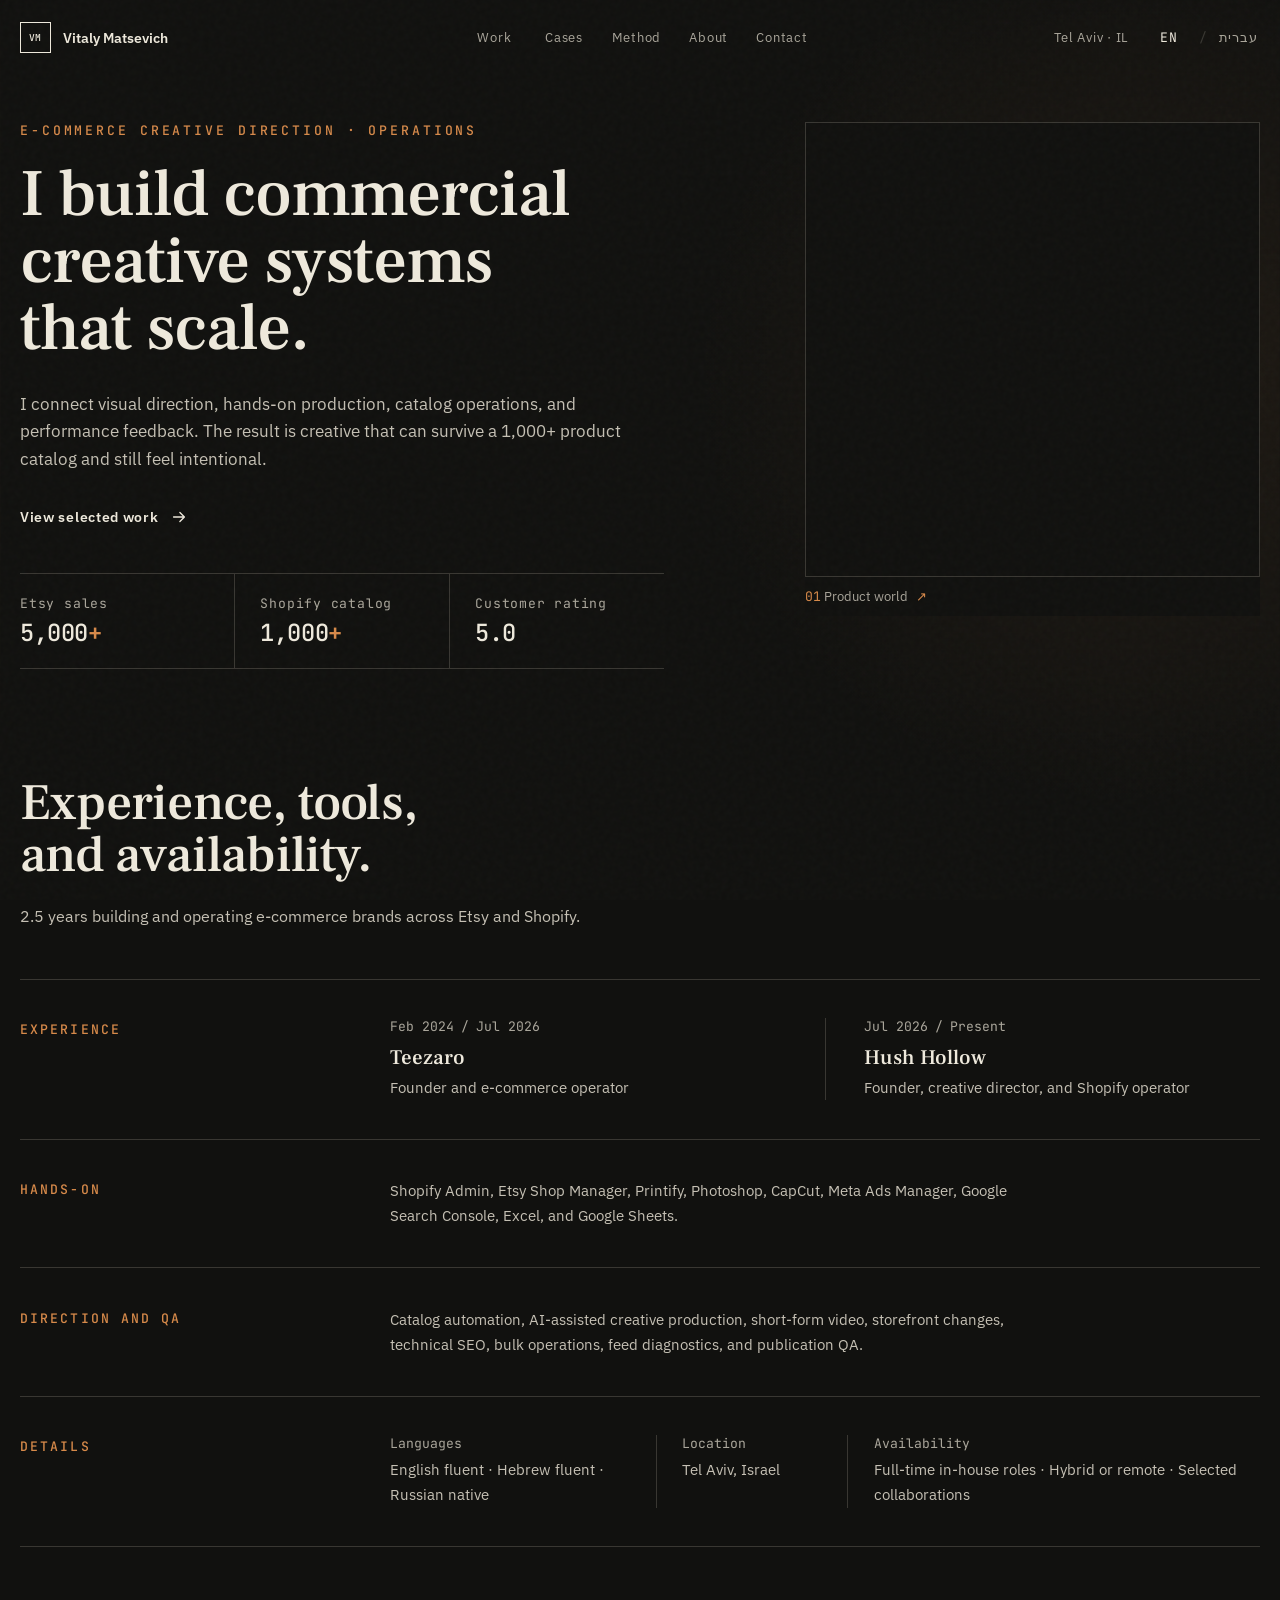
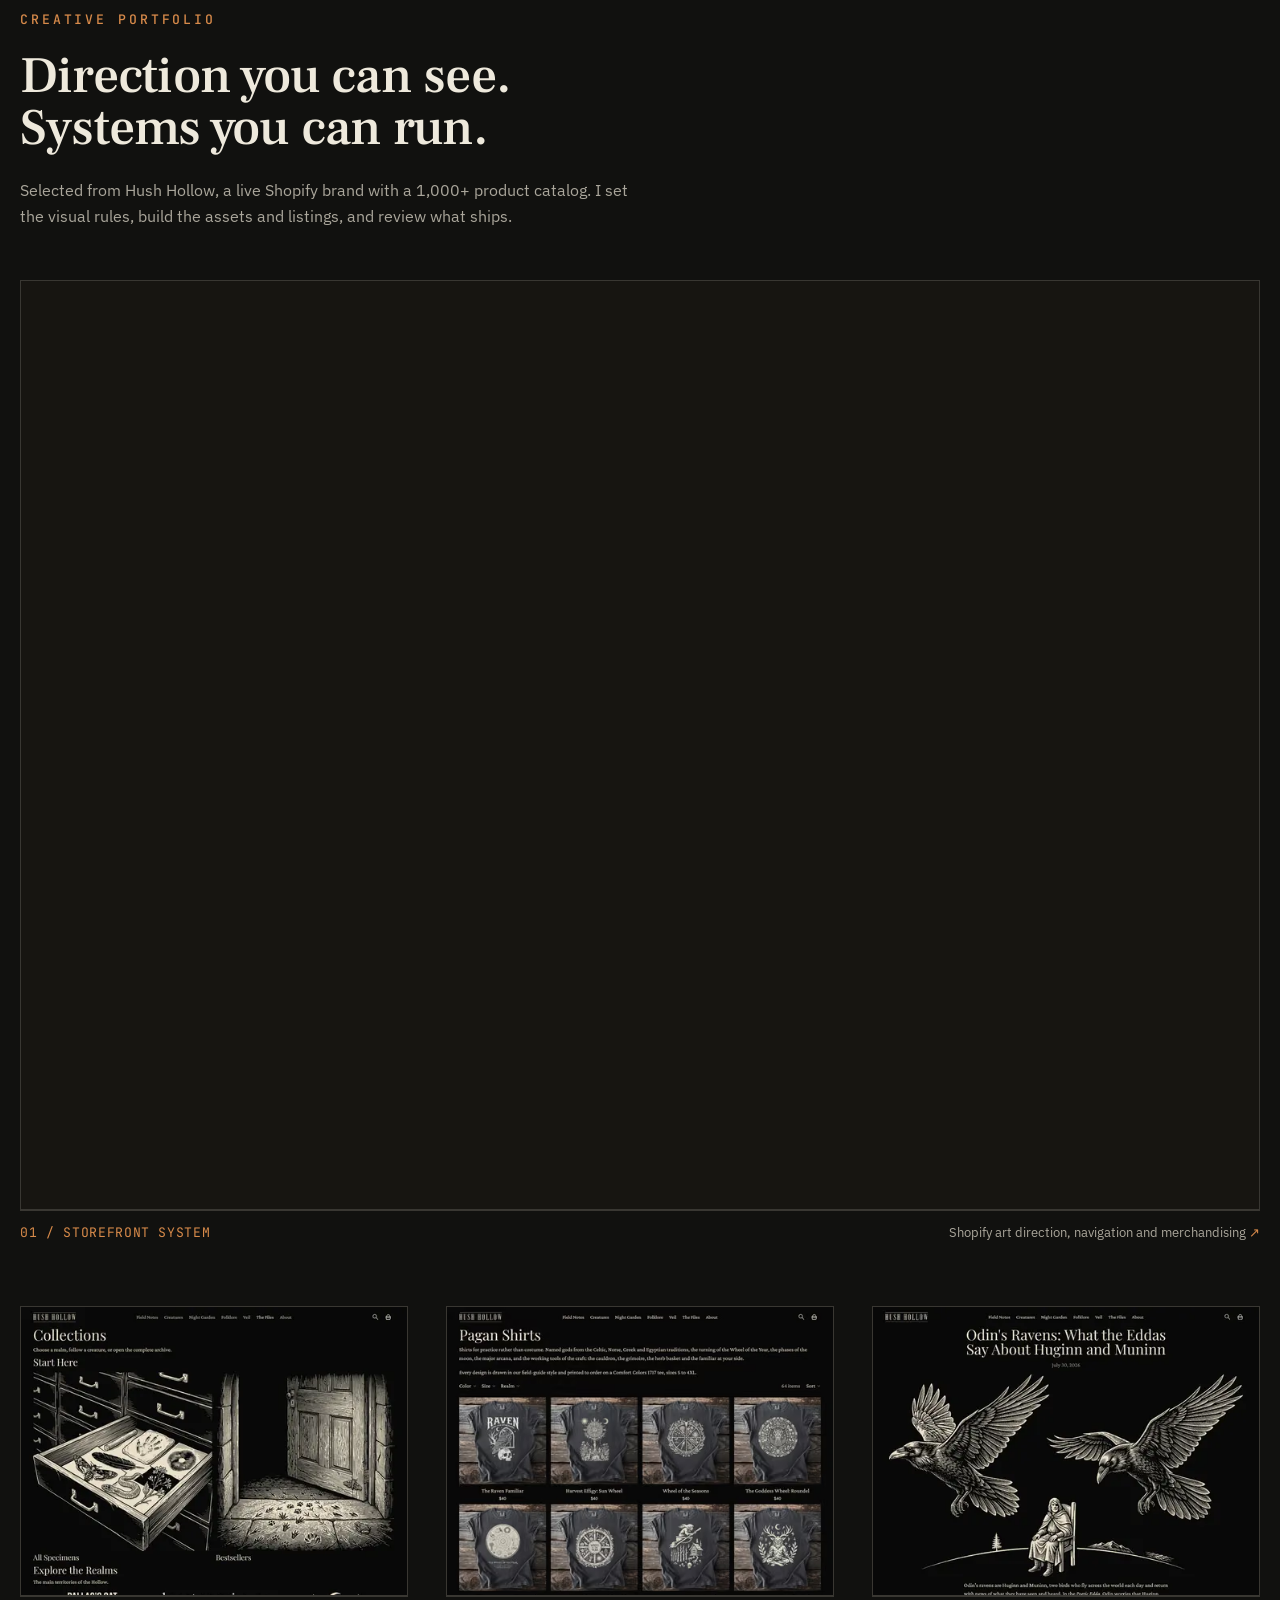
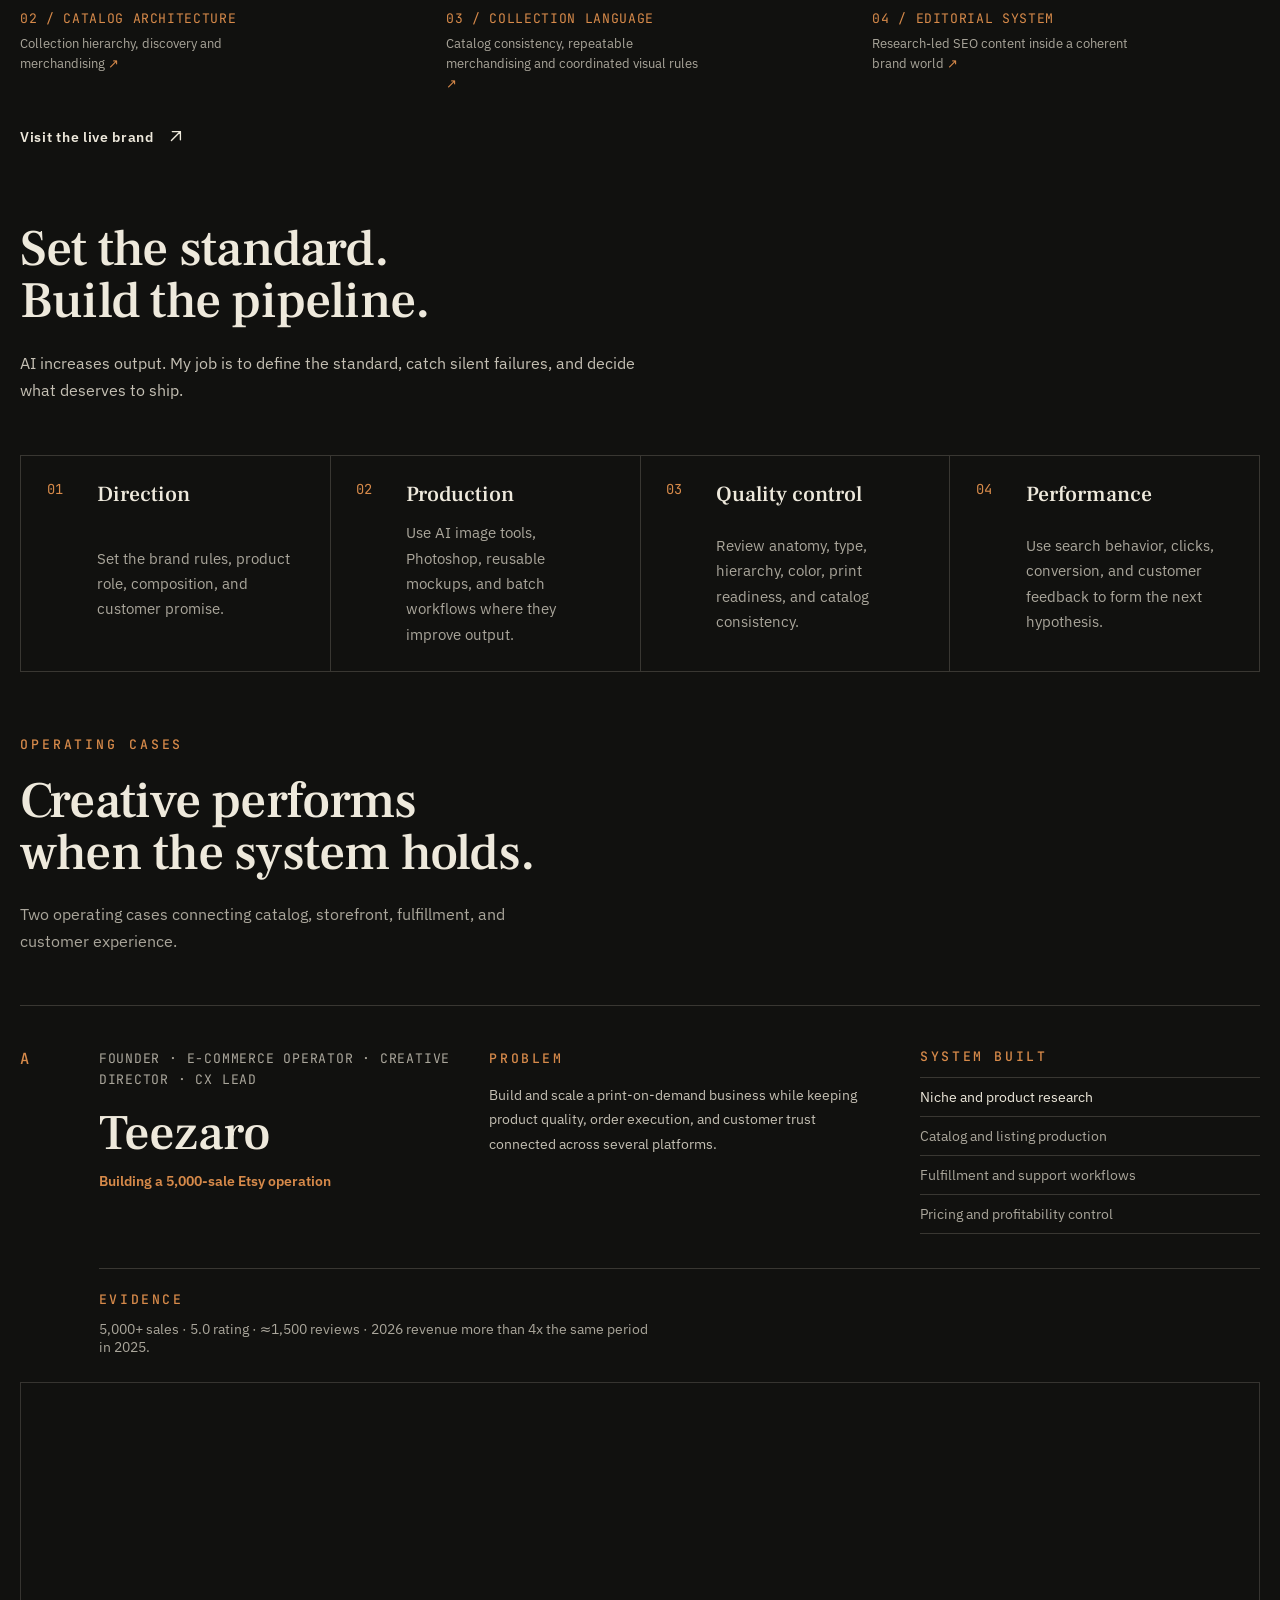
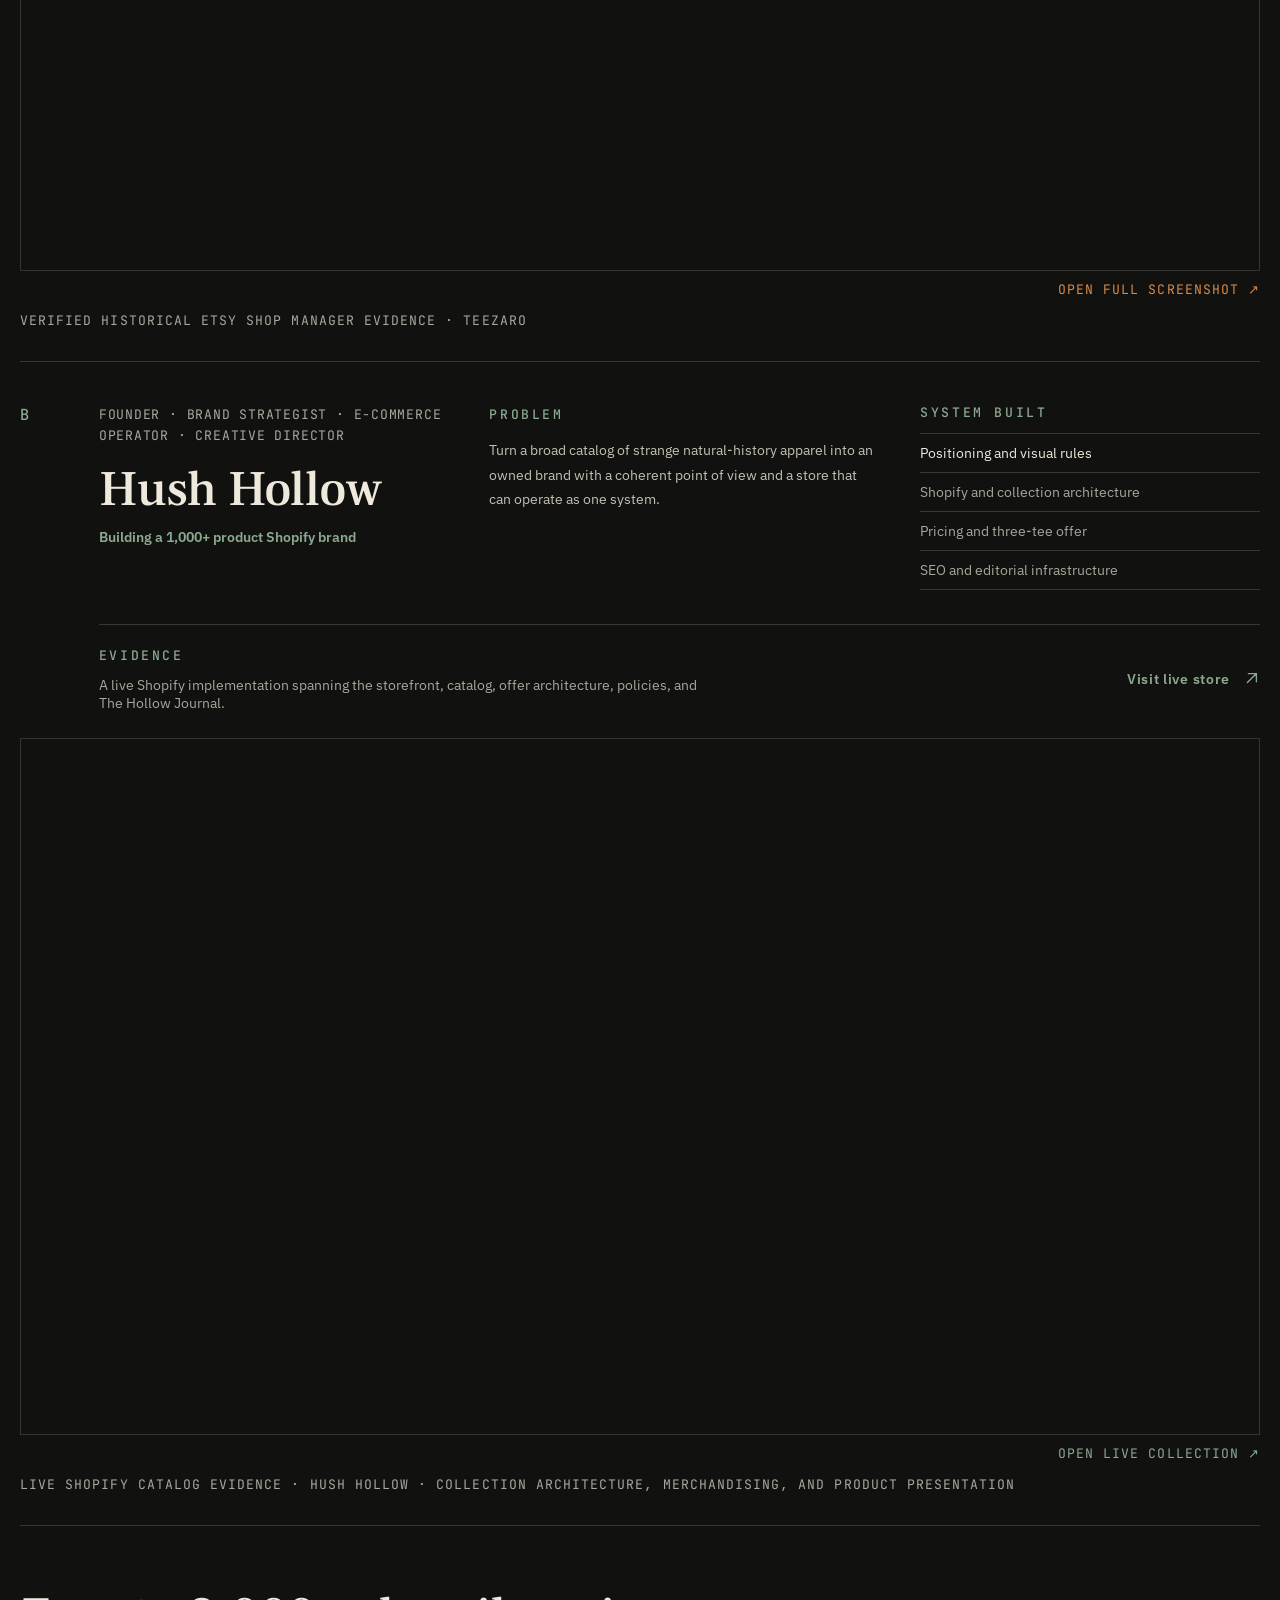
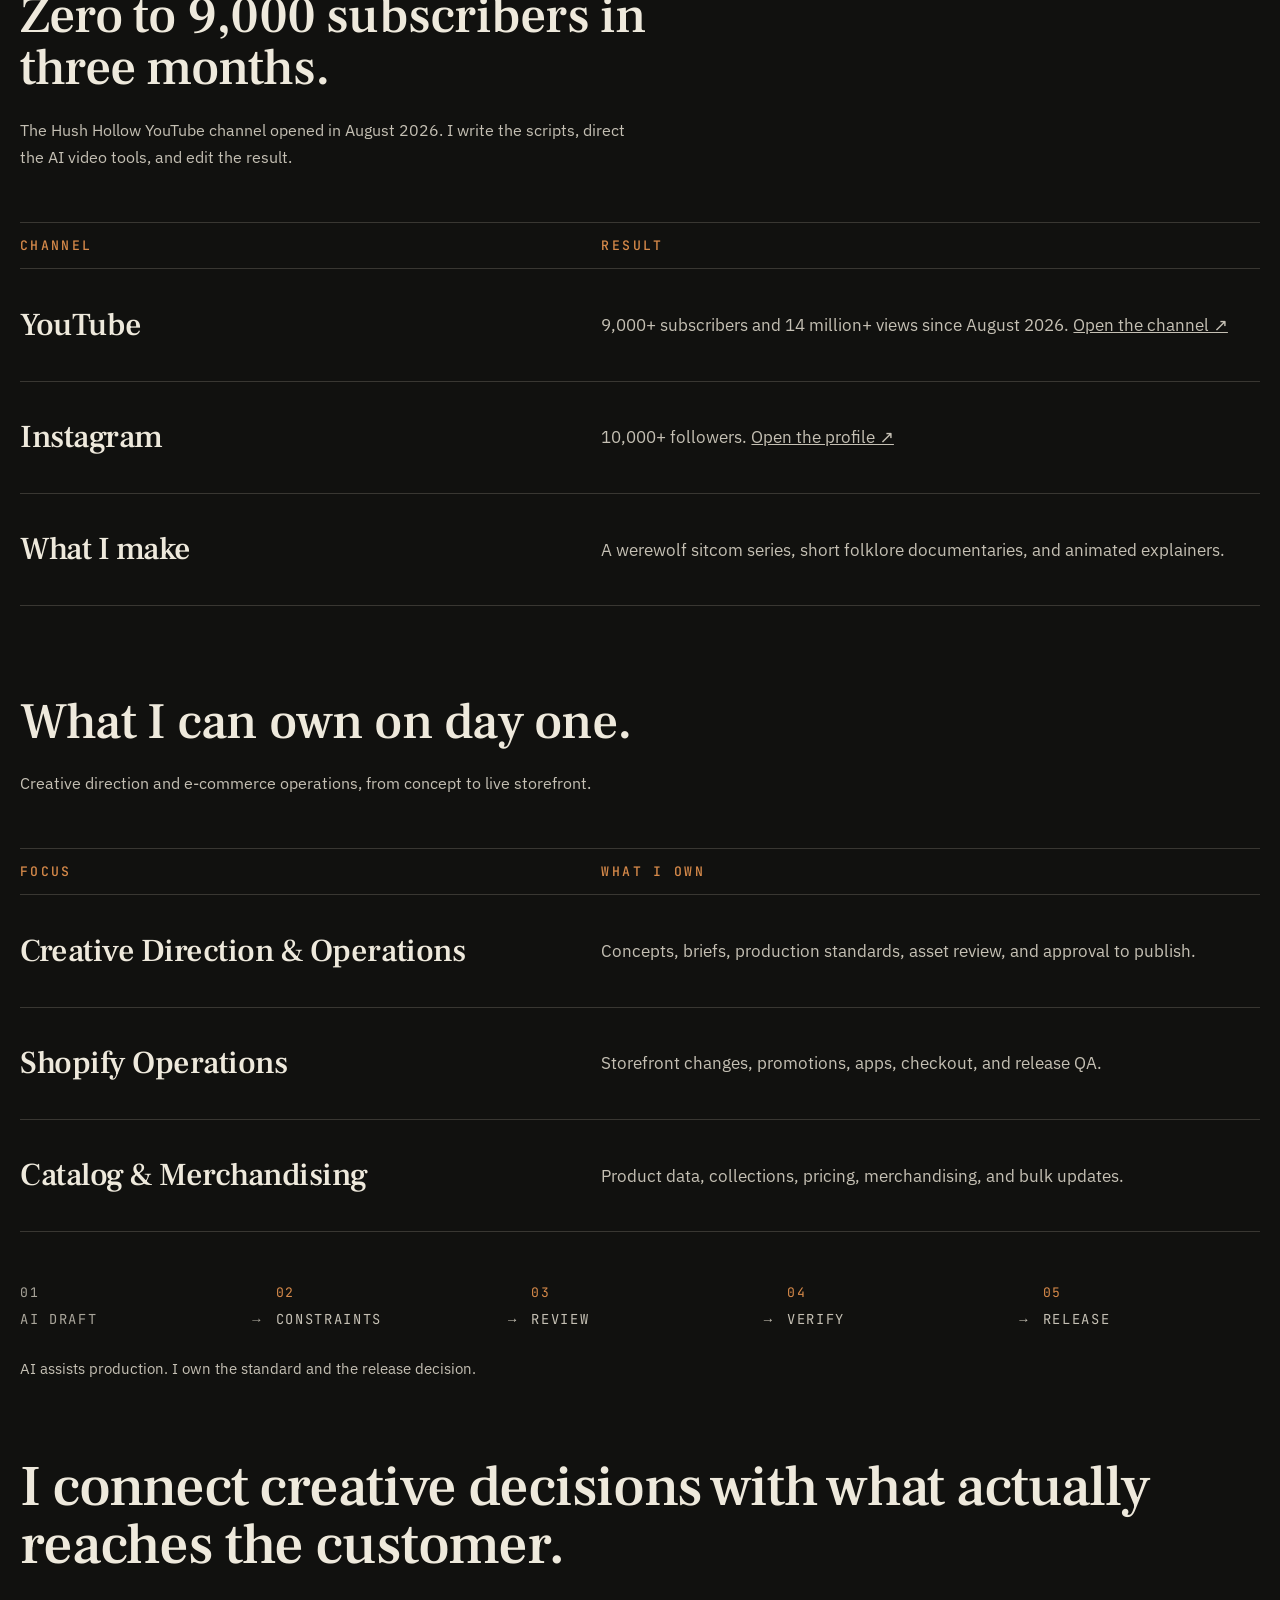
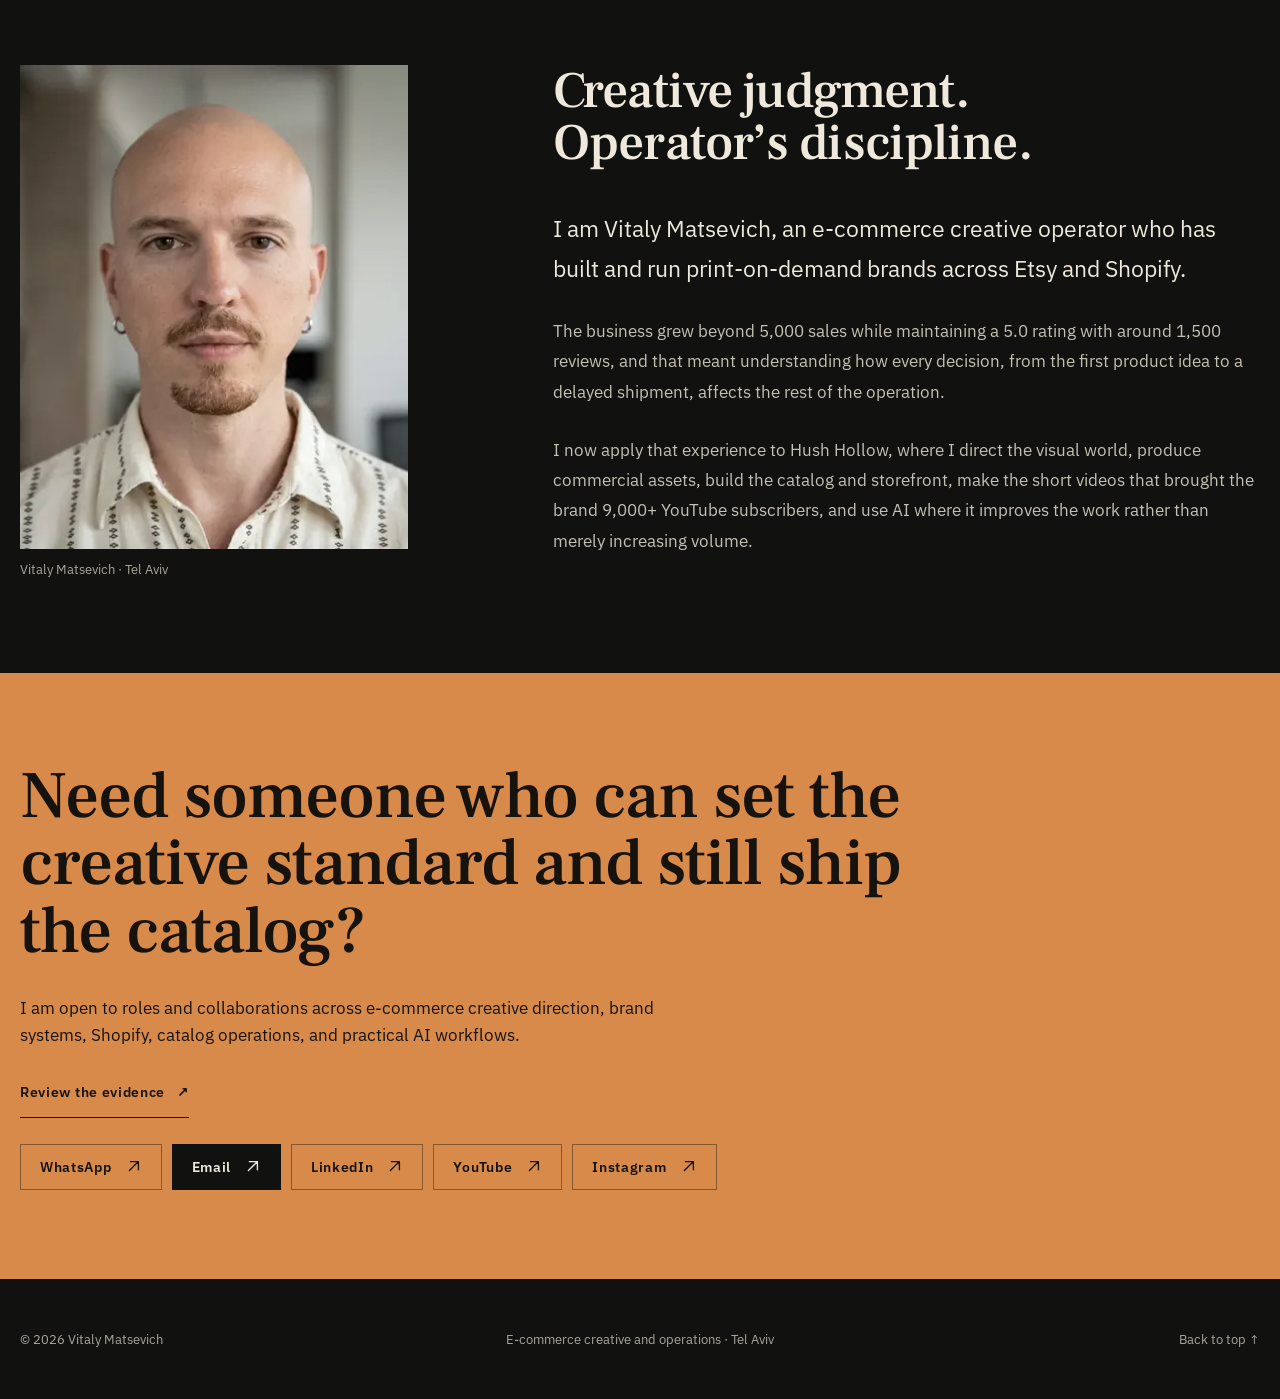
==== commit 09d645f6: "Add YouTube and Instagram results, links and video tools Co-Authored-By: Claude <noreply@anthropic.c" ====
--- a/index.html
+++ b/index.html
@@ -159,11 +159,11 @@
           </article>
           <article class="snapshot-block snapshot-block--hands">
             <h3>Hands-on</h3>
-            <p>Shopify Admin, Etsy Shop Manager, Printify, Photoshop, Google Search Console, Excel, and Google Sheets.</p>
+            <p>Shopify Admin, Etsy Shop Manager, Printify, Photoshop, CapCut, Meta Ads Manager, Google Search Console, Excel, and Google Sheets.</p>
           </article>
           <article class="snapshot-block snapshot-block--qa">
             <h3>Direction and QA</h3>
-            <p>Catalog automation, AI-assisted creative production, storefront changes, technical SEO, bulk operations, feed diagnostics, and publication QA.</p>
+            <p>Catalog automation, AI-assisted creative production, short-form video, storefront changes, technical SEO, bulk operations, feed diagnostics, and publication QA.</p>
           </article>
           <article class="snapshot-block snapshot-block--details">
             <h3>Details</h3>
@@ -334,6 +334,31 @@
         </div>
       </section>
 
+      <section class="role-fit" id="audience" aria-labelledby="audience-title">
+        <div class="role-fit-heading">
+          <h2 id="audience-title">Zero to 9,000 subscribers in three months.</h2>
+          <p>The Hush Hollow YouTube channel opened in August 2026. I write the scripts, direct the AI video tools, and edit the result.</p>
+        </div>
+        <div class="role-fit-table" role="table" aria-label="Social channels and results">
+          <div class="role-fit-row role-fit-row--header" role="row">
+            <span role="columnheader">Channel</span>
+            <span role="columnheader">Result</span>
+          </div>
+          <div class="role-fit-row" role="row">
+            <div role="rowheader"><h3>YouTube</h3></div>
+            <p role="cell">9,000+ subscribers and 14 million+ views since August 2026. <a href="https://www.youtube.com/@thehushhollow" target="_blank" rel="noopener noreferrer">Open the channel ↗</a></p>
+          </div>
+          <div class="role-fit-row" role="row">
+            <div role="rowheader"><h3>Instagram</h3></div>
+            <p role="cell">10,000+ followers. <a href="https://www.instagram.com/thehushhollow/" target="_blank" rel="noopener noreferrer">Open the profile ↗</a></p>
+          </div>
+          <div class="role-fit-row" role="row">
+            <div role="rowheader"><h3>What I make</h3></div>
+            <p role="cell">A werewolf sitcom series, short folklore documentaries, and animated explainers.</p>
+          </div>
+        </div>
+      </section>
+
       <section class="role-fit" id="role-fit" aria-labelledby="role-fit-title">
         <div class="role-fit-heading">
           <h2 id="role-fit-title">What I can own on day one.</h2>
@@ -384,7 +409,7 @@
         <div class="about-copy">
           <p>I am Vitaly Matsevich, an e-commerce creative operator who has built and run print-on-demand brands across Etsy and Shopify.</p>
           <p>The business grew beyond 5,000 sales while maintaining a 5.0 rating with around 1,500 reviews, and that meant understanding how every decision, from the first product idea to a delayed shipment, affects the rest of the operation.</p>
-          <p>I now apply that experience to Hush Hollow, where I direct the visual world, produce commercial assets, build the catalog and storefront, and use AI where it improves the work rather than merely increasing volume.</p>
+          <p>I now apply that experience to Hush Hollow, where I direct the visual world, produce commercial assets, build the catalog and storefront, make the short videos that brought the brand 9,000+ YouTube subscribers, and use AI where it improves the work rather than merely increasing volume.</p>
         </div>
       </section>
 
@@ -405,6 +430,14 @@
             LinkedIn
             <svg viewBox="0 0 20 20" aria-hidden="true"><path d="M7 4h9v9M16 4 6 14"></path></svg>
           </a>
+          <a class="primary-action primary-action--quiet" href="https://www.youtube.com/@thehushhollow" target="_blank" rel="noopener noreferrer">
+            YouTube
+            <svg viewBox="0 0 20 20" aria-hidden="true"><path d="M7 4h9v9M16 4 6 14"></path></svg>
+          </a>
+          <a class="primary-action primary-action--quiet" href="https://www.instagram.com/thehushhollow/" target="_blank" rel="noopener noreferrer">
+            Instagram
+            <svg viewBox="0 0 20 20" aria-hidden="true"><path d="M7 4h9v9M16 4 6 14"></path></svg>
+          </a>
         </div>
       </section>
     </main>
--- a/styles.min.css
+++ b/styles.min.css
@@ -1 +1 @@
-@font-face{font-family:"Frank Ruhl Libre";font-style:normal;font-weight:500 600;font-display:swap;src:url("fonts/frank-ruhl-libre-latin.woff2") format("woff2");unicode-range:U+0000-00FF,U+0131,U+0152-0153,U+02BB-02BC,U+02C6,U+02DA,U+02DC,U+0304,U+0308,U+0329,U+2000-206F,U+20AC,U+2122,U+2191,U+2193,U+2212,U+2215,U+FEFF,U+FFFD}@font-face{font-family:"Frank Ruhl Libre";font-style:normal;font-weight:500 600;font-display:swap;src:url("fonts/frank-ruhl-libre-hebrew.woff2") format("woff2");unicode-range:U+0307-0308,U+0590-05FF,U+200C-2010,U+20AA,U+25CC,U+FB1D-FB4F}@font-face{font-family:"IBM Plex Sans";font-style:normal;font-weight:400 600;font-stretch:100%;font-display:swap;src:url("fonts/ibm-plex-sans-latin.woff2") format("woff2");unicode-range:U+0000-00FF,U+0131,U+0152-0153,U+02BB-02BC,U+02C6,U+02DA,U+02DC,U+0304,U+0308,U+0329,U+2000-206F,U+20AC,U+2122,U+2191,U+2193,U+2212,U+2215,U+FEFF,U+FFFD}@font-face{font-family:"JetBrains Mono";font-style:normal;font-weight:400 500;font-display:swap;src:url("fonts/jetbrains-mono-latin.woff2") format("woff2");unicode-range:U+0000-00FF,U+0131,U+0152-0153,U+02BB-02BC,U+02C6,U+02DA,U+02DC,U+0304,U+0308,U+0329,U+2000-206F,U+20AC,U+2122,U+2191,U+2193,U+2212,U+2215,U+FEFF,U+FFFD}@font-face{font-family:"IBM Plex Sans Hebrew";font-style:normal;font-weight:400;font-display:swap;src:url("fonts/ibm-plex-sans-hebrew-400-hebrew.woff2") format("woff2");unicode-range:U+0307-0308,U+0590-05FF,U+200C-2010,U+20AA,U+25CC,U+FB1D-FB4F}@font-face{font-family:"IBM Plex Sans Hebrew";font-style:normal;font-weight:400;font-display:swap;src:url("fonts/ibm-plex-sans-hebrew-400-latin.woff2") format("woff2");unicode-range:U+0000-00FF,U+0131,U+0152-0153,U+02BB-02BC,U+02C6,U+02DA,U+02DC,U+0304,U+0308,U+0329,U+2000-206F,U+20AC,U+2122,U+2191,U+2193,U+2212,U+2215,U+FEFF,U+FFFD}@font-face{font-family:"IBM Plex Sans Hebrew";font-style:normal;font-weight:500;font-display:swap;src:url("fonts/ibm-plex-sans-hebrew-500-hebrew.woff2") format("woff2");unicode-range:U+0307-0308,U+0590-05FF,U+200C-2010,U+20AA,U+25CC,U+FB1D-FB4F}@font-face{font-family:"IBM Plex Sans Hebrew";font-style:normal;font-weight:500;font-display:swap;src:url("fonts/ibm-plex-sans-hebrew-500-latin.woff2") format("woff2");unicode-range:U+0000-00FF,U+0131,U+0152-0153,U+02BB-02BC,U+02C6,U+02DA,U+02DC,U+0304,U+0308,U+0329,U+2000-206F,U+20AC,U+2122,U+2191,U+2193,U+2212,U+2215,U+FEFF,U+FFFD}@font-face{font-family:"IBM Plex Sans Hebrew";font-style:normal;font-weight:600;font-display:swap;src:url("fonts/ibm-plex-sans-hebrew-600-hebrew.woff2") format("woff2");unicode-range:U+0307-0308,U+0590-05FF,U+200C-2010,U+20AA,U+25CC,U+FB1D-FB4F}@font-face{font-family:"IBM Plex Sans Hebrew";font-style:normal;font-weight:600;font-display:swap;src:url("fonts/ibm-plex-sans-hebrew-600-latin.woff2") format("woff2");unicode-range:U+0000-00FF,U+0131,U+0152-0153,U+02BB-02BC,U+02C6,U+02DA,U+02DC,U+0304,U+0308,U+0329,U+2000-206F,U+20AC,U+2122,U+2191,U+2193,U+2212,U+2215,U+FEFF,U+FFFD}:root{color-scheme:dark;--ink:#11110f;--ink-raised:#191917;--paper:#eee9dc;--paper-dim:#c5c0b4;--muted:#aaa69b;--line:#393732;--signal:#d78a4a;--signal-dark:#6f3c1d;--forest:#8ba990;--blue:#8d9fbd;--plum:#b39aae;--ease-out:cubic-bezier(0.23, 1, 0.32, 1);--content:min(100% - 40px, 1460px);--font-display:"Frank Ruhl Libre",Georgia,serif;--font-body:"IBM Plex Sans",system-ui,sans-serif;--font-mono:"JetBrains Mono",ui-monospace,monospace;--t-micro:0.82rem;--t-note:0.86rem;--t-dense:0.96rem;--t-body:1.04rem;--space-section:clamp(58px, 5vw, 80px);--space-section-compact:clamp(50px, 5vw, 72px);--space-heading-content:clamp(32px, 4vw, 52px);--space-section-mobile:42px;--space-section-mobile-supporting:48px;--space-section-mobile-major:56px}*{box-sizing:border-box}html{scroll-behavior:smooth;background:var(--ink)}body{margin:0;color:var(--paper);background:radial-gradient(circle at 88% 4%,rgba(215,138,74,.08),transparent 27rem),var(--ink);font-family:var(--font-body);-webkit-font-smoothing:antialiased}body::before{position:fixed;inset:0;z-index:20;pointer-events:none;content:"";opacity:.025;background-image:url("data:image/svg+xml,%3Csvg viewBox='0 0 180 180' xmlns='http://www.w3.org/2000/svg'%3E%3Cfilter id='n'%3E%3CfeTurbulence type='fractalNoise' baseFrequency='.9' numOctaves='2' stitchTiles='stitch'/%3E%3C/filter%3E%3Crect width='100%25' height='100%25' filter='url(%23n)'/%3E%3C/svg%3E")}a{color:inherit}a:focus-visible{outline:3px solid var(--signal);outline-offset:5px}.skip-link{position:fixed;top:12px;inset-inline-start:12px;z-index:100;padding:12px 18px;color:var(--ink);background:var(--paper);transform:translateY(-160%);transition:transform 160ms var(--ease-out)}.skip-link:focus{transform:translateY(0)}.site-header{position:fixed;top:0;left:50%;z-index:10;display:grid;grid-template-columns:1fr auto 1fr;align-items:center;width:var(--content);min-height:76px;border-bottom:1px solid transparent;transform:translateX(-50%);transition:border-color .2s ease,background-color .2s ease}.site-header[data-scrolled]{border-color:var(--line);background:rgba(17,17,15,.92);backdrop-filter:blur(14px)}.identity{display:inline-flex;gap:12px;align-items:center;min-height:44px;min-width:44px;width:max-content;font-size:.9rem;font-weight:600;text-decoration:none}.identity-mark{display:grid;width:31px;height:31px;place-items:center;border:1px solid var(--paper);font-family:var(--font-mono);font-size:.6rem;font-weight:500;letter-spacing:.02em}.site-nav{display:flex;gap:clamp(18px,2vw,34px)}.location,.site-nav a{color:var(--muted);font-size:.8rem;letter-spacing:.06em;text-decoration:none;transition:color 160ms ease}.site-nav a{display:inline-flex;align-items:center;justify-content:center;min-height:44px;min-width:44px}.location{justify-self:end}.header-end{display:flex;gap:18px;align-items:center;justify-self:end}main{overflow-x:clip}section[id]{scroll-margin-top:76px}.hero{display:grid;grid-template-columns:minmax(0,0.92fr) minmax(400px,0.58fr);grid-template-rows:1fr;gap:clamp(32px,5vw,84px);width:var(--content);min-height:0;margin:0 auto;padding-top:88px}.hero-copy{align-self:start;min-width:0;max-width:900px;padding-block:34px 44px;padding-inline:0 clamp(28px,6vw,96px)}.about-title>p,.contact-section>p:first-child,.creative-system-heading>p:first-child,.role-fit-heading>p:first-child,.role-line,.section-intro>p:first-child,.snapshot-heading>p:first-child{margin:0 0 22px;color:var(--signal);font-family:var(--font-mono);font-size:var(--t-micro);font-weight:500;letter-spacing:.22em;text-transform:uppercase}h1,h2,h3,p{text-wrap:pretty}h1{max-width:1040px;margin:0;font-family:var(--font-display);font-size:clamp(3.4rem, 5.2vw, 5rem);font-weight:500;letter-spacing:-.015em;line-height:1.01}h1 span{display:block}.hero-lede{max-width:680px;margin:28px 0 22px;color:var(--paper-dim);font-size:clamp(1rem, 1.3vw, 1.2rem);line-height:1.65}.contact-action,.primary-action,.project-link,.text-action{display:inline-flex;gap:12px;align-items:center;min-height:44px;font-size:var(--t-note);font-weight:600;letter-spacing:.05em;text-decoration:none;transition:transform 140ms var(--ease-out),color 160ms ease}.primary-action svg,.project-link svg,.text-action svg{width:18px;fill:none;stroke:currentColor;stroke-linecap:round;stroke-linejoin:round;stroke-width:1.5;transition:transform 180ms var(--ease-out)}.contact-action:active,.primary-action:active,.project-link:active,.text-action:active{transform:scale(.97)}.hero-visual{align-self:start;width:min(100%,520px);margin:34px 0 28px auto}[dir=rtl] .hero-visual{margin-inline:auto 0}.hero-work{margin:0;background:var(--ink)}.creative-piece>a,.hero-work>a{display:block;color:inherit}.hero-work>a{border:1px solid var(--line);transition:border-color 220ms ease}.creative-piece picture{display:block}.creative-piece>a:focus-visible,.hero-work>a:focus-visible{outline:2px solid var(--signal);outline-offset:-2px}.hero-work--primary{width:100%}.hero-work img{display:block;width:100%;height:auto;filter:saturate(.82) contrast(1.04);transition:filter 220ms ease}.creative-piece figcaption,.hero-work figcaption{color:var(--muted);font-family:var(--font-body);font-size:var(--t-micro);line-height:1.5}.hero-work figcaption{padding:10px 0}.hero-work figcaption .external-cue{display:inline-block;margin-inline-start:5px;transition:transform 180ms var(--ease-out)}.creative-piece .creative-caption-label,.creative-piece .external-cue,.hero-work figcaption span{color:var(--signal);font-family:var(--font-mono)}.proof-strip{display:grid;grid-template-columns:repeat(3,minmax(0,1fr));margin:34px 0 0;border-top:1px solid var(--line);border-bottom:1px solid var(--line)}.proof-strip div{display:flex;flex-direction:column;justify-content:center;min-height:94px;padding:18px clamp(16px,2vw,32px);border-inline-end:1px solid var(--line)}.proof-strip div:first-child{padding-inline-start:0}.proof-strip div:last-child{border-inline-end:0;padding-inline-end:0}.proof-strip dt{color:var(--muted);font-family:var(--font-mono);font-size:var(--t-micro);letter-spacing:.06em;overflow-wrap:anywhere}.proof-strip dd{margin:5px 0 0;font-family:var(--font-mono);font-size:clamp(1.3rem, 1.85vw, 2.1rem);font-weight:500;letter-spacing:-.02em;font-variant-numeric:tabular-nums}.proof-strip dd span{color:var(--signal)}.about-section,.creative-section,.creative-system,.profile-snapshot,.role-fit,.work-section{width:var(--content);margin:0 auto;padding:var(--space-section) 0 0}.profile-snapshot{padding-top:clamp(44px,5vw,64px)}.snapshot-heading{max-width:900px}.snapshot-heading h2{max-width:760px;margin:0;font-family:var(--font-display);font-size:clamp(2.4rem, 4vw, 4.7rem);font-weight:500;letter-spacing:-.015em;line-height:1.02}.snapshot-heading h2 span{display:block}.snapshot-heading>p:not(:first-child){max-width:620px;margin:22px 0 0;color:var(--paper-dim);font-size:1rem;line-height:1.7}.snapshot-grid{margin-top:clamp(30px,4vw,48px);border-top:1px solid var(--line)}.snapshot-block{display:grid;grid-template-columns:minmax(180px,0.26fr) minmax(0,0.74fr);gap:clamp(28px,5vw,76px);align-items:start;min-width:0;padding:clamp(26px,3vw,40px) 0;border-bottom:1px solid var(--line)}.snapshot-block h3{margin:3px 0 0;color:var(--signal);font-family:var(--font-mono);font-size:var(--t-micro);font-weight:500;letter-spacing:.16em;text-transform:uppercase}.snapshot-block dd,.snapshot-block>p,.snapshot-timeline p{color:var(--paper-dim);font-size:var(--t-dense);line-height:1.65}.snapshot-block>p{max-width:72ch;margin:0}.snapshot-timeline{display:grid;grid-template-columns:repeat(2,minmax(0,1fr));margin:0;padding:0;list-style:none}.snapshot-timeline li+li{margin-top:0;padding-top:0;padding-inline-start:clamp(22px,3vw,42px);border-top:0;border-inline-start:1px solid var(--line)}.snapshot-timeline li:first-child{padding-inline-end:clamp(22px,3vw,42px)}.snapshot-dates{display:flex;gap:7px;align-items:center;color:var(--muted);font-family:var(--font-mono);font-size:var(--t-micro);direction:ltr}.snapshot-timeline strong{display:block;margin-top:9px;font-family:var(--font-display);font-size:1.3rem;font-weight:500}.snapshot-timeline p{margin:4px 0 0}.snapshot-block dl{margin:0}.snapshot-block dl div+div{margin-top:18px;padding-top:18px;border-top:1px solid var(--line)}.snapshot-block--details dl{display:grid;grid-template-columns:1fr 0.72fr 1.55fr;gap:0}.snapshot-block--details dl div+div{margin-top:0;padding-top:0;border-top:0}.snapshot-block--details dl div:nth-child(2){padding-inline-start:clamp(18px,2vw,28px);border-inline-start:1px solid var(--line)}.snapshot-block--details dl div:nth-child(3){grid-column:auto;padding-top:0;padding-inline-start:clamp(18px,2vw,28px);border-top:0;border-inline-start:1px solid var(--line)}.snapshot-block dt{margin-bottom:5px;color:var(--muted);font-family:var(--font-mono);font-size:var(--t-micro)}.snapshot-block dd{margin:0}.about-section{padding-bottom:clamp(72px,7vw,104px)}.section-intro{max-width:900px;margin-inline-start:0;margin-bottom:var(--space-heading-content)}.section-intro>p:first-child{padding-top:0}.about-title h2,.creative-system-heading h2,.section-intro h2{max-width:800px;margin:0;font-family:var(--font-display);font-size:clamp(2.4rem, 4vw, 4.7rem);font-weight:500;letter-spacing:-.015em;line-height:1.02}.creative-system-heading h2 span,.section-intro h2 span{display:block}.section-intro h2{max-width:720px}[lang=en] .about-title h2 span,[lang=en] .creative-system-heading h2 span,[lang=en] .section-intro h2 span{white-space:nowrap}.section-intro>p:last-child{max-width:620px;margin:22px 0 0;color:var(--muted);font-size:1rem;line-height:1.65}.creative-gallery{display:grid;grid-template-columns:repeat(3,minmax(0,1fr));gap:clamp(38px,4vw,58px) clamp(24px,3vw,44px);align-items:start}.creative-piece--storefront{grid-column:1/-1}.creative-piece--storefront>a{aspect-ratio:2/1}.creative-piece--storefront img{object-fit:cover;object-position:top}.creative-piece{margin:0;background:0 0}.creative-piece>a{display:grid;aspect-ratio:4/3;overflow:hidden;place-items:center;border:1px solid var(--line);background:#171511;transition:border-color 220ms ease}.creative-piece img{display:block;width:100%;height:100%;object-fit:contain;filter:saturate(.98) contrast(1.02);transition:filter 220ms ease}.creative-piece picture{width:100%;height:100%}.creative-piece figcaption{display:flex;gap:22px;justify-content:space-between;min-height:44px;padding:12px 0 0;border-top:1px solid var(--line)}.creative-caption-label{flex:0 0 auto;letter-spacing:.05em;text-transform:uppercase}.creative-caption-copy{min-width:0;text-align:end}.creative-piece:not(.creative-piece--storefront) figcaption{display:block}.creative-piece:not(.creative-piece--storefront) .creative-caption-copy,.creative-piece:not(.creative-piece--storefront) .creative-caption-label{display:block}.creative-piece:not(.creative-piece--storefront) .creative-caption-label{margin-bottom:5px}.creative-piece:not(.creative-piece--storefront) .creative-caption-copy{max-width:32ch;text-align:start}.external-cue{display:inline-block;transition:transform 180ms var(--ease-out)}.gallery-link{margin-top:22px}.creative-system{display:block}.creative-system-heading{max-width:820px}.creative-system-heading h2{max-width:720px}.creative-system-heading>p:last-child{max-width:620px;margin:22px 0 0;color:var(--paper-dim);font-size:1rem;line-height:1.7}.creative-system-track{display:grid;grid-template-columns:repeat(4,minmax(0,1fr));column-gap:0;row-gap:0;margin:0;margin-top:var(--space-heading-content);padding:0;border-top:1px solid var(--line);border-inline-start:1px solid var(--line);list-style:none}.creative-system-track li{display:grid;grid-template-columns:36px 1fr;gap:12px 14px;align-items:start;min-height:164px;padding:24px clamp(20px,2vw,32px);border-inline-end:1px solid var(--line);border-bottom:1px solid var(--line)}.creative-system-track span{color:var(--signal);font-family:var(--font-mono);font-size:var(--t-note)}.creative-system-track strong{font-family:var(--font-display);font-size:1.35rem;font-weight:500}.creative-system-track p{grid-column:2;margin:0;color:var(--muted);font-size:var(--t-dense);line-height:1.65}.projects{border-top:1px solid var(--line)}.project{--project-color:var(--signal);position:relative;isolation:isolate;display:grid;grid-template-columns:48px minmax(250px,0.9fr) minmax(260px,1fr) minmax(230px,0.85fr);column-gap:clamp(20px,2.4vw,36px);padding:42px 0 30px;border-bottom:1px solid var(--line);transition:background-color 220ms ease}.project--forest{--project-color:var(--forest)}.project--blue{--project-color:var(--blue)}.project--plum{--project-color:var(--plum)}.project::before{position:absolute;top:0;bottom:0;left:50%;z-index:-1;width:100vw;background:rgba(255,255,255,.018);content:"";opacity:0;transform:translateX(-50%);transition:opacity 220ms ease}.project-index{color:var(--project-color);font-family:var(--font-mono);font-size:var(--t-dense);font-weight:500}.project-heading p{margin:0 0 18px;color:var(--muted);font-family:var(--font-mono);font-size:var(--t-micro);letter-spacing:.06em;line-height:1.6;text-transform:uppercase}.project-heading h3{margin:0 0 10px;font-family:var(--font-display);font-size:clamp(2.2rem, 3.9vw, 4.4rem);font-weight:500;letter-spacing:-.015em;line-height:1.04}.project-heading strong{color:var(--project-color);font-size:.9rem;font-weight:600}.project-summary{max-width:390px;margin:0;color:var(--paper-dim);font-size:.9rem;line-height:1.7}.project-system{margin-top:0}.outcomes{margin:10px 0 0;padding:0;list-style:none}.outcomes li{padding:10px 0;border-bottom:1px solid var(--line);color:var(--muted);font-size:var(--t-note)}.outcomes li:first-child{color:var(--paper);border-top:1px solid var(--line)}.project-foot{grid-column:2/-1;display:flex;align-items:center;justify-content:space-between;margin-top:34px;padding-top:22px;border-top:1px solid var(--line)}.project-foot p{max-width:600px;margin:0;color:var(--muted);font-size:var(--t-note)}.field-label{display:block;margin-bottom:12px;color:var(--project-color,var(--signal));font-family:var(--font-mono);font-size:var(--t-micro);font-weight:500;letter-spacing:.2em;text-transform:uppercase}.project-link{color:var(--project-color)}.project-evidence{grid-column:1/-1;width:100%;margin:26px 0 0}.project-evidence-link{display:block;color:inherit;text-decoration:none;cursor:zoom-in}.project-evidence-link picture{display:block}.project-evidence img{display:block;width:100%;height:auto;border:1px solid var(--line);filter:saturate(.78) contrast(1.04);transition:border-color 160ms ease,filter 160ms ease}.project-evidence-view{display:flex;justify-content:flex-end;margin-top:10px;color:var(--project-color);font-family:var(--font-mono);font-size:var(--t-micro);letter-spacing:.08em;text-transform:uppercase}.project-evidence figcaption{margin-top:12px;color:var(--muted);font-family:var(--font-mono);font-size:var(--t-micro);letter-spacing:.08em;line-height:1.6;text-transform:uppercase}.project-evidence--hush .project-evidence-link{cursor:pointer}.project-evidence--hush picture{aspect-ratio:16/9;overflow:hidden}.project-evidence--hush img{height:100%;object-fit:cover;object-position:top}.role-fit{padding-bottom:clamp(10px,2vw,28px)}.role-fit-heading{max-width:900px;margin-inline-start:0}.role-fit-heading h2{max-width:760px;margin:0;font-family:var(--font-display);font-size:clamp(2.4rem, 4vw, 4.7rem);font-weight:500;letter-spacing:-.015em;line-height:1.02}.role-fit-heading>p:last-child{max-width:620px;margin:22px 0 0;color:var(--paper-dim);font-size:1rem;line-height:1.7}.role-fit-table{margin-top:var(--space-heading-content);border-top:1px solid var(--line)}.role-fit-row{display:grid;grid-template-columns:minmax(260px,0.44fr) minmax(0,0.56fr);gap:clamp(28px,5vw,90px);align-items:center;padding:clamp(28px,3vw,42px) 0;border-bottom:1px solid var(--line)}.role-fit-row--header{padding:14px 0}.role-fit-row--header span{color:var(--signal);font-family:var(--font-mono);font-size:var(--t-micro);font-weight:500;letter-spacing:.18em;text-transform:uppercase}.role-fit-row h3{margin:0;font-family:var(--font-display);font-size:clamp(1.65rem, 2.5vw, 2.9rem);font-weight:500;letter-spacing:-.015em;line-height:1.08}.role-fit-row p{margin:0;color:var(--paper-dim);font-size:clamp(1rem, 1.35vw, 1.22rem);line-height:1.62}.role-fit-process{margin-top:clamp(34px,4vw,56px)}.role-fit-process ol{display:grid;grid-template-columns:repeat(5,minmax(0,1fr));gap:clamp(18px,3vw,48px);margin:0;padding:0;list-style:none}.role-fit-process li{position:relative;color:var(--paper-dim);font-family:var(--font-mono);font-size:var(--t-note);letter-spacing:.12em;text-transform:uppercase}.role-fit-process li:first-child{color:var(--muted)}.role-fit-process li:not(:last-child)::after{position:absolute;inset-inline-end:calc(clamp(18px,3vw,48px) * -0.65);color:var(--line-strong);content:"→"}[dir=rtl] .role-fit-process li:not(:last-child)::after{content:"←"}.role-fit-process li span{display:block;margin-bottom:9px;color:var(--signal);font-size:var(--t-micro)}.role-fit-process li:first-child span{color:var(--muted)}.role-fit-process>p{margin:28px 0 0;color:var(--paper-dim);font-size:var(--t-dense);line-height:1.65}.role-fit-process li:first-child{--process-index:0}.role-fit-process li:nth-child(2){--process-index:1}.role-fit-process li:nth-child(3){--process-index:2}.role-fit-process li:nth-child(4){--process-index:3}.role-fit-process li:nth-child(5){--process-index:4}@keyframes process-step-enter{from{opacity:.24;transform:translateY(12px)}to{opacity:1;transform:translateY(0)}}@keyframes process-note-enter{from{opacity:0;transform:translateY(8px)}to{opacity:1;transform:translateY(0)}}@media (prefers-reduced-motion:no-preference){.motion-ready .role-fit-process li{opacity:.24;transform:translateY(12px)}.motion-ready .role-fit-process>p{opacity:0;transform:translateY(8px)}.motion-ready .role-fit-process.is-active li{animation:process-step-enter 720ms var(--ease-out) both;animation-delay:calc(var(--process-index) * 160ms)}.motion-ready .role-fit-process.is-active>p{animation:process-note-enter .6s var(--ease-out) .9s both}}.role-fit-statement{max-width:1160px;margin:clamp(44px,6vw,78px) 0 0;font-family:var(--font-display);font-size:clamp(2.3rem, 4.5vw, 5.2rem);font-weight:500;letter-spacing:-.02em;line-height:1.02}.work-section .section-intro{max-width:900px;margin-inline-start:0}.about-title h2 span{display:block}.about-section{display:grid;grid-template-columns:repeat(12,minmax(0,1fr));column-gap:clamp(28px,3vw,48px);row-gap:clamp(28px,3vw,44px);align-items:start}.about-title{grid-column:6/-1;grid-row:1}.about-copy{grid-column:6/-1;grid-row:2;max-width:760px}.portrait{grid-column:1/5;grid-row:1/span 2;align-self:start;margin:0}.portrait img{display:block;width:100%;height:auto;aspect-ratio:4/5;object-fit:cover;object-position:50% 42%;filter:saturate(.74) contrast(1.04)}.portrait figcaption{margin-top:12px;color:var(--muted);font-size:var(--t-micro)}.about-copy p{margin:0 0 28px;color:var(--paper-dim);font-size:clamp(1rem, 1.35vw, 1.25rem);line-height:1.75}.about-copy p:first-child{color:var(--paper);font-size:clamp(1.25rem, 1.8vw, 1.7rem)}.contact-section{width:100%;padding:clamp(64px,7vw,92px) max(20px,calc((100vw - 1460px)/ 2));color:#16130f;background:var(--signal)}.contact-section>p:first-child{color:#462611}.contact-section h2{max-width:1040px;margin:0;font-family:var(--font-display);font-size:clamp(2.7rem, 5.2vw, 5.3rem);font-weight:500;letter-spacing:-.015em;line-height:1.01}.contact-section>p:not(:first-child){max-width:680px;margin:30px 0 24px;font-size:1.04rem;line-height:1.65}.contact-action{padding-bottom:7px;border-bottom:1px solid currentColor}.primary-action{margin-top:26px;padding:14px 20px;color:var(--paper);background:var(--ink)}.contact-links{display:flex;flex-wrap:wrap;gap:10px}.primary-action--quiet{padding:13px 19px;color:#16130f;background:0 0;border:1px solid rgba(22,19,15,.42)}@media (hover:hover) and (pointer:fine){.primary-action--quiet:hover{border-color:#16130f;background:rgba(22,19,15,.07)}}.contact-section a:focus-visible{outline-color:var(--ink)}footer{display:grid;grid-template-columns:1fr 1fr 1fr;width:var(--content);min-height:120px;margin:0 auto;align-items:center;color:var(--muted);font-size:var(--t-micro)}footer span:nth-child(2){text-align:center}footer a{display:inline-flex;align-items:center;min-height:44px;justify-self:end;text-decoration:none}@media (hover:hover) and (pointer:fine){.project:hover::before{opacity:1}.project-link:hover{color:var(--paper)}.project-evidence-link:hover img{border-color:var(--project-color);filter:saturate(.92) contrast(1.04)}.hero-work>a:hover{border-color:var(--signal)}.hero-work>a:hover img{filter:saturate(.96) contrast(1.06) brightness(1.04)}.hero-work>a:hover+figcaption .external-cue{transform:translate(3px,-3px)}.creative-piece>a:hover{border-color:var(--signal)}.creative-piece>a:hover img{filter:saturate(1.04) contrast(1.05) brightness(1.06)}.creative-piece>a:hover+figcaption .external-cue{transform:translate(3px,-3px)}}@media (max-width:1180px){.hero{grid-template-columns:minmax(0,1fr) minmax(330px,0.72fr);gap:clamp(24px,3vw,40px)}.hero-copy{padding-inline-end:clamp(12px,2vw,28px)}.hero-visual{width:min(100%,460px)}}@media (max-width:860px){.hero{grid-template-columns:1fr;grid-template-rows:auto auto;min-height:auto}.hero-copy{padding-inline-end:0}.hero-visual{width:min(76vw,480px);margin:12px auto 44px}}@media (max-width:820px){.site-header{grid-template-columns:auto 1fr auto;column-gap:clamp(12px,3.6vw,16px);min-height:64px}.site-nav{gap:clamp(6px,2.4vw,10px);min-width:0}.identity>span:last-child,.location,.site-nav .nav-secondary{display:none}.lang-switch [aria-current=true],.lang-switch span{display:none}.lang-switch{gap:0}.snapshot-timeline li:first-child{padding-inline-end:12px}.snapshot-timeline li+li{padding-inline-start:12px}.snapshot-dates{gap:4px}.snapshot-block--details dl{grid-template-columns:repeat(2,minmax(0,1fr));row-gap:18px}.snapshot-block--details dl div:nth-child(3){grid-column:1/-1;padding-top:18px;padding-inline-start:0;border-top:1px solid var(--line);border-inline-start:0}}@media (max-width:1040px){:root{--content:min(100% - 32px, 920px)}.proof-strip{grid-column:1}.creative-gallery{grid-template-columns:repeat(2,minmax(0,1fr))}.creative-piece--journal,.creative-piece--storefront{grid-column:1/-1}.creative-piece--journal>a{aspect-ratio:2/1}.creative-piece--journal img{object-fit:cover;object-position:top}.snapshot-block{grid-template-columns:minmax(150px,0.24fr) minmax(0,0.76fr);gap:clamp(24px,4vw,44px)}.project{grid-template-columns:54px 1fr 1fr}.project-heading{grid-column:2/-1}.project-summary{grid-column:2;margin-top:42px}.project-system{grid-column:3;margin-top:42px}.project-foot{grid-column:2/-1}.about-section,.creative-system{grid-template-columns:1fr}.creative-system-track{grid-template-columns:repeat(2,minmax(0,1fr))}.about-section{row-gap:32px}.about-copy,.about-title,.portrait{grid-column:1;grid-row:auto}.portrait{width:min(52vw,360px);margin:0}.portrait img{height:auto}.about-copy{padding-top:0}.creative-system{gap:40px}}@media (max-width:680px){:root{--content:calc(100% - 28px)}.project-evidence:not(.project-evidence--hush) img{aspect-ratio:1440/2556}.hero{padding-top:64px}.hero-copy{padding:36px 0 24px}h1{font-size:clamp(2.5rem, 10.4vw, 2.9rem)}h1 span{display:block}.hero-lede{font-size:.97rem}.hero-visual{width:100%;margin:8px auto 28px}.hero-work--primary{width:100%}.proof-strip div{min-height:88px;padding:12px 10px}.proof-strip div:first-child{padding-inline-start:0}.proof-strip div:last-child{padding-inline-end:0;border-inline-end:0}.proof-strip dd{font-size:1rem}.proof-strip dt{font-size:var(--t-micro);line-height:1.35}.about-section,.creative-section,.creative-system,.profile-snapshot,.role-fit,.work-section{padding:var(--space-section-mobile) 0 0}.creative-system{padding-top:var(--space-section-mobile-supporting)}.creative-section,.work-section{padding-top:var(--space-section-mobile-major)}.about-section{padding-bottom:52px}.section-intro{display:block;margin-inline-start:0;margin-bottom:38px}.role-fit-heading,.snapshot-heading{display:block;margin-inline-start:0}.role-fit-heading>p:first-child,.snapshot-heading>p:first-child{padding-top:0}.role-fit-heading>p:last-child,.snapshot-heading>p:not(:first-child){margin-top:24px}.role-fit-heading h2,.snapshot-heading h2{font-size:2.4rem}.snapshot-grid{margin-top:38px}.snapshot-block{display:block;min-height:auto;padding:24px 0}.snapshot-block h3{margin:0 0 22px}.snapshot-timeline{grid-template-columns:1fr}.snapshot-timeline li:first-child{padding-inline-end:0}.snapshot-timeline li+li{margin-top:24px;padding-top:24px;padding-inline-start:0;border-top:1px solid var(--line);border-inline-start:0}.snapshot-block--details dl{display:block}.snapshot-block--details dl div+div{margin-top:18px;padding-top:18px;padding-inline-start:0;border-top:1px solid var(--line);border-inline-start:0}.snapshot-block--details dl div:nth-child(2),.snapshot-block--details dl div:nth-child(3){grid-column:auto;padding-inline-start:0;border-inline-start:0}.creative-system-heading>p:first-child,.creative-system-heading>p:last-child,.section-intro>p:first-child,.section-intro>p:last-child{padding-top:0}.section-intro>p:last-child{margin-top:24px}.creative-gallery{grid-template-columns:1fr}.creative-piece--journal,.creative-piece--storefront{grid-column:auto}.creative-piece>a{aspect-ratio:1/1}.creative-piece--storefront>a{aspect-ratio:43/90}.creative-piece--collections>a,.creative-piece--journal>a,.creative-piece--pagan>a{aspect-ratio:4/3}.creative-piece--journal img{object-fit:contain}.creative-piece--storefront{width:100%}.creative-piece figcaption{display:block}.creative-piece figcaption .creative-caption-label{display:block;margin-bottom:4px}.creative-caption-copy{display:block;text-align:start}.creative-system-track li{grid-template-columns:36px 1fr;gap:14px;min-height:auto;padding:22px 16px}.creative-system-heading{display:block}.creative-system-heading>p:last-child{margin-top:24px}.creative-system-track{grid-template-columns:1fr}.creative-system-track p{grid-column:2}.project{display:grid;grid-template-columns:34px 1fr;padding:34px 0 26px}.project-evidence,.project-foot,.project-heading,.project-summary,.project-system{grid-column:2}.project-evidence{grid-column:1/-1}.project-heading p{min-height:auto;margin-bottom:22px}.project-heading h3{font-size:2rem}.project-summary,.project-system{margin-top:28px}.project-foot{align-items:flex-start;flex-direction:column;gap:24px;margin-top:30px}.role-fit-table{margin-top:38px}.role-fit-row--header{position:absolute;width:1px;height:1px;padding:0;overflow:hidden;clip:rect(0 0 0 0);clip-path:inset(50%);white-space:nowrap;border:0}.role-fit-row{grid-template-columns:1fr;gap:12px;padding:24px 0}.role-fit-row h3{font-size:2rem}.role-fit-process{margin-top:34px}.role-fit-process ol{grid-template-columns:repeat(2,minmax(0,1fr));gap:24px 18px}.role-fit-process li:not(:last-child)::after,[dir=rtl] .role-fit-process li:not(:last-child)::after{content:none}.role-fit-statement{margin-top:42px;font-size:2.45rem}[lang=en] .about-title h2 span,[lang=en] .creative-system-heading h2 span,[lang=en] .section-intro h2 span{white-space:normal}.about-section{gap:18px}.portrait{width:min(76vw,330px);margin:0 auto}.portrait img{height:auto}.about-copy{padding-top:0}.contact-section{padding-inline:14px}.contact-section h2{font-size:2.35rem}footer{grid-template-columns:1fr auto}footer span:nth-child(2){display:none}}@media (prefers-reduced-motion:reduce){html{scroll-behavior:auto}*,::after,::before{scroll-behavior:auto!important;animation-duration:0s!important;animation-delay:0s!important;animation-iteration-count:1!important;transition-duration:0s!important}}[lang=he]{--font-body:"IBM Plex Sans Hebrew",system-ui,sans-serif}[lang=he] .about-title>p,[lang=he] .contact-section>p:first-child,[lang=he] .creative-caption-label,[lang=he] .creative-system-heading>p:first-child,[lang=he] .creative-system-track span,[lang=he] .field-label,[lang=he] .hero-work figcaption span,[lang=he] .project-evidence figcaption,[lang=he] .project-evidence-view,[lang=he] .project-heading p,[lang=he] .proof-strip dt,[lang=he] .role-fit-heading>p:first-child,[lang=he] .role-fit-process li,[lang=he] .role-fit-row--header span,[lang=he] .role-line,[lang=he] .section-intro>p:first-child,[lang=he] .snapshot-block h3,[lang=he] .snapshot-dates,[lang=he] .snapshot-heading>p:first-child{font-family:var(--font-body);font-weight:600;letter-spacing:normal;text-transform:none}[lang=he] .contact-action,[lang=he] .location,[lang=he] .primary-action,[lang=he] .project-link,[lang=he] .site-nav a,[lang=he] .text-action{letter-spacing:normal}[lang=he] .creative-system-track span,[lang=he] .hero-work figcaption span,[lang=he] .project-index,[lang=he] .proof-strip dd{font-family:var(--font-mono)}[lang=he] .snapshot-dates{direction:rtl}[lang=he] .proof-strip dd{direction:ltr;text-align:right}[lang=he] h1{line-height:1.18}[lang=he] .about-title h2,[lang=he] .contact-section h2,[lang=he] .project-heading h3,[lang=he] .role-fit-heading h2,[lang=he] .role-fit-row h3,[lang=he] .role-fit-statement,[lang=he] .section-intro h2,[lang=he] .snapshot-heading h2{line-height:1.2}[dir=rtl] .primary-action svg,[dir=rtl] .project-link svg,[dir=rtl] .text-action svg{transform:scaleX(-1)}.lang-switch{display:inline-flex;gap:8px;align-items:center;justify-self:end;color:var(--muted);font-family:var(--font-mono);font-size:var(--t-micro);letter-spacing:.06em}.lang-switch a{display:inline-flex;align-items:center;justify-content:center;min-width:44px;min-height:44px;text-decoration:none;transition:color 160ms ease}.lang-switch [aria-current=true]{color:var(--paper)}.lang-switch span{color:var(--line)}[lang=he] .lang-switch{font-family:var(--font-mono)}@media (hover:hover) and (pointer:fine){.lang-switch a:hover,.site-nav a:hover{color:var(--paper)}.primary-action:hover svg,.project-link:hover svg,.text-action:hover svg{transform:translateX(4px)}[dir=rtl] .primary-action:hover svg,[dir=rtl] .project-link:hover svg,[dir=rtl] .text-action:hover svg{transform:scaleX(-1) translateX(4px)}}+@font-face{font-family:"Frank Ruhl Libre";font-style:normal;font-weight:500 600;font-display:swap;src:url("fonts/frank-ruhl-libre-latin.woff2") format("woff2");unicode-range:U+0000-00FF,U+0131,U+0152-0153,U+02BB-02BC,U+02C6,U+02DA,U+02DC,U+0304,U+0308,U+0329,U+2000-206F,U+20AC,U+2122,U+2191,U+2193,U+2212,U+2215,U+FEFF,U+FFFD}@font-face{font-family:"Frank Ruhl Libre";font-style:normal;font-weight:500 600;font-display:swap;src:url("fonts/frank-ruhl-libre-hebrew.woff2") format("woff2");unicode-range:U+0307-0308,U+0590-05FF,U+200C-2010,U+20AA,U+25CC,U+FB1D-FB4F}@font-face{font-family:"IBM Plex Sans";font-style:normal;font-weight:400 600;font-stretch:100%;font-display:swap;src:url("fonts/ibm-plex-sans-latin.woff2") format("woff2");unicode-range:U+0000-00FF,U+0131,U+0152-0153,U+02BB-02BC,U+02C6,U+02DA,U+02DC,U+0304,U+0308,U+0329,U+2000-206F,U+20AC,U+2122,U+2191,U+2193,U+2212,U+2215,U+FEFF,U+FFFD}@font-face{font-family:"JetBrains Mono";font-style:normal;font-weight:400 500;font-display:swap;src:url("fonts/jetbrains-mono-latin.woff2") format("woff2");unicode-range:U+0000-00FF,U+0131,U+0152-0153,U+02BB-02BC,U+02C6,U+02DA,U+02DC,U+0304,U+0308,U+0329,U+2000-206F,U+20AC,U+2122,U+2191,U+2193,U+2212,U+2215,U+FEFF,U+FFFD}@font-face{font-family:"IBM Plex Sans Hebrew";font-style:normal;font-weight:400;font-display:swap;src:url("fonts/ibm-plex-sans-hebrew-400-hebrew.woff2") format("woff2");unicode-range:U+0307-0308,U+0590-05FF,U+200C-2010,U+20AA,U+25CC,U+FB1D-FB4F}@font-face{font-family:"IBM Plex Sans Hebrew";font-style:normal;font-weight:400;font-display:swap;src:url("fonts/ibm-plex-sans-hebrew-400-latin.woff2") format("woff2");unicode-range:U+0000-00FF,U+0131,U+0152-0153,U+02BB-02BC,U+02C6,U+02DA,U+02DC,U+0304,U+0308,U+0329,U+2000-206F,U+20AC,U+2122,U+2191,U+2193,U+2212,U+2215,U+FEFF,U+FFFD}@font-face{font-family:"IBM Plex Sans Hebrew";font-style:normal;font-weight:500;font-display:swap;src:url("fonts/ibm-plex-sans-hebrew-500-hebrew.woff2") format("woff2");unicode-range:U+0307-0308,U+0590-05FF,U+200C-2010,U+20AA,U+25CC,U+FB1D-FB4F}@font-face{font-family:"IBM Plex Sans Hebrew";font-style:normal;font-weight:500;font-display:swap;src:url("fonts/ibm-plex-sans-hebrew-500-latin.woff2") format("woff2");unicode-range:U+0000-00FF,U+0131,U+0152-0153,U+02BB-02BC,U+02C6,U+02DA,U+02DC,U+0304,U+0308,U+0329,U+2000-206F,U+20AC,U+2122,U+2191,U+2193,U+2212,U+2215,U+FEFF,U+FFFD}@font-face{font-family:"IBM Plex Sans Hebrew";font-style:normal;font-weight:600;font-display:swap;src:url("fonts/ibm-plex-sans-hebrew-600-hebrew.woff2") format("woff2");unicode-range:U+0307-0308,U+0590-05FF,U+200C-2010,U+20AA,U+25CC,U+FB1D-FB4F}@font-face{font-family:"IBM Plex Sans Hebrew";font-style:normal;font-weight:600;font-display:swap;src:url("fonts/ibm-plex-sans-hebrew-600-latin.woff2") format("woff2");unicode-range:U+0000-00FF,U+0131,U+0152-0153,U+02BB-02BC,U+02C6,U+02DA,U+02DC,U+0304,U+0308,U+0329,U+2000-206F,U+20AC,U+2122,U+2191,U+2193,U+2212,U+2215,U+FEFF,U+FFFD}:root{color-scheme:dark;--ink:#11110f;--ink-raised:#191917;--paper:#eee9dc;--paper-dim:#c5c0b4;--muted:#aaa69b;--line:#393732;--signal:#d78a4a;--signal-dark:#6f3c1d;--forest:#8ba990;--blue:#8d9fbd;--plum:#b39aae;--ease-out:cubic-bezier(0.23, 1, 0.32, 1);--content:min(100% - 40px, 1460px);--font-display:"Frank Ruhl Libre",Georgia,serif;--font-body:"IBM Plex Sans",system-ui,sans-serif;--font-mono:"JetBrains Mono",ui-monospace,monospace;--t-micro:0.82rem;--t-note:0.86rem;--t-dense:0.96rem;--t-body:1.04rem;--space-section:clamp(58px, 5vw, 80px);--space-section-compact:clamp(50px, 5vw, 72px);--space-heading-content:clamp(32px, 4vw, 52px);--space-section-mobile:42px;--space-section-mobile-related:32px;--space-section-mobile-major:56px}*{box-sizing:border-box}html{scroll-behavior:smooth;background:var(--ink)}body{margin:0;color:var(--paper);background:radial-gradient(circle at 88% 4%,rgba(215,138,74,.08),transparent 27rem),var(--ink);font-family:var(--font-body);-webkit-font-smoothing:antialiased}body::before{position:fixed;inset:0;z-index:20;pointer-events:none;content:"";opacity:.025;background-image:url("data:image/svg+xml,%3Csvg viewBox='0 0 180 180' xmlns='http://www.w3.org/2000/svg'%3E%3Cfilter id='n'%3E%3CfeTurbulence type='fractalNoise' baseFrequency='.9' numOctaves='2' stitchTiles='stitch'/%3E%3C/filter%3E%3Crect width='100%25' height='100%25' filter='url(%23n)'/%3E%3C/svg%3E")}a{color:inherit}a:focus-visible{outline:3px solid var(--signal);outline-offset:5px}.skip-link{position:fixed;top:12px;inset-inline-start:12px;z-index:100;padding:12px 18px;color:var(--ink);background:var(--paper);transform:translateY(-160%);transition:transform 160ms var(--ease-out)}.skip-link:focus{transform:translateY(0)}.site-header{position:fixed;top:0;left:50%;z-index:10;display:grid;grid-template-columns:1fr auto 1fr;align-items:center;width:var(--content);min-height:76px;border-bottom:1px solid transparent;transform:translateX(-50%);transition:border-color .2s ease,background-color .2s ease}.site-header[data-scrolled]{border-color:var(--line);background:rgba(17,17,15,.92);backdrop-filter:blur(14px)}.identity{display:inline-flex;gap:12px;align-items:center;min-height:44px;min-width:44px;width:max-content;font-size:.9rem;font-weight:600;text-decoration:none}.identity-mark{display:grid;width:31px;height:31px;place-items:center;border:1px solid var(--paper);font-family:var(--font-mono);font-size:.6rem;font-weight:500;letter-spacing:.02em}.site-nav{display:flex;gap:clamp(18px,2vw,34px)}.location,.site-nav a{color:var(--muted);font-size:.8rem;letter-spacing:.06em;text-decoration:none;transition:color 160ms ease}.site-nav a{display:inline-flex;align-items:center;justify-content:center;min-height:44px;min-width:44px}.location{justify-self:end}.header-end{display:flex;gap:18px;align-items:center;justify-self:end}main{overflow-x:clip}section[id]{scroll-margin-top:76px}.hero{display:grid;grid-template-columns:minmax(0,0.92fr) minmax(400px,0.58fr);grid-template-rows:1fr;gap:clamp(32px,5vw,84px);width:var(--content);min-height:0;margin:0 auto;padding-top:88px}.hero-copy{align-self:start;min-width:0;max-width:900px;padding-block:34px 44px;padding-inline:0 clamp(28px,6vw,96px)}.about-title>p,.contact-section>p:first-child,.creative-system-heading>p:first-child,.role-fit-heading>p:first-child,.role-line,.section-intro>p:first-child,.snapshot-heading>p:first-child{margin:0 0 22px;color:var(--signal);font-family:var(--font-mono);font-size:var(--t-micro);font-weight:500;letter-spacing:.22em;text-transform:uppercase}h1,h2,h3,p{text-wrap:pretty}h1{max-width:1040px;margin:0;font-family:var(--font-display);font-size:clamp(3.4rem, 5.2vw, 5rem);font-weight:500;letter-spacing:-.015em;line-height:1.01}h1 span{display:block}.hero-lede{max-width:680px;margin:28px 0 22px;color:var(--paper-dim);font-size:clamp(1rem, 1.3vw, 1.2rem);line-height:1.65}.contact-action,.primary-action,.project-link,.text-action{display:inline-flex;gap:12px;align-items:center;min-height:44px;font-size:var(--t-note);font-weight:600;letter-spacing:.05em;text-decoration:none;transition:transform 140ms var(--ease-out),color 160ms ease}.primary-action svg,.project-link svg,.text-action svg{width:18px;fill:none;stroke:currentColor;stroke-linecap:round;stroke-linejoin:round;stroke-width:1.5;transition:transform 180ms var(--ease-out)}.contact-action:active,.primary-action:active,.project-link:active,.text-action:active{transform:scale(.97)}.hero-visual{align-self:start;width:min(100%,520px);margin:34px 0 28px auto}[dir=rtl] .hero-visual{margin-inline:auto 0}.hero-work{margin:0;background:var(--ink)}.creative-piece>a,.hero-work>a{display:block;color:inherit}.hero-work>a{border:1px solid var(--line);transition:border-color 220ms ease}.creative-piece picture{display:block}.creative-piece>a:focus-visible,.hero-work>a:focus-visible{outline:2px solid var(--signal);outline-offset:-2px}.hero-work--primary{width:100%}.hero-work img{display:block;width:100%;height:auto;filter:saturate(.82) contrast(1.04);transition:filter 220ms ease}.creative-piece figcaption,.hero-work figcaption{color:var(--muted);font-family:var(--font-body);font-size:var(--t-micro);line-height:1.5}.hero-work figcaption{padding:10px 0}.hero-work figcaption .external-cue{display:inline-block;margin-inline-start:5px;transition:transform 180ms var(--ease-out)}.creative-piece .creative-caption-label,.creative-piece .external-cue,.hero-work figcaption span{color:var(--signal);font-family:var(--font-mono)}.proof-strip{display:grid;grid-template-columns:repeat(3,minmax(0,1fr));margin:34px 0 0;border-top:1px solid var(--line);border-bottom:1px solid var(--line)}.proof-strip div{display:flex;flex-direction:column;justify-content:center;min-height:94px;padding:18px clamp(16px,2vw,32px);border-inline-end:1px solid var(--line)}.proof-strip div:first-child{padding-inline-start:0}.proof-strip div:last-child{border-inline-end:0;padding-inline-end:0}.proof-strip dt{color:var(--muted);font-family:var(--font-mono);font-size:var(--t-micro);letter-spacing:.06em;overflow-wrap:anywhere}.proof-strip dd{margin:5px 0 0;font-family:var(--font-mono);font-size:clamp(1.3rem, 1.85vw, 2.1rem);font-weight:500;letter-spacing:-.02em;font-variant-numeric:tabular-nums}.proof-strip dd span{color:var(--signal)}.about-section,.creative-section,.creative-system,.profile-snapshot,.role-fit,.work-section{width:var(--content);margin:0 auto;padding:var(--space-section) 0 0}.profile-snapshot{padding-top:clamp(44px,5vw,64px)}.snapshot-heading{max-width:900px}.snapshot-heading h2{max-width:760px;margin:0;font-family:var(--font-display);font-size:clamp(2.4rem, 4vw, 4.7rem);font-weight:500;letter-spacing:-.015em;line-height:1.02}.snapshot-heading h2 span{display:block}.snapshot-heading>p:not(:first-child){max-width:620px;margin:22px 0 0;color:var(--paper-dim);font-size:1rem;line-height:1.7}.snapshot-grid{margin-top:clamp(30px,4vw,48px);border-top:1px solid var(--line)}.snapshot-block{display:grid;grid-template-columns:minmax(180px,0.26fr) minmax(0,0.74fr);gap:clamp(28px,5vw,76px);align-items:start;min-width:0;padding:clamp(26px,3vw,40px) 0;border-bottom:1px solid var(--line)}.snapshot-block h3{margin:3px 0 0;color:var(--signal);font-family:var(--font-mono);font-size:var(--t-micro);font-weight:500;letter-spacing:.16em;text-transform:uppercase}.snapshot-block dd,.snapshot-block>p,.snapshot-timeline p{color:var(--paper-dim);font-size:var(--t-dense);line-height:1.65}.snapshot-block>p{max-width:72ch;margin:0}.snapshot-timeline{display:grid;grid-template-columns:repeat(2,minmax(0,1fr));margin:0;padding:0;list-style:none}.snapshot-timeline li+li{margin-top:0;padding-top:0;padding-inline-start:clamp(22px,3vw,42px);border-top:0;border-inline-start:1px solid var(--line)}.snapshot-timeline li:first-child{padding-inline-end:clamp(22px,3vw,42px)}.snapshot-dates{display:flex;gap:7px;align-items:center;color:var(--muted);font-family:var(--font-mono);font-size:var(--t-micro);direction:ltr}.snapshot-timeline strong{display:block;margin-top:9px;font-family:var(--font-display);font-size:1.3rem;font-weight:500}.snapshot-timeline p{margin:4px 0 0}.snapshot-block dl{margin:0}.snapshot-block dl div+div{margin-top:18px;padding-top:18px;border-top:1px solid var(--line)}.snapshot-block--details dl{display:grid;grid-template-columns:1fr 0.72fr 1.55fr;gap:0}.snapshot-block--details dl div+div{margin-top:0;padding-top:0;border-top:0}.snapshot-block--details dl div:nth-child(2){padding-inline-start:clamp(18px,2vw,28px);border-inline-start:1px solid var(--line)}.snapshot-block--details dl div:nth-child(3){grid-column:auto;padding-top:0;padding-inline-start:clamp(18px,2vw,28px);border-top:0;border-inline-start:1px solid var(--line)}.snapshot-block dt{margin-bottom:5px;color:var(--muted);font-family:var(--font-mono);font-size:var(--t-micro)}.snapshot-block dd{margin:0}.about-section{padding-bottom:clamp(72px,7vw,104px)}.section-intro{max-width:900px;margin-inline-start:0;margin-bottom:var(--space-heading-content)}.section-intro>p:first-child{padding-top:0}.about-title h2,.creative-system-heading h2,.section-intro h2{max-width:800px;margin:0;font-family:var(--font-display);font-size:clamp(2.4rem, 4vw, 4.7rem);font-weight:500;letter-spacing:-.015em;line-height:1.02}.creative-system-heading h2 span,.section-intro h2 span{display:block}.section-intro h2{max-width:720px}[lang=en] .about-title h2 span,[lang=en] .creative-system-heading h2 span,[lang=en] .section-intro h2 span{white-space:nowrap}.section-intro>p:last-child{max-width:620px;margin:22px 0 0;color:var(--muted);font-size:1rem;line-height:1.65}.creative-gallery{display:grid;grid-template-columns:repeat(3,minmax(0,1fr));gap:clamp(38px,4vw,58px) clamp(24px,3vw,44px);align-items:start}.creative-piece--storefront{grid-column:1/-1}.creative-piece--storefront>a{aspect-ratio:2/1}.creative-piece--storefront img{object-fit:cover;object-position:top}.creative-piece{margin:0;background:0 0}.creative-piece>a{display:grid;aspect-ratio:4/3;overflow:hidden;place-items:center;border:1px solid var(--line);background:#171511;transition:border-color 220ms ease}.creative-piece img{display:block;width:100%;height:100%;object-fit:contain;filter:saturate(.98) contrast(1.02);transition:filter 220ms ease}.creative-piece picture{width:100%;height:100%}.creative-piece figcaption{display:flex;gap:22px;justify-content:space-between;min-height:44px;padding:12px 0 0;border-top:1px solid var(--line)}.creative-caption-label{flex:0 0 auto;letter-spacing:.05em;text-transform:uppercase}.creative-caption-copy{min-width:0;text-align:end}.creative-piece:not(.creative-piece--storefront) figcaption{display:block}.creative-piece:not(.creative-piece--storefront) .creative-caption-copy,.creative-piece:not(.creative-piece--storefront) .creative-caption-label{display:block}.creative-piece:not(.creative-piece--storefront) .creative-caption-label{margin-bottom:5px}.creative-piece:not(.creative-piece--storefront) .creative-caption-copy{max-width:32ch;text-align:start}.external-cue{display:inline-block;transition:transform 180ms var(--ease-out)}.gallery-link{margin-top:22px}.creative-system{display:block}.creative-system-heading{max-width:820px}.creative-system-heading h2{max-width:720px}.creative-system-heading>p:last-child{max-width:620px;margin:22px 0 0;color:var(--paper-dim);font-size:1rem;line-height:1.7}.creative-system-track{display:grid;grid-template-columns:repeat(4,minmax(0,1fr));column-gap:0;row-gap:0;margin:0;margin-top:var(--space-heading-content);padding:0;border-top:1px solid var(--line);border-inline-start:1px solid var(--line);list-style:none}.creative-system-track li{display:grid;grid-template-columns:36px 1fr;gap:12px 14px;align-items:start;min-height:164px;padding:24px clamp(20px,2vw,32px);border-inline-end:1px solid var(--line);border-bottom:1px solid var(--line)}.creative-system-track span{color:var(--signal);font-family:var(--font-mono);font-size:var(--t-note)}.creative-system-track strong{font-family:var(--font-display);font-size:1.35rem;font-weight:500}.creative-system-track p{grid-column:2;margin:0;color:var(--muted);font-size:var(--t-dense);line-height:1.65}.projects{border-top:1px solid var(--line)}.project{--project-color:var(--signal);position:relative;isolation:isolate;display:grid;grid-template-columns:48px minmax(250px,0.9fr) minmax(260px,1fr) minmax(230px,0.85fr);column-gap:clamp(20px,2.4vw,36px);padding:42px 0 30px;border-bottom:1px solid var(--line);transition:background-color 220ms ease}.project--forest{--project-color:var(--forest)}.project--blue{--project-color:var(--blue)}.project--plum{--project-color:var(--plum)}.project::before{position:absolute;top:0;bottom:0;left:50%;z-index:-1;width:100vw;background:rgba(255,255,255,.018);content:"";opacity:0;transform:translateX(-50%);transition:opacity 220ms ease}.project-index{color:var(--project-color);font-family:var(--font-mono);font-size:var(--t-dense);font-weight:500}.project-heading p{margin:0 0 18px;color:var(--muted);font-family:var(--font-mono);font-size:var(--t-micro);letter-spacing:.06em;line-height:1.6;text-transform:uppercase}.project-heading h3{margin:0 0 10px;font-family:var(--font-display);font-size:clamp(2.2rem, 3.9vw, 4.4rem);font-weight:500;letter-spacing:-.015em;line-height:1.04}.project-heading strong{color:var(--project-color);font-size:.9rem;font-weight:600}.project-summary{max-width:390px;margin:0;color:var(--paper-dim);font-size:.9rem;line-height:1.7}.project-system{margin-top:0}.outcomes{margin:10px 0 0;padding:0;list-style:none}.outcomes li{padding:10px 0;border-bottom:1px solid var(--line);color:var(--muted);font-size:var(--t-note)}.outcomes li:first-child{color:var(--paper);border-top:1px solid var(--line)}.project-foot{grid-column:2/-1;display:flex;align-items:center;justify-content:space-between;margin-top:34px;padding-top:22px;border-top:1px solid var(--line)}.project-foot p{max-width:600px;margin:0;color:var(--muted);font-size:var(--t-note)}.field-label{display:block;margin-bottom:12px;color:var(--project-color,var(--signal));font-family:var(--font-mono);font-size:var(--t-micro);font-weight:500;letter-spacing:.2em;text-transform:uppercase}.project-link{color:var(--project-color)}.project-evidence{grid-column:1/-1;width:100%;margin:26px 0 0}.project-evidence-link{display:block;color:inherit;text-decoration:none;cursor:zoom-in}.project-evidence-link picture{display:block}.project-evidence img{display:block;width:100%;height:auto;border:1px solid var(--line);filter:saturate(.78) contrast(1.04);transition:border-color 160ms ease,filter 160ms ease}.project-evidence-view{display:flex;justify-content:flex-end;margin-top:10px;color:var(--project-color);font-family:var(--font-mono);font-size:var(--t-micro);letter-spacing:.08em;text-transform:uppercase}.project-evidence figcaption{margin-top:12px;color:var(--muted);font-family:var(--font-mono);font-size:var(--t-micro);letter-spacing:.08em;line-height:1.6;text-transform:uppercase}.project-evidence--hush .project-evidence-link{cursor:pointer}.project-evidence--hush picture{aspect-ratio:16/9;overflow:hidden}.project-evidence--hush img{height:100%;object-fit:cover;object-position:top}.role-fit{padding-bottom:clamp(10px,2vw,28px)}.role-fit-heading{max-width:900px;margin-inline-start:0}.role-fit-heading h2{max-width:760px;margin:0;font-family:var(--font-display);font-size:clamp(2.4rem, 4vw, 4.7rem);font-weight:500;letter-spacing:-.015em;line-height:1.02}.role-fit-heading>p:last-child{max-width:620px;margin:22px 0 0;color:var(--paper-dim);font-size:1rem;line-height:1.7}.role-fit-table{margin-top:var(--space-heading-content);border-top:1px solid var(--line)}.role-fit-row{display:grid;grid-template-columns:minmax(260px,0.44fr) minmax(0,0.56fr);gap:clamp(28px,5vw,90px);align-items:center;padding:clamp(28px,3vw,42px) 0;border-bottom:1px solid var(--line)}.role-fit-row--header{padding:14px 0}.role-fit-row--header span{color:var(--signal);font-family:var(--font-mono);font-size:var(--t-micro);font-weight:500;letter-spacing:.18em;text-transform:uppercase}.role-fit-row h3{margin:0;font-family:var(--font-display);font-size:clamp(1.65rem, 2.5vw, 2.9rem);font-weight:500;letter-spacing:-.015em;line-height:1.08}.role-fit-row p{margin:0;color:var(--paper-dim);font-size:clamp(1rem, 1.35vw, 1.22rem);line-height:1.62}.role-fit-process{margin-top:clamp(34px,4vw,56px)}.role-fit-process ol{display:grid;grid-template-columns:repeat(5,minmax(0,1fr));gap:clamp(18px,3vw,48px);margin:0;padding:0;list-style:none}.role-fit-process li{position:relative;color:var(--paper-dim);font-family:var(--font-mono);font-size:var(--t-note);letter-spacing:.12em;text-transform:uppercase}.role-fit-process li:first-child{color:var(--muted)}.role-fit-process li:not(:last-child)::after{position:absolute;inset-inline-end:calc(clamp(18px,3vw,48px) * -0.65);color:var(--line-strong);content:"→"}[dir=rtl] .role-fit-process li:not(:last-child)::after{content:"←"}.role-fit-process li span{display:block;margin-bottom:9px;color:var(--signal);font-size:var(--t-micro)}.role-fit-process li:first-child span{color:var(--muted)}.role-fit-process>p{margin:28px 0 0;color:var(--paper-dim);font-size:var(--t-dense);line-height:1.65}.creative-system-track li:first-child,.role-fit-process li:first-child{--sequence-index:0}.creative-system-track li:nth-child(2),.role-fit-process li:nth-child(2){--sequence-index:1}.creative-system-track li:nth-child(3),.role-fit-process li:nth-child(3){--sequence-index:2}.creative-system-track li:nth-child(4),.role-fit-process li:nth-child(4){--sequence-index:3}.role-fit-process li:nth-child(5){--sequence-index:4}@keyframes sequence-step-enter{from{opacity:.68;transform:translateY(8px)}to{opacity:1;transform:translateY(0)}}@keyframes sequence-note-enter{from{opacity:.72}to{opacity:1}}@media (prefers-reduced-motion:no-preference){.motion-ready .creative-system-track li,.motion-ready .role-fit-process li{opacity:.68;transform:translateY(8px)}.motion-ready .role-fit-process>p{opacity:.72}.motion-ready .creative-system-track.is-active li,.motion-ready .role-fit-process.is-active li{animation:sequence-step-enter 380ms var(--ease-out) both;animation-delay:calc(var(--sequence-index) * 60ms)}.motion-ready .role-fit-process.is-active>p{animation:sequence-note-enter 320ms var(--ease-out) .3s both}}.role-fit-statement{max-width:1160px;margin:clamp(44px,6vw,78px) 0 0;font-family:var(--font-display);font-size:clamp(2.3rem, 4.5vw, 5.2rem);font-weight:500;letter-spacing:-.02em;line-height:1.02}.work-section .section-intro{max-width:900px;margin-inline-start:0}.about-title h2 span{display:block}.about-section{display:grid;grid-template-columns:repeat(12,minmax(0,1fr));column-gap:clamp(28px,3vw,48px);row-gap:clamp(28px,3vw,44px);align-items:start}.about-title{grid-column:6/-1;grid-row:1}.about-copy{grid-column:6/-1;grid-row:2;max-width:760px}.portrait{grid-column:1/5;grid-row:1/span 2;align-self:start;margin:0}.portrait img{display:block;width:100%;height:auto;aspect-ratio:4/5;object-fit:cover;object-position:50% 42%;filter:saturate(.74) contrast(1.04)}.portrait figcaption{margin-top:12px;color:var(--muted);font-size:var(--t-micro)}.about-copy p{margin:0 0 28px;color:var(--paper-dim);font-size:clamp(1rem, 1.35vw, 1.25rem);line-height:1.75}.about-copy p:first-child{color:var(--paper);font-size:clamp(1.25rem, 1.8vw, 1.7rem)}.contact-section{width:100%;padding:clamp(64px,7vw,92px) max(20px,calc((100vw - 1460px)/ 2));color:#16130f;background:var(--signal)}.contact-section>p:first-child{color:#462611}.contact-section h2{max-width:1040px;margin:0;font-family:var(--font-display);font-size:clamp(2.7rem, 5.2vw, 5.3rem);font-weight:500;letter-spacing:-.015em;line-height:1.01}.contact-section>p:not(:first-child){max-width:680px;margin:30px 0 24px;font-size:1.04rem;line-height:1.65}.contact-action{padding-bottom:7px;border-bottom:1px solid currentColor}.primary-action{margin-top:0;padding:14px 20px;color:var(--paper);background:var(--ink)}.contact-links{display:flex;flex-wrap:wrap;gap:10px;margin-top:26px}.primary-action--quiet{padding:13px 19px;color:#16130f;background:0 0;border:1px solid rgba(22,19,15,.42)}@media (hover:hover) and (pointer:fine){.primary-action--quiet:hover{border-color:#16130f;background:rgba(22,19,15,.07)}}.contact-section a:focus-visible{outline-color:var(--ink)}footer{display:grid;grid-template-columns:1fr 1fr 1fr;width:var(--content);min-height:120px;margin:0 auto;align-items:center;color:var(--muted);font-size:var(--t-micro)}footer span:nth-child(2){text-align:center}footer a{display:inline-flex;align-items:center;min-height:44px;justify-self:end;text-decoration:none}@media (hover:hover) and (pointer:fine){.project:hover::before{opacity:1}.project-link:hover{color:var(--paper)}.project-evidence-link:hover img{border-color:var(--project-color);filter:saturate(.92) contrast(1.04)}.hero-work>a:hover{border-color:var(--signal)}.hero-work>a:hover img{filter:saturate(.96) contrast(1.06) brightness(1.04)}.hero-work>a:hover+figcaption .external-cue{transform:translate(3px,-3px)}.creative-piece>a:hover{border-color:var(--signal)}.creative-piece>a:hover img{filter:saturate(1.04) contrast(1.05) brightness(1.06)}.creative-piece>a:hover+figcaption .external-cue{transform:translate(3px,-3px)}}@media (max-width:1180px){.hero{grid-template-columns:minmax(0,1fr) minmax(330px,0.72fr);gap:clamp(24px,3vw,40px)}.hero-copy{padding-inline-end:clamp(12px,2vw,28px)}.hero-visual{width:min(100%,460px)}}@media (max-width:860px){.hero{grid-template-columns:1fr;grid-template-rows:auto auto;min-height:auto}.hero-copy{padding-inline-end:0}.hero-visual{width:min(76vw,480px);margin:12px auto 44px}}@media (max-width:820px){.site-header{grid-template-columns:auto 1fr auto;column-gap:clamp(12px,3.6vw,16px);min-height:64px}.site-nav{gap:clamp(6px,2.4vw,10px);min-width:0}.identity>span:last-child,.location,.site-nav .nav-secondary{display:none}.lang-switch [aria-current=true],.lang-switch span{display:none}.lang-switch{gap:0}.snapshot-timeline li:first-child{padding-inline-end:12px}.snapshot-timeline li+li{padding-inline-start:12px}.snapshot-dates{gap:4px}.snapshot-block--details dl{grid-template-columns:repeat(2,minmax(0,1fr));row-gap:18px}.snapshot-block--details dl div:nth-child(3){grid-column:1/-1;padding-top:18px;padding-inline-start:0;border-top:1px solid var(--line);border-inline-start:0}}@media (max-width:1040px){:root{--content:min(100% - 32px, 920px)}.proof-strip{grid-column:1}.creative-gallery{grid-template-columns:repeat(2,minmax(0,1fr))}.creative-piece--journal,.creative-piece--storefront{grid-column:1/-1}.creative-piece--journal>a{aspect-ratio:2/1}.creative-piece--journal img{object-fit:cover;object-position:top}.snapshot-block{grid-template-columns:minmax(150px,0.24fr) minmax(0,0.76fr);gap:clamp(24px,4vw,44px)}.project{grid-template-columns:54px 1fr 1fr}.project-heading{grid-column:2/-1}.project-summary{grid-column:2;margin-top:42px}.project-system{grid-column:3;margin-top:42px}.project-foot{grid-column:2/-1}.about-section,.creative-system{grid-template-columns:1fr}.creative-system-track{grid-template-columns:repeat(2,minmax(0,1fr))}.about-section{row-gap:32px}.about-copy,.about-title,.portrait{grid-column:1;grid-row:auto}.portrait{width:min(52vw,360px);margin:0}.portrait img{height:auto}.about-copy{padding-top:0}.creative-system{gap:40px}}@media (max-width:680px){:root{--content:calc(100% - 28px)}.project-evidence:not(.project-evidence--hush) img{aspect-ratio:1440/2556}.hero{padding-top:64px}.hero-copy{padding:36px 0 24px}h1{font-size:clamp(2.5rem, 10.4vw, 2.9rem)}h1 span{display:block}.hero-lede{font-size:.97rem}.hero-visual{width:100%;margin:8px auto 8px}.hero-work--primary{width:100%}.proof-strip div{min-height:88px;padding:12px 10px}.proof-strip div:first-child{padding-inline-start:0}.proof-strip div:last-child{padding-inline-end:0;border-inline-end:0}.proof-strip dd{font-size:1rem}.proof-strip dt{font-size:var(--t-micro);line-height:1.35}.about-section,.creative-section,.creative-system,.profile-snapshot,.role-fit,.work-section{padding:var(--space-section-mobile) 0 0}.creative-system{padding-top:var(--space-section-mobile-related)}.creative-section,.work-section{padding-top:var(--space-section-mobile-major)}.about-section{gap:24px;padding-top:var(--space-section-mobile-related);padding-bottom:52px}.profile-snapshot{padding-top:var(--space-section-mobile-related)}.section-intro{display:block;margin-inline-start:0;margin-bottom:38px}.role-fit-heading,.snapshot-heading{display:block;margin-inline-start:0}.role-fit-heading>p:first-child,.snapshot-heading>p:first-child{padding-top:0}.role-fit-heading>p:last-child,.snapshot-heading>p:not(:first-child){margin-top:24px}.role-fit-heading h2,.snapshot-heading h2{font-size:2.4rem}.role-fit-heading h2{font-size:2.2rem;line-height:1.04}.role-fit-heading>p:last-child{max-width:36ch;margin-top:16px;color:var(--muted);font-size:.96rem;line-height:1.55}.snapshot-grid{margin-top:38px}.snapshot-block{display:block;min-height:auto;padding:24px 0}.snapshot-block h3{margin:0 0 22px}.snapshot-timeline{grid-template-columns:1fr}.snapshot-timeline li:first-child{padding-inline-end:0}.snapshot-timeline li+li{margin-top:24px;padding-top:24px;padding-inline-start:0;border-top:1px solid var(--line);border-inline-start:0}.snapshot-block--details dl{display:block}.snapshot-block--details dl div+div{margin-top:18px;padding-top:18px;padding-inline-start:0;border-top:1px solid var(--line);border-inline-start:0}.snapshot-block--details dl div:nth-child(2),.snapshot-block--details dl div:nth-child(3){grid-column:auto;padding-inline-start:0;border-inline-start:0}.creative-system-heading>p:first-child,.creative-system-heading>p:last-child,.section-intro>p:first-child,.section-intro>p:last-child{padding-top:0}.section-intro>p:last-child{margin-top:24px}.creative-gallery{grid-template-columns:1fr}.creative-piece--journal,.creative-piece--storefront{grid-column:auto}.creative-piece>a{aspect-ratio:1/1}.creative-piece--storefront>a{aspect-ratio:43/90}.creative-piece--collections>a,.creative-piece--journal>a,.creative-piece--pagan>a{aspect-ratio:4/3}.creative-piece--journal img{object-fit:contain}.creative-piece--storefront{width:100%}.creative-piece figcaption{display:block}.creative-piece figcaption .creative-caption-label{display:block;margin-bottom:4px}.creative-caption-copy{display:block;text-align:start}.creative-system-track li{grid-template-columns:36px 1fr;gap:14px;min-height:auto;padding:22px 16px}.creative-system-heading{display:block}.creative-system-heading>p:last-child{margin-top:24px}.creative-system-track{grid-template-columns:1fr}.creative-system-track p{grid-column:2}.project{display:grid;grid-template-columns:34px 1fr;padding:34px 0 26px}.project-evidence,.project-foot,.project-heading,.project-summary,.project-system{grid-column:2}.project-evidence{grid-column:1/-1}.project-heading p{min-height:auto;margin-bottom:22px}.project-heading h3{font-size:2rem}.project-summary,.project-system{margin-top:28px}.project-foot{align-items:flex-start;flex-direction:column;gap:24px;margin-top:30px}.role-fit-table{margin-top:28px}.role-fit-row--header{position:absolute;width:1px;height:1px;padding:0;overflow:hidden;clip:rect(0 0 0 0);clip-path:inset(50%);white-space:nowrap;border:0}.role-fit-row{grid-template-columns:1fr;gap:8px;padding:22px 0 24px}.role-fit-row h3{max-width:20ch;font-size:1.65rem;line-height:1.12}.role-fit-row p{max-width:38ch;color:var(--muted);font-size:.96rem;line-height:1.55}.role-fit-process{margin-top:34px}.role-fit-process ol{grid-template-columns:repeat(2,minmax(0,1fr));gap:24px 18px}.role-fit-process li:not(:last-child)::after,[dir=rtl] .role-fit-process li:not(:last-child)::after{content:none}.role-fit-statement{display:none}[lang=en] .about-title h2 span,[lang=en] .creative-system-heading h2 span,[lang=en] .section-intro h2 span{white-space:normal}.about-title h2{max-width:18ch;font-size:2.15rem;line-height:1.06}.portrait{width:100%;margin:0}.portrait img{height:auto}.about-copy{padding-top:0}.contact-section{padding-inline:14px}.contact-section h2{font-size:2.35rem}footer{grid-template-columns:1fr auto}footer span:nth-child(2){display:none}}@media (prefers-reduced-motion:reduce){html{scroll-behavior:auto}*,::after,::before{scroll-behavior:auto!important;animation-duration:0s!important;animation-delay:0s!important;animation-iteration-count:1!important;transition-duration:0s!important}}[lang=he]{--font-body:"IBM Plex Sans Hebrew",system-ui,sans-serif}[lang=he] .about-title>p,[lang=he] .contact-section>p:first-child,[lang=he] .creative-caption-label,[lang=he] .creative-system-heading>p:first-child,[lang=he] .creative-system-track span,[lang=he] .field-label,[lang=he] .hero-work figcaption span,[lang=he] .project-evidence figcaption,[lang=he] .project-evidence-view,[lang=he] .project-heading p,[lang=he] .proof-strip dt,[lang=he] .role-fit-heading>p:first-child,[lang=he] .role-fit-process li,[lang=he] .role-fit-row--header span,[lang=he] .role-line,[lang=he] .section-intro>p:first-child,[lang=he] .snapshot-block h3,[lang=he] .snapshot-dates,[lang=he] .snapshot-heading>p:first-child{font-family:var(--font-body);font-weight:600;letter-spacing:normal;text-transform:none}[lang=he] .contact-action,[lang=he] .location,[lang=he] .primary-action,[lang=he] .project-link,[lang=he] .site-nav a,[lang=he] .text-action{letter-spacing:normal}[lang=he] .creative-system-track span,[lang=he] .hero-work figcaption span,[lang=he] .project-index,[lang=he] .proof-strip dd{font-family:var(--font-mono)}[lang=he] .snapshot-dates{direction:rtl}[lang=he] .proof-strip dd{direction:ltr;text-align:right}[lang=he] h1{line-height:1.18}[lang=he] .about-title h2,[lang=he] .contact-section h2,[lang=he] .project-heading h3,[lang=he] .role-fit-heading h2,[lang=he] .role-fit-row h3,[lang=he] .role-fit-statement,[lang=he] .section-intro h2,[lang=he] .snapshot-heading h2{line-height:1.2}[dir=rtl] .primary-action svg,[dir=rtl] .project-link svg,[dir=rtl] .text-action svg{transform:scaleX(-1)}.lang-switch{display:inline-flex;gap:8px;align-items:center;justify-self:end;color:var(--muted);font-family:var(--font-mono);font-size:var(--t-micro);letter-spacing:.06em}.lang-switch a{display:inline-flex;align-items:center;justify-content:center;min-width:44px;min-height:44px;text-decoration:none;transition:color 160ms ease}.lang-switch [aria-current=true]{color:var(--paper)}.lang-switch span{color:var(--line)}[lang=he] .lang-switch{font-family:var(--font-mono)}@media (hover:hover) and (pointer:fine){.lang-switch a:hover,.site-nav a:hover{color:var(--paper)}.primary-action:hover svg,.project-link:hover svg,.text-action:hover svg{transform:translateX(4px)}[dir=rtl] .primary-action:hover svg,[dir=rtl] .project-link:hover svg,[dir=rtl] .text-action:hover svg{transform:scaleX(-1) translateX(4px)}}
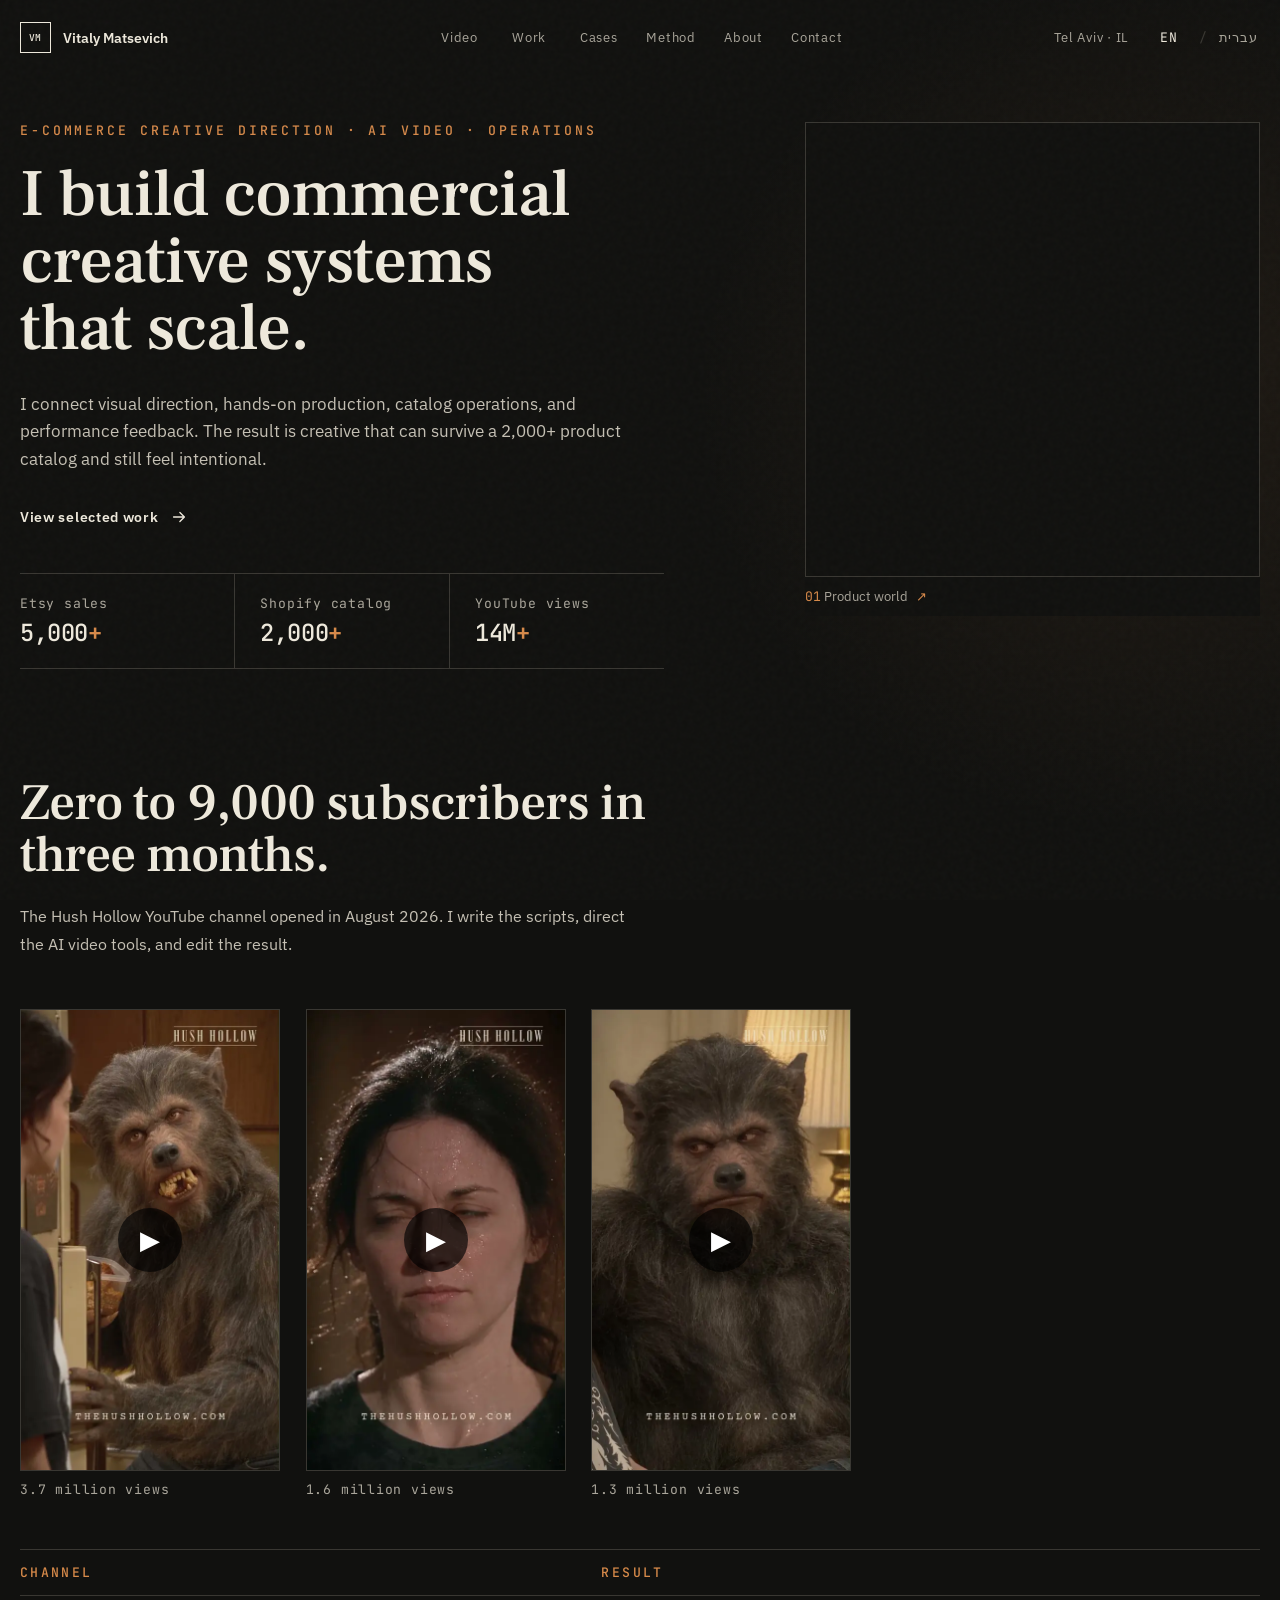
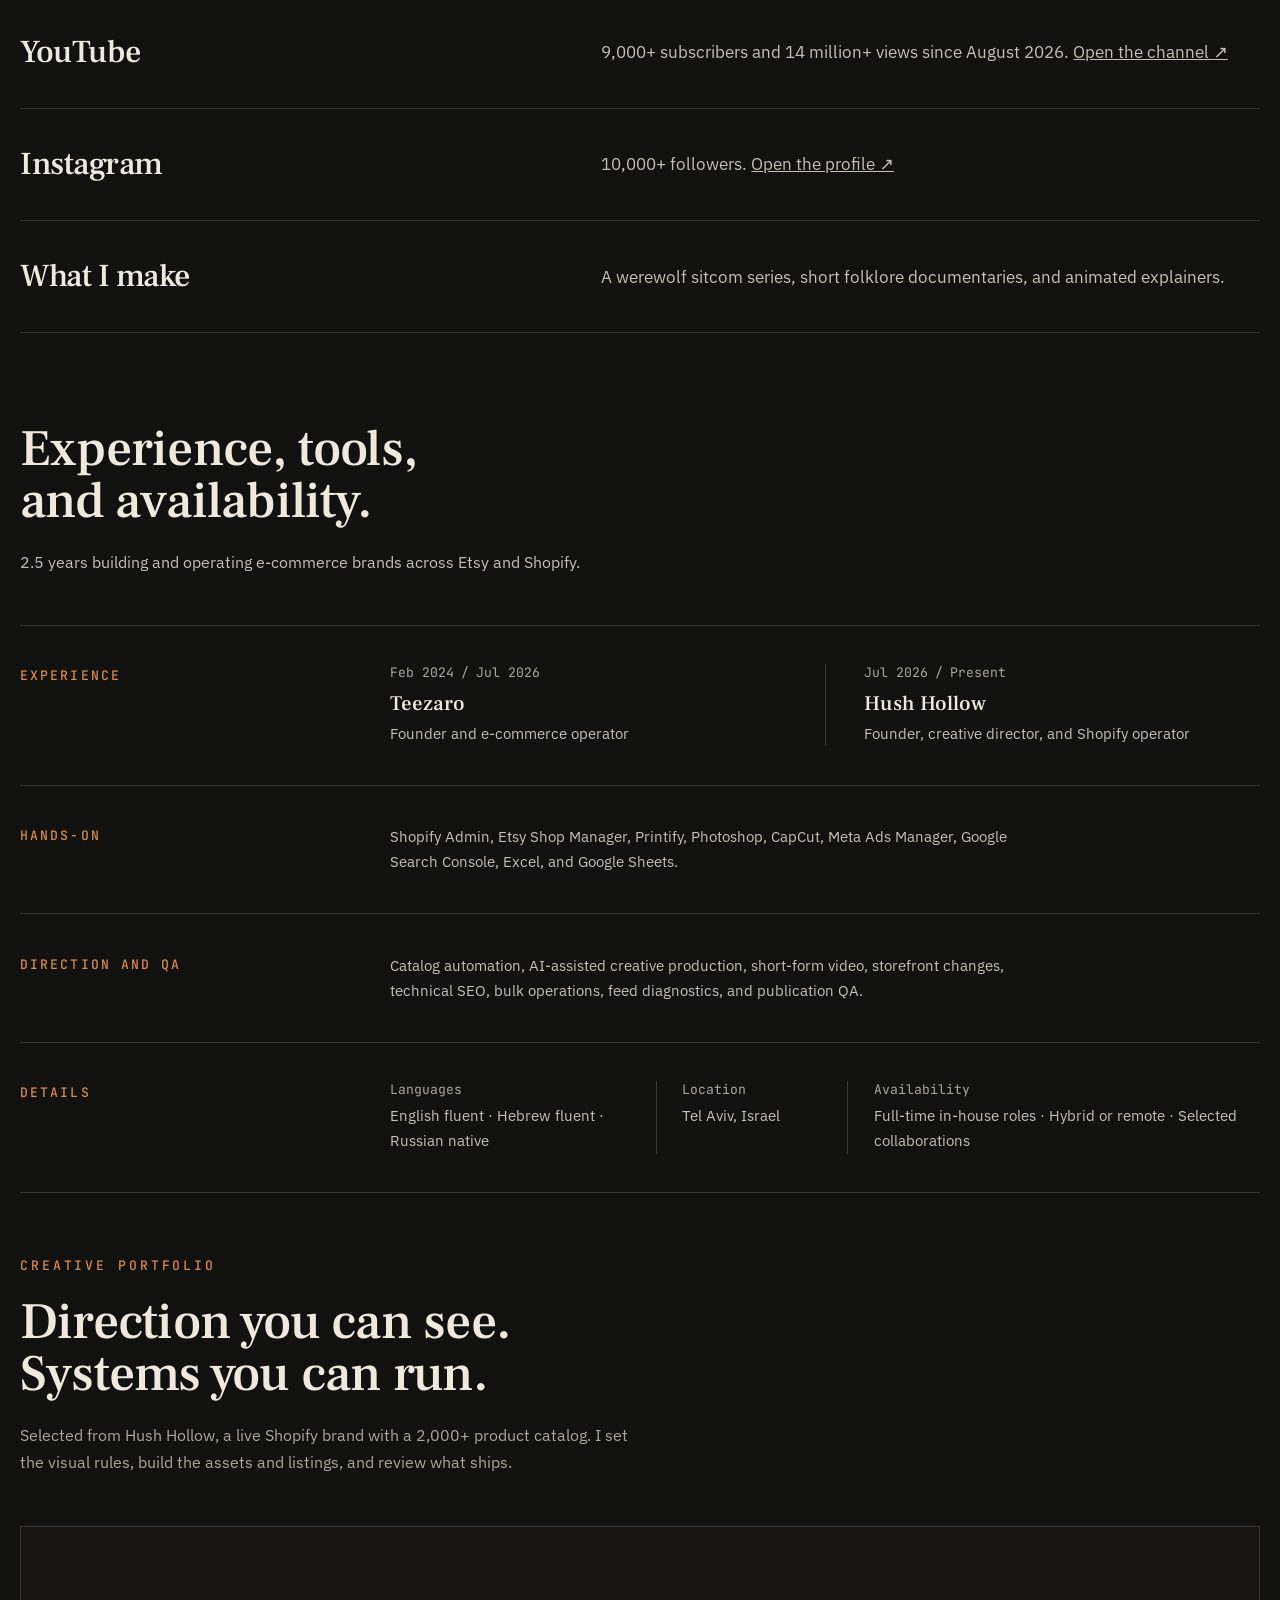
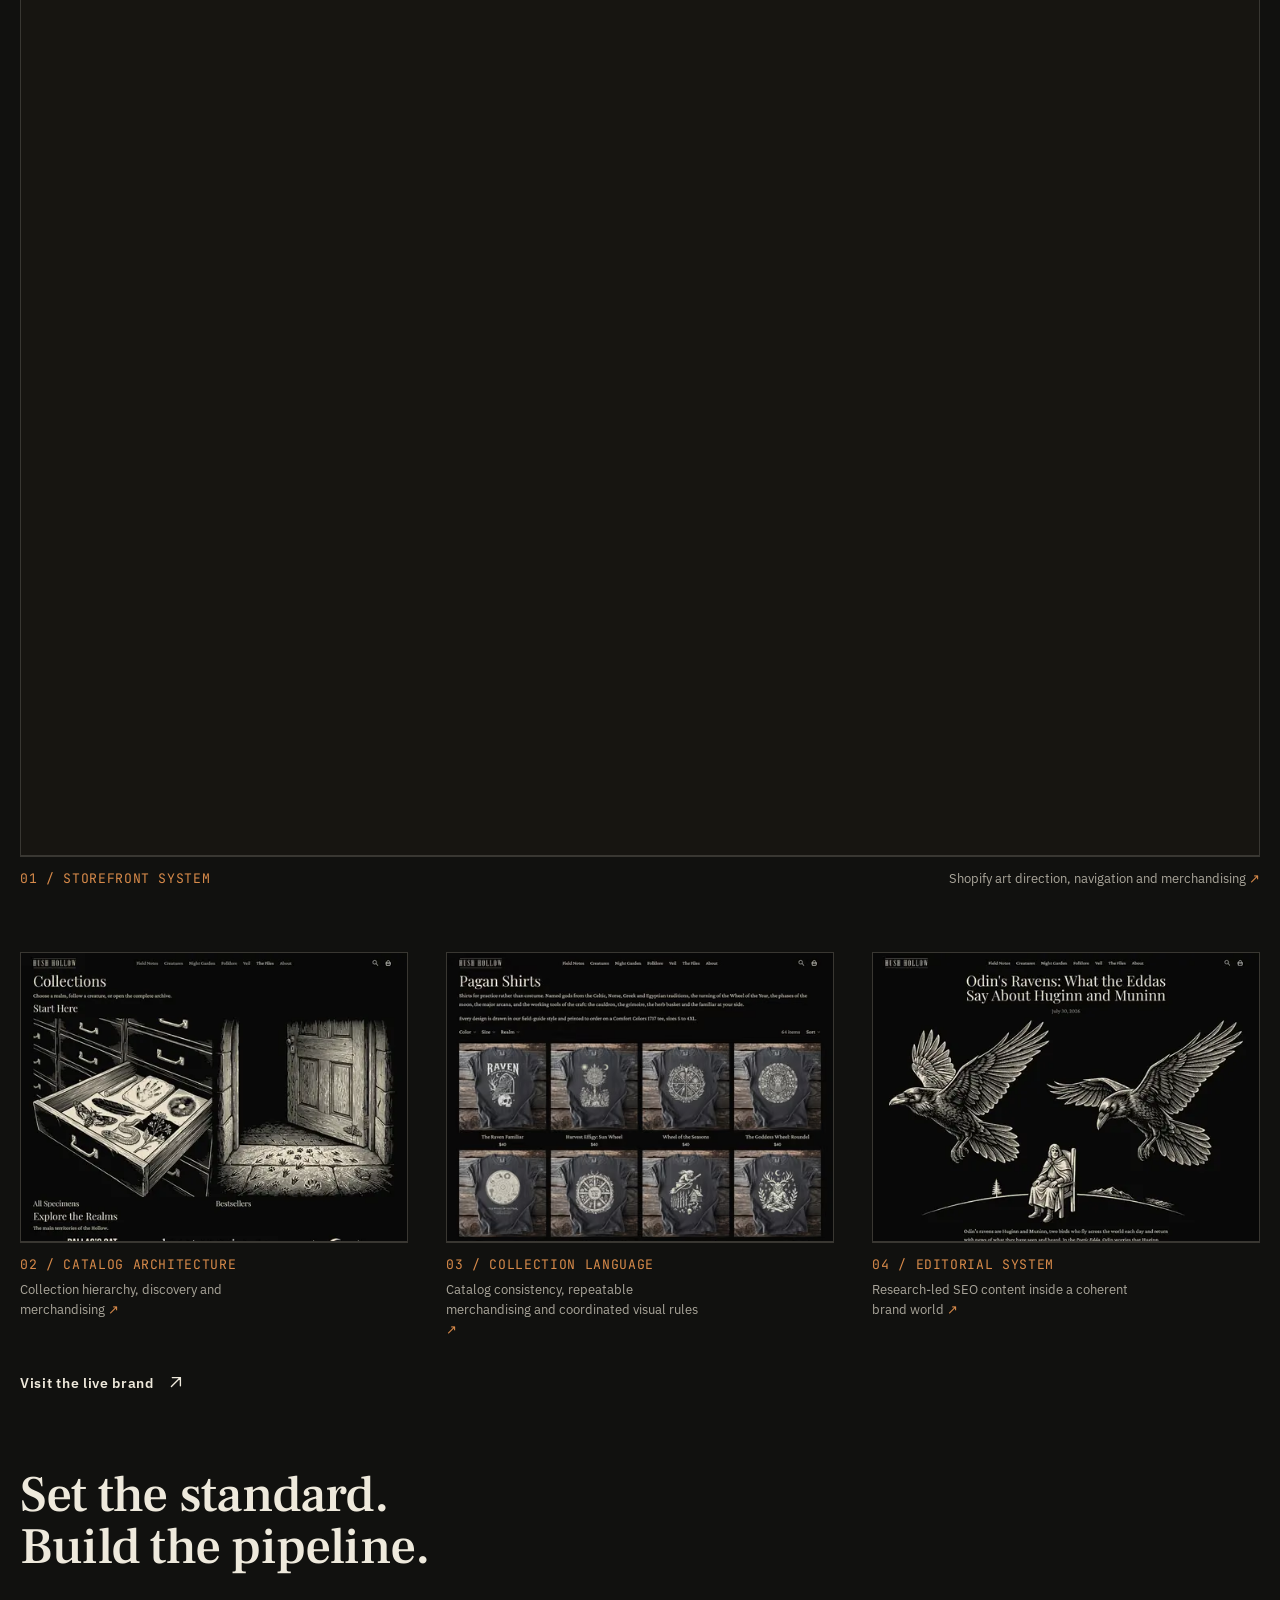
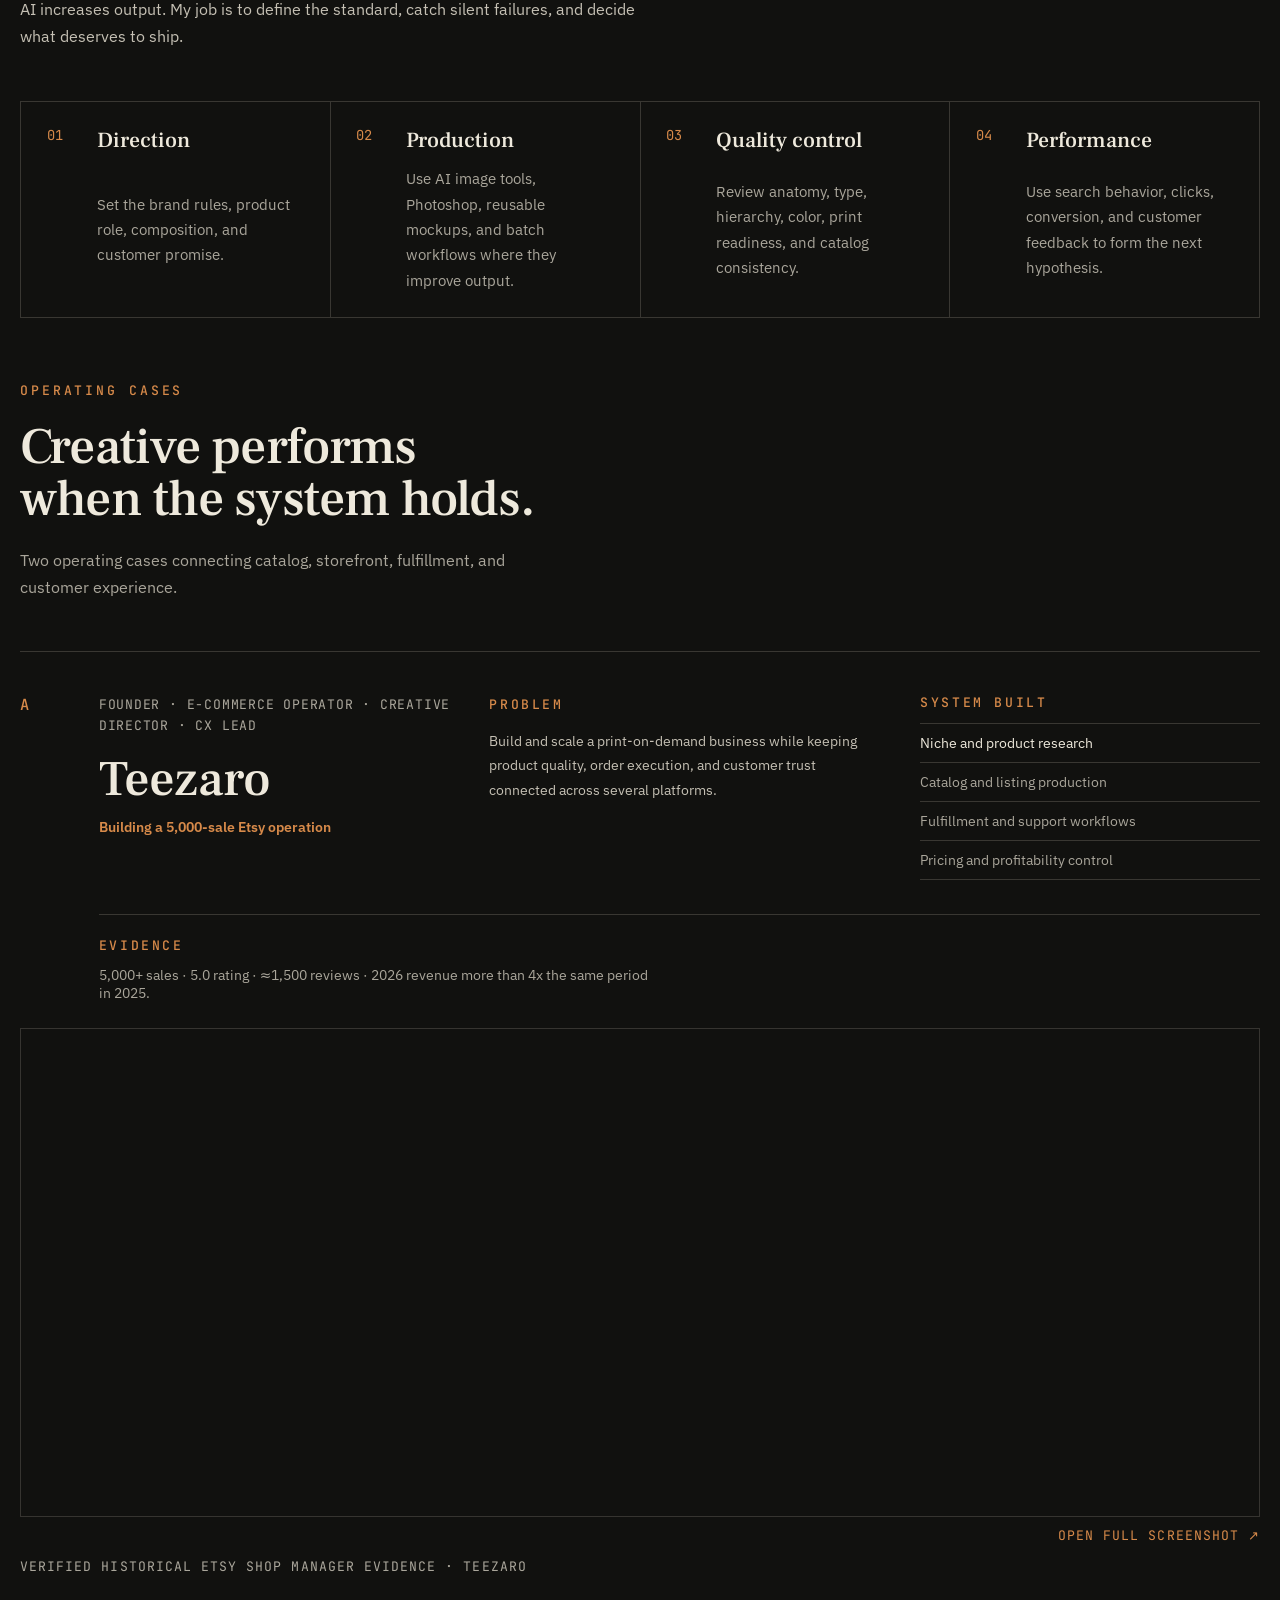
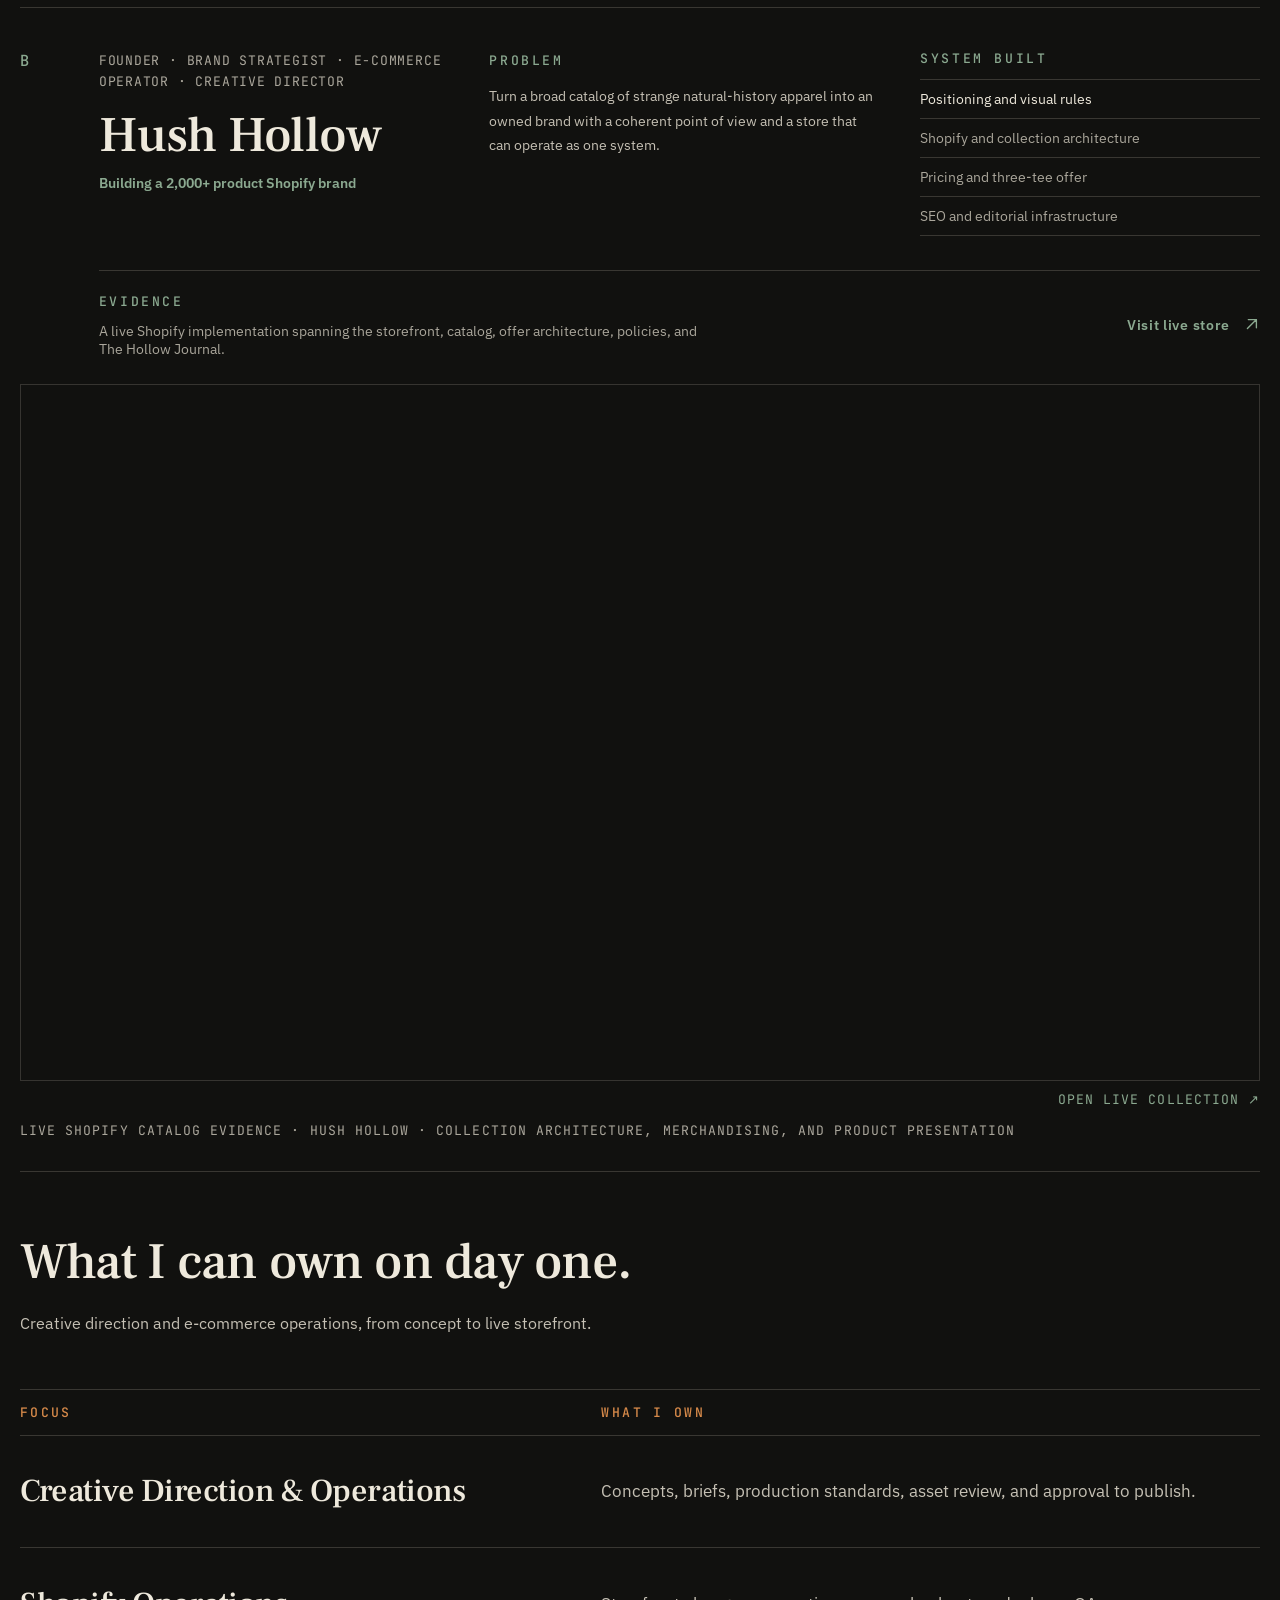
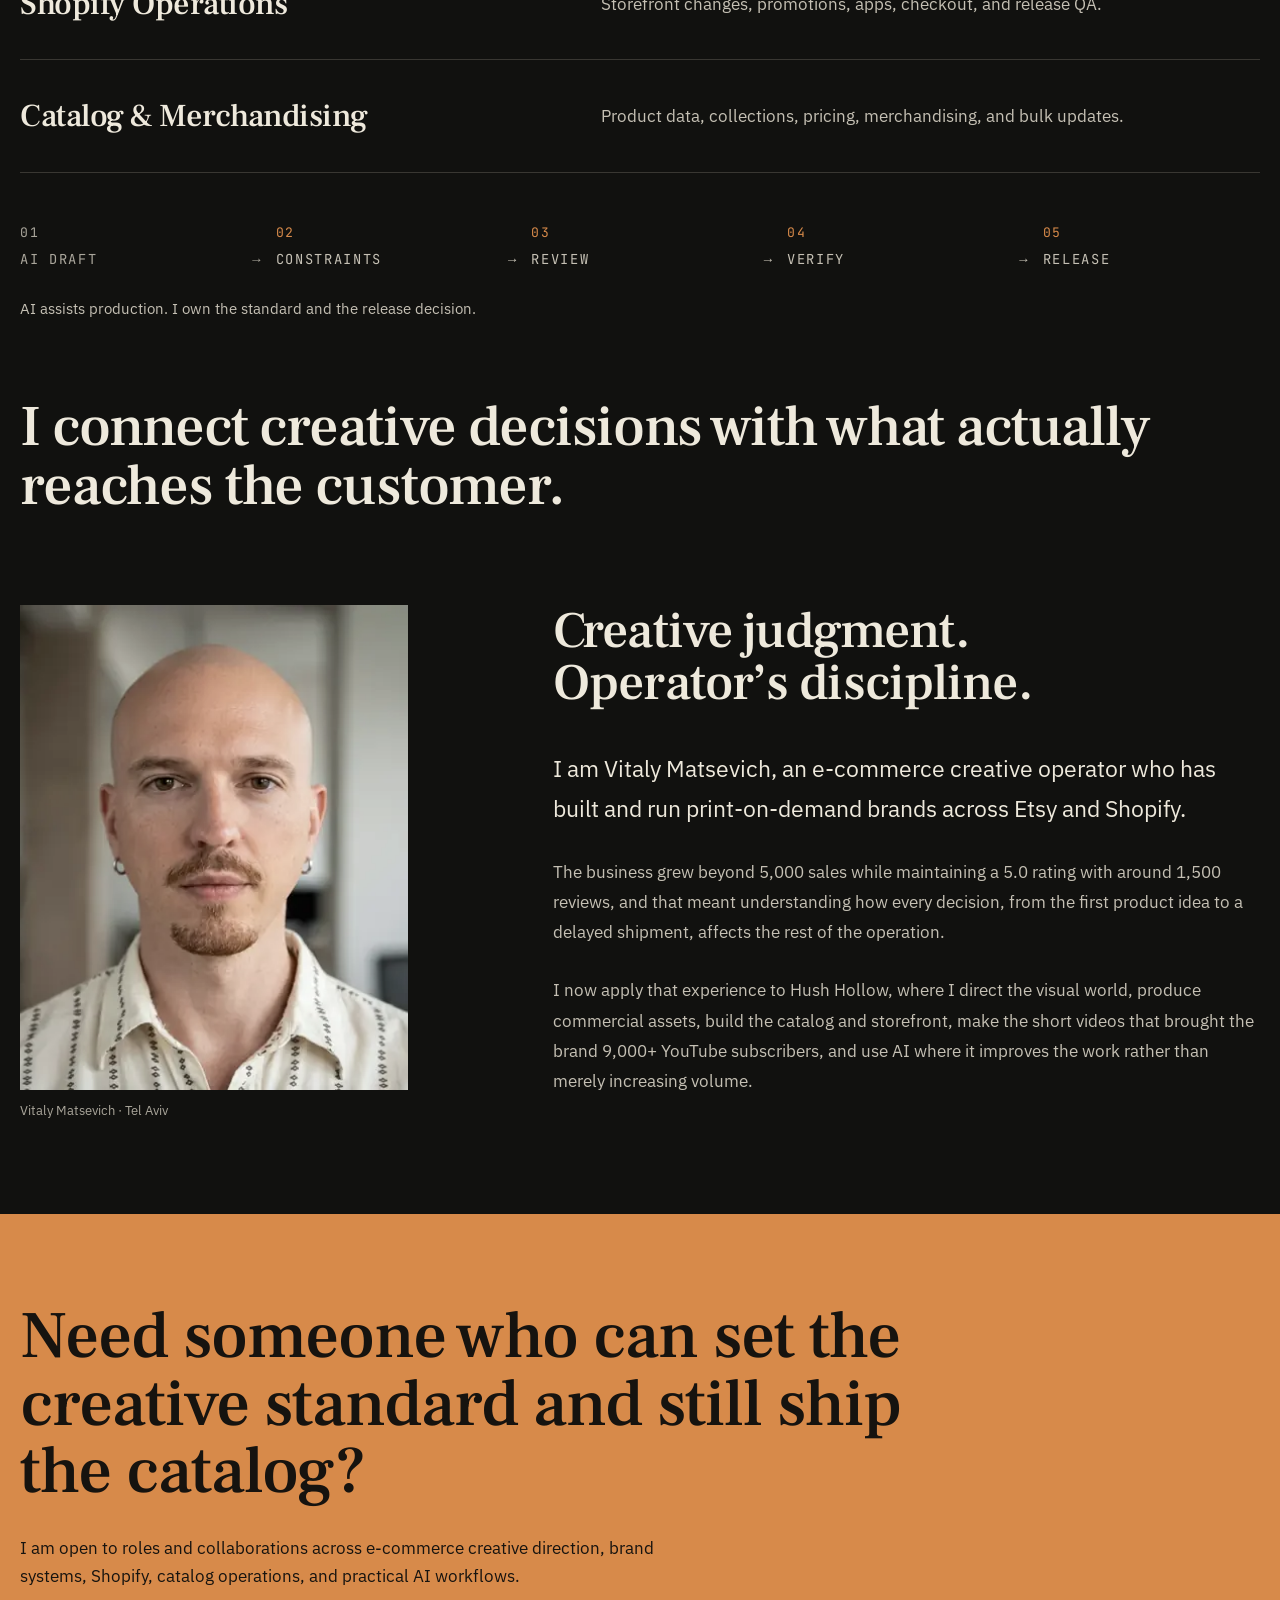
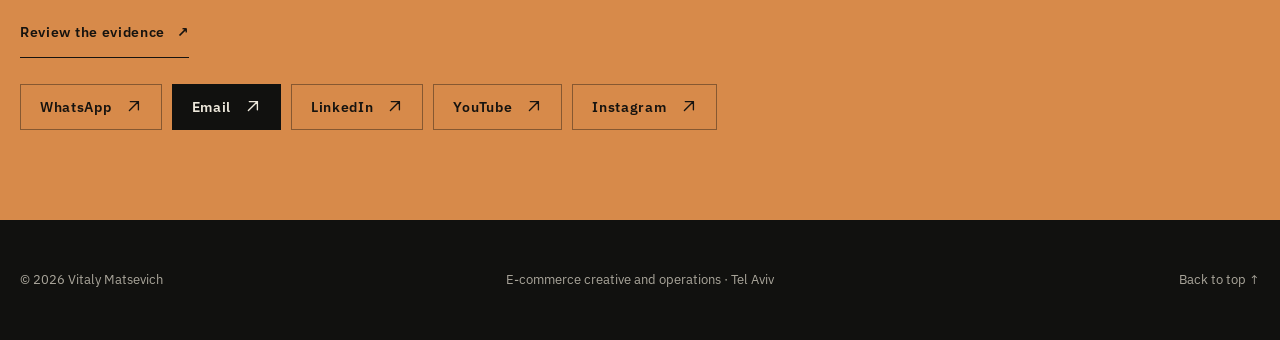
==== commit c6ddc72b: "Move video results under the hero, add three playable videos, update catalog count Co-Authored-By: C" ====
--- a/index.html
+++ b/index.html
@@ -3,8 +3,8 @@
   <head>
     <meta charset="utf-8">
     <meta name="viewport" content="width=device-width, initial-scale=1">
-    <title>Vitaly Matsevich | Shopify, E-commerce &amp; Creative Operations</title>
-    <meta name="description" content="Portfolio of Vitaly Matsevich: e-commerce creative direction, visual production, Shopify catalog systems, and operations backed by 5,000+ Etsy sales.">
+    <title>Vitaly Matsevich | E-commerce Creative, AI Video &amp; Shopify Operations</title>
+    <meta name="description" content="Portfolio of Vitaly Matsevich: e-commerce creative direction, AI video with 14 million+ YouTube views, Shopify catalog systems, and operations backed by 5,000+ Etsy sales.">
     <meta name="author" content="Vitaly Matsevich">
     <meta name="robots" content="index,follow,max-image-preview:large">
     <meta name="theme-color" content="#11110f">
@@ -12,17 +12,17 @@
     <meta property="og:site_name" content="Vitaly Matsevich">
     <meta property="og:locale" content="en_US">
     <meta property="og:locale:alternate" content="he_IL">
-    <meta property="og:title" content="Vitaly Matsevich | Shopify, E-commerce &amp; Creative Operations">
-    <meta property="og:description" content="Commercial creative direction, visual production, Shopify catalog systems, and proven e-commerce operations.">
+    <meta property="og:title" content="Vitaly Matsevich | E-commerce Creative, AI Video &amp; Shopify Operations">
+    <meta property="og:description" content="Commercial creative direction, AI video production, Shopify catalog systems, and proven e-commerce operations.">
     <meta property="og:url" content="https://vitalymatsevich.com/">
     <meta property="og:image" content="https://vitalymatsevich.com/assets/og-card.jpg">
     <meta property="og:image:type" content="image/jpeg">
     <meta property="og:image:width" content="1200">
     <meta property="og:image:height" content="630">
-    <meta property="og:image:alt" content="Vitaly Matsevich, e-commerce creative operator in Tel Aviv. 5,000+ Etsy sales and a 1,000+ product Shopify catalog.">
+    <meta property="og:image:alt" content="Vitaly Matsevich, e-commerce creative operator in Tel Aviv. 5,000+ Etsy sales and a 2,000+ product Shopify catalog.">
     <meta name="twitter:card" content="summary_large_image">
-    <meta name="twitter:title" content="Vitaly Matsevich | Shopify, E-commerce &amp; Creative Operations">
-    <meta name="twitter:description" content="Commercial creative direction, visual production, Shopify catalog systems, and proven e-commerce operations.">
+    <meta name="twitter:title" content="Vitaly Matsevich | E-commerce Creative, AI Video &amp; Shopify Operations">
+    <meta name="twitter:description" content="Commercial creative direction, AI video production, Shopify catalog systems, and proven e-commerce operations.">
     <meta name="twitter:image" content="https://vitalymatsevich.com/assets/og-card.jpg">
     <meta name="twitter:image:alt" content="Vitaly Matsevich, e-commerce creative operator in Tel Aviv.">
     <link rel="canonical" href="https://vitalymatsevich.com/">
@@ -50,7 +50,7 @@
             "email": "mailto:vitalymatsevich@gmail.com",
             "sameAs": ["https://www.linkedin.com/in/vitaly-matsevich/"],
             "worksFor": { "@id": "https://thehushhollow.com/#organization" },
-            "knowsAbout": ["E-commerce creative direction", "E-commerce operations", "Shopify", "Etsy", "Visual production", "Adobe Creative Suite", "AI image tools", "Conversion rate optimization", "Catalog systems", "SEO content systems"]
+            "knowsAbout": ["E-commerce creative direction", "E-commerce operations", "Shopify", "Etsy", "Visual production", "AI video production", "Adobe Creative Suite", "AI image tools", "Conversion rate optimization", "Catalog systems", "SEO content systems"]
           },
           {
             "@type": "Organization",
@@ -90,6 +90,7 @@
         <span>Vitaly Matsevich</span>
       </a>
       <nav class="site-nav" aria-label="Main navigation">
+        <a class="nav-secondary" href="#audience">Video</a>
         <a href="#work">Work</a>
         <a href="#cases">Cases</a>
         <a class="nav-secondary" href="#method">Method</a>
@@ -109,14 +110,14 @@
     <main id="main">
       <section class="hero" id="top" aria-labelledby="hero-title">
         <div class="hero-copy">
-          <p class="role-line">E-commerce creative direction · Operations</p>
+          <p class="role-line">E-commerce creative direction · AI video · Operations</p>
           <h1 id="hero-title">
             <span>I build commercial</span>
             <span>creative systems</span>
             <span>that scale.</span>
           </h1>
           <p class="hero-lede">
-            I connect visual direction, hands-on production, catalog operations, and performance feedback. The result is creative that can survive a 1,000+ product catalog and still feel intentional.
+            I connect visual direction, hands-on production, catalog operations, and performance feedback. The result is creative that can survive a 2,000+ product catalog and still feel intentional.
           </p>
           <a class="text-action" href="#work">
             View selected work
@@ -124,8 +125,8 @@
           </a>
           <dl class="proof-strip">
             <div><dt>Etsy sales</dt><dd>5,000<span>+</span></dd></div>
-            <div><dt>Shopify catalog</dt><dd>1,000<span>+</span></dd></div>
-            <div><dt>Customer rating</dt><dd>5.0</dd></div>
+            <div><dt>Shopify catalog</dt><dd>2,000<span>+</span></dd></div>
+            <div><dt>YouTube views</dt><dd>14M<span>+</span></dd></div>
           </dl>
         </div>
 
@@ -144,6 +145,45 @@
 
       </section>
 
+      <section class="role-fit" id="audience" aria-labelledby="audience-title">
+        <div class="role-fit-heading">
+          <h2 id="audience-title">Zero to 9,000 subscribers in three months.</h2>
+          <p>The Hush Hollow YouTube channel opened in August 2026. I write the scripts, direct the AI video tools, and edit the result.</p>
+        </div>
+        <div class="video-row" role="group" aria-label="Most viewed videos">
+          <figure>
+            <iframe title="When Your Werewolf Boyfriend Gets Caught at 3 AM" loading="lazy" allow="autoplay; encrypted-media; picture-in-picture" allowfullscreen srcdoc="<style>*{margin:0;padding:0}html,body,a{display:block;height:100%;overflow:hidden;background:#11110f}img{width:100%;height:100%;object-fit:cover}span{position:absolute;inset:0;margin:auto;width:64px;height:64px;border-radius:50%;background:rgba(0,0,0,.65);color:#fff;font:26px/64px sans-serif;text-align:center}</style><a href='https://www.youtube-nocookie.com/embed/JYxWz0nOUOQ?autoplay=1'><img src='assets/yt-JYxWz0nOUOQ.webp' alt='Play: When Your Werewolf Boyfriend Gets Caught at 3 AM'><span>&#9654;</span></a>"></iframe>
+            <figcaption>3.7 million views</figcaption>
+          </figure>
+          <figure>
+            <iframe title="I Invited My Werewolf Boyfriend In Out of the Rain" loading="lazy" allow="autoplay; encrypted-media; picture-in-picture" allowfullscreen srcdoc="<style>*{margin:0;padding:0}html,body,a{display:block;height:100%;overflow:hidden;background:#11110f}img{width:100%;height:100%;object-fit:cover}span{position:absolute;inset:0;margin:auto;width:64px;height:64px;border-radius:50%;background:rgba(0,0,0,.65);color:#fff;font:26px/64px sans-serif;text-align:center}</style><a href='https://www.youtube-nocookie.com/embed/9MIT_HK7GG4?autoplay=1'><img src='assets/yt-9MIT_HK7GG4.webp' alt='Play: I Invited My Werewolf Boyfriend In Out of the Rain'><span>&#9654;</span></a>"></iframe>
+            <figcaption>1.6 million views</figcaption>
+          </figure>
+          <figure>
+            <iframe title="My Werewolf Boyfriend Is Not Jealous of My Shirt" loading="lazy" allow="autoplay; encrypted-media; picture-in-picture" allowfullscreen srcdoc="<style>*{margin:0;padding:0}html,body,a{display:block;height:100%;overflow:hidden;background:#11110f}img{width:100%;height:100%;object-fit:cover}span{position:absolute;inset:0;margin:auto;width:64px;height:64px;border-radius:50%;background:rgba(0,0,0,.65);color:#fff;font:26px/64px sans-serif;text-align:center}</style><a href='https://www.youtube-nocookie.com/embed/k346Fz9_4a4?autoplay=1'><img src='assets/yt-k346Fz9_4a4.webp' alt='Play: My Werewolf Boyfriend Is Not Jealous of My Shirt'><span>&#9654;</span></a>"></iframe>
+            <figcaption>1.3 million views</figcaption>
+          </figure>
+        </div>
+        <div class="role-fit-table" role="table" aria-label="Social channels and results">
+          <div class="role-fit-row role-fit-row--header" role="row">
+            <span role="columnheader">Channel</span>
+            <span role="columnheader">Result</span>
+          </div>
+          <div class="role-fit-row" role="row">
+            <div role="rowheader"><h3>YouTube</h3></div>
+            <p role="cell">9,000+ subscribers and 14 million+ views since August 2026. <a href="https://www.youtube.com/@thehushhollow" target="_blank" rel="noopener noreferrer">Open the channel ↗</a></p>
+          </div>
+          <div class="role-fit-row" role="row">
+            <div role="rowheader"><h3>Instagram</h3></div>
+            <p role="cell">10,000+ followers. <a href="https://www.instagram.com/thehushhollow/" target="_blank" rel="noopener noreferrer">Open the profile ↗</a></p>
+          </div>
+          <div class="role-fit-row" role="row">
+            <div role="rowheader"><h3>What I make</h3></div>
+            <p role="cell">A werewolf sitcom series, short folklore documentaries, and animated explainers.</p>
+          </div>
+        </div>
+      </section>
+
       <section class="profile-snapshot" id="profile" aria-labelledby="profile-title">
         <div class="snapshot-heading">
           <h2 id="profile-title"><span>Experience, tools,</span><span>and availability.</span></h2>
@@ -180,7 +220,7 @@
         <div class="section-intro">
           <p>Creative portfolio</p>
           <h2 id="creative-title"><span>Direction you can see.</span><span>Systems you can run.</span></h2>
-          <p>Selected from Hush Hollow, a live Shopify brand with a 1,000+ product catalog. I set the visual rules, build the assets and listings, and review what ships.</p>
+          <p>Selected from Hush Hollow, a live Shopify brand with a 2,000+ product catalog. I set the visual rules, build the assets and listings, and review what ships.</p>
         </div>
 
         <div class="creative-gallery">
@@ -300,7 +340,7 @@
             <div class="project-heading">
               <p>Founder · Brand strategist · E-commerce operator · Creative director</p>
               <h3>Hush Hollow</h3>
-              <strong>Building a 1,000+ product Shopify brand</strong>
+              <strong>Building a 2,000+ product Shopify brand</strong>
             </div>
             <p class="project-summary"><span class="field-label">Problem</span>Turn a broad catalog of strange natural-history apparel into an owned brand with a coherent point of view and a store that can operate as one system.</p>
             <div class="project-system">
@@ -334,31 +374,6 @@
         </div>
       </section>
 
-      <section class="role-fit" id="audience" aria-labelledby="audience-title">
-        <div class="role-fit-heading">
-          <h2 id="audience-title">Zero to 9,000 subscribers in three months.</h2>
-          <p>The Hush Hollow YouTube channel opened in August 2026. I write the scripts, direct the AI video tools, and edit the result.</p>
-        </div>
-        <div class="role-fit-table" role="table" aria-label="Social channels and results">
-          <div class="role-fit-row role-fit-row--header" role="row">
-            <span role="columnheader">Channel</span>
-            <span role="columnheader">Result</span>
-          </div>
-          <div class="role-fit-row" role="row">
-            <div role="rowheader"><h3>YouTube</h3></div>
-            <p role="cell">9,000+ subscribers and 14 million+ views since August 2026. <a href="https://www.youtube.com/@thehushhollow" target="_blank" rel="noopener noreferrer">Open the channel ↗</a></p>
-          </div>
-          <div class="role-fit-row" role="row">
-            <div role="rowheader"><h3>Instagram</h3></div>
-            <p role="cell">10,000+ followers. <a href="https://www.instagram.com/thehushhollow/" target="_blank" rel="noopener noreferrer">Open the profile ↗</a></p>
-          </div>
-          <div class="role-fit-row" role="row">
-            <div role="rowheader"><h3>What I make</h3></div>
-            <p role="cell">A werewolf sitcom series, short folklore documentaries, and animated explainers.</p>
-          </div>
-        </div>
-      </section>
-
       <section class="role-fit" id="role-fit" aria-labelledby="role-fit-title">
         <div class="role-fit-heading">
           <h2 id="role-fit-title">What I can own on day one.</h2>
--- a/styles.min.css
+++ b/styles.min.css
@@ -1 +1 @@
-@font-face{font-family:"Frank Ruhl Libre";font-style:normal;font-weight:500 600;font-display:swap;src:url("fonts/frank-ruhl-libre-latin.woff2") format("woff2");unicode-range:U+0000-00FF,U+0131,U+0152-0153,U+02BB-02BC,U+02C6,U+02DA,U+02DC,U+0304,U+0308,U+0329,U+2000-206F,U+20AC,U+2122,U+2191,U+2193,U+2212,U+2215,U+FEFF,U+FFFD}@font-face{font-family:"Frank Ruhl Libre";font-style:normal;font-weight:500 600;font-display:swap;src:url("fonts/frank-ruhl-libre-hebrew.woff2") format("woff2");unicode-range:U+0307-0308,U+0590-05FF,U+200C-2010,U+20AA,U+25CC,U+FB1D-FB4F}@font-face{font-family:"IBM Plex Sans";font-style:normal;font-weight:400 600;font-stretch:100%;font-display:swap;src:url("fonts/ibm-plex-sans-latin.woff2") format("woff2");unicode-range:U+0000-00FF,U+0131,U+0152-0153,U+02BB-02BC,U+02C6,U+02DA,U+02DC,U+0304,U+0308,U+0329,U+2000-206F,U+20AC,U+2122,U+2191,U+2193,U+2212,U+2215,U+FEFF,U+FFFD}@font-face{font-family:"JetBrains Mono";font-style:normal;font-weight:400 500;font-display:swap;src:url("fonts/jetbrains-mono-latin.woff2") format("woff2");unicode-range:U+0000-00FF,U+0131,U+0152-0153,U+02BB-02BC,U+02C6,U+02DA,U+02DC,U+0304,U+0308,U+0329,U+2000-206F,U+20AC,U+2122,U+2191,U+2193,U+2212,U+2215,U+FEFF,U+FFFD}@font-face{font-family:"IBM Plex Sans Hebrew";font-style:normal;font-weight:400;font-display:swap;src:url("fonts/ibm-plex-sans-hebrew-400-hebrew.woff2") format("woff2");unicode-range:U+0307-0308,U+0590-05FF,U+200C-2010,U+20AA,U+25CC,U+FB1D-FB4F}@font-face{font-family:"IBM Plex Sans Hebrew";font-style:normal;font-weight:400;font-display:swap;src:url("fonts/ibm-plex-sans-hebrew-400-latin.woff2") format("woff2");unicode-range:U+0000-00FF,U+0131,U+0152-0153,U+02BB-02BC,U+02C6,U+02DA,U+02DC,U+0304,U+0308,U+0329,U+2000-206F,U+20AC,U+2122,U+2191,U+2193,U+2212,U+2215,U+FEFF,U+FFFD}@font-face{font-family:"IBM Plex Sans Hebrew";font-style:normal;font-weight:500;font-display:swap;src:url("fonts/ibm-plex-sans-hebrew-500-hebrew.woff2") format("woff2");unicode-range:U+0307-0308,U+0590-05FF,U+200C-2010,U+20AA,U+25CC,U+FB1D-FB4F}@font-face{font-family:"IBM Plex Sans Hebrew";font-style:normal;font-weight:500;font-display:swap;src:url("fonts/ibm-plex-sans-hebrew-500-latin.woff2") format("woff2");unicode-range:U+0000-00FF,U+0131,U+0152-0153,U+02BB-02BC,U+02C6,U+02DA,U+02DC,U+0304,U+0308,U+0329,U+2000-206F,U+20AC,U+2122,U+2191,U+2193,U+2212,U+2215,U+FEFF,U+FFFD}@font-face{font-family:"IBM Plex Sans Hebrew";font-style:normal;font-weight:600;font-display:swap;src:url("fonts/ibm-plex-sans-hebrew-600-hebrew.woff2") format("woff2");unicode-range:U+0307-0308,U+0590-05FF,U+200C-2010,U+20AA,U+25CC,U+FB1D-FB4F}@font-face{font-family:"IBM Plex Sans Hebrew";font-style:normal;font-weight:600;font-display:swap;src:url("fonts/ibm-plex-sans-hebrew-600-latin.woff2") format("woff2");unicode-range:U+0000-00FF,U+0131,U+0152-0153,U+02BB-02BC,U+02C6,U+02DA,U+02DC,U+0304,U+0308,U+0329,U+2000-206F,U+20AC,U+2122,U+2191,U+2193,U+2212,U+2215,U+FEFF,U+FFFD}:root{color-scheme:dark;--ink:#11110f;--ink-raised:#191917;--paper:#eee9dc;--paper-dim:#c5c0b4;--muted:#aaa69b;--line:#393732;--signal:#d78a4a;--signal-dark:#6f3c1d;--forest:#8ba990;--blue:#8d9fbd;--plum:#b39aae;--ease-out:cubic-bezier(0.23, 1, 0.32, 1);--content:min(100% - 40px, 1460px);--font-display:"Frank Ruhl Libre",Georgia,serif;--font-body:"IBM Plex Sans",system-ui,sans-serif;--font-mono:"JetBrains Mono",ui-monospace,monospace;--t-micro:0.82rem;--t-note:0.86rem;--t-dense:0.96rem;--t-body:1.04rem;--space-section:clamp(58px, 5vw, 80px);--space-section-compact:clamp(50px, 5vw, 72px);--space-heading-content:clamp(32px, 4vw, 52px);--space-section-mobile:42px;--space-section-mobile-related:32px;--space-section-mobile-major:56px}*{box-sizing:border-box}html{scroll-behavior:smooth;background:var(--ink)}body{margin:0;color:var(--paper);background:radial-gradient(circle at 88% 4%,rgba(215,138,74,.08),transparent 27rem),var(--ink);font-family:var(--font-body);-webkit-font-smoothing:antialiased}body::before{position:fixed;inset:0;z-index:20;pointer-events:none;content:"";opacity:.025;background-image:url("data:image/svg+xml,%3Csvg viewBox='0 0 180 180' xmlns='http://www.w3.org/2000/svg'%3E%3Cfilter id='n'%3E%3CfeTurbulence type='fractalNoise' baseFrequency='.9' numOctaves='2' stitchTiles='stitch'/%3E%3C/filter%3E%3Crect width='100%25' height='100%25' filter='url(%23n)'/%3E%3C/svg%3E")}a{color:inherit}a:focus-visible{outline:3px solid var(--signal);outline-offset:5px}.skip-link{position:fixed;top:12px;inset-inline-start:12px;z-index:100;padding:12px 18px;color:var(--ink);background:var(--paper);transform:translateY(-160%);transition:transform 160ms var(--ease-out)}.skip-link:focus{transform:translateY(0)}.site-header{position:fixed;top:0;left:50%;z-index:10;display:grid;grid-template-columns:1fr auto 1fr;align-items:center;width:var(--content);min-height:76px;border-bottom:1px solid transparent;transform:translateX(-50%);transition:border-color .2s ease,background-color .2s ease}.site-header[data-scrolled]{border-color:var(--line);background:rgba(17,17,15,.92);backdrop-filter:blur(14px)}.identity{display:inline-flex;gap:12px;align-items:center;min-height:44px;min-width:44px;width:max-content;font-size:.9rem;font-weight:600;text-decoration:none}.identity-mark{display:grid;width:31px;height:31px;place-items:center;border:1px solid var(--paper);font-family:var(--font-mono);font-size:.6rem;font-weight:500;letter-spacing:.02em}.site-nav{display:flex;gap:clamp(18px,2vw,34px)}.location,.site-nav a{color:var(--muted);font-size:.8rem;letter-spacing:.06em;text-decoration:none;transition:color 160ms ease}.site-nav a{display:inline-flex;align-items:center;justify-content:center;min-height:44px;min-width:44px}.location{justify-self:end}.header-end{display:flex;gap:18px;align-items:center;justify-self:end}main{overflow-x:clip}section[id]{scroll-margin-top:76px}.hero{display:grid;grid-template-columns:minmax(0,0.92fr) minmax(400px,0.58fr);grid-template-rows:1fr;gap:clamp(32px,5vw,84px);width:var(--content);min-height:0;margin:0 auto;padding-top:88px}.hero-copy{align-self:start;min-width:0;max-width:900px;padding-block:34px 44px;padding-inline:0 clamp(28px,6vw,96px)}.about-title>p,.contact-section>p:first-child,.creative-system-heading>p:first-child,.role-fit-heading>p:first-child,.role-line,.section-intro>p:first-child,.snapshot-heading>p:first-child{margin:0 0 22px;color:var(--signal);font-family:var(--font-mono);font-size:var(--t-micro);font-weight:500;letter-spacing:.22em;text-transform:uppercase}h1,h2,h3,p{text-wrap:pretty}h1{max-width:1040px;margin:0;font-family:var(--font-display);font-size:clamp(3.4rem, 5.2vw, 5rem);font-weight:500;letter-spacing:-.015em;line-height:1.01}h1 span{display:block}.hero-lede{max-width:680px;margin:28px 0 22px;color:var(--paper-dim);font-size:clamp(1rem, 1.3vw, 1.2rem);line-height:1.65}.contact-action,.primary-action,.project-link,.text-action{display:inline-flex;gap:12px;align-items:center;min-height:44px;font-size:var(--t-note);font-weight:600;letter-spacing:.05em;text-decoration:none;transition:transform 140ms var(--ease-out),color 160ms ease}.primary-action svg,.project-link svg,.text-action svg{width:18px;fill:none;stroke:currentColor;stroke-linecap:round;stroke-linejoin:round;stroke-width:1.5;transition:transform 180ms var(--ease-out)}.contact-action:active,.primary-action:active,.project-link:active,.text-action:active{transform:scale(.97)}.hero-visual{align-self:start;width:min(100%,520px);margin:34px 0 28px auto}[dir=rtl] .hero-visual{margin-inline:auto 0}.hero-work{margin:0;background:var(--ink)}.creative-piece>a,.hero-work>a{display:block;color:inherit}.hero-work>a{border:1px solid var(--line);transition:border-color 220ms ease}.creative-piece picture{display:block}.creative-piece>a:focus-visible,.hero-work>a:focus-visible{outline:2px solid var(--signal);outline-offset:-2px}.hero-work--primary{width:100%}.hero-work img{display:block;width:100%;height:auto;filter:saturate(.82) contrast(1.04);transition:filter 220ms ease}.creative-piece figcaption,.hero-work figcaption{color:var(--muted);font-family:var(--font-body);font-size:var(--t-micro);line-height:1.5}.hero-work figcaption{padding:10px 0}.hero-work figcaption .external-cue{display:inline-block;margin-inline-start:5px;transition:transform 180ms var(--ease-out)}.creative-piece .creative-caption-label,.creative-piece .external-cue,.hero-work figcaption span{color:var(--signal);font-family:var(--font-mono)}.proof-strip{display:grid;grid-template-columns:repeat(3,minmax(0,1fr));margin:34px 0 0;border-top:1px solid var(--line);border-bottom:1px solid var(--line)}.proof-strip div{display:flex;flex-direction:column;justify-content:center;min-height:94px;padding:18px clamp(16px,2vw,32px);border-inline-end:1px solid var(--line)}.proof-strip div:first-child{padding-inline-start:0}.proof-strip div:last-child{border-inline-end:0;padding-inline-end:0}.proof-strip dt{color:var(--muted);font-family:var(--font-mono);font-size:var(--t-micro);letter-spacing:.06em;overflow-wrap:anywhere}.proof-strip dd{margin:5px 0 0;font-family:var(--font-mono);font-size:clamp(1.3rem, 1.85vw, 2.1rem);font-weight:500;letter-spacing:-.02em;font-variant-numeric:tabular-nums}.proof-strip dd span{color:var(--signal)}.about-section,.creative-section,.creative-system,.profile-snapshot,.role-fit,.work-section{width:var(--content);margin:0 auto;padding:var(--space-section) 0 0}.profile-snapshot{padding-top:clamp(44px,5vw,64px)}.snapshot-heading{max-width:900px}.snapshot-heading h2{max-width:760px;margin:0;font-family:var(--font-display);font-size:clamp(2.4rem, 4vw, 4.7rem);font-weight:500;letter-spacing:-.015em;line-height:1.02}.snapshot-heading h2 span{display:block}.snapshot-heading>p:not(:first-child){max-width:620px;margin:22px 0 0;color:var(--paper-dim);font-size:1rem;line-height:1.7}.snapshot-grid{margin-top:clamp(30px,4vw,48px);border-top:1px solid var(--line)}.snapshot-block{display:grid;grid-template-columns:minmax(180px,0.26fr) minmax(0,0.74fr);gap:clamp(28px,5vw,76px);align-items:start;min-width:0;padding:clamp(26px,3vw,40px) 0;border-bottom:1px solid var(--line)}.snapshot-block h3{margin:3px 0 0;color:var(--signal);font-family:var(--font-mono);font-size:var(--t-micro);font-weight:500;letter-spacing:.16em;text-transform:uppercase}.snapshot-block dd,.snapshot-block>p,.snapshot-timeline p{color:var(--paper-dim);font-size:var(--t-dense);line-height:1.65}.snapshot-block>p{max-width:72ch;margin:0}.snapshot-timeline{display:grid;grid-template-columns:repeat(2,minmax(0,1fr));margin:0;padding:0;list-style:none}.snapshot-timeline li+li{margin-top:0;padding-top:0;padding-inline-start:clamp(22px,3vw,42px);border-top:0;border-inline-start:1px solid var(--line)}.snapshot-timeline li:first-child{padding-inline-end:clamp(22px,3vw,42px)}.snapshot-dates{display:flex;gap:7px;align-items:center;color:var(--muted);font-family:var(--font-mono);font-size:var(--t-micro);direction:ltr}.snapshot-timeline strong{display:block;margin-top:9px;font-family:var(--font-display);font-size:1.3rem;font-weight:500}.snapshot-timeline p{margin:4px 0 0}.snapshot-block dl{margin:0}.snapshot-block dl div+div{margin-top:18px;padding-top:18px;border-top:1px solid var(--line)}.snapshot-block--details dl{display:grid;grid-template-columns:1fr 0.72fr 1.55fr;gap:0}.snapshot-block--details dl div+div{margin-top:0;padding-top:0;border-top:0}.snapshot-block--details dl div:nth-child(2){padding-inline-start:clamp(18px,2vw,28px);border-inline-start:1px solid var(--line)}.snapshot-block--details dl div:nth-child(3){grid-column:auto;padding-top:0;padding-inline-start:clamp(18px,2vw,28px);border-top:0;border-inline-start:1px solid var(--line)}.snapshot-block dt{margin-bottom:5px;color:var(--muted);font-family:var(--font-mono);font-size:var(--t-micro)}.snapshot-block dd{margin:0}.about-section{padding-bottom:clamp(72px,7vw,104px)}.section-intro{max-width:900px;margin-inline-start:0;margin-bottom:var(--space-heading-content)}.section-intro>p:first-child{padding-top:0}.about-title h2,.creative-system-heading h2,.section-intro h2{max-width:800px;margin:0;font-family:var(--font-display);font-size:clamp(2.4rem, 4vw, 4.7rem);font-weight:500;letter-spacing:-.015em;line-height:1.02}.creative-system-heading h2 span,.section-intro h2 span{display:block}.section-intro h2{max-width:720px}[lang=en] .about-title h2 span,[lang=en] .creative-system-heading h2 span,[lang=en] .section-intro h2 span{white-space:nowrap}.section-intro>p:last-child{max-width:620px;margin:22px 0 0;color:var(--muted);font-size:1rem;line-height:1.65}.creative-gallery{display:grid;grid-template-columns:repeat(3,minmax(0,1fr));gap:clamp(38px,4vw,58px) clamp(24px,3vw,44px);align-items:start}.creative-piece--storefront{grid-column:1/-1}.creative-piece--storefront>a{aspect-ratio:2/1}.creative-piece--storefront img{object-fit:cover;object-position:top}.creative-piece{margin:0;background:0 0}.creative-piece>a{display:grid;aspect-ratio:4/3;overflow:hidden;place-items:center;border:1px solid var(--line);background:#171511;transition:border-color 220ms ease}.creative-piece img{display:block;width:100%;height:100%;object-fit:contain;filter:saturate(.98) contrast(1.02);transition:filter 220ms ease}.creative-piece picture{width:100%;height:100%}.creative-piece figcaption{display:flex;gap:22px;justify-content:space-between;min-height:44px;padding:12px 0 0;border-top:1px solid var(--line)}.creative-caption-label{flex:0 0 auto;letter-spacing:.05em;text-transform:uppercase}.creative-caption-copy{min-width:0;text-align:end}.creative-piece:not(.creative-piece--storefront) figcaption{display:block}.creative-piece:not(.creative-piece--storefront) .creative-caption-copy,.creative-piece:not(.creative-piece--storefront) .creative-caption-label{display:block}.creative-piece:not(.creative-piece--storefront) .creative-caption-label{margin-bottom:5px}.creative-piece:not(.creative-piece--storefront) .creative-caption-copy{max-width:32ch;text-align:start}.external-cue{display:inline-block;transition:transform 180ms var(--ease-out)}.gallery-link{margin-top:22px}.creative-system{display:block}.creative-system-heading{max-width:820px}.creative-system-heading h2{max-width:720px}.creative-system-heading>p:last-child{max-width:620px;margin:22px 0 0;color:var(--paper-dim);font-size:1rem;line-height:1.7}.creative-system-track{display:grid;grid-template-columns:repeat(4,minmax(0,1fr));column-gap:0;row-gap:0;margin:0;margin-top:var(--space-heading-content);padding:0;border-top:1px solid var(--line);border-inline-start:1px solid var(--line);list-style:none}.creative-system-track li{display:grid;grid-template-columns:36px 1fr;gap:12px 14px;align-items:start;min-height:164px;padding:24px clamp(20px,2vw,32px);border-inline-end:1px solid var(--line);border-bottom:1px solid var(--line)}.creative-system-track span{color:var(--signal);font-family:var(--font-mono);font-size:var(--t-note)}.creative-system-track strong{font-family:var(--font-display);font-size:1.35rem;font-weight:500}.creative-system-track p{grid-column:2;margin:0;color:var(--muted);font-size:var(--t-dense);line-height:1.65}.projects{border-top:1px solid var(--line)}.project{--project-color:var(--signal);position:relative;isolation:isolate;display:grid;grid-template-columns:48px minmax(250px,0.9fr) minmax(260px,1fr) minmax(230px,0.85fr);column-gap:clamp(20px,2.4vw,36px);padding:42px 0 30px;border-bottom:1px solid var(--line);transition:background-color 220ms ease}.project--forest{--project-color:var(--forest)}.project--blue{--project-color:var(--blue)}.project--plum{--project-color:var(--plum)}.project::before{position:absolute;top:0;bottom:0;left:50%;z-index:-1;width:100vw;background:rgba(255,255,255,.018);content:"";opacity:0;transform:translateX(-50%);transition:opacity 220ms ease}.project-index{color:var(--project-color);font-family:var(--font-mono);font-size:var(--t-dense);font-weight:500}.project-heading p{margin:0 0 18px;color:var(--muted);font-family:var(--font-mono);font-size:var(--t-micro);letter-spacing:.06em;line-height:1.6;text-transform:uppercase}.project-heading h3{margin:0 0 10px;font-family:var(--font-display);font-size:clamp(2.2rem, 3.9vw, 4.4rem);font-weight:500;letter-spacing:-.015em;line-height:1.04}.project-heading strong{color:var(--project-color);font-size:.9rem;font-weight:600}.project-summary{max-width:390px;margin:0;color:var(--paper-dim);font-size:.9rem;line-height:1.7}.project-system{margin-top:0}.outcomes{margin:10px 0 0;padding:0;list-style:none}.outcomes li{padding:10px 0;border-bottom:1px solid var(--line);color:var(--muted);font-size:var(--t-note)}.outcomes li:first-child{color:var(--paper);border-top:1px solid var(--line)}.project-foot{grid-column:2/-1;display:flex;align-items:center;justify-content:space-between;margin-top:34px;padding-top:22px;border-top:1px solid var(--line)}.project-foot p{max-width:600px;margin:0;color:var(--muted);font-size:var(--t-note)}.field-label{display:block;margin-bottom:12px;color:var(--project-color,var(--signal));font-family:var(--font-mono);font-size:var(--t-micro);font-weight:500;letter-spacing:.2em;text-transform:uppercase}.project-link{color:var(--project-color)}.project-evidence{grid-column:1/-1;width:100%;margin:26px 0 0}.project-evidence-link{display:block;color:inherit;text-decoration:none;cursor:zoom-in}.project-evidence-link picture{display:block}.project-evidence img{display:block;width:100%;height:auto;border:1px solid var(--line);filter:saturate(.78) contrast(1.04);transition:border-color 160ms ease,filter 160ms ease}.project-evidence-view{display:flex;justify-content:flex-end;margin-top:10px;color:var(--project-color);font-family:var(--font-mono);font-size:var(--t-micro);letter-spacing:.08em;text-transform:uppercase}.project-evidence figcaption{margin-top:12px;color:var(--muted);font-family:var(--font-mono);font-size:var(--t-micro);letter-spacing:.08em;line-height:1.6;text-transform:uppercase}.project-evidence--hush .project-evidence-link{cursor:pointer}.project-evidence--hush picture{aspect-ratio:16/9;overflow:hidden}.project-evidence--hush img{height:100%;object-fit:cover;object-position:top}.role-fit{padding-bottom:clamp(10px,2vw,28px)}.role-fit-heading{max-width:900px;margin-inline-start:0}.role-fit-heading h2{max-width:760px;margin:0;font-family:var(--font-display);font-size:clamp(2.4rem, 4vw, 4.7rem);font-weight:500;letter-spacing:-.015em;line-height:1.02}.role-fit-heading>p:last-child{max-width:620px;margin:22px 0 0;color:var(--paper-dim);font-size:1rem;line-height:1.7}.role-fit-table{margin-top:var(--space-heading-content);border-top:1px solid var(--line)}.role-fit-row{display:grid;grid-template-columns:minmax(260px,0.44fr) minmax(0,0.56fr);gap:clamp(28px,5vw,90px);align-items:center;padding:clamp(28px,3vw,42px) 0;border-bottom:1px solid var(--line)}.role-fit-row--header{padding:14px 0}.role-fit-row--header span{color:var(--signal);font-family:var(--font-mono);font-size:var(--t-micro);font-weight:500;letter-spacing:.18em;text-transform:uppercase}.role-fit-row h3{margin:0;font-family:var(--font-display);font-size:clamp(1.65rem, 2.5vw, 2.9rem);font-weight:500;letter-spacing:-.015em;line-height:1.08}.role-fit-row p{margin:0;color:var(--paper-dim);font-size:clamp(1rem, 1.35vw, 1.22rem);line-height:1.62}.role-fit-process{margin-top:clamp(34px,4vw,56px)}.role-fit-process ol{display:grid;grid-template-columns:repeat(5,minmax(0,1fr));gap:clamp(18px,3vw,48px);margin:0;padding:0;list-style:none}.role-fit-process li{position:relative;color:var(--paper-dim);font-family:var(--font-mono);font-size:var(--t-note);letter-spacing:.12em;text-transform:uppercase}.role-fit-process li:first-child{color:var(--muted)}.role-fit-process li:not(:last-child)::after{position:absolute;inset-inline-end:calc(clamp(18px,3vw,48px) * -0.65);color:var(--line-strong);content:"→"}[dir=rtl] .role-fit-process li:not(:last-child)::after{content:"←"}.role-fit-process li span{display:block;margin-bottom:9px;color:var(--signal);font-size:var(--t-micro)}.role-fit-process li:first-child span{color:var(--muted)}.role-fit-process>p{margin:28px 0 0;color:var(--paper-dim);font-size:var(--t-dense);line-height:1.65}.creative-system-track li:first-child,.role-fit-process li:first-child{--sequence-index:0}.creative-system-track li:nth-child(2),.role-fit-process li:nth-child(2){--sequence-index:1}.creative-system-track li:nth-child(3),.role-fit-process li:nth-child(3){--sequence-index:2}.creative-system-track li:nth-child(4),.role-fit-process li:nth-child(4){--sequence-index:3}.role-fit-process li:nth-child(5){--sequence-index:4}@keyframes sequence-step-enter{from{opacity:.68;transform:translateY(8px)}to{opacity:1;transform:translateY(0)}}@keyframes sequence-note-enter{from{opacity:.72}to{opacity:1}}@media (prefers-reduced-motion:no-preference){.motion-ready .creative-system-track li,.motion-ready .role-fit-process li{opacity:.68;transform:translateY(8px)}.motion-ready .role-fit-process>p{opacity:.72}.motion-ready .creative-system-track.is-active li,.motion-ready .role-fit-process.is-active li{animation:sequence-step-enter 380ms var(--ease-out) both;animation-delay:calc(var(--sequence-index) * 60ms)}.motion-ready .role-fit-process.is-active>p{animation:sequence-note-enter 320ms var(--ease-out) .3s both}}.role-fit-statement{max-width:1160px;margin:clamp(44px,6vw,78px) 0 0;font-family:var(--font-display);font-size:clamp(2.3rem, 4.5vw, 5.2rem);font-weight:500;letter-spacing:-.02em;line-height:1.02}.work-section .section-intro{max-width:900px;margin-inline-start:0}.about-title h2 span{display:block}.about-section{display:grid;grid-template-columns:repeat(12,minmax(0,1fr));column-gap:clamp(28px,3vw,48px);row-gap:clamp(28px,3vw,44px);align-items:start}.about-title{grid-column:6/-1;grid-row:1}.about-copy{grid-column:6/-1;grid-row:2;max-width:760px}.portrait{grid-column:1/5;grid-row:1/span 2;align-self:start;margin:0}.portrait img{display:block;width:100%;height:auto;aspect-ratio:4/5;object-fit:cover;object-position:50% 42%;filter:saturate(.74) contrast(1.04)}.portrait figcaption{margin-top:12px;color:var(--muted);font-size:var(--t-micro)}.about-copy p{margin:0 0 28px;color:var(--paper-dim);font-size:clamp(1rem, 1.35vw, 1.25rem);line-height:1.75}.about-copy p:first-child{color:var(--paper);font-size:clamp(1.25rem, 1.8vw, 1.7rem)}.contact-section{width:100%;padding:clamp(64px,7vw,92px) max(20px,calc((100vw - 1460px)/ 2));color:#16130f;background:var(--signal)}.contact-section>p:first-child{color:#462611}.contact-section h2{max-width:1040px;margin:0;font-family:var(--font-display);font-size:clamp(2.7rem, 5.2vw, 5.3rem);font-weight:500;letter-spacing:-.015em;line-height:1.01}.contact-section>p:not(:first-child){max-width:680px;margin:30px 0 24px;font-size:1.04rem;line-height:1.65}.contact-action{padding-bottom:7px;border-bottom:1px solid currentColor}.primary-action{margin-top:0;padding:14px 20px;color:var(--paper);background:var(--ink)}.contact-links{display:flex;flex-wrap:wrap;gap:10px;margin-top:26px}.primary-action--quiet{padding:13px 19px;color:#16130f;background:0 0;border:1px solid rgba(22,19,15,.42)}@media (hover:hover) and (pointer:fine){.primary-action--quiet:hover{border-color:#16130f;background:rgba(22,19,15,.07)}}.contact-section a:focus-visible{outline-color:var(--ink)}footer{display:grid;grid-template-columns:1fr 1fr 1fr;width:var(--content);min-height:120px;margin:0 auto;align-items:center;color:var(--muted);font-size:var(--t-micro)}footer span:nth-child(2){text-align:center}footer a{display:inline-flex;align-items:center;min-height:44px;justify-self:end;text-decoration:none}@media (hover:hover) and (pointer:fine){.project:hover::before{opacity:1}.project-link:hover{color:var(--paper)}.project-evidence-link:hover img{border-color:var(--project-color);filter:saturate(.92) contrast(1.04)}.hero-work>a:hover{border-color:var(--signal)}.hero-work>a:hover img{filter:saturate(.96) contrast(1.06) brightness(1.04)}.hero-work>a:hover+figcaption .external-cue{transform:translate(3px,-3px)}.creative-piece>a:hover{border-color:var(--signal)}.creative-piece>a:hover img{filter:saturate(1.04) contrast(1.05) brightness(1.06)}.creative-piece>a:hover+figcaption .external-cue{transform:translate(3px,-3px)}}@media (max-width:1180px){.hero{grid-template-columns:minmax(0,1fr) minmax(330px,0.72fr);gap:clamp(24px,3vw,40px)}.hero-copy{padding-inline-end:clamp(12px,2vw,28px)}.hero-visual{width:min(100%,460px)}}@media (max-width:860px){.hero{grid-template-columns:1fr;grid-template-rows:auto auto;min-height:auto}.hero-copy{padding-inline-end:0}.hero-visual{width:min(76vw,480px);margin:12px auto 44px}}@media (max-width:820px){.site-header{grid-template-columns:auto 1fr auto;column-gap:clamp(12px,3.6vw,16px);min-height:64px}.site-nav{gap:clamp(6px,2.4vw,10px);min-width:0}.identity>span:last-child,.location,.site-nav .nav-secondary{display:none}.lang-switch [aria-current=true],.lang-switch span{display:none}.lang-switch{gap:0}.snapshot-timeline li:first-child{padding-inline-end:12px}.snapshot-timeline li+li{padding-inline-start:12px}.snapshot-dates{gap:4px}.snapshot-block--details dl{grid-template-columns:repeat(2,minmax(0,1fr));row-gap:18px}.snapshot-block--details dl div:nth-child(3){grid-column:1/-1;padding-top:18px;padding-inline-start:0;border-top:1px solid var(--line);border-inline-start:0}}@media (max-width:1040px){:root{--content:min(100% - 32px, 920px)}.proof-strip{grid-column:1}.creative-gallery{grid-template-columns:repeat(2,minmax(0,1fr))}.creative-piece--journal,.creative-piece--storefront{grid-column:1/-1}.creative-piece--journal>a{aspect-ratio:2/1}.creative-piece--journal img{object-fit:cover;object-position:top}.snapshot-block{grid-template-columns:minmax(150px,0.24fr) minmax(0,0.76fr);gap:clamp(24px,4vw,44px)}.project{grid-template-columns:54px 1fr 1fr}.project-heading{grid-column:2/-1}.project-summary{grid-column:2;margin-top:42px}.project-system{grid-column:3;margin-top:42px}.project-foot{grid-column:2/-1}.about-section,.creative-system{grid-template-columns:1fr}.creative-system-track{grid-template-columns:repeat(2,minmax(0,1fr))}.about-section{row-gap:32px}.about-copy,.about-title,.portrait{grid-column:1;grid-row:auto}.portrait{width:min(52vw,360px);margin:0}.portrait img{height:auto}.about-copy{padding-top:0}.creative-system{gap:40px}}@media (max-width:680px){:root{--content:calc(100% - 28px)}.project-evidence:not(.project-evidence--hush) img{aspect-ratio:1440/2556}.hero{padding-top:64px}.hero-copy{padding:36px 0 24px}h1{font-size:clamp(2.5rem, 10.4vw, 2.9rem)}h1 span{display:block}.hero-lede{font-size:.97rem}.hero-visual{width:100%;margin:8px auto 8px}.hero-work--primary{width:100%}.proof-strip div{min-height:88px;padding:12px 10px}.proof-strip div:first-child{padding-inline-start:0}.proof-strip div:last-child{padding-inline-end:0;border-inline-end:0}.proof-strip dd{font-size:1rem}.proof-strip dt{font-size:var(--t-micro);line-height:1.35}.about-section,.creative-section,.creative-system,.profile-snapshot,.role-fit,.work-section{padding:var(--space-section-mobile) 0 0}.creative-system{padding-top:var(--space-section-mobile-related)}.creative-section,.work-section{padding-top:var(--space-section-mobile-major)}.about-section{gap:24px;padding-top:var(--space-section-mobile-related);padding-bottom:52px}.profile-snapshot{padding-top:var(--space-section-mobile-related)}.section-intro{display:block;margin-inline-start:0;margin-bottom:38px}.role-fit-heading,.snapshot-heading{display:block;margin-inline-start:0}.role-fit-heading>p:first-child,.snapshot-heading>p:first-child{padding-top:0}.role-fit-heading>p:last-child,.snapshot-heading>p:not(:first-child){margin-top:24px}.role-fit-heading h2,.snapshot-heading h2{font-size:2.4rem}.role-fit-heading h2{font-size:2.2rem;line-height:1.04}.role-fit-heading>p:last-child{max-width:36ch;margin-top:16px;color:var(--muted);font-size:.96rem;line-height:1.55}.snapshot-grid{margin-top:38px}.snapshot-block{display:block;min-height:auto;padding:24px 0}.snapshot-block h3{margin:0 0 22px}.snapshot-timeline{grid-template-columns:1fr}.snapshot-timeline li:first-child{padding-inline-end:0}.snapshot-timeline li+li{margin-top:24px;padding-top:24px;padding-inline-start:0;border-top:1px solid var(--line);border-inline-start:0}.snapshot-block--details dl{display:block}.snapshot-block--details dl div+div{margin-top:18px;padding-top:18px;padding-inline-start:0;border-top:1px solid var(--line);border-inline-start:0}.snapshot-block--details dl div:nth-child(2),.snapshot-block--details dl div:nth-child(3){grid-column:auto;padding-inline-start:0;border-inline-start:0}.creative-system-heading>p:first-child,.creative-system-heading>p:last-child,.section-intro>p:first-child,.section-intro>p:last-child{padding-top:0}.section-intro>p:last-child{margin-top:24px}.creative-gallery{grid-template-columns:1fr}.creative-piece--journal,.creative-piece--storefront{grid-column:auto}.creative-piece>a{aspect-ratio:1/1}.creative-piece--storefront>a{aspect-ratio:43/90}.creative-piece--collections>a,.creative-piece--journal>a,.creative-piece--pagan>a{aspect-ratio:4/3}.creative-piece--journal img{object-fit:contain}.creative-piece--storefront{width:100%}.creative-piece figcaption{display:block}.creative-piece figcaption .creative-caption-label{display:block;margin-bottom:4px}.creative-caption-copy{display:block;text-align:start}.creative-system-track li{grid-template-columns:36px 1fr;gap:14px;min-height:auto;padding:22px 16px}.creative-system-heading{display:block}.creative-system-heading>p:last-child{margin-top:24px}.creative-system-track{grid-template-columns:1fr}.creative-system-track p{grid-column:2}.project{display:grid;grid-template-columns:34px 1fr;padding:34px 0 26px}.project-evidence,.project-foot,.project-heading,.project-summary,.project-system{grid-column:2}.project-evidence{grid-column:1/-1}.project-heading p{min-height:auto;margin-bottom:22px}.project-heading h3{font-size:2rem}.project-summary,.project-system{margin-top:28px}.project-foot{align-items:flex-start;flex-direction:column;gap:24px;margin-top:30px}.role-fit-table{margin-top:28px}.role-fit-row--header{position:absolute;width:1px;height:1px;padding:0;overflow:hidden;clip:rect(0 0 0 0);clip-path:inset(50%);white-space:nowrap;border:0}.role-fit-row{grid-template-columns:1fr;gap:8px;padding:22px 0 24px}.role-fit-row h3{max-width:20ch;font-size:1.65rem;line-height:1.12}.role-fit-row p{max-width:38ch;color:var(--muted);font-size:.96rem;line-height:1.55}.role-fit-process{margin-top:34px}.role-fit-process ol{grid-template-columns:repeat(2,minmax(0,1fr));gap:24px 18px}.role-fit-process li:not(:last-child)::after,[dir=rtl] .role-fit-process li:not(:last-child)::after{content:none}.role-fit-statement{display:none}[lang=en] .about-title h2 span,[lang=en] .creative-system-heading h2 span,[lang=en] .section-intro h2 span{white-space:normal}.about-title h2{max-width:18ch;font-size:2.15rem;line-height:1.06}.portrait{width:100%;margin:0}.portrait img{height:auto}.about-copy{padding-top:0}.contact-section{padding-inline:14px}.contact-section h2{font-size:2.35rem}footer{grid-template-columns:1fr auto}footer span:nth-child(2){display:none}}@media (prefers-reduced-motion:reduce){html{scroll-behavior:auto}*,::after,::before{scroll-behavior:auto!important;animation-duration:0s!important;animation-delay:0s!important;animation-iteration-count:1!important;transition-duration:0s!important}}[lang=he]{--font-body:"IBM Plex Sans Hebrew",system-ui,sans-serif}[lang=he] .about-title>p,[lang=he] .contact-section>p:first-child,[lang=he] .creative-caption-label,[lang=he] .creative-system-heading>p:first-child,[lang=he] .creative-system-track span,[lang=he] .field-label,[lang=he] .hero-work figcaption span,[lang=he] .project-evidence figcaption,[lang=he] .project-evidence-view,[lang=he] .project-heading p,[lang=he] .proof-strip dt,[lang=he] .role-fit-heading>p:first-child,[lang=he] .role-fit-process li,[lang=he] .role-fit-row--header span,[lang=he] .role-line,[lang=he] .section-intro>p:first-child,[lang=he] .snapshot-block h3,[lang=he] .snapshot-dates,[lang=he] .snapshot-heading>p:first-child{font-family:var(--font-body);font-weight:600;letter-spacing:normal;text-transform:none}[lang=he] .contact-action,[lang=he] .location,[lang=he] .primary-action,[lang=he] .project-link,[lang=he] .site-nav a,[lang=he] .text-action{letter-spacing:normal}[lang=he] .creative-system-track span,[lang=he] .hero-work figcaption span,[lang=he] .project-index,[lang=he] .proof-strip dd{font-family:var(--font-mono)}[lang=he] .snapshot-dates{direction:rtl}[lang=he] .proof-strip dd{direction:ltr;text-align:right}[lang=he] h1{line-height:1.18}[lang=he] .about-title h2,[lang=he] .contact-section h2,[lang=he] .project-heading h3,[lang=he] .role-fit-heading h2,[lang=he] .role-fit-row h3,[lang=he] .role-fit-statement,[lang=he] .section-intro h2,[lang=he] .snapshot-heading h2{line-height:1.2}[dir=rtl] .primary-action svg,[dir=rtl] .project-link svg,[dir=rtl] .text-action svg{transform:scaleX(-1)}.lang-switch{display:inline-flex;gap:8px;align-items:center;justify-self:end;color:var(--muted);font-family:var(--font-mono);font-size:var(--t-micro);letter-spacing:.06em}.lang-switch a{display:inline-flex;align-items:center;justify-content:center;min-width:44px;min-height:44px;text-decoration:none;transition:color 160ms ease}.lang-switch [aria-current=true]{color:var(--paper)}.lang-switch span{color:var(--line)}[lang=he] .lang-switch{font-family:var(--font-mono)}@media (hover:hover) and (pointer:fine){.lang-switch a:hover,.site-nav a:hover{color:var(--paper)}.primary-action:hover svg,.project-link:hover svg,.text-action:hover svg{transform:translateX(4px)}[dir=rtl] .primary-action:hover svg,[dir=rtl] .project-link:hover svg,[dir=rtl] .text-action:hover svg{transform:scaleX(-1) translateX(4px)}}+@font-face{font-family:"Frank Ruhl Libre";font-style:normal;font-weight:500 600;font-display:swap;src:url("fonts/frank-ruhl-libre-latin.woff2") format("woff2");unicode-range:U+0000-00FF,U+0131,U+0152-0153,U+02BB-02BC,U+02C6,U+02DA,U+02DC,U+0304,U+0308,U+0329,U+2000-206F,U+20AC,U+2122,U+2191,U+2193,U+2212,U+2215,U+FEFF,U+FFFD}@font-face{font-family:"Frank Ruhl Libre";font-style:normal;font-weight:500 600;font-display:swap;src:url("fonts/frank-ruhl-libre-hebrew.woff2") format("woff2");unicode-range:U+0307-0308,U+0590-05FF,U+200C-2010,U+20AA,U+25CC,U+FB1D-FB4F}@font-face{font-family:"IBM Plex Sans";font-style:normal;font-weight:400 600;font-stretch:100%;font-display:swap;src:url("fonts/ibm-plex-sans-latin.woff2") format("woff2");unicode-range:U+0000-00FF,U+0131,U+0152-0153,U+02BB-02BC,U+02C6,U+02DA,U+02DC,U+0304,U+0308,U+0329,U+2000-206F,U+20AC,U+2122,U+2191,U+2193,U+2212,U+2215,U+FEFF,U+FFFD}@font-face{font-family:"JetBrains Mono";font-style:normal;font-weight:400 500;font-display:swap;src:url("fonts/jetbrains-mono-latin.woff2") format("woff2");unicode-range:U+0000-00FF,U+0131,U+0152-0153,U+02BB-02BC,U+02C6,U+02DA,U+02DC,U+0304,U+0308,U+0329,U+2000-206F,U+20AC,U+2122,U+2191,U+2193,U+2212,U+2215,U+FEFF,U+FFFD}@font-face{font-family:"IBM Plex Sans Hebrew";font-style:normal;font-weight:400;font-display:swap;src:url("fonts/ibm-plex-sans-hebrew-400-hebrew.woff2") format("woff2");unicode-range:U+0307-0308,U+0590-05FF,U+200C-2010,U+20AA,U+25CC,U+FB1D-FB4F}@font-face{font-family:"IBM Plex Sans Hebrew";font-style:normal;font-weight:400;font-display:swap;src:url("fonts/ibm-plex-sans-hebrew-400-latin.woff2") format("woff2");unicode-range:U+0000-00FF,U+0131,U+0152-0153,U+02BB-02BC,U+02C6,U+02DA,U+02DC,U+0304,U+0308,U+0329,U+2000-206F,U+20AC,U+2122,U+2191,U+2193,U+2212,U+2215,U+FEFF,U+FFFD}@font-face{font-family:"IBM Plex Sans Hebrew";font-style:normal;font-weight:500;font-display:swap;src:url("fonts/ibm-plex-sans-hebrew-500-hebrew.woff2") format("woff2");unicode-range:U+0307-0308,U+0590-05FF,U+200C-2010,U+20AA,U+25CC,U+FB1D-FB4F}@font-face{font-family:"IBM Plex Sans Hebrew";font-style:normal;font-weight:500;font-display:swap;src:url("fonts/ibm-plex-sans-hebrew-500-latin.woff2") format("woff2");unicode-range:U+0000-00FF,U+0131,U+0152-0153,U+02BB-02BC,U+02C6,U+02DA,U+02DC,U+0304,U+0308,U+0329,U+2000-206F,U+20AC,U+2122,U+2191,U+2193,U+2212,U+2215,U+FEFF,U+FFFD}@font-face{font-family:"IBM Plex Sans Hebrew";font-style:normal;font-weight:600;font-display:swap;src:url("fonts/ibm-plex-sans-hebrew-600-hebrew.woff2") format("woff2");unicode-range:U+0307-0308,U+0590-05FF,U+200C-2010,U+20AA,U+25CC,U+FB1D-FB4F}@font-face{font-family:"IBM Plex Sans Hebrew";font-style:normal;font-weight:600;font-display:swap;src:url("fonts/ibm-plex-sans-hebrew-600-latin.woff2") format("woff2");unicode-range:U+0000-00FF,U+0131,U+0152-0153,U+02BB-02BC,U+02C6,U+02DA,U+02DC,U+0304,U+0308,U+0329,U+2000-206F,U+20AC,U+2122,U+2191,U+2193,U+2212,U+2215,U+FEFF,U+FFFD}:root{color-scheme:dark;--ink:#11110f;--ink-raised:#191917;--paper:#eee9dc;--paper-dim:#c5c0b4;--muted:#aaa69b;--line:#393732;--signal:#d78a4a;--signal-dark:#6f3c1d;--forest:#8ba990;--blue:#8d9fbd;--plum:#b39aae;--ease-out:cubic-bezier(0.23, 1, 0.32, 1);--content:min(100% - 40px, 1460px);--font-display:"Frank Ruhl Libre",Georgia,serif;--font-body:"IBM Plex Sans",system-ui,sans-serif;--font-mono:"JetBrains Mono",ui-monospace,monospace;--t-micro:0.82rem;--t-note:0.86rem;--t-dense:0.96rem;--t-body:1.04rem;--space-section:clamp(58px, 5vw, 80px);--space-section-compact:clamp(50px, 5vw, 72px);--space-heading-content:clamp(32px, 4vw, 52px);--space-section-mobile:42px;--space-section-mobile-related:32px;--space-section-mobile-major:56px}*{box-sizing:border-box}html{scroll-behavior:smooth;background:var(--ink)}body{margin:0;color:var(--paper);background:radial-gradient(circle at 88% 4%,rgba(215,138,74,.08),transparent 27rem),var(--ink);font-family:var(--font-body);-webkit-font-smoothing:antialiased}body::before{position:fixed;inset:0;z-index:20;pointer-events:none;content:"";opacity:.025;background-image:url("data:image/svg+xml,%3Csvg viewBox='0 0 180 180' xmlns='http://www.w3.org/2000/svg'%3E%3Cfilter id='n'%3E%3CfeTurbulence type='fractalNoise' baseFrequency='.9' numOctaves='2' stitchTiles='stitch'/%3E%3C/filter%3E%3Crect width='100%25' height='100%25' filter='url(%23n)'/%3E%3C/svg%3E")}a{color:inherit}a:focus-visible{outline:3px solid var(--signal);outline-offset:5px}.skip-link{position:fixed;top:12px;inset-inline-start:12px;z-index:100;padding:12px 18px;color:var(--ink);background:var(--paper);transform:translateY(-160%);transition:transform 160ms var(--ease-out)}.skip-link:focus{transform:translateY(0)}.site-header{position:fixed;top:0;left:50%;z-index:10;display:grid;grid-template-columns:1fr auto 1fr;align-items:center;width:var(--content);min-height:76px;border-bottom:1px solid transparent;transform:translateX(-50%);transition:border-color .2s ease,background-color .2s ease}.site-header[data-scrolled]{border-color:var(--line);background:rgba(17,17,15,.92);backdrop-filter:blur(14px)}.identity{display:inline-flex;gap:12px;align-items:center;min-height:44px;min-width:44px;width:max-content;font-size:.9rem;font-weight:600;text-decoration:none}.identity-mark{display:grid;width:31px;height:31px;place-items:center;border:1px solid var(--paper);font-family:var(--font-mono);font-size:.6rem;font-weight:500;letter-spacing:.02em}.site-nav{display:flex;gap:clamp(18px,2vw,34px)}.location,.site-nav a{color:var(--muted);font-size:.8rem;letter-spacing:.06em;text-decoration:none;transition:color 160ms ease}.site-nav a{display:inline-flex;align-items:center;justify-content:center;min-height:44px;min-width:44px}.location{justify-self:end}.header-end{display:flex;gap:18px;align-items:center;justify-self:end}main{overflow-x:clip}section[id]{scroll-margin-top:76px}.hero{display:grid;grid-template-columns:minmax(0,0.92fr) minmax(400px,0.58fr);grid-template-rows:1fr;gap:clamp(32px,5vw,84px);width:var(--content);min-height:0;margin:0 auto;padding-top:88px}.hero-copy{align-self:start;min-width:0;max-width:900px;padding-block:34px 44px;padding-inline:0 clamp(28px,6vw,96px)}.about-title>p,.contact-section>p:first-child,.creative-system-heading>p:first-child,.role-fit-heading>p:first-child,.role-line,.section-intro>p:first-child,.snapshot-heading>p:first-child{margin:0 0 22px;color:var(--signal);font-family:var(--font-mono);font-size:var(--t-micro);font-weight:500;letter-spacing:.22em;text-transform:uppercase}h1,h2,h3,p{text-wrap:pretty}h1{max-width:1040px;margin:0;font-family:var(--font-display);font-size:clamp(3.4rem, 5.2vw, 5rem);font-weight:500;letter-spacing:-.015em;line-height:1.01}h1 span{display:block}.hero-lede{max-width:680px;margin:28px 0 22px;color:var(--paper-dim);font-size:clamp(1rem, 1.3vw, 1.2rem);line-height:1.65}.contact-action,.primary-action,.project-link,.text-action{display:inline-flex;gap:12px;align-items:center;min-height:44px;font-size:var(--t-note);font-weight:600;letter-spacing:.05em;text-decoration:none;transition:transform 140ms var(--ease-out),color 160ms ease}.primary-action svg,.project-link svg,.text-action svg{width:18px;fill:none;stroke:currentColor;stroke-linecap:round;stroke-linejoin:round;stroke-width:1.5;transition:transform 180ms var(--ease-out)}.contact-action:active,.primary-action:active,.project-link:active,.text-action:active{transform:scale(.97)}.hero-visual{align-self:start;width:min(100%,520px);margin:34px 0 28px auto}[dir=rtl] .hero-visual{margin-inline:auto 0}.hero-work{margin:0;background:var(--ink)}.creative-piece>a,.hero-work>a{display:block;color:inherit}.hero-work>a{border:1px solid var(--line);transition:border-color 220ms ease}.creative-piece picture{display:block}.creative-piece>a:focus-visible,.hero-work>a:focus-visible{outline:2px solid var(--signal);outline-offset:-2px}.hero-work--primary{width:100%}.hero-work img{display:block;width:100%;height:auto;filter:saturate(.82) contrast(1.04);transition:filter 220ms ease}.creative-piece figcaption,.hero-work figcaption{color:var(--muted);font-family:var(--font-body);font-size:var(--t-micro);line-height:1.5}.hero-work figcaption{padding:10px 0}.hero-work figcaption .external-cue{display:inline-block;margin-inline-start:5px;transition:transform 180ms var(--ease-out)}.creative-piece .creative-caption-label,.creative-piece .external-cue,.hero-work figcaption span{color:var(--signal);font-family:var(--font-mono)}.proof-strip{display:grid;grid-template-columns:repeat(3,minmax(0,1fr));margin:34px 0 0;border-top:1px solid var(--line);border-bottom:1px solid var(--line)}.proof-strip div{display:flex;flex-direction:column;justify-content:center;min-height:94px;padding:18px clamp(16px,2vw,32px);border-inline-end:1px solid var(--line)}.proof-strip div:first-child{padding-inline-start:0}.proof-strip div:last-child{border-inline-end:0;padding-inline-end:0}.proof-strip dt{color:var(--muted);font-family:var(--font-mono);font-size:var(--t-micro);letter-spacing:.06em;overflow-wrap:anywhere}.proof-strip dd{margin:5px 0 0;font-family:var(--font-mono);font-size:clamp(1.3rem, 1.85vw, 2.1rem);font-weight:500;letter-spacing:-.02em;font-variant-numeric:tabular-nums}.proof-strip dd span{color:var(--signal)}.about-section,.creative-section,.creative-system,.profile-snapshot,.role-fit,.work-section{width:var(--content);margin:0 auto;padding:var(--space-section) 0 0}.profile-snapshot{padding-top:clamp(44px,5vw,64px)}.snapshot-heading{max-width:900px}.snapshot-heading h2{max-width:760px;margin:0;font-family:var(--font-display);font-size:clamp(2.4rem, 4vw, 4.7rem);font-weight:500;letter-spacing:-.015em;line-height:1.02}.snapshot-heading h2 span{display:block}.snapshot-heading>p:not(:first-child){max-width:620px;margin:22px 0 0;color:var(--paper-dim);font-size:1rem;line-height:1.7}.snapshot-grid{margin-top:clamp(30px,4vw,48px);border-top:1px solid var(--line)}.snapshot-block{display:grid;grid-template-columns:minmax(180px,0.26fr) minmax(0,0.74fr);gap:clamp(28px,5vw,76px);align-items:start;min-width:0;padding:clamp(26px,3vw,40px) 0;border-bottom:1px solid var(--line)}.snapshot-block h3{margin:3px 0 0;color:var(--signal);font-family:var(--font-mono);font-size:var(--t-micro);font-weight:500;letter-spacing:.16em;text-transform:uppercase}.snapshot-block dd,.snapshot-block>p,.snapshot-timeline p{color:var(--paper-dim);font-size:var(--t-dense);line-height:1.65}.snapshot-block>p{max-width:72ch;margin:0}.snapshot-timeline{display:grid;grid-template-columns:repeat(2,minmax(0,1fr));margin:0;padding:0;list-style:none}.snapshot-timeline li+li{margin-top:0;padding-top:0;padding-inline-start:clamp(22px,3vw,42px);border-top:0;border-inline-start:1px solid var(--line)}.snapshot-timeline li:first-child{padding-inline-end:clamp(22px,3vw,42px)}.snapshot-dates{display:flex;gap:7px;align-items:center;color:var(--muted);font-family:var(--font-mono);font-size:var(--t-micro);direction:ltr}.snapshot-timeline strong{display:block;margin-top:9px;font-family:var(--font-display);font-size:1.3rem;font-weight:500}.snapshot-timeline p{margin:4px 0 0}.snapshot-block dl{margin:0}.snapshot-block dl div+div{margin-top:18px;padding-top:18px;border-top:1px solid var(--line)}.snapshot-block--details dl{display:grid;grid-template-columns:1fr 0.72fr 1.55fr;gap:0}.snapshot-block--details dl div+div{margin-top:0;padding-top:0;border-top:0}.snapshot-block--details dl div:nth-child(2){padding-inline-start:clamp(18px,2vw,28px);border-inline-start:1px solid var(--line)}.snapshot-block--details dl div:nth-child(3){grid-column:auto;padding-top:0;padding-inline-start:clamp(18px,2vw,28px);border-top:0;border-inline-start:1px solid var(--line)}.snapshot-block dt{margin-bottom:5px;color:var(--muted);font-family:var(--font-mono);font-size:var(--t-micro)}.snapshot-block dd{margin:0}.about-section{padding-bottom:clamp(72px,7vw,104px)}.section-intro{max-width:900px;margin-inline-start:0;margin-bottom:var(--space-heading-content)}.section-intro>p:first-child{padding-top:0}.about-title h2,.creative-system-heading h2,.section-intro h2{max-width:800px;margin:0;font-family:var(--font-display);font-size:clamp(2.4rem, 4vw, 4.7rem);font-weight:500;letter-spacing:-.015em;line-height:1.02}.creative-system-heading h2 span,.section-intro h2 span{display:block}.section-intro h2{max-width:720px}[lang=en] .about-title h2 span,[lang=en] .creative-system-heading h2 span,[lang=en] .section-intro h2 span{white-space:nowrap}.section-intro>p:last-child{max-width:620px;margin:22px 0 0;color:var(--muted);font-size:1rem;line-height:1.65}.creative-gallery{display:grid;grid-template-columns:repeat(3,minmax(0,1fr));gap:clamp(38px,4vw,58px) clamp(24px,3vw,44px);align-items:start}.creative-piece--storefront{grid-column:1/-1}.creative-piece--storefront>a{aspect-ratio:2/1}.creative-piece--storefront img{object-fit:cover;object-position:top}.creative-piece{margin:0;background:0 0}.creative-piece>a{display:grid;aspect-ratio:4/3;overflow:hidden;place-items:center;border:1px solid var(--line);background:#171511;transition:border-color 220ms ease}.creative-piece img{display:block;width:100%;height:100%;object-fit:contain;filter:saturate(.98) contrast(1.02);transition:filter 220ms ease}.creative-piece picture{width:100%;height:100%}.creative-piece figcaption{display:flex;gap:22px;justify-content:space-between;min-height:44px;padding:12px 0 0;border-top:1px solid var(--line)}.creative-caption-label{flex:0 0 auto;letter-spacing:.05em;text-transform:uppercase}.creative-caption-copy{min-width:0;text-align:end}.creative-piece:not(.creative-piece--storefront) figcaption{display:block}.creative-piece:not(.creative-piece--storefront) .creative-caption-copy,.creative-piece:not(.creative-piece--storefront) .creative-caption-label{display:block}.creative-piece:not(.creative-piece--storefront) .creative-caption-label{margin-bottom:5px}.creative-piece:not(.creative-piece--storefront) .creative-caption-copy{max-width:32ch;text-align:start}.external-cue{display:inline-block;transition:transform 180ms var(--ease-out)}.gallery-link{margin-top:22px}.creative-system{display:block}.creative-system-heading{max-width:820px}.creative-system-heading h2{max-width:720px}.creative-system-heading>p:last-child{max-width:620px;margin:22px 0 0;color:var(--paper-dim);font-size:1rem;line-height:1.7}.creative-system-track{display:grid;grid-template-columns:repeat(4,minmax(0,1fr));column-gap:0;row-gap:0;margin:0;margin-top:var(--space-heading-content);padding:0;border-top:1px solid var(--line);border-inline-start:1px solid var(--line);list-style:none}.creative-system-track li{display:grid;grid-template-columns:36px 1fr;gap:12px 14px;align-items:start;min-height:164px;padding:24px clamp(20px,2vw,32px);border-inline-end:1px solid var(--line);border-bottom:1px solid var(--line)}.creative-system-track span{color:var(--signal);font-family:var(--font-mono);font-size:var(--t-note)}.creative-system-track strong{font-family:var(--font-display);font-size:1.35rem;font-weight:500}.creative-system-track p{grid-column:2;margin:0;color:var(--muted);font-size:var(--t-dense);line-height:1.65}.projects{border-top:1px solid var(--line)}.project{--project-color:var(--signal);position:relative;isolation:isolate;display:grid;grid-template-columns:48px minmax(250px,0.9fr) minmax(260px,1fr) minmax(230px,0.85fr);column-gap:clamp(20px,2.4vw,36px);padding:42px 0 30px;border-bottom:1px solid var(--line);transition:background-color 220ms ease}.project--forest{--project-color:var(--forest)}.project--blue{--project-color:var(--blue)}.project--plum{--project-color:var(--plum)}.project::before{position:absolute;top:0;bottom:0;left:50%;z-index:-1;width:100vw;background:rgba(255,255,255,.018);content:"";opacity:0;transform:translateX(-50%);transition:opacity 220ms ease}.project-index{color:var(--project-color);font-family:var(--font-mono);font-size:var(--t-dense);font-weight:500}.project-heading p{margin:0 0 18px;color:var(--muted);font-family:var(--font-mono);font-size:var(--t-micro);letter-spacing:.06em;line-height:1.6;text-transform:uppercase}.project-heading h3{margin:0 0 10px;font-family:var(--font-display);font-size:clamp(2.2rem, 3.9vw, 4.4rem);font-weight:500;letter-spacing:-.015em;line-height:1.04}.project-heading strong{color:var(--project-color);font-size:.9rem;font-weight:600}.project-summary{max-width:390px;margin:0;color:var(--paper-dim);font-size:.9rem;line-height:1.7}.project-system{margin-top:0}.outcomes{margin:10px 0 0;padding:0;list-style:none}.outcomes li{padding:10px 0;border-bottom:1px solid var(--line);color:var(--muted);font-size:var(--t-note)}.outcomes li:first-child{color:var(--paper);border-top:1px solid var(--line)}.project-foot{grid-column:2/-1;display:flex;align-items:center;justify-content:space-between;margin-top:34px;padding-top:22px;border-top:1px solid var(--line)}.project-foot p{max-width:600px;margin:0;color:var(--muted);font-size:var(--t-note)}.field-label{display:block;margin-bottom:12px;color:var(--project-color,var(--signal));font-family:var(--font-mono);font-size:var(--t-micro);font-weight:500;letter-spacing:.2em;text-transform:uppercase}.project-link{color:var(--project-color)}.project-evidence{grid-column:1/-1;width:100%;margin:26px 0 0}.project-evidence-link{display:block;color:inherit;text-decoration:none;cursor:zoom-in}.project-evidence-link picture{display:block}.project-evidence img{display:block;width:100%;height:auto;border:1px solid var(--line);filter:saturate(.78) contrast(1.04);transition:border-color 160ms ease,filter 160ms ease}.project-evidence-view{display:flex;justify-content:flex-end;margin-top:10px;color:var(--project-color);font-family:var(--font-mono);font-size:var(--t-micro);letter-spacing:.08em;text-transform:uppercase}.project-evidence figcaption{margin-top:12px;color:var(--muted);font-family:var(--font-mono);font-size:var(--t-micro);letter-spacing:.08em;line-height:1.6;text-transform:uppercase}.project-evidence--hush .project-evidence-link{cursor:pointer}.project-evidence--hush picture{aspect-ratio:16/9;overflow:hidden}.project-evidence--hush img{height:100%;object-fit:cover;object-position:top}.role-fit{padding-bottom:clamp(10px,2vw,28px)}.role-fit-heading{max-width:900px;margin-inline-start:0}.role-fit-heading h2{max-width:760px;margin:0;font-family:var(--font-display);font-size:clamp(2.4rem, 4vw, 4.7rem);font-weight:500;letter-spacing:-.015em;line-height:1.02}.role-fit-heading>p:last-child{max-width:620px;margin:22px 0 0;color:var(--paper-dim);font-size:1rem;line-height:1.7}.role-fit-table{margin-top:var(--space-heading-content);border-top:1px solid var(--line)}.role-fit-row{display:grid;grid-template-columns:minmax(260px,0.44fr) minmax(0,0.56fr);gap:clamp(28px,5vw,90px);align-items:center;padding:clamp(28px,3vw,42px) 0;border-bottom:1px solid var(--line)}.role-fit-row--header{padding:14px 0}.role-fit-row--header span{color:var(--signal);font-family:var(--font-mono);font-size:var(--t-micro);font-weight:500;letter-spacing:.18em;text-transform:uppercase}.role-fit-row h3{margin:0;font-family:var(--font-display);font-size:clamp(1.65rem, 2.5vw, 2.9rem);font-weight:500;letter-spacing:-.015em;line-height:1.08}.role-fit-row p{margin:0;color:var(--paper-dim);font-size:clamp(1rem, 1.35vw, 1.22rem);line-height:1.62}.role-fit-process{margin-top:clamp(34px,4vw,56px)}.role-fit-process ol{display:grid;grid-template-columns:repeat(5,minmax(0,1fr));gap:clamp(18px,3vw,48px);margin:0;padding:0;list-style:none}.role-fit-process li{position:relative;color:var(--paper-dim);font-family:var(--font-mono);font-size:var(--t-note);letter-spacing:.12em;text-transform:uppercase}.role-fit-process li:first-child{color:var(--muted)}.role-fit-process li:not(:last-child)::after{position:absolute;inset-inline-end:calc(clamp(18px,3vw,48px) * -0.65);color:var(--line-strong);content:"→"}[dir=rtl] .role-fit-process li:not(:last-child)::after{content:"←"}.role-fit-process li span{display:block;margin-bottom:9px;color:var(--signal);font-size:var(--t-micro)}.role-fit-process li:first-child span{color:var(--muted)}.role-fit-process>p{margin:28px 0 0;color:var(--paper-dim);font-size:var(--t-dense);line-height:1.65}.creative-system-track li:first-child,.role-fit-process li:first-child{--sequence-index:0}.creative-system-track li:nth-child(2),.role-fit-process li:nth-child(2){--sequence-index:1}.creative-system-track li:nth-child(3),.role-fit-process li:nth-child(3){--sequence-index:2}.creative-system-track li:nth-child(4),.role-fit-process li:nth-child(4){--sequence-index:3}.role-fit-process li:nth-child(5){--sequence-index:4}@keyframes sequence-step-enter{from{opacity:.68;transform:translateY(8px)}to{opacity:1;transform:translateY(0)}}@keyframes sequence-note-enter{from{opacity:.72}to{opacity:1}}@media (prefers-reduced-motion:no-preference){.motion-ready .creative-system-track li,.motion-ready .role-fit-process li{opacity:.68;transform:translateY(8px)}.motion-ready .role-fit-process>p{opacity:.72}.motion-ready .creative-system-track.is-active li,.motion-ready .role-fit-process.is-active li{animation:sequence-step-enter 380ms var(--ease-out) both;animation-delay:calc(var(--sequence-index) * 60ms)}.motion-ready .role-fit-process.is-active>p{animation:sequence-note-enter 320ms var(--ease-out) .3s both}}.role-fit-statement{max-width:1160px;margin:clamp(44px,6vw,78px) 0 0;font-family:var(--font-display);font-size:clamp(2.3rem, 4.5vw, 5.2rem);font-weight:500;letter-spacing:-.02em;line-height:1.02}.work-section .section-intro{max-width:900px;margin-inline-start:0}.about-title h2 span{display:block}.about-section{display:grid;grid-template-columns:repeat(12,minmax(0,1fr));column-gap:clamp(28px,3vw,48px);row-gap:clamp(28px,3vw,44px);align-items:start}.about-title{grid-column:6/-1;grid-row:1}.about-copy{grid-column:6/-1;grid-row:2;max-width:760px}.portrait{grid-column:1/5;grid-row:1/span 2;align-self:start;margin:0}.portrait img{display:block;width:100%;height:auto;aspect-ratio:4/5;object-fit:cover;object-position:50% 42%;filter:saturate(.74) contrast(1.04)}.portrait figcaption{margin-top:12px;color:var(--muted);font-size:var(--t-micro)}.about-copy p{margin:0 0 28px;color:var(--paper-dim);font-size:clamp(1rem, 1.35vw, 1.25rem);line-height:1.75}.about-copy p:first-child{color:var(--paper);font-size:clamp(1.25rem, 1.8vw, 1.7rem)}.contact-section{width:100%;padding:clamp(64px,7vw,92px) max(20px,calc((100vw - 1460px)/ 2));color:#16130f;background:var(--signal)}.contact-section>p:first-child{color:#462611}.contact-section h2{max-width:1040px;margin:0;font-family:var(--font-display);font-size:clamp(2.7rem, 5.2vw, 5.3rem);font-weight:500;letter-spacing:-.015em;line-height:1.01}.contact-section>p:not(:first-child){max-width:680px;margin:30px 0 24px;font-size:1.04rem;line-height:1.65}.contact-action{padding-bottom:7px;border-bottom:1px solid currentColor}.primary-action{margin-top:0;padding:14px 20px;color:var(--paper);background:var(--ink)}.contact-links{display:flex;flex-wrap:wrap;gap:10px;margin-top:26px}.primary-action--quiet{padding:13px 19px;color:#16130f;background:0 0;border:1px solid rgba(22,19,15,.42)}@media (hover:hover) and (pointer:fine){.primary-action--quiet:hover{border-color:#16130f;background:rgba(22,19,15,.07)}}.contact-section a:focus-visible{outline-color:var(--ink)}footer{display:grid;grid-template-columns:1fr 1fr 1fr;width:var(--content);min-height:120px;margin:0 auto;align-items:center;color:var(--muted);font-size:var(--t-micro)}footer span:nth-child(2){text-align:center}footer a{display:inline-flex;align-items:center;min-height:44px;justify-self:end;text-decoration:none}@media (hover:hover) and (pointer:fine){.project:hover::before{opacity:1}.project-link:hover{color:var(--paper)}.project-evidence-link:hover img{border-color:var(--project-color);filter:saturate(.92) contrast(1.04)}.hero-work>a:hover{border-color:var(--signal)}.hero-work>a:hover img{filter:saturate(.96) contrast(1.06) brightness(1.04)}.hero-work>a:hover+figcaption .external-cue{transform:translate(3px,-3px)}.creative-piece>a:hover{border-color:var(--signal)}.creative-piece>a:hover img{filter:saturate(1.04) contrast(1.05) brightness(1.06)}.creative-piece>a:hover+figcaption .external-cue{transform:translate(3px,-3px)}}@media (max-width:1180px){.hero{grid-template-columns:minmax(0,1fr) minmax(330px,0.72fr);gap:clamp(24px,3vw,40px)}.hero-copy{padding-inline-end:clamp(12px,2vw,28px)}.hero-visual{width:min(100%,460px)}}@media (max-width:860px){.hero{grid-template-columns:1fr;grid-template-rows:auto auto;min-height:auto}.hero-copy{padding-inline-end:0}.hero-visual{width:min(76vw,480px);margin:12px auto 44px}}@media (max-width:820px){.site-header{grid-template-columns:auto 1fr auto;column-gap:clamp(12px,3.6vw,16px);min-height:64px}.site-nav{gap:clamp(6px,2.4vw,10px);min-width:0}.identity>span:last-child,.location,.site-nav .nav-secondary{display:none}.lang-switch [aria-current=true],.lang-switch span{display:none}.lang-switch{gap:0}.snapshot-timeline li:first-child{padding-inline-end:12px}.snapshot-timeline li+li{padding-inline-start:12px}.snapshot-dates{gap:4px}.snapshot-block--details dl{grid-template-columns:repeat(2,minmax(0,1fr));row-gap:18px}.snapshot-block--details dl div:nth-child(3){grid-column:1/-1;padding-top:18px;padding-inline-start:0;border-top:1px solid var(--line);border-inline-start:0}}@media (max-width:1040px){:root{--content:min(100% - 32px, 920px)}.proof-strip{grid-column:1}.creative-gallery{grid-template-columns:repeat(2,minmax(0,1fr))}.creative-piece--journal,.creative-piece--storefront{grid-column:1/-1}.creative-piece--journal>a{aspect-ratio:2/1}.creative-piece--journal img{object-fit:cover;object-position:top}.snapshot-block{grid-template-columns:minmax(150px,0.24fr) minmax(0,0.76fr);gap:clamp(24px,4vw,44px)}.project{grid-template-columns:54px 1fr 1fr}.project-heading{grid-column:2/-1}.project-summary{grid-column:2;margin-top:42px}.project-system{grid-column:3;margin-top:42px}.project-foot{grid-column:2/-1}.about-section,.creative-system{grid-template-columns:1fr}.creative-system-track{grid-template-columns:repeat(2,minmax(0,1fr))}.about-section{row-gap:32px}.about-copy,.about-title,.portrait{grid-column:1;grid-row:auto}.portrait{width:min(52vw,360px);margin:0}.portrait img{height:auto}.about-copy{padding-top:0}.creative-system{gap:40px}}@media (max-width:680px){:root{--content:calc(100% - 28px)}.project-evidence:not(.project-evidence--hush) img{aspect-ratio:1440/2556}.hero{padding-top:64px}.hero-copy{padding:36px 0 24px}h1{font-size:clamp(2.5rem, 10.4vw, 2.9rem)}h1 span{display:block}.hero-lede{font-size:.97rem}.hero-visual{width:100%;margin:8px auto 8px}.hero-work--primary{width:100%}.proof-strip div{min-height:88px;padding:12px 10px}.proof-strip div:first-child{padding-inline-start:0}.proof-strip div:last-child{padding-inline-end:0;border-inline-end:0}.proof-strip dd{font-size:1rem}.proof-strip dt{font-size:var(--t-micro);line-height:1.35}.about-section,.creative-section,.creative-system,.profile-snapshot,.role-fit,.work-section{padding:var(--space-section-mobile) 0 0}.creative-system{padding-top:var(--space-section-mobile-related)}.creative-section,.work-section{padding-top:var(--space-section-mobile-major)}.about-section{gap:24px;padding-top:var(--space-section-mobile-related);padding-bottom:52px}.profile-snapshot{padding-top:var(--space-section-mobile-related)}.section-intro{display:block;margin-inline-start:0;margin-bottom:38px}.role-fit-heading,.snapshot-heading{display:block;margin-inline-start:0}.role-fit-heading>p:first-child,.snapshot-heading>p:first-child{padding-top:0}.role-fit-heading>p:last-child,.snapshot-heading>p:not(:first-child){margin-top:24px}.role-fit-heading h2,.snapshot-heading h2{font-size:2.4rem}.role-fit-heading h2{font-size:2.2rem;line-height:1.04}.role-fit-heading>p:last-child{max-width:36ch;margin-top:16px;color:var(--muted);font-size:.96rem;line-height:1.55}.snapshot-grid{margin-top:38px}.snapshot-block{display:block;min-height:auto;padding:24px 0}.snapshot-block h3{margin:0 0 22px}.snapshot-timeline{grid-template-columns:1fr}.snapshot-timeline li:first-child{padding-inline-end:0}.snapshot-timeline li+li{margin-top:24px;padding-top:24px;padding-inline-start:0;border-top:1px solid var(--line);border-inline-start:0}.snapshot-block--details dl{display:block}.snapshot-block--details dl div+div{margin-top:18px;padding-top:18px;padding-inline-start:0;border-top:1px solid var(--line);border-inline-start:0}.snapshot-block--details dl div:nth-child(2),.snapshot-block--details dl div:nth-child(3){grid-column:auto;padding-inline-start:0;border-inline-start:0}.creative-system-heading>p:first-child,.creative-system-heading>p:last-child,.section-intro>p:first-child,.section-intro>p:last-child{padding-top:0}.section-intro>p:last-child{margin-top:24px}.creative-gallery{grid-template-columns:1fr}.creative-piece--journal,.creative-piece--storefront{grid-column:auto}.creative-piece>a{aspect-ratio:1/1}.creative-piece--storefront>a{aspect-ratio:43/90}.creative-piece--collections>a,.creative-piece--journal>a,.creative-piece--pagan>a{aspect-ratio:4/3}.creative-piece--journal img{object-fit:contain}.creative-piece--storefront{width:100%}.creative-piece figcaption{display:block}.creative-piece figcaption .creative-caption-label{display:block;margin-bottom:4px}.creative-caption-copy{display:block;text-align:start}.creative-system-track li{grid-template-columns:36px 1fr;gap:14px;min-height:auto;padding:22px 16px}.creative-system-heading{display:block}.creative-system-heading>p:last-child{margin-top:24px}.creative-system-track{grid-template-columns:1fr}.creative-system-track p{grid-column:2}.project{display:grid;grid-template-columns:34px 1fr;padding:34px 0 26px}.project-evidence,.project-foot,.project-heading,.project-summary,.project-system{grid-column:2}.project-evidence{grid-column:1/-1}.project-heading p{min-height:auto;margin-bottom:22px}.project-heading h3{font-size:2rem}.project-summary,.project-system{margin-top:28px}.project-foot{align-items:flex-start;flex-direction:column;gap:24px;margin-top:30px}.role-fit-table{margin-top:28px}.role-fit-row--header{position:absolute;width:1px;height:1px;padding:0;overflow:hidden;clip:rect(0 0 0 0);clip-path:inset(50%);white-space:nowrap;border:0}.role-fit-row{grid-template-columns:1fr;gap:8px;padding:22px 0 24px}.role-fit-row h3{max-width:20ch;font-size:1.65rem;line-height:1.12}.role-fit-row p{max-width:38ch;color:var(--muted);font-size:.96rem;line-height:1.55}.role-fit-process{margin-top:34px}.role-fit-process ol{grid-template-columns:repeat(2,minmax(0,1fr));gap:24px 18px}.role-fit-process li:not(:last-child)::after,[dir=rtl] .role-fit-process li:not(:last-child)::after{content:none}.role-fit-statement{display:none}[lang=en] .about-title h2 span,[lang=en] .creative-system-heading h2 span,[lang=en] .section-intro h2 span{white-space:normal}.about-title h2{max-width:18ch;font-size:2.15rem;line-height:1.06}.portrait{width:100%;margin:0}.portrait img{height:auto}.about-copy{padding-top:0}.contact-section{padding-inline:14px}.contact-section h2{font-size:2.35rem}footer{grid-template-columns:1fr auto}footer span:nth-child(2){display:none}}@media (prefers-reduced-motion:reduce){html{scroll-behavior:auto}*,::after,::before{scroll-behavior:auto!important;animation-duration:0s!important;animation-delay:0s!important;animation-iteration-count:1!important;transition-duration:0s!important}}[lang=he]{--font-body:"IBM Plex Sans Hebrew",system-ui,sans-serif}[lang=he] .about-title>p,[lang=he] .contact-section>p:first-child,[lang=he] .creative-caption-label,[lang=he] .creative-system-heading>p:first-child,[lang=he] .creative-system-track span,[lang=he] .field-label,[lang=he] .hero-work figcaption span,[lang=he] .project-evidence figcaption,[lang=he] .project-evidence-view,[lang=he] .project-heading p,[lang=he] .proof-strip dt,[lang=he] .role-fit-heading>p:first-child,[lang=he] .role-fit-process li,[lang=he] .role-fit-row--header span,[lang=he] .role-line,[lang=he] .section-intro>p:first-child,[lang=he] .snapshot-block h3,[lang=he] .snapshot-dates,[lang=he] .snapshot-heading>p:first-child{font-family:var(--font-body);font-weight:600;letter-spacing:normal;text-transform:none}[lang=he] .contact-action,[lang=he] .location,[lang=he] .primary-action,[lang=he] .project-link,[lang=he] .site-nav a,[lang=he] .text-action{letter-spacing:normal}[lang=he] .creative-system-track span,[lang=he] .hero-work figcaption span,[lang=he] .project-index,[lang=he] .proof-strip dd{font-family:var(--font-mono)}[lang=he] .snapshot-dates{direction:rtl}[lang=he] .proof-strip dd{direction:ltr;text-align:right}[lang=he] h1{line-height:1.18}[lang=he] .about-title h2,[lang=he] .contact-section h2,[lang=he] .project-heading h3,[lang=he] .role-fit-heading h2,[lang=he] .role-fit-row h3,[lang=he] .role-fit-statement,[lang=he] .section-intro h2,[lang=he] .snapshot-heading h2{line-height:1.2}[dir=rtl] .primary-action svg,[dir=rtl] .project-link svg,[dir=rtl] .text-action svg{transform:scaleX(-1)}.lang-switch{display:inline-flex;gap:8px;align-items:center;justify-self:end;color:var(--muted);font-family:var(--font-mono);font-size:var(--t-micro);letter-spacing:.06em}.lang-switch a{display:inline-flex;align-items:center;justify-content:center;min-width:44px;min-height:44px;text-decoration:none;transition:color 160ms ease}.lang-switch [aria-current=true]{color:var(--paper)}.lang-switch span{color:var(--line)}[lang=he] .lang-switch{font-family:var(--font-mono)}@media (hover:hover) and (pointer:fine){.lang-switch a:hover,.site-nav a:hover{color:var(--paper)}.primary-action:hover svg,.project-link:hover svg,.text-action:hover svg{transform:translateX(4px)}[dir=rtl] .primary-action:hover svg,[dir=rtl] .project-link:hover svg,[dir=rtl] .text-action:hover svg{transform:scaleX(-1) translateX(4px)}}.video-row{display:grid;grid-template-columns:repeat(3,minmax(0,260px));gap:clamp(12px,2vw,28px);margin-top:var(--space-heading-content)}.video-row figure{margin:0}.video-row iframe{display:block;width:100%;aspect-ratio:9 / 16;border:1px solid var(--line)}.video-row figcaption{margin-top:10px;color:var(--muted);font-family:var(--font-mono);font-size:var(--t-micro);letter-spacing:0.06em}@media (max-width:680px){.video-row{grid-template-columns:repeat(3,62vw);overflow-x:auto;scroll-snap-type:x mandatory}.video-row figure{scroll-snap-align:start}}
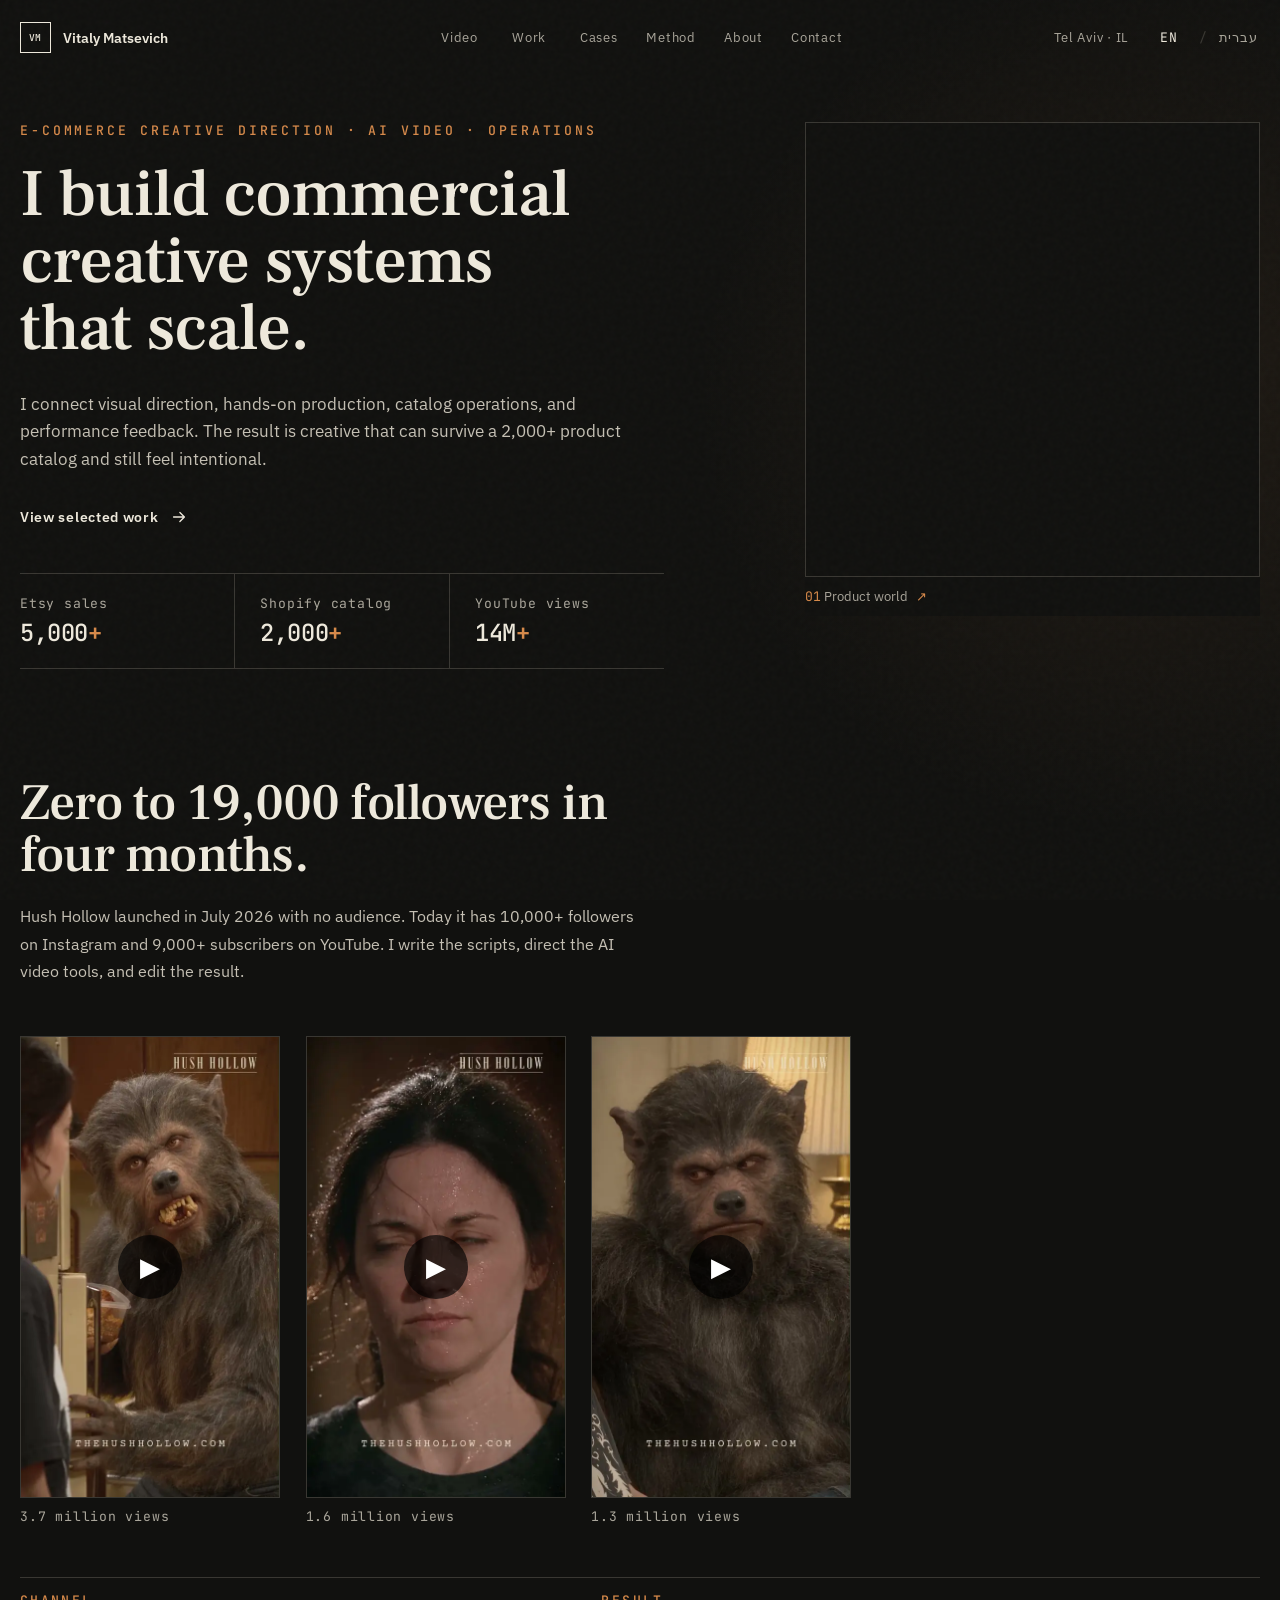
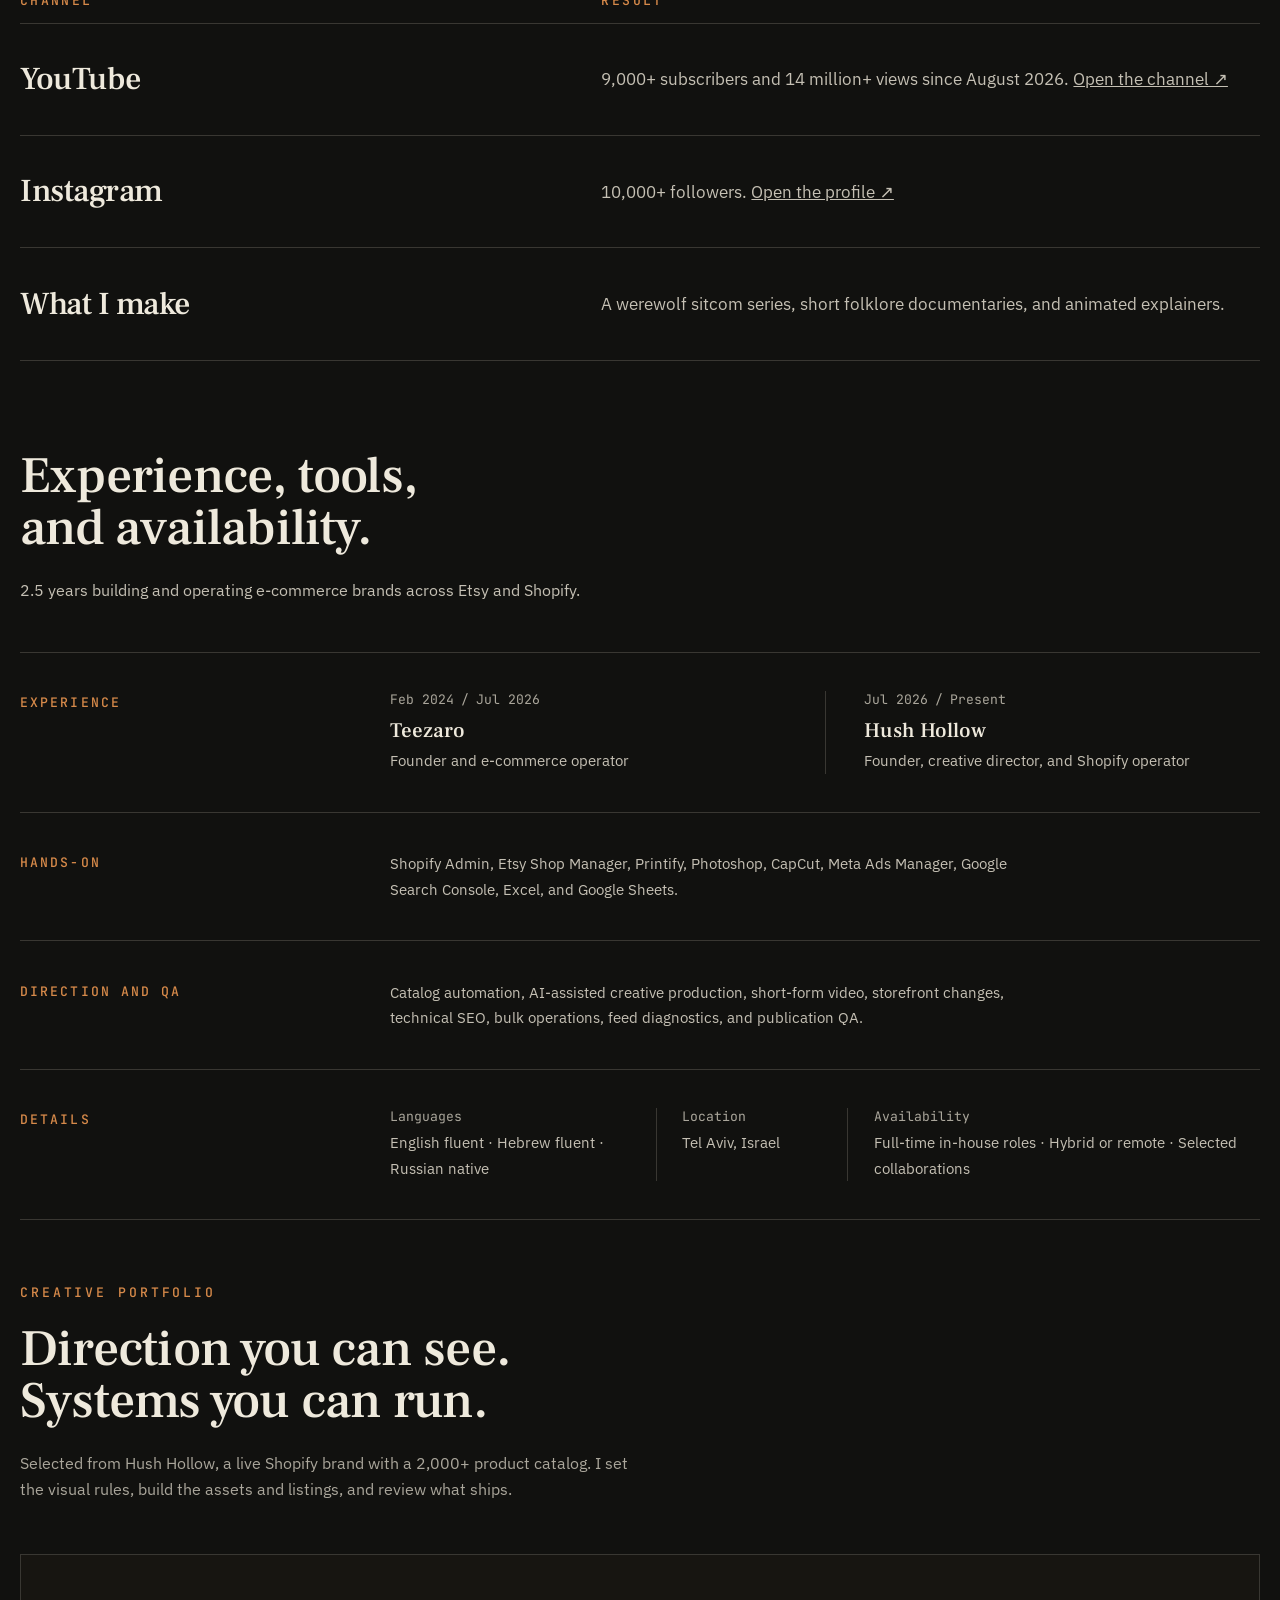
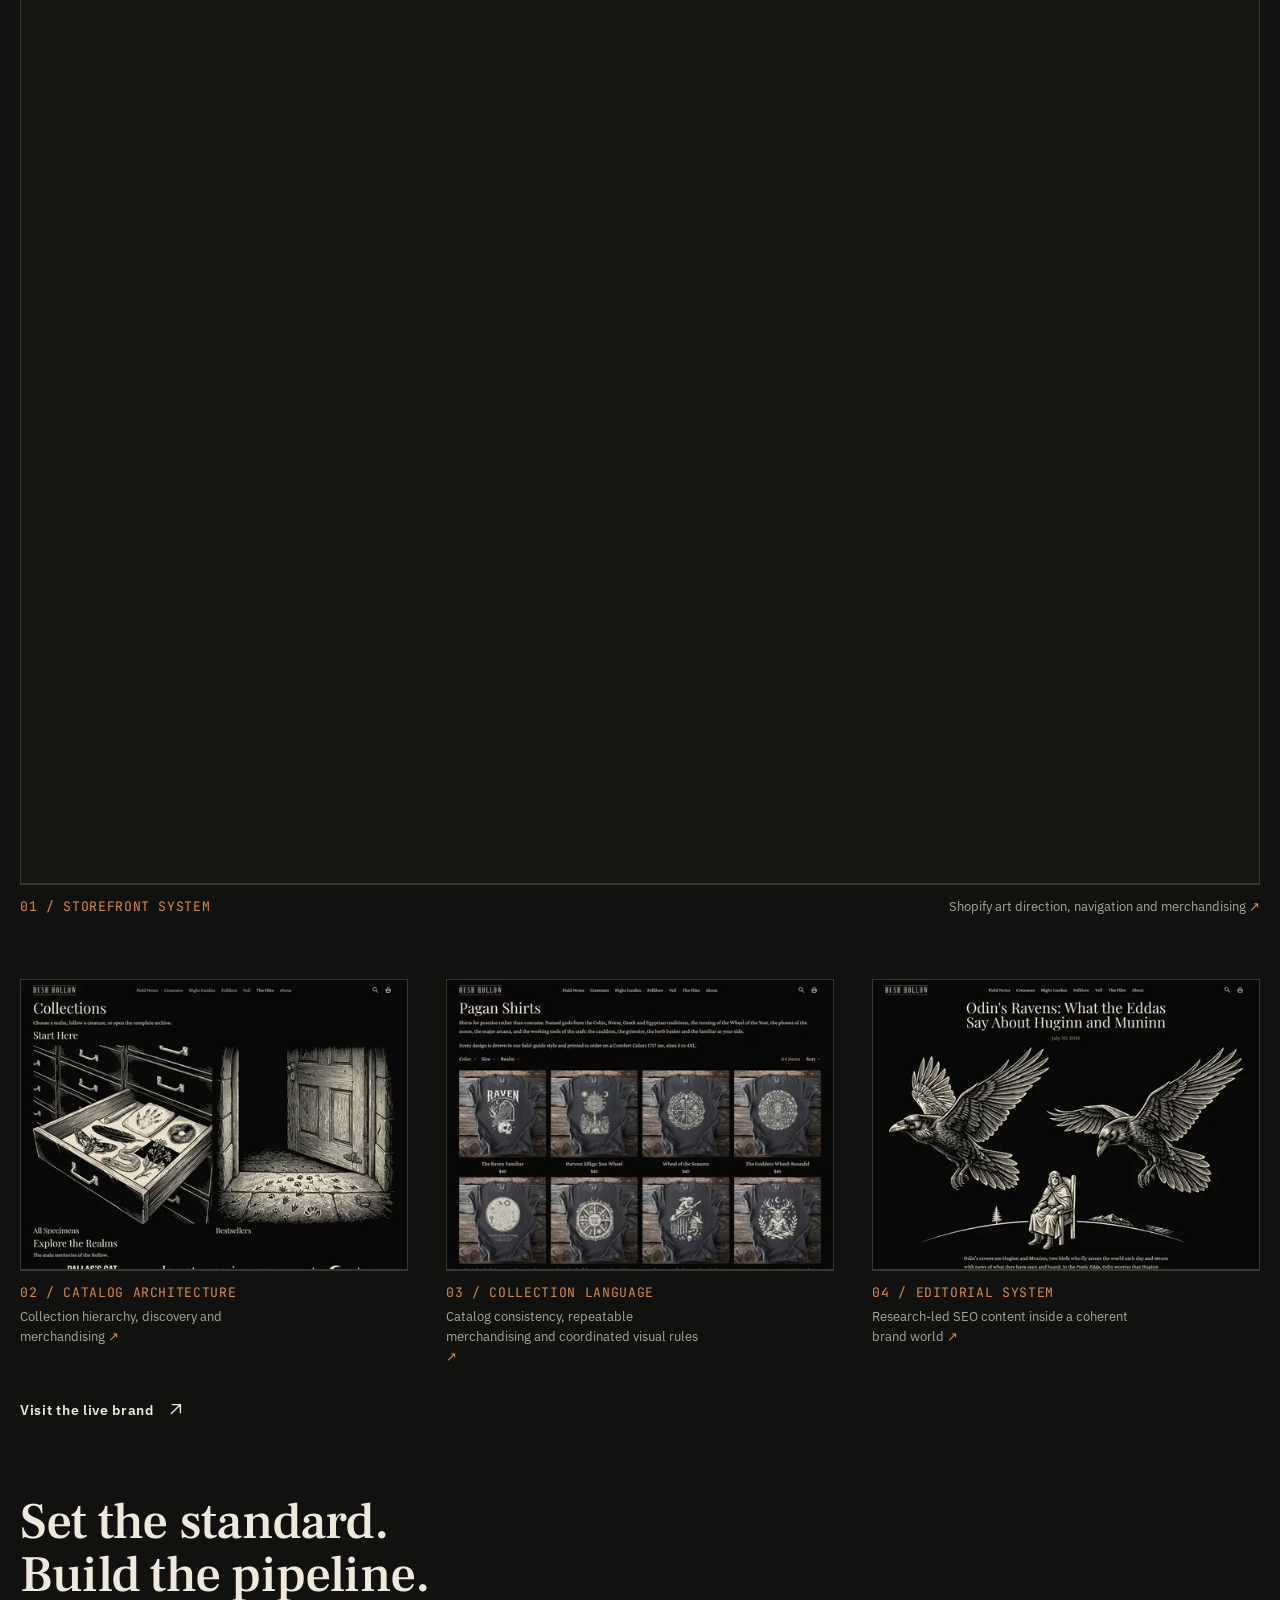
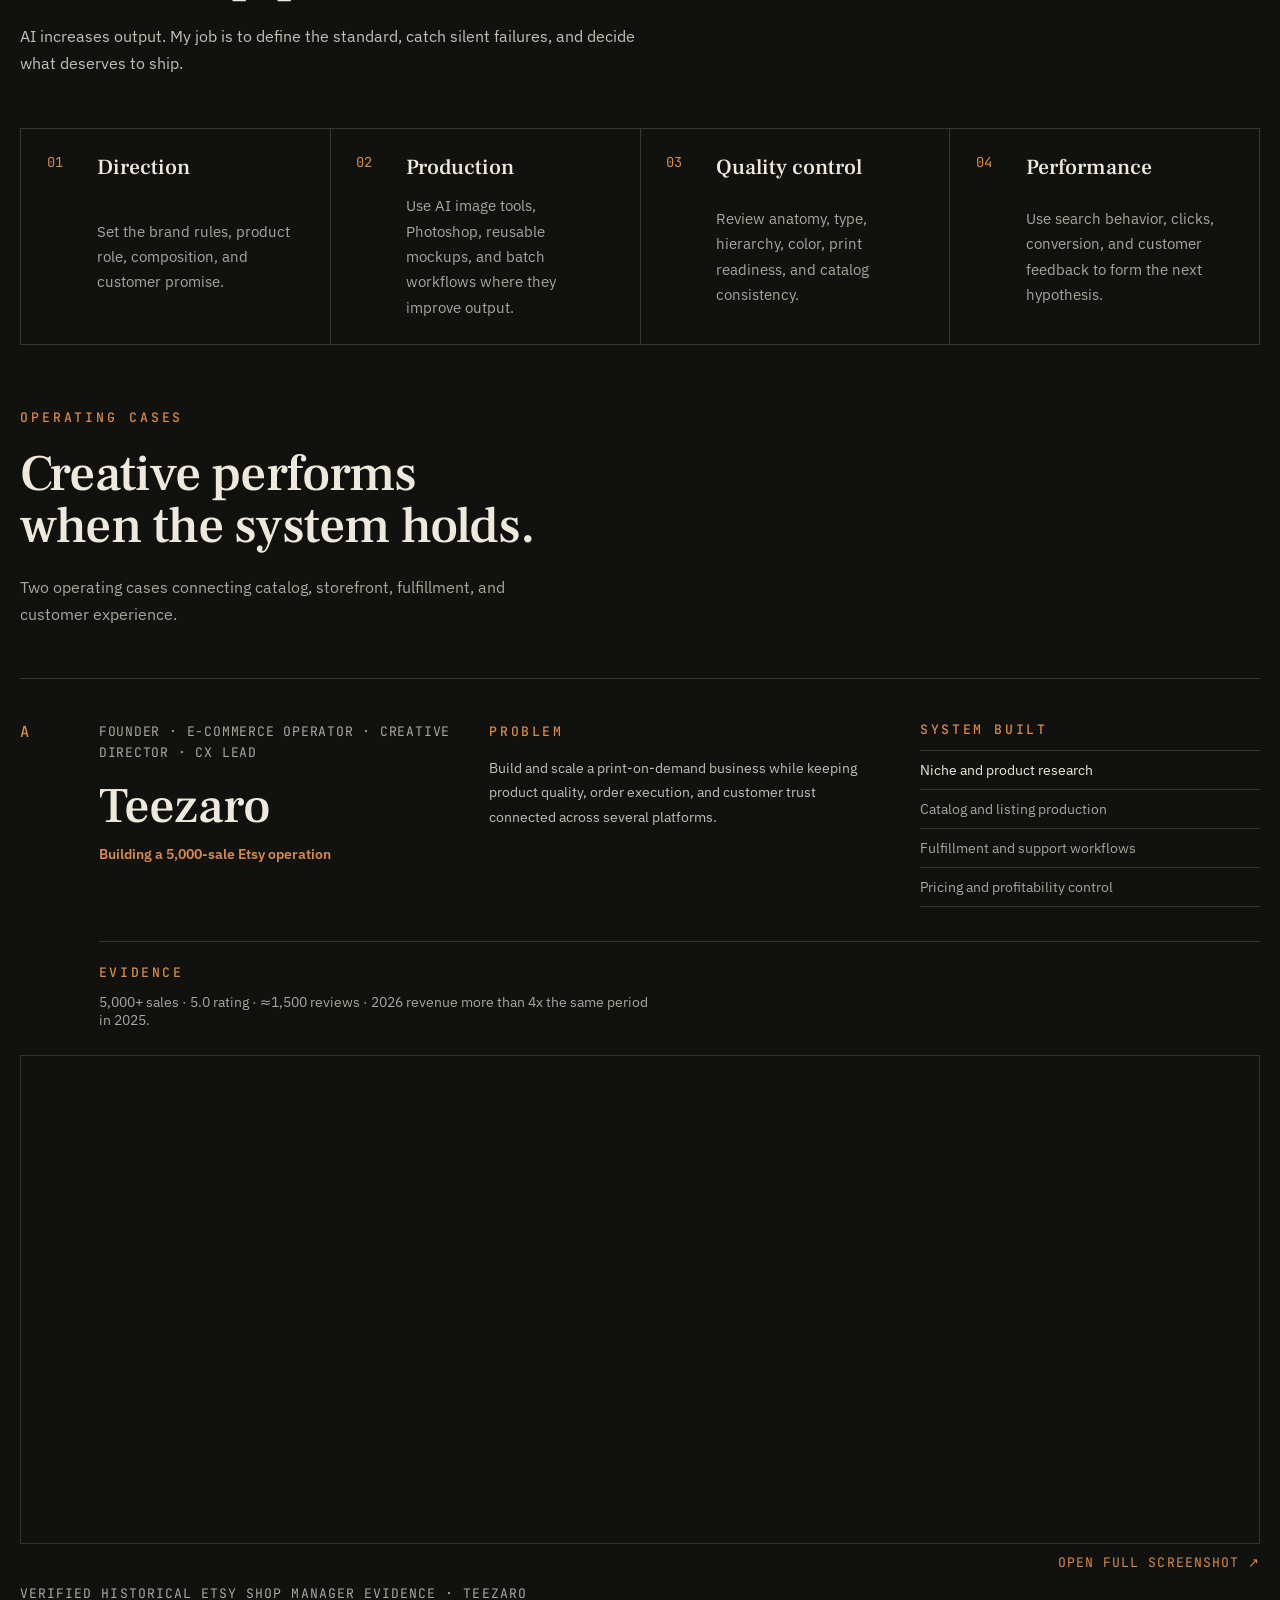
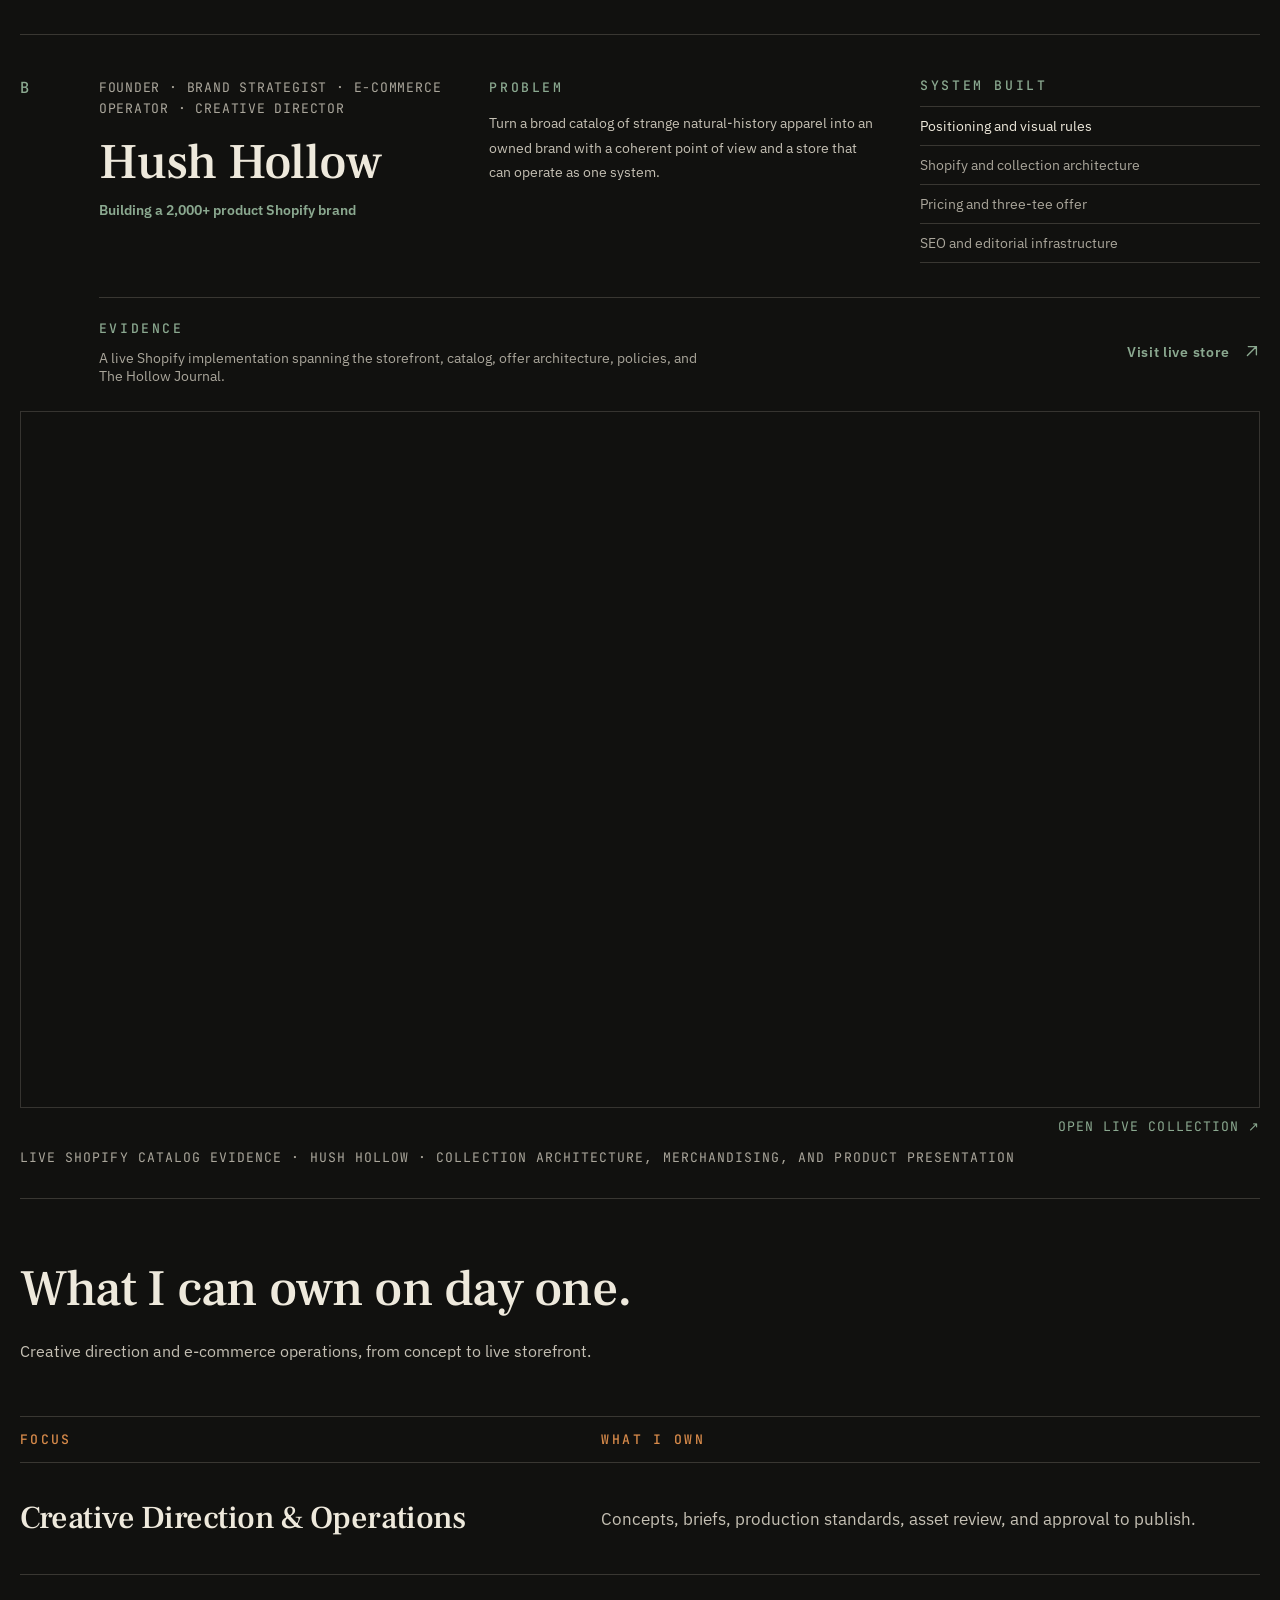
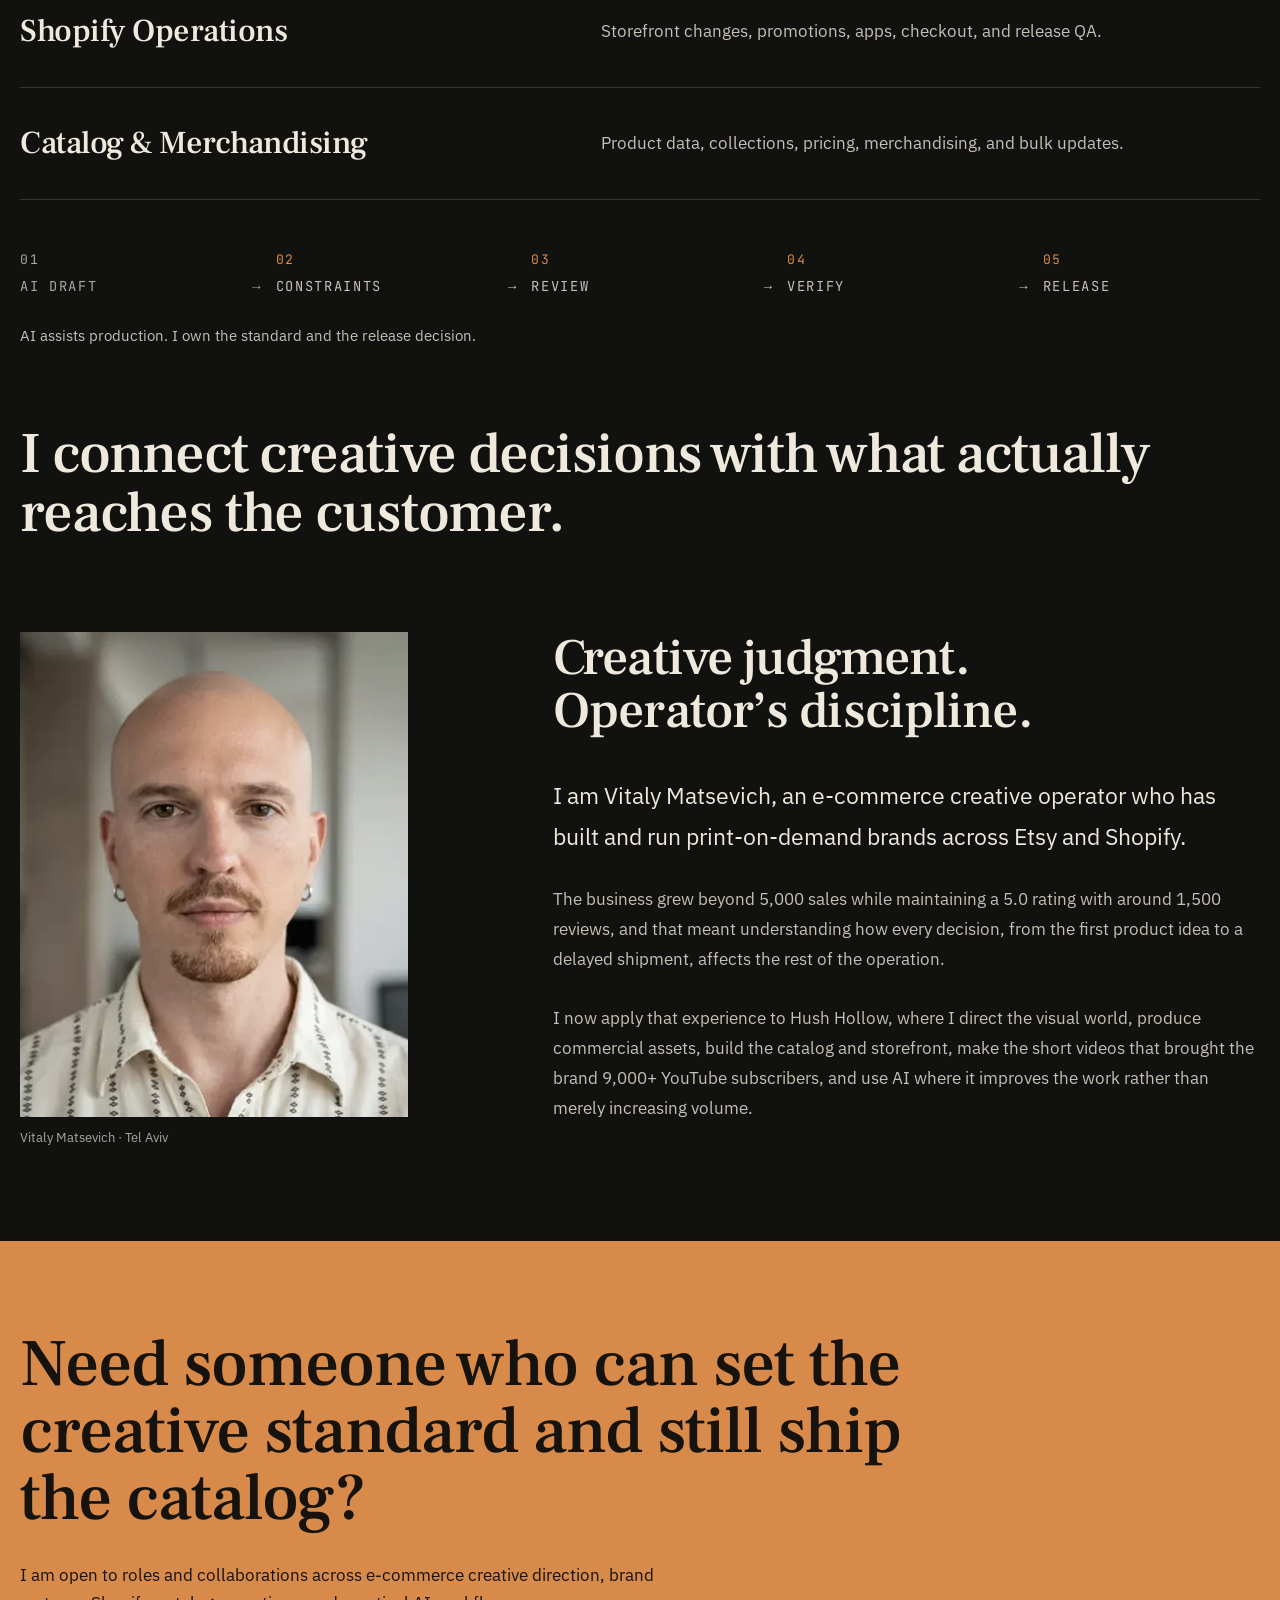
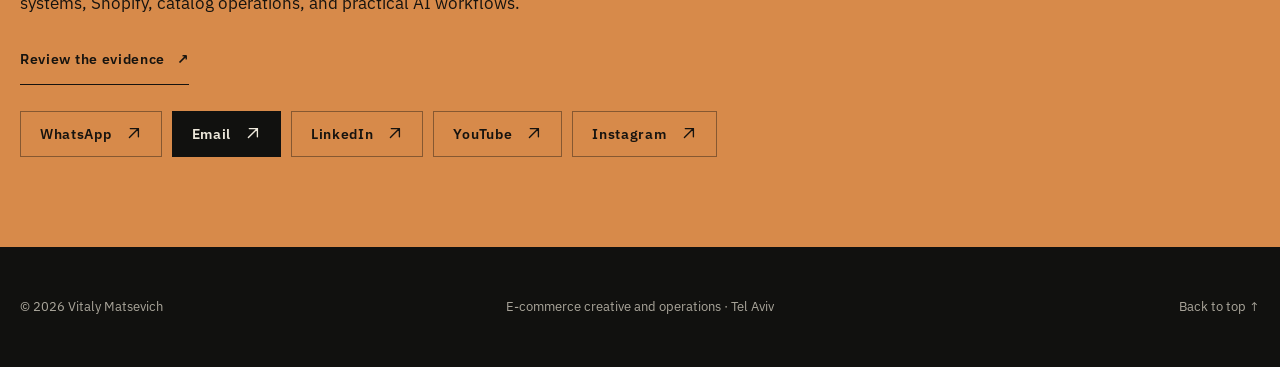
==== commit 915d9f3e: "Lead the video section with the combined Instagram and YouTube audience Co-Authored-By: Claude <nore" ====
--- a/index.html
+++ b/index.html
@@ -147,8 +147,8 @@
 
       <section class="role-fit" id="audience" aria-labelledby="audience-title">
         <div class="role-fit-heading">
-          <h2 id="audience-title">Zero to 9,000 subscribers in three months.</h2>
-          <p>The Hush Hollow YouTube channel opened in August 2026. I write the scripts, direct the AI video tools, and edit the result.</p>
+          <h2 id="audience-title">Zero to 19,000 followers in four months.</h2>
+          <p>Hush Hollow launched in July 2026 with no audience. Today it has 10,000+ followers on Instagram and 9,000+ subscribers on YouTube. I write the scripts, direct the AI video tools, and edit the result.</p>
         </div>
         <div class="video-row" role="group" aria-label="Most viewed videos">
           <figure>
